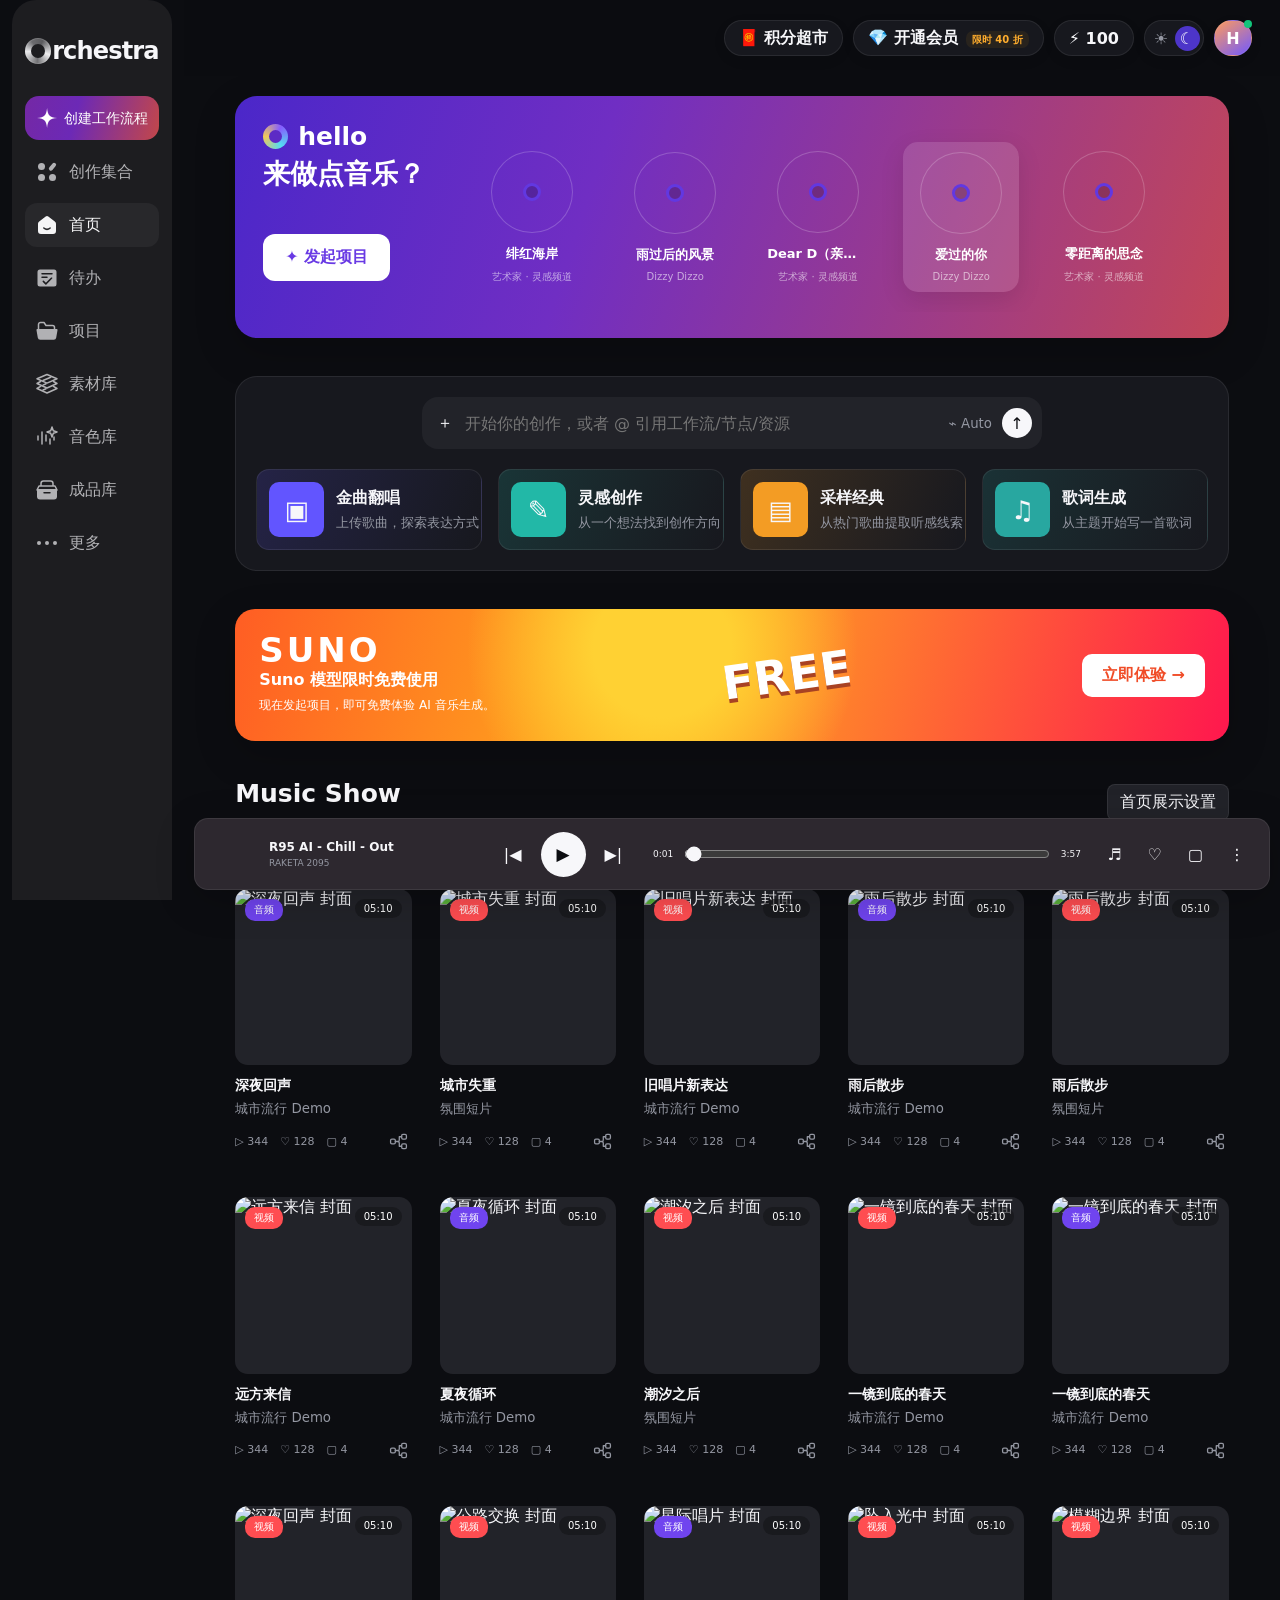
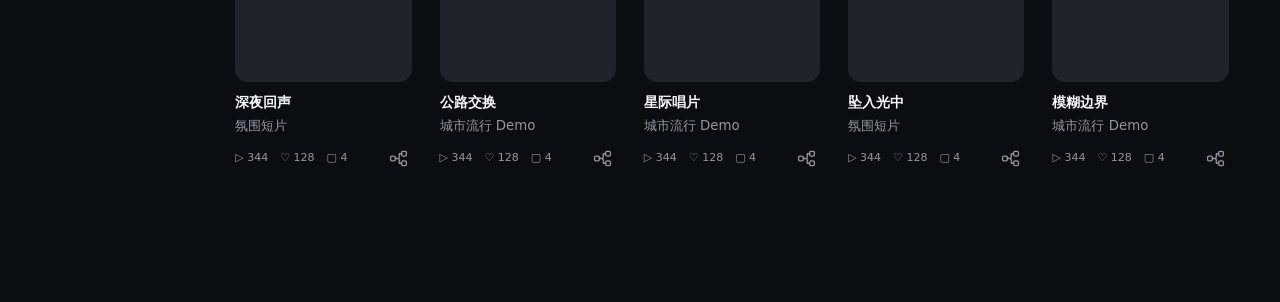
==== index.html @ d258584e "1.4 成品音色库菜单修改" ====
<!doctype html>
<html lang="zh-CN" data-theme="dark">
<head>
  <meta charset="UTF-8" />
  <meta name="viewport" content="width=device-width, initial-scale=1" />
  <meta name="theme-color" content="#0c0d11" />
  <title>Orchestra — 音乐灵感社区</title>
  <link rel="icon" type="image/png" sizes="64x64" href="./assets/orchestra-logo.png?v=1" />
  <link rel="preconnect" href="https://images.unsplash.com" />
  <link rel="stylesheet" href="./styles.css?v=5" />
  <link rel="stylesheet" href="./sidebar-states.css?v=20261102-width-160" />
  <link rel="stylesheet" href="./projects.css?v=20261021-full-width" />
  <link rel="stylesheet" href="./business.css?v=13" />
  <link rel="stylesheet" href="./project-create.css?v=17" />
  <link rel="stylesheet" href="./project-detail.css?v=20261021-full-width" />
  <link rel="stylesheet" href="./task-center.css?v=20261106-return-source" />
  <link rel="stylesheet" href="./workflows.css?v=20261102-finished-cleanup" />
  <link rel="stylesheet" href="./playlist-import.css?v=1" />
  <link rel="stylesheet" href="./profile-center.css?v=20261026-account-security" />
  <link rel="stylesheet" href="./node-editor.css?v=20261106-timbre-picker" />
  <link rel="stylesheet" href="./production-model.css?v=20261021-full-width" />
  <link rel="stylesheet" href="./team-navigation.css?v=8" />
  <link rel="stylesheet" href="./team-invites.css?v=20261028-auth-design">
  <link rel="stylesheet" href="./account-dialogs.css?v=20261029-window-85">
  <link rel="stylesheet" href="./run-pagination.css?v=20261013">
  <link rel="stylesheet" href="./assignee-search.css?v=20261013">
  <link rel="stylesheet" href="./no-organization.css?v=20261027-compact-menu">
  <script>try{const teams=JSON.parse(localStorage.getItem('orchestra-login-organizations')||'null');if(Array.isArray(teams)&&teams.length===0){window.noOrganizationMode=true;document.documentElement.classList.add('no-organization')}}catch{}</script>
  <link rel="stylesheet" href="./task-participation.css?v=20261028-progress-style">
  <link rel="stylesheet" href="./reference-song-task.css?v=20261109-timbre-library-entry">
  <link rel="stylesheet" href="./task-audio-picker.css?v=20261022-personal-team">
  <link rel="stylesheet" href="./material-library.css?v=20261110-timbre-primary-nav">
  <link rel="stylesheet" href="./timbre-creation.css?v=20261110-timbre-tab-song-retry">
  <link rel="stylesheet" href="./finished-library.css?v=20261105-empty-folder-sort-toggle">
  <link rel="stylesheet" href="./task-material-reference.css?v=20261022-result-help">
  <link rel="stylesheet" href="./work-output-task.css?v=20261106-assembly-confirm-width">
  <link rel="stylesheet" href="./task-list.css?v=20261105-empty-folder-sort-toggle">
  <link rel="stylesheet" href="./task-scroll.css?v=20261102-assembly-layout">
  <link rel="stylesheet" href="./reference-lyrics-task.css?v=20261103-ai-lyrics-return">
  <link rel="stylesheet" href="./music-show.css?v=20261030-workflow-icon">
  <link rel="stylesheet" href="./canvas-preview.css?v=20261102-canvas-ui">
  <link rel="stylesheet" href="./task-output-run.css?v=20261103-output-run-dock">
<link rel="stylesheet" href="./library-forms.css?v=finished-folder-style">
</head>
<body>
  <aside class="sidebar" id="sidebar">
    <button class="brand" id="sidebarToggle" aria-label="收起菜单" aria-expanded="true" aria-controls="primaryNav"><span class="brand-mark" aria-hidden="true"></span><b>rchestra</b></button>
    <button class="sidebar-create" id="sidebarCreate" type="button" aria-label="创建工作流程" title="创建工作流程"><svg viewBox="0 0 32 32" aria-hidden="true" focusable="false"><path d="M16 1.5C15 12.3 12.3 15 1.5 16c10.8 1 13.5 3.7 14.5 14.5C17 19.7 19.7 17 30.5 16 19.7 15 17 12.3 16 1.5Z" fill="currentColor"/></svg><span class="sidebar-create-label-full">创建工作流程</span><span class="sidebar-create-label-short">创建</span></button>
    <nav id="primaryNav" aria-label="主导航"></nav>
  </aside>

  <header class="topbar">
    <button class="mobile-menu" id="mobileMenu" aria-label="打开导航">☰</button>
    <div class="top-actions">
      <button class="pill" data-toast="积分超市即将开放">🧧 <span>积分超市</span></button>
      <button class="pill premium" data-toast="已为你保留早鸟优惠">💎 <span>开通会员</span><em>限时 40 折</em></button>
      <button class="pill">⚡ <span>100</span></button>
      <button class="theme-toggle" id="themeToggle" aria-label="切换主题"><span class="sun">☀</span><span class="moon">☾</span></button>
      <div class="avatar-menu-wrap">
        <button class="avatar" id="avatarButton" type="button" aria-label="打开个人中心菜单" aria-haspopup="dialog" aria-expanded="false" aria-controls="avatarMenu">H<i></i></button>
        <div class="account-switcher" id="accountSwitcher" role="dialog" aria-labelledby="accountSwitcherTitle" hidden>
          <header class="account-switcher-heading"><b id="accountSwitcherTitle">切换团队</b><button id="closeAccountSwitcher" type="button" aria-label="关闭团队切换">×</button></header>
          <section class="workspace-group" aria-labelledby="teamWorkspaceLabel">
            <div class="workspace-group-title"><span id="teamWorkspaceLabel">所属 / 管理的团队</span><small>3 个团队</small></div>
            <button class="workspace-option active" type="button" aria-pressed="true" data-workspace-id="orchestra-studio" data-workspace-context="Orchestra Studio · 团队最高管理员" data-workspace-plan="创作者团队版" data-workspace-status="团队最高管理员" data-workspace-credits="2,480 创作积分" data-workspace-songs="186 次" data-team-intro="AI 音乐产品与创作实验团队" data-team-members="8" data-team-projects="6">
              <i class="workspace-avatar violet" aria-hidden="true">O</i><span><b>Orchestra Studio</b><small><mark>团队最高管理员</mark> AI 音乐创作团队</small></span><em class="workspace-check" aria-hidden="true">✓</em>
            </button>
            <button class="workspace-option" type="button" aria-pressed="false" data-workspace-id="sound-lab" data-workspace-context="Sound Lab · 团队管理员" data-workspace-plan="创作者团队版" data-workspace-status="团队管理员" data-workspace-credits="860 创作积分" data-workspace-songs="120 次" data-team-intro="声音采样、生成式音乐与跨媒体协作" data-team-members="12" data-team-projects="4">
              <i class="workspace-avatar cyan" aria-hidden="true">S</i><span><b>Sound Lab</b><small><mark>团队管理员</mark> 声音实验与协作</small></span><em class="workspace-check" aria-hidden="true">✓</em>
            </button>
            <button class="workspace-option" type="button" aria-pressed="false" data-workspace-id="indie-makers" data-workspace-context="Indie Makers · 生产者" data-workspace-plan="团队协作版" data-workspace-status="生产者" data-workspace-credits="300 创作积分" data-workspace-songs="34 次" data-team-intro="独立音乐项目制作与交付协作团队" data-team-members="16" data-team-projects="3">
              <i class="workspace-avatar orange" aria-hidden="true">I</i><span><b>Indie Makers</b><small><mark>生产者</mark> 独立音乐协作团队</small></span><em class="workspace-check" aria-hidden="true">✓</em>
            </button>
          </section>
          <button class="create-team-switcher" id="createTeamFromSwitcher" type="button">＋ <span>新建团队</span></button>
        </div>
        <div class="avatar-menu" id="avatarMenu" role="dialog" aria-label="个人中心快捷菜单" hidden>
          <div class="avatar-account-card">
            <span class="avatar-account-photo">H<i></i></span>
            <div><b>Huimin Zhang</b><small id="avatarAccountContext">Orchestra Studio · 团队最高管理员</small><em>ID 20260902</em></div>
            <button class="current-account" id="accountSwitchButton" type="button" aria-haspopup="dialog" aria-expanded="false" aria-controls="accountSwitcher"><span aria-hidden="true">⇄</span> 切换</button>
          </div>
          <div class="avatar-plan-row"><span id="avatarPlanName">创作者团队版</span><b id="avatarWorkspaceStatus">团队最高管理员</b></div>
          <div class="avatar-quota-card"><div><small>当前可用额度</small><b id="avatarWorkspaceCredits">2,480 创作积分</b></div><div><small>歌曲生成</small><b id="avatarWorkspaceSongs">186 次</b></div></div>
          <div class="avatar-menu-list">
            <button class="avatar-menu-item active" id="profileDetailsTab" type="button" aria-controls="profileDetailsPanel" data-profile-tab="details"><svg viewBox="0 0 24 24" width="18" height="18" fill="none" stroke="currentColor" stroke-width="1.7" stroke-linecap="round" stroke-linejoin="round" aria-hidden="true"><circle cx="12" cy="8" r="3.5"/><path d="M4 21v-2a8 8 0 0 1 16 0v2"/></svg><span><b>个人资料</b><small>头像与公开信息</small></span></button>
            <button class="avatar-menu-item" id="profileSecurityTab" type="button" aria-controls="profileSecurityPanel" data-profile-tab="security"><svg viewBox="0 0 24 24" width="18" height="18" fill="none" stroke="currentColor" stroke-width="1.7" stroke-linecap="round" stroke-linejoin="round" aria-hidden="true"><path d="M12 3 4 6v6c0 5 8 9 8 9s8-4 8-9V6z"/><path d="m9 12 2 2 4-4"/></svg><span><b>账号安全</b><small>登录与安全验证</small></span></button>
            <button class="avatar-menu-item" id="profileTeamsTab" type="button" aria-controls="profileTeamsPanel" data-profile-tab="teams"><svg viewBox="0 0 24 24" width="18" height="18" fill="none" stroke="currentColor" stroke-width="1.7" stroke-linecap="round" stroke-linejoin="round" aria-hidden="true"><circle cx="9" cy="8" r="3"/><path d="M3 21v-3a6 6 0 0 1 12 0v3M16 5a3 3 0 0 1 0 6M18 14a5 5 0 0 1 3 4.6V21"/></svg><span><b>团队设置</b><small>成员、积分与权限</small></span></button>
            <button class="avatar-menu-item" id="profileQuotaTab" type="button" aria-controls="profileQuotaPanel" data-profile-tab="quota"><svg viewBox="0 0 24 24" width="18" height="18" fill="none" stroke="currentColor" stroke-width="1.7" stroke-linecap="round" stroke-linejoin="round" aria-hidden="true"><rect x="3" y="5" width="18" height="15" rx="2"/><path d="M3 10h18M15 15h3"/></svg><span><b>资源与额度</b><small>资源使用与配额</small></span></button>
            <button class="avatar-menu-item avatar-logout" id="logoutButton" type="button"><svg viewBox="0 0 24 24" width="18" height="18" fill="none" stroke="currentColor" stroke-width="1.7" stroke-linecap="round" stroke-linejoin="round" aria-hidden="true"><path d="M10 4H5v16h5M14 8l4 4-4 4M9 12h9"/></svg><span>退出登录</span></button>
          </div>
        </div>
      </div>
    </div>
  </header>

  <main>
    <div class="page-view home-page active" id="homePage">
    <section class="hero">
      <div class="hero-intro"><div class="hello"><span class="brand-mark"></span>hello</div><h1>来做点音乐？</h1><button class="start-btn" id="startProject">✦ 发起项目</button></div>
      <div class="records" id="records" role="region" aria-roledescription="carousel" aria-label="灵感唱片轮播" tabindex="0"></div>
    </section>

    <section class="create-panel">
      <div class="prompt"><span>＋</span><input aria-label="创作提示" placeholder="开始你的创作，或者 @ 引用工作流/节点/资源" /><small>⌁ Auto</small><button data-toast="灵感已发送">↑</button></div>
      <div class="create-tools" id="createTools"></div>
    </section>

    <section class="banner"><div><div class="suno">SUNO</div><b>Suno 模型限时免费使用</b><p>现在发起项目，即可免费体验 AI 音乐生成。</p></div><div class="free">FREE</div><button data-toast="正在为你开启体验">立即体验 →</button></section>

    <section class="showcase">
      <div class="home-template-heading"><h2>Music Show</h2><button class="library-tool" id="homeTemplateSettings">首页展示设置</button></div>
      <div class="filters" id="filters"></div>
      <div class="music-grid" id="musicGrid"></div>
    </section>
    </div>

    <section class="page-view task-page" id="taskPage" aria-label="待办任务">
      <div class="task-workspace">
        <section class="task-list-shell" aria-labelledby="taskListTitle">
          <nav class="task-tabs" aria-label="任务状态筛选">
            <div role="tablist">
              <button class="active" type="button" role="tab" aria-selected="true" aria-controls="taskListScroll" tabindex="0" data-task-status="active">进行中 <span id="taskActiveTabCount">0</span></button>
              <button type="button" role="tab" aria-selected="false" aria-controls="taskListScroll" tabindex="-1" data-task-status="finished">已完成 <span id="taskFinishedTabCount">0</span></button>
              <button type="button" role="tab" aria-selected="false" aria-controls="taskListScroll" tabindex="-1" data-task-status="all">全部 <span id="taskAllTabCount">0</span></button>
            </div>
          </nav>
          <div class="task-list-toolbar">
            <div class="task-list-summary"><b id="taskListTitle">进行中任务</b><span id="taskResultCount" role="status">0 条</span></div>
            <div class="task-list-filters">
              <label class="task-search"><svg viewBox="0 0 24 24" fill="none" stroke="currentColor" stroke-width="1.7" stroke-linecap="round" aria-hidden="true"><circle cx="10.5" cy="10.5" r="7.5"/><path d="m16 16 5 5"/></svg><input id="taskSearch" type="search" placeholder="搜索作品、项目或节点" aria-label="搜索任务" aria-controls="taskList" /></label>
              <div class="task-sort-control"><select id="taskSort" aria-label="排序时间字段" aria-controls="taskList"><option value="created">创建时间</option></select><button id="taskSortDirection" class="task-sort-direction" type="button" data-direction="Asc" aria-label="当前正序（早到晚），点击切换为倒序" aria-controls="taskList">正序</button></div>
            </div>
          </div>
          <div class="task-list-scroll" id="taskListScroll" role="region" aria-label="任务列表">
            <div class="task-list" id="taskList" aria-label="生产任务列表"></div>
            <div class="task-empty" id="taskEmpty" hidden><span aria-hidden="true">✓</span><h3>当前没有匹配任务</h3><p>可修改搜索关键词或切换任务状态查看。</p></div>
          </div>
        </section>

        <aside class="task-detail-shell" id="taskDetailPanel" aria-live="polite">
          <div class="task-detail-empty"><span aria-hidden="true">▤</span><h2>选择一条任务</h2><p>右侧将根据工作流节点类型展示对应的任务处理页面。</p></div>
        </aside>
      </div>
    </section>

    <section class="page-view projects-page" id="projectsPage" aria-labelledby="projectsTitle">
      <header class="projects-heading">
        <div class="project-heading-title">
          <span class="eyebrow">TEAM WORKSPACE</span>
          <h1 id="projectsTitle"><span id="projectTeamName">Orchestra Studio</span></h1>
          <p>团队项目管理</p>
        </div>
        <div class="project-heading-aside">
          <div class="project-team-brief">
            <span>团队简介</span>
            <p id="projectTeamIntro">AI 音乐产品与创作实验团队</p>
            <small id="projectTeamMeta">8 位成员 · 6 个项目</small>
          </div>
          <button class="project-customer-button" id="projectCustomerManagement" type="button"><span aria-hidden="true">♙</span> 客户管理</button>
          <button class="new-project" id="newProject">＋ 新建项目</button>
        </div>
      </header>

      <nav class="project-tabs-shell" aria-label="项目范围筛选">
        <div class="project-tabs" role="tablist">
          <button class="project-tab active" type="button" role="tab" aria-selected="true" data-project-filter="all">全部项目</button>
          <button class="project-tab" type="button" role="tab" aria-selected="false" data-project-filter="owned">我负责的</button>
          <button class="project-tab" type="button" role="tab" aria-selected="false" data-project-filter="joined">我参与的</button>
        </div>
      </nav>

      <div class="project-browser">
        <div class="project-toolbar">
          <div class="project-list-heading"><b id="projectFilterTitle">全部项目</b><span id="projectResultCount">6 个项目</span></div>
          <div class="project-actions">
            <label class="project-search"><span>⌕</span><input id="projectSearch" placeholder="搜索项目" aria-label="搜索项目" /></label>
            <select id="projectSort" aria-label="项目排序"><option value="recent">最近更新</option><option value="name">项目名称</option><option value="progress">完成进度</option></select>
          </div>
        </div>
        <div class="project-grid" id="projectGrid"></div>
        <div class="project-empty" id="projectEmpty"><span>⌕</span><h3>没有找到匹配项目</h3><p>换一个关键词试试吧</p></div>
      </div>
    </section>

    <section class="page-view project-detail-page" id="projectDetailPage" aria-labelledby="projectDetailTitle">
      <header class="project-detail-header">
        <div class="project-detail-heading">
          <button class="project-detail-back" id="backProjectDetails" type="button" aria-label="返回项目列表">‹</button>
          <div class="project-detail-title"><span class="eyebrow">PROJECT DETAIL</span><h1 id="projectDetailTitle">项目详情</h1><p id="projectDetailDescription">查看项目生产计划、作品和成员产能。</p></div>
        </div>
        <div class="project-detail-context" aria-label="项目参考资料与备注"><div><strong>参考资料</strong><ul id="projectDetailReferences" class="project-detail-references"></ul></div><div><strong>项目备注</strong><div id="projectDetailNotes" class="project-detail-notes"></div></div></div>
      </header>

      <nav class="project-detail-tabs" aria-label="项目详情栏目">
        <div role="tablist">
          <button class="active" id="projectPlanTab" type="button" role="tab" aria-selected="true" aria-controls="projectPlanPanel" data-project-detail-tab="plan">生产计划</button>
          <button id="projectWorksTab" type="button" role="tab" aria-selected="false" aria-controls="projectWorksPanel" data-project-detail-tab="runs">生产运行</button>
          <button type="button" role="tab" data-project-detail-tab="consumption" aria-selected="false">运行统计</button>
          <button type="button" role="tab" data-project-detail-tab="efficiency" aria-selected="false">人效统计</button>
        </div>
      </nav>

      <div class="project-detail-panels">
        <section class="project-detail-panel active" id="projectPlanPanel" role="tabpanel" aria-labelledby="projectPlanTab" data-project-detail-panel="plan">
          <div class="project-panel-actions"><button class="detail-primary-button" id="addProjectBatch" type="button">＋ 新增生产计划</button></div>
          <div class="project-plan-table-wrap" id="projectPlanTableWrap"><div class="project-plan-table" id="projectPlanList" role="table" aria-label="生产计划列表"></div></div>
          <div class="project-detail-empty" id="projectPlanEmpty" hidden><span>▤</span><h3>暂无生产计划</h3><p>点击“新增生产计划”建立第一条生产计划。</p></div>
        </section>

        <section class="project-detail-panel" id="projectWorksPanel" role="tabpanel" aria-labelledby="projectWorksTab" data-project-detail-panel="runs" hidden>
          <div class="project-works-toolbar">
            <label class="project-works-filter"><span>生产计划快捷筛选</span><select id="projectWorksPlanFilter" aria-label="生产计划快捷筛选"><option value="all">全部生产计划</option></select></label>
            <div class="project-works-toolbar-meta">
              <label class="project-works-mobile-select"><input id="projectWorksSelectAllMobile" type="checkbox" /><span>全选当前作品</span></label>
              <span class="project-works-count" id="projectWorksResultCount">0 个作品</span>
            </div>
          </div>
          <div class="project-works-bulkbar" id="projectWorksBulkbar" role="status" aria-live="polite" hidden>
            <div><strong id="projectWorksSelectedCount">已选择 0 个作品</strong><small>可按工作流节点统一分配负责人</small></div>
            <div><button class="project-works-clear" id="clearProjectWorksSelection" type="button">取消选择</button><button class="project-works-assign" id="assignProjectWorks" type="button">按节点分配人员</button></div>
          </div>
          <div class="project-works-table-wrap" id="projectWorksTableWrap"><div class="project-works-table" id="projectWorksGrid" role="table" aria-label="作品列表"></div></div>
          <div class="project-detail-empty" id="projectWorksEmpty" hidden><span>♫</span><h3 id="projectWorksEmptyTitle">暂无作品</h3><p id="projectWorksEmptyDescription">生产开始后，作品会在这里持续沉淀。</p></div>
        </section>

        <section class="project-detail-panel" id="consumptionPanel" data-project-detail-panel="consumption" hidden></section>
        <section class="project-detail-panel" id="projectEfficiencyPanel" aria-label="人效管理" data-project-detail-panel="efficiency" hidden>
          <div class="project-efficiency-list" id="projectEfficiencyList"></div>
        </section>
      </div>
    </section>

    <section class="page-view business-page" id="businessPage" aria-label="客户管理">
      <button class="business-back-button" id="businessBackButton" type="button" aria-label="返回项目页面" title="返回"><svg width="20" height="20" viewBox="0 0 24 24" fill="none" aria-hidden="true"><path d="m14 6-6 6 6 6" stroke="currentColor" stroke-width="2" stroke-linecap="round" stroke-linejoin="round"/></svg></button>
      <section class="business-shell" aria-label="客户信息记录">
        <div class="business-toolbar">
          <div class="business-list-title"><b id="businessListTitle">客户信息</b><span id="businessResultCount">5 条记录</span></div>
          <div class="business-tools">
            <label class="business-search"><span>⌕</span><input id="businessSearch" type="search" maxlength="50" placeholder="搜索客户名称" aria-label="按客户名称搜索" /></label>
            <select id="businessStatus" aria-label="业务状态筛选"><option value="all">全部推进状态</option><option>商务推进</option><option>合同签署</option><option>确定意向</option><option>持续合作</option><option>初步接触</option><option>制作进行</option><option>内部决策</option><option>前置合作待后置推进</option><option>长期合作中</option></select>
            <select id="businessAvailability" aria-label="客户状态筛选"><option value="all">全部</option><option value="enabled">启用</option><option value="disabled">禁用</option></select>
            <button class="business-add-button" id="businessAddButton" type="button">＋ 新增客户</button>
          </div>
        </div>
        <div class="business-table-wrap"><div class="business-table" id="businessTable" role="table"></div></div>
        <div class="business-pagination" id="businessPagination" aria-label="客户列表分页"><span id="businessPageSummary"></span><label>每页 <select id="businessPageSize" aria-label="每页数量"><option value="30">30 条</option><option value="50">50 条</option><option value="100">100 条</option></select></label><div><button id="businessPrevPage" type="button" aria-label="上一页">‹</button><span class="business-page-indicator" id="businessPageIndicator">1 / 1</span><button id="businessNextPage" type="button" aria-label="下一页">›</button></div></div>
        <div class="business-empty" id="businessEmpty" hidden><span>⌕</span><h3>没有找到匹配记录</h3><p>请调整搜索关键词或状态条件</p></div>
      </section>
    </section>

    <section class="page-view project-create-page" id="projectCreatePage" aria-labelledby="projectCreateTitle">
      <header class="project-create-header">
        <div class="project-create-heading">
          <button class="project-create-back" id="backProjectList" type="button" aria-label="返回项目管理">‹</button>
          <div><span class="eyebrow">PROJECT SETUP</span><h1 id="projectCreateTitle">新增项目</h1><p>填写项目与生产计划信息、选择已发布工作流并补充协作备注。</p></div>
        </div>
        <span class="project-create-status"><i></i> 新项目</span>
      </header>

      <form class="project-create-form" id="projectCreateForm" novalidate>
        <section class="project-form-card project-info-card" aria-labelledby="projectInfoTitle">
          <header class="project-form-card-heading"><div><small>01</small><div><h2 id="projectInfoTitle">项目信息</h2><p>填写客户、项目与业务协作信息。</p></div></div><span><i></i> 必填信息</span></header>
          <div class="project-form-grid">
            <label class="project-field project-field-wide"><span>客户名称 <em>*</em></span><div class="order-select-row"><select id="projectCustomer" name="customer" required><option value="">请选择客户</option><option value="aurora-media">极光传媒</option><option value="north-island-studio">北岛工作室</option><option value="city-culture">城市文化中心</option></select><button class="add-order-button" id="addProjectCustomerButton" type="button">＋ 新增客户</button></div></label>
            <label class="project-field"><span>项目名称 <em>*</em></span><input id="projectName" name="projectName" type="text" maxlength="50" autocomplete="off" placeholder="请输入项目名称" required /></label>
            <label class="project-field"><span>负责人 <em>*</em></span><select id="projectOwner" name="owner" required><option value="">请选择负责人</option><option value="zhang-san">张三</option><option value="lin-chen">Lin Chen</option><option value="ming-xu">Ming Xu</option></select></label>
            <div class="project-field project-field-wide"><span>参考资料</span><label class="project-order-upload" id="projectOrderReferenceDrop" for="projectOrderReference" tabindex="0"><input id="projectOrderReference" type="file" multiple accept=".pdf,.doc,.docx,.txt,.md,.mp3,.wav,audio/mpeg,audio/wav" hidden /><i aria-hidden="true">↥</i><b>选择文件</b><small>最多上传 6 个，最大 60M；支持文档、音频等资料，音频可为 mp3、wav</small><span class="order-file-list" id="projectOrderFileList" aria-live="polite"></span></label></div>
            <div class="project-rich-field project-rich-wide"><label for="projectOrderNotes">项目备注</label><div class="rich-editor"><div class="rich-toolbar" aria-label="项目备注格式"><button type="button" data-rich-command="bold" aria-label="加粗"><b>B</b></button><button type="button" data-rich-command="italic" aria-label="斜体"><i>I</i></button><button type="button" data-rich-command="insertUnorderedList" aria-label="无序列表">☷</button><button type="button" data-rich-command="clear" aria-label="清空格式">Tx</button></div><div class="rich-input compact" id="projectOrderNotes" role="textbox" aria-label="项目备注" aria-multiline="true" contenteditable="true" data-placeholder="填写项目背景、协作说明或其他备注…"></div></div></div>
          </div>
        </section>

        <section class="project-form-card" id="projectInitialPlanFields" aria-labelledby="projectBasicTitle">
          <header class="project-form-card-heading"><div><small>02</small><div><h2 id="projectBasicTitle">生产计划信息</h2><p>可添加最多 5 组生产计划，分别配置计划运行次数、工作流和交付日期。</p></div></div><span id="projectPlanGroupCount" aria-live="polite">1 / 5 组</span></header>
          <div id="projectPlanGroups">
          <div class="project-form-grid project-plan-group" data-project-plan-group role="group" aria-label="生产计划 1">
            <div class="project-plan-group-heading"><h3 data-plan-group-title>生产计划 1</h3><button type="button" data-remove-plan-group disabled>删除本组</button></div>
            <label class="project-field"><span>生产计划名称 <em>*</em><small id="batchNameCount" data-plan-name-count>0 / 50</small></span><input id="projectBatchName" name="productionName" type="text" maxlength="50" autocomplete="off" placeholder="输入生产计划名称" required /></label>
            <label class="project-field"><span>计划运行次数 <em>*</em></span><input id="projectQuantity" name="quantity" type="number" min="1" step="1" value="50" inputmode="numeric" required /></label>
            <label class="project-field"><span>工作流 <em>*</em><small>仅显示已发布</small></span><select id="projectWorkflow" name="workflow" required><option value="">请选择已发布工作流</option></select></label>
            <label class="project-field"><span>交付日期</span><input id="projectDeliveryDate" name="deliveryDate" type="date" /></label>
            <div class="project-rich-field project-rich-wide"><label for="projectProductionPlanNotes">生产计划备注</label><div class="rich-editor"><div class="rich-toolbar" aria-label="生产计划备注格式"><button type="button" data-rich-command="bold" aria-label="加粗"><b>B</b></button><button type="button" data-rich-command="italic" aria-label="斜体"><i>I</i></button><button type="button" data-rich-command="insertUnorderedList" aria-label="无序列表">☷</button><button type="button" data-rich-command="clear" aria-label="清空格式">Tx</button></div><div class="rich-input compact" id="projectProductionPlanNotes" role="textbox" aria-label="生产计划备注" aria-multiline="true" contenteditable="true" data-placeholder="填写生产目标、交付要求或协作说明…"></div></div></div>
          </div>
          </div>
          <button class="project-add-plan-button" id="addProjectPlanGroup" type="button">＋ 添加一组生产计划（最多 5 组）</button>
        </section>

        <footer class="project-create-actions"><button class="project-cancel-button" id="cancelProjectCreate" type="button">取消</button><button class="project-submit-button" type="submit">创建项目</button></footer>
      </form>
    </section>

    <section class="page-view assets-page library-page" id="assetsPage" aria-label="素材库">
      <div id="assetMaterialsPanel" class="asset-panel material-library-panel" role="region" aria-label="素材库内容">
        <div class="material-library-tabs" role="tablist" aria-label="素材库分类">
          <button id="personalMaterialTab" type="button" role="tab" data-material-library="personal" aria-selected="true" aria-controls="materialLibraryContent" tabindex="0">个人素材库</button>
          <button id="teamMaterialTab" type="button" role="tab" data-material-library="team" aria-selected="false" aria-controls="materialLibraryContent" tabindex="-1">团队素材库</button>
        </div>
        <div id="materialLibraryContent" role="tabpanel" aria-labelledby="personalMaterialTab">
          <div class="material-library-toolbar">
            <nav id="materialBreadcrumb" class="material-breadcrumb" aria-label="素材文件夹路径"></nav>
            <div class="material-library-actions">
              <div class="material-search" role="search" aria-label="素材名称搜索">
                <svg viewBox="0 0 24 24" fill="none" stroke="currentColor" stroke-width="1.7" aria-hidden="true"><circle cx="10.5" cy="10.5" r="6.5"/><path d="m16 16 4.5 4.5" stroke-linecap="round"/></svg>
                <input id="materialSearch" class="material-search-input" type="search" placeholder="搜索名称" aria-label="搜索素材名称" aria-controls="materialItems" autocomplete="off">
                <button id="clearMaterialSearch" class="material-search-clear" type="button" aria-label="清空素材搜索" title="清空搜索" hidden>×</button>
              </div>
              <span id="materialCount" class="material-count" aria-live="polite">共 0 个文件夹，0 个文件</span>
            </div>
          </div>
          <div id="materialItems" class="material-content-grid" role="list" aria-label="文件夹和素材"></div>
        </div>
      </div>
      <div id="assetReferencesPanel" class="asset-panel" aria-label="对标曲库" hidden></div>
    </section>
    <section class="page-view library-page" id="timbrePage" aria-label="音色库">
      <header class="library-page-heading"><h1>音色库</h1></header>
      <section id="timbreLibraryContent" class="timbre-library-content" aria-label="音色库内容">
        <nav id="timbreBreadcrumb" class="material-breadcrumb timbre-breadcrumb" aria-label="音色文件夹路径"></nav>
        <div class="timbre-filter-toolbar">
          <button type="button" class="timbre-library-create" data-create-library-timbre aria-haspopup="dialog" hidden>＋ 创建音色</button>
          <button type="button" id="timbreStatusFilter" class="timbre-status-trigger" popovertarget="timbreStatusOptions" aria-expanded="false" aria-controls="timbreStatusOptions timbreLibraryGrid"><span>状态</span><strong data-timbre-status-summary>全部状态</strong><span aria-hidden="true">▾</span></button>
          <div class="material-search" role="search" aria-label="音色名称搜索"><input id="timbreNameSearch" class="material-search-input" type="search" placeholder="搜索音色名称" aria-label="搜索音色名称，含子文件夹" aria-controls="timbreLibraryGrid" autocomplete="off"><button id="clearTimbreSearch" class="material-search-clear" type="button" aria-label="清空音色名称搜索" hidden>×</button></div>
          <span id="timbreLibraryCount" class="material-count" aria-live="polite"></span>
        </div>
        <div id="timbreStatusOptions" class="timbre-status-popover" popover role="group" aria-label="筛选状态，可多选">
          <div class="timbre-status-popover-heading"><strong>筛选状态</strong><button type="button" data-clear-timbre-status disabled>清空</button></div>
          <div data-timbre-status-options></div>
        </div>
        <div id="timbreLibraryGrid" class="timbre-library-grid" role="list" aria-label="音色列表"></div>
      </section>
    </section>
    <section class="page-view finished-page library-page" id="finishedPage" aria-label="成品库">
      <div id="finishedLibraryPanel" class="finished-library-panel" role="region" aria-label="成品列表">
        <div class="finished-library-toolbar">
          <div><button id="finishedFolderUp" class="library-tool" hidden>← 上一级</button> <span id="finishedFolderPath"></span></div><span id="finishedWorkCount" class="finished-library-count" aria-live="polite">0 个成品</span>
          <div class="finished-search" role="search" aria-label="成品名称搜索">
            <svg viewBox="0 0 24 24" fill="none" stroke="currentColor" stroke-width="1.7" aria-hidden="true"><circle cx="10.5" cy="10.5" r="6.5"/><path d="m16 16 4.5 4.5" stroke-linecap="round"/></svg>
            <input id="finishedWorkSearch" type="search" placeholder="搜索名称" aria-label="搜索成品名称" aria-controls="finishedWorkGrid" autocomplete="off">
            <button id="clearFinishedWorkSearch" type="button" aria-label="清空成品搜索" title="清空搜索" hidden>×</button>
          </div>
        </div>
        <div id="finishedFolderGrid" class="material-content-grid" role="list" aria-label="成品文件夹"></div>
        <div id="finishedWorkGrid" class="finished-work-grid" role="list" aria-label="成品卡片"></div>
        <p id="finishedListEnd" class="finished-list-end" hidden>已显示全部成品</p>
      </div>
      <div id="finishedEditorPanel" aria-label="成品详情" hidden></div>
    </section>
    <section class="page-view workflows-page" id="workflowsPage" aria-labelledby="workflowsTitle">
      <h1 class="workflow-sr-only" id="workflowsTitle">创作合集</h1>
      <div class="workflow-toolbar">
        <label class="workflow-search"><svg class="" viewBox="0 0 24 24" fill="none" stroke="currentColor" stroke-width="1.5" stroke-linecap="round" stroke-linejoin="round" aria-hidden="true" focusable="false"><circle cx="10.8" cy="10.8" r="7.8"/><path d="m16.5 16.5 4.5 4.5"/></svg><input id="workflowSearch" type="search" placeholder="搜索工作流名称" aria-label="搜索工作流名称" aria-controls="workflowList" autocomplete="off" /></label>
        <div class="workflow-toolbar-actions">
          <button class="new-workflow" id="newWorkflow" type="button"><svg class="" viewBox="0 0 24 24" fill="none" stroke="currentColor" stroke-width="1.5" stroke-linecap="round" stroke-linejoin="round" aria-hidden="true" focusable="false"><path d="M12 2c-.8 7.4-2.6 9.2-10 10 7.4.8 9.2 2.6 10 10 .8-7.4 2.6-9.2 10-10-7.4-.8-9.2-2.6-10-10Z" fill="currentColor" stroke="none"/></svg><span>新建工作流</span></button>
          <div class="workflow-view-switch" role="group" aria-label="工作流展示方式">
            <button type="button" data-workflow-view="list" aria-label="列表视图" title="列表视图" aria-pressed="true" aria-controls="workflowTable"><svg class="" viewBox="0 0 24 24" fill="none" stroke="currentColor" stroke-width="1.5" stroke-linecap="round" stroke-linejoin="round" aria-hidden="true" focusable="false"><path d="M8 5h13M8 12h13M8 19h13M3 5h.01M3 12h.01M3 19h.01"/></svg></button>
            <button type="button" data-workflow-view="grid" aria-label="卡片视图" title="卡片视图" aria-pressed="false" aria-controls="workflowTable"><svg class="" viewBox="0 0 24 24" fill="none" stroke="currentColor" stroke-width="1.5" stroke-linecap="round" stroke-linejoin="round" aria-hidden="true" focusable="false"><rect x="3" y="3" width="7" height="7" rx="1.5"/><rect x="14" y="3" width="7" height="7" rx="1.5"/><rect x="3" y="14" width="7" height="7" rx="1.5"/><rect x="14" y="14" width="7" height="7" rx="1.5"/></svg></button>
          </div>
        </div>
      </div>
      <p class="workflow-sr-only" id="workflowCount" role="status" aria-live="polite"></p>
      <section class="workflow-list-shell" aria-label="工作流列表">
        <div class="workflow-table" id="workflowTable" role="table" aria-label="工作流">
          <div class="workflow-table-head" role="row">
            <span role="columnheader">工作流名称</span><span role="columnheader">创建人</span><span role="columnheader">创建时间</span><span role="columnheader">最近更新</span><span role="columnheader">操作</span>
          </div>
          <div class="workflow-list" id="workflowList" role="rowgroup"></div>
        </div>
        <div class="workflow-empty" id="workflowEmpty"><svg class="" viewBox="0 0 24 24" fill="none" stroke="currentColor" stroke-width="1.5" stroke-linecap="round" stroke-linejoin="round" aria-hidden="true" focusable="false"><circle cx="10.8" cy="10.8" r="7.8"/><path d="m16.5 16.5 4.5 4.5"/></svg><h3>没有找到匹配的工作流</h3><p>换一个工作流名称试试</p></div>
      </section>
    </section>

    <section class="page-view profile-page" id="profilePage" role="dialog" aria-modal="true" aria-labelledby="profileTitle">
      <button class="profile-close" id="closeProfile" type="button" aria-label="关闭个人中心">×</button>
      <header class="profile-heading">
        <div>
          <span class="eyebrow" id="profileEyebrow">ACCOUNT CENTER</span>
          <h1 id="profileTitle">个人中心</h1>
          <p id="profileSubtitle">管理个人信息、账号安全、团队身份与创作额度。</p>
        </div>
      </header>

      <div class="profile-shell">
        <div class="profile-content">
          <section class="profile-panel active" id="profileDetailsPanel" data-profile-panel="details" role="region" aria-label="个人资料">
            <div class="identity-card">
              <span class="profile-avatar-xl">H<i></i></span>
              <div><b>个人头像</b><p>支持 JPG、PNG，建议尺寸不小于 400 × 400。</p></div>
              <button class="secondary-button" data-toast="头像上传功能已准备">更换头像</button>
            </div>
            <form class="profile-form" id="profileForm">
              <label><span>用户名</span><input name="username" value="Huimin Zhang" placeholder="请输入用户名" /></label>
              <label><span>昵称</span><input name="nickname" placeholder="请输入昵称" /></label>
              <div class="form-actions form-wide"><button type="reset" class="ghost-button">取消修改</button><button type="submit" class="primary-button">保存资料</button></div>
            </form>
          </section>

          <section class="profile-panel" id="profileSecurityPanel" data-profile-panel="security" role="region" aria-label="账号安全" hidden>
            <header class="panel-heading system-panel-heading"><div class="system-heading-main"><span class="system-heading-icon security" aria-hidden="true">✓</span><div><small>个人中心</small><h2>账号安全</h2><p>维护登录凭据与多重身份验证方式。</p></div></div><span class="panel-state success">安全等级 良好</span></header>
            <div class="security-list">
              <article><span class="setting-icon purple">⌁</span><div><b>登录密码</b><p id="securityPasswordHint">密码长度为 6～18 位。</p></div><span class="setting-status success">已设置</span><button type="button" class="secondary-button" id="changeAccountPassword">修改密码</button></article>
              <article><span class="setting-icon blue">@</span><div><b>绑定邮箱</b><p>hui***@example.com</p></div><span class="setting-status success">已验证</span><button class="secondary-button" data-toast="邮箱管理功能已打开">管理</button></article>
              <article><span class="setting-icon orange">◫</span><div><b>绑定手机</b><p id="securityPhoneNumber">用于登录验证与账号找回</p></div><span class="setting-status warning" id="securityPhoneStatus">未绑定</span><button type="button" class="secondary-button" data-change-phone>更换手机号</button></article>
              <article><span class="setting-icon green">✓</span><div><b>双重验证</b><p>登录新设备时需要额外验证码</p></div><span class="setting-status">推荐开启</span><label class="security-switch"><input id="twoFactorToggle" type="checkbox" /><i></i></label></article>
            </div>
            <div class="login-history"><div class="subsection-heading"><div><h3>最近登录设备</h3><p>发现异常设备时请及时修改密码。</p></div><button class="ghost-button" data-toast="已退出其他设备">退出其他设备</button></div><div class="device-row"><span>⌘</span><div><b>Mac · Chrome</b><small>上海 · 当前设备</small></div><em>刚刚活跃</em></div><div class="device-row"><span>▯</span><div><b>iPhone · Safari</b><small>上海 · 已验证设备</small></div><em>2 天前</em></div></div>
          </section>

          <section class="profile-panel" id="profileTeamsPanel" data-profile-panel="teams" role="region" aria-label="团队设置" hidden>
            <div class="team-overview" id="teamOverview">
              <header class="panel-heading system-panel-heading"><div class="system-heading-main"><span class="system-heading-icon teams" aria-hidden="true">♟</span><div><small>个人中心</small><h2>团队设置</h2><p>管理团队成员、积分资源与访问权限。</p></div></div><button class="primary-button" data-toast="创建团队功能已准备">＋ 创建团队</button></header>
              <div class="team-summary"><article><small>已加入团队</small><strong>3</strong><span>角色按团队分别生效</span></article><article><small>我的最高角色</small><strong>团队最高管理员</strong><span>拥有 1 个团队最高权限</span></article><article><small>我参与的项目</small><strong>8</strong><span>4 个正在进行</span></article></div>
              <div class="subsection-heading"><div><h3>已加入团队</h3><p>查看当前团队中的角色、项目与个人资源使用。</p></div></div>
              <div class="joined-team-list">
                <article class="joined-team-card"><span class="team-logo violet">O</span><div class="team-main"><div><h3>Orchestra Studio</h3><span class="role-badge owner">团队最高管理员</span></div><p>AI 音乐产品与创作实验团队</p><footer><span>8 位成员</span><span>4 个团队项目</span><span>更新于今天</span></footer></div><div class="team-card-actions"><button class="team-view-button" data-team-name="Orchestra Studio" data-team-role="团队最高管理员" data-team-members="8">查看团队</button><button class="team-manage-button" data-team-name="Orchestra Studio" data-team-role="团队最高管理员">进入团队设置 <span>→</span></button></div></article>
                <article class="joined-team-card"><span class="team-logo cyan">S</span><div class="team-main"><div><h3>Sound Lab</h3><span class="role-badge admin">团队管理员</span></div><p>声音采样、生成式音乐与跨媒体协作</p><footer><span>12 位成员</span><span>2 个团队项目</span><span>更新于昨天</span></footer></div><div class="team-card-actions"><button class="team-view-button" data-team-name="Sound Lab" data-team-role="团队管理员" data-team-members="12">查看团队</button><button class="team-manage-button" data-team-name="Sound Lab" data-team-role="团队管理员">进入团队设置 <span>→</span></button></div></article>
                <article class="joined-team-card"><span class="team-logo orange">I</span><div class="team-main"><div><h3>Indie Makers</h3><span class="role-badge producer">生产者</span></div><p>独立音乐项目制作与交付协作团队</p><footer><span>16 位成员</span><span>2 个参与项目</span><span>更新于 2 天前</span></footer></div><div class="team-card-actions"><button class="team-view-button" data-team-name="Indie Makers" data-team-role="生产者" data-team-members="16">查看团队</button></div></article>
              </div>
            </div>

            <div class="team-member-view" id="teamMemberView" hidden>
              <div class="team-detail-backbar">
                <button class="team-detail-back" id="backMemberTeamList" type="button" aria-label="返回上一级"><span aria-hidden="true">‹</span> 返回上一级</button>
                <small>个人中心 / 团队设置 / 团队详情</small>
              </div>

              <header class="team-manager-heading team-detail-heading"><div><small>团队设置</small><h2 id="viewedTeamName">Orchestra Studio</h2></div><span class="role-badge owner" id="viewedTeamRole">团队最高管理员</span></header>

              <nav class="team-member-tabs" role="tablist" aria-label="团队详情">
                <button class="active" id="teamViewBasicTab" type="button" role="tab" aria-selected="true" aria-controls="teamViewBasicPanel" data-team-view-tab="basic"><i aria-hidden="true">◈</i><span><b>团队基本信息</b><small>资料、成员与团队状态</small></span></button>
                <button id="teamViewRoleTab" type="button" role="tab" aria-selected="false" aria-controls="teamViewRolePanel" data-team-view-tab="role"><i aria-hidden="true">♟</i><span><b>我的角色与权限</b><small>当前身份与权限范围</small></span></button>
                <button id="teamViewProjectsTab" type="button" role="tab" aria-selected="false" aria-controls="teamViewProjectsPanel" data-team-view-tab="projects"><i aria-hidden="true">▰</i><span><b>我参与的项目</b><small>有权访问的项目内容</small></span></button>
                <button id="teamViewResourcesTab" type="button" role="tab" aria-selected="false" aria-controls="teamViewResourcesPanel" data-team-view-tab="resources"><i aria-hidden="true">⚡</i><span><b>我的资源使用</b><small>个人消耗与可用额度</small></span></button>
              </nav>

              <div class="team-member-tab-content">
                <section class="team-member-tab-panel active" id="teamViewBasicPanel" role="tabpanel" aria-labelledby="teamViewBasicTab" data-team-view-panel="basic">
                  <div class="team-detail-panel-heading"><div><small>团队概览</small><h3>团队基本信息</h3><p>普通成员可查看团队身份和状态，资料修改权限由角色决定。</p></div><strong id="viewedTeamMembers">8 位成员 · 正常协作</strong></div>
                  <div class="team-basic-card">
                    <div class="team-basic-identity"><span class="team-logo violet" id="viewedTeamLogo">O</span><div><small>团队名称</small><h3 id="viewedTeamBasicName">Orchestra Studio</h3><p id="viewedTeamDescription">AI 音乐产品与创作实验团队</p></div><em>只读</em></div>
                    <dl class="team-basic-details"><div><dt>团队最高管理员</dt><dd id="viewedTeamOwner">Huimin Zhang</dd></div><div><dt>创建时间</dt><dd id="viewedTeamCreated">2026年6月12日</dd></div><div><dt>团队状态</dt><dd><i></i>正常协作</dd></div></dl>
                  </div>
                </section>

                <section class="team-member-tab-panel" id="teamViewRolePanel" role="tabpanel" aria-labelledby="teamViewRoleTab" data-team-view-panel="role" hidden>
                  <div class="team-detail-panel-heading"><div><small>当前身份</small><h3 id="viewedRoleName">团队最高管理员</h3><p id="viewedRoleScope">拥有团队最高控制权</p></div><button class="primary-button member-view-manage" id="memberViewManage" data-team-name="Orchestra Studio" data-team-role="团队最高管理员">进入团队设置</button></div>
                  <div class="role-permission-card"><div class="subsection-heading"><div><h3>我的权限清单</h3><p>权限由团队角色和单独授权共同决定。</p></div></div><div class="permission-tag-list" id="teamRolePermissions"></div></div>
                </section>

                <section class="team-member-tab-panel" id="teamViewProjectsPanel" role="tabpanel" aria-labelledby="teamViewProjectsTab" data-team-view-panel="projects" hidden>
                  <div class="team-detail-panel-heading"><div><small>项目范围</small><h3>我参与的项目</h3><p>仅展示当前团队中我有权访问的项目。</p></div><strong id="viewedProjectCount">4 个项目</strong></div>
                  <div class="team-detail-list-card"><div class="compact-project-list" id="teamScopedProjects"></div></div>
                </section>

                <section class="team-member-tab-panel" id="teamViewResourcesPanel" role="tabpanel" aria-labelledby="teamViewResourcesTab" data-team-view-panel="resources" hidden>
                  <div class="team-detail-panel-heading"><div><small>额度范围</small><h3>我的资源使用</h3><p>仅统计本人消耗，以及参与项目中可使用的额度与资源。</p></div><strong id="viewedResourceUsage">本月 328 积分</strong></div>
                  <div class="team-detail-list-card"><div class="personal-resource-list" id="teamScopedResources"></div></div>
                </section>
              </div>
            </div>

            <div class="team-manager" id="teamManager" hidden>
              <header class="team-management-header">
                <div class="team-management-identity">
                  <span class="team-logo violet" id="managedTeamLogo" data-managed-team-logo>O</span>
                  <div class="team-management-meta">
                    <div class="team-title-row"><h2 id="managedTeamName">Orchestra Studio</h2><button class="team-title-edit" type="button" aria-label="编辑团队名称" data-toast="已打开团队名称编辑">✎</button><span class="team-plan-badge" id="managedTeamPlanBadge">创作者团队版</span><span class="role-badge owner" id="managedTeamRole">团队最高管理员</span></div>
                    <div class="team-id-row">团队 ID：<span id="managedTeamId">ORCH-20260902</span><button type="button" aria-label="复制团队 ID" data-toast="团队 ID 已复制">⧉</button></div>
                  </div>
                </div>
                <div class="team-header-actions"><button class="team-dissolve-action" type="button" data-highest-only data-toast="解散团队需要再次确认">解散团队</button></div>
              </header>

              <section class="team-overview-metrics" aria-label="团队账户概览">
                <article class="team-metric-card plan-card"><header><small>当前套餐</small></header><strong id="managedPlanName">创作者团队版</strong><button type="button" data-toast="团队套餐管理已打开">管理套餐</button></article>
                <article class="team-metric-card"><header><small>剩余积分</small><button type="button" data-highest-only data-toast="团队积分充值页已打开">充值</button></header><strong id="managedCredits">2,480</strong><footer><span>创作积分：<b id="managedCreditBalance">2,480</b></span><span>歌曲生成：<b id="managedSongBalance">186 次</b></span></footer></article>
                <article class="team-metric-card"><header><small>席位数量</small></header><strong id="managedSeats">8</strong><footer class="metric-usage"><span>已使用</span><b id="managedSeatUsage">8 / 20</b></footer><div class="metric-progress"><i id="managedSeatProgress" style="--used:40%"></i></div></article>
                <article class="team-metric-card"><header><small>存储空间</small><button type="button" data-toast="团队资产管理已打开">管理资产</button></header><strong id="managedStorage">68 GB</strong><footer class="metric-usage"><span>已使用</span><b id="managedStorageUsage">68 / 100 GB</b></footer><div class="metric-progress"><i id="managedStorageProgress" style="--used:68%"></i></div></article>
              </section>
              <p class="team-renewal-note">下次额度发放时间：2026-10-01 <span>·</span> 本周期剩余邀请成员次数：3 次</p>
              <div class="team-admin-layout">
                <nav class="team-admin-nav" aria-label="团队设置菜单">
                  <button class="active" id="teamMembersTab" type="button" aria-current="page" aria-controls="teamMembersPanel" data-team-section="members"><i aria-hidden="true">♙</i><span><b>成员管理</b></span></button>
                  <button id="teamResourcesTab" type="button" aria-current="false" aria-controls="teamResourcesPanel" data-team-section="resources"><i aria-hidden="true">ϟ</i><span><b>积分管理</b></span></button>
                  <button id="teamPermissionsTab" type="button" aria-current="false" aria-controls="teamInfoPanel" data-team-section="permissions"><i aria-hidden="true">♙</i><span><b>角色设置</b></span></button>
                </nav>

                <div class="team-admin-content">
                  <section class="team-admin-panel" id="teamInfoPanel" role="tabpanel" aria-labelledby="teamPermissionsTab" data-team-admin-panel="permissions" hidden></section>

                  <section class="team-admin-panel active" id="teamMembersPanel" role="tabpanel" aria-labelledby="teamMembersTab" data-team-admin-panel="members">
                    <div class="member-section-bar"><div class="member-section-actions"><button class="ghost-button" type="button" data-toast="成员积分配置已打开">成员积分配置</button><button class="primary-button" type="button" id="inviteMembersButton">邀请成员</button></div></div>
                    
                    <div class="permission-summary"><span><b>团队最高管理员</b><small>团队最高控制权</small></span><span><b>团队管理员</b><small>授权范围内管理</small></span><span><b>生产者</b><small>项目生产与交付</small></span></div>
                    <div class="member-table"><div class="member-table-head"><span>成员</span><span>团队角色</span><span>加入时间</span><span>操作</span></div><div class="member-table-row" data-member-row data-member-id="huimin-zhang" data-member-name="Huimin Zhang" data-default-role="团队最高管理员"><span class="member-person"><i>H</i><b>Huimin Zhang<small>hui***@example.com</small></b></span><span><em class="role-badge owner">团队最高管理员</em></span><span>2026-06-12</span><button type="button" class="role-edit-button" disabled aria-label="最高管理员角色固定">角色固定</button></div><div class="member-table-row" data-member-row data-member-id="lin-chen" data-member-name="Lin Chen" data-default-role="团队管理员"><span class="member-person"><i class="pink">L</i><b>Lin Chen<small>lin***@example.com</small></b></span><span><em class="role-badge admin">团队管理员</em></span><span>2026-07-04</span><button type="button" class="role-edit-button" data-edit-member-role="lin-chen">编辑角色</button></div><div class="member-table-row" data-member-row data-member-id="ming-xu" data-member-name="Ming Xu" data-default-role="生产者"><span class="member-person"><i class="green">M</i><b>Ming Xu<small>ming***@example.com</small></b></span><span><em class="role-badge producer">生产者</em></span><span>2026-08-19</span><button type="button" class="role-edit-button" data-edit-member-role="ming-xu">编辑角色</button></div></div>
                  </section>

                  <section class="team-admin-panel" id="teamResourcesPanel" role="tabpanel" aria-labelledby="teamResourcesTab" data-team-admin-panel="resources" hidden>
                    <div class="member-toolbar"><div><h3>资源与额度</h3><p>查看、分配团队积分、接口额度与授权资源。</p></div><div class="resource-actions"><button class="ghost-button" data-toast="团队资源库已打开">团队资源库</button><button class="primary-button" data-highest-only data-toast="团队额度充值页已打开">充值额度</button></div></div>
                    <div class="team-admin-stats"><article style="--admin-accent:#7a55e7"><small>团队创作积分</small><strong>2,480</strong><p>本月已使用 52%</p><div><i style="--used:52%"></i></div></article><article style="--admin-accent:#3c96d1"><small>歌曲生成额度</small><strong>186 次</strong><p>剩余 186 / 300</p><div><i style="--used:38%"></i></div></article><article style="--admin-accent:#35a486"><small>共享存储空间</small><strong>68 GB</strong><p>已使用 68 / 100 GB</p><div><i style="--used:68%"></i></div></article></div>
                    <div class="resource-allocation"><div class="subsection-heading"><div><h3>成员额度分配</h3><p>设置成员每月可使用额度。</p></div><button class="ghost-button" data-toast="额度分配设置已打开">批量设置</button></div><div class="allocation-row"><span>Huimin Zhang</span><div><i style="--used:72%"></i></div><b>720 / 1000</b></div><div class="allocation-row"><span>Lin Chen</span><div><i style="--used:46%"></i></div><b>230 / 500</b></div><div class="allocation-row"><span>Ming Xu</span><div><i style="--used:31%"></i></div><b>155 / 500</b></div></div>
                  </section>

                  <section class="team-admin-panel" id="teamDashboardPanel" role="tabpanel" aria-labelledby="teamDashboardTab" data-team-admin-panel="dashboard" hidden>
                    <div class="member-toolbar"><div><h3>数据与日志</h3><p>查看权限范围内的团队数据与操作记录。</p></div><select class="admin-period" aria-label="数据周期"><option>最近 7 天</option><option selected>最近 30 天</option><option>本年度</option></select></div>
                    <div class="dashboard-metrics"><article><small>活跃成员</small><strong>8</strong><em>100% 活跃</em></article><article><small>生成任务</small><strong>326</strong><em>较上月 +18%</em></article><article><small>完成项目</small><strong>24</strong><em>平均周期 6.2 天</em></article><article><small>资源使用率</small><strong>61%</strong><em>处于健康范围</em></article></div>
                    <div class="dashboard-grid"><article class="chart-card"><header><b>生成任务趋势</b><small>近 7 日</small></header><div class="bar-chart"><i style="--bar:38%"><span>一</span></i><i style="--bar:62%"><span>二</span></i><i style="--bar:47%"><span>三</span></i><i style="--bar:78%"><span>四</span></i><i style="--bar:56%"><span>五</span></i><i style="--bar:91%"><span>六</span></i><i style="--bar:70%"><span>日</span></i></div></article><article class="chart-card contribution"><header><b>成员贡献</b><small>任务完成量</small></header><div><span><i class="violet">H</i><b>Huimin Zhang</b><em>38%</em></span><span><i class="pink">L</i><b>Lin Chen</b><em>27%</em></span><span><i class="green">M</i><b>Ming Xu</b><em>21%</em></span><span><i>N</i><b>其他成员</b><em>14%</em></span></div></article></div>
                    <div class="member-toolbar log-heading"><div><h3>操作日志</h3><p>追踪团队设置、成员和资源变更记录。</p></div><div class="log-actions"><select aria-label="日志类型"><option>全部类型</option><option>成员管理</option><option>权限变更</option><option>资源管理</option></select><button class="ghost-button" data-toast="操作日志已导出">导出</button></div></div>
                    <div class="log-list"><article><span class="log-dot purple"></span><div><b>Huimin Zhang 调整了 Lin Chen 的角色</b><p>成员 → 管理员</p></div><time>今天 10:32</time></article><article><span class="log-dot blue"></span><div><b>Lin Chen 创建了团队项目</b><p>「秋日品牌声音计划」</p></div><time>今天 09:16</time></article><article><span class="log-dot green"></span><div><b>系统刷新了团队月度额度</b><p>歌曲生成额度 300 次</p></div><time>09月01日 00:00</time></article><article><span class="log-dot orange"></span><div><b>Huimin Zhang 邀请了新成员</b><p>ming***@example.com</p></div><time>08月19日 16:48</time></article></div>
                  </section>
                </div>
              </div>
            </div>
          </section>

          <section class="profile-panel" id="profileQuotaPanel" data-profile-panel="quota" role="region" aria-label="资源与额度" hidden>
            <header class="panel-heading system-panel-heading"><div class="system-heading-main"><span class="system-heading-icon quota" aria-hidden="true">⚡</span><div><small>个人中心</small><h2>资源与额度</h2><p>查看积分、生成额度、存储空间与本月用量。</p></div></div><button class="primary-button" data-toast="额度升级方案已打开">升级额度</button></header>
            <div class="quota-grid"><article style="--quota:#7a55e7"><span>⚡</span><small>创作积分</small><strong>100</strong><p>本月已使用 260 / 360</p><div><i style="--used:72%"></i></div></article><article style="--quota:#3a9dd6"><span>♫</span><small>AI 音乐生成</small><strong>40 次</strong><p>本月剩余 40 / 80</p><div><i style="--used:50%"></i></div></article><article style="--quota:#35a486"><span>▤</span><small>个人存储空间</small><strong>6.8 GB</strong><p>已使用 6.8 / 10 GB</p><div><i style="--used:68%"></i></div></article></div>
            <div class="quota-details"><div class="subsection-heading"><div><h3>资源明细</h3><p>额度每月 1 日自动刷新。</p></div><button class="ghost-button" data-toast="用量记录已导出">导出记录</button></div><div class="quota-row"><span class="setting-icon purple">AI</span><div><b>歌词生成</b><p>单次消耗 2 积分</p></div><strong>剩余 120 次</strong><em>本月使用 36 次</em></div><div class="quota-row"><span class="setting-icon blue">♫</span><div><b>歌曲生成</b><p>单轮生成消耗 1 次额度</p></div><strong>剩余 40 次</strong><em>本月使用 40 次</em></div><div class="quota-row"><span class="setting-icon green">▤</span><div><b>云端资源</b><p>项目文件、音频与历史版本</p></div><strong>剩余 3.2 GB</strong><em>68% 已使用</em></div></div>
          </section>
        </div>
      </div>
    </section>

    <section class="page-view node-editor-page" id="canvasPage" aria-labelledby="canvasTitle">
      <header class="canvas-header">
        <div class="canvas-brand-menu"><button type="button" id="canvasMenuToggle" aria-label="画布菜单" aria-expanded="false" aria-controls="canvasMenu"><span class="brand-mark"></span><svg viewBox="0 0 24 24" fill="none" stroke="currentColor" stroke-width="1.6" stroke-linecap="round" stroke-linejoin="round" aria-hidden="true"><path d="m6 9 6 6 6-6"/></svg></button>
          <div id="canvasMenu" class="canvas-popover" hidden><button type="button" id="backProjects">返回上一页</button><button type="button" data-canvas-page="workflows">创作合集</button><button type="button" data-canvas-page="home">首页</button></div>
        </div>
        <label class="canvas-title-group"><svg viewBox="0 0 24 24" fill="none" stroke="currentColor" stroke-width="1.6" stroke-linecap="round" stroke-linejoin="round" aria-hidden="true"><path d="m15 4 5 5M5 19l4-1L21 6l-4-4L5 14v5ZM12 3H5a3 3 0 0 0-3 3v13a3 3 0 0 0 3 3h13a3 3 0 0 0 3-3v-7"/></svg><span id="canvasBreadcrumb" class="canvas-sr-only">工作流画布</span><input id="canvasTitle" class="canvas-name" value="未命名音乐工作流" aria-label="工作流名称" maxlength="100" /></label>
        <div class="draft-state"><svg viewBox="0 0 24 24" fill="none" stroke="currentColor" stroke-width="1.6" stroke-linecap="round" stroke-linejoin="round" aria-hidden="true"><circle cx="12" cy="12" r="9"/><path d="m8 12 3 3 5-6"/></svg><span id="draftStatus">已保存</span></div>
        <span class="canvas-published-state" id="canvasPublishedState"><span id="canvasPublishedTime">未发布</span><b id="versionBadge" class="canvas-sr-only">V1.0</b><svg viewBox="0 0 24 24" fill="none" stroke="currentColor" stroke-width="1.6" stroke-linecap="round" stroke-linejoin="round" aria-hidden="true"><path d="m21 3-6 18-4-8-8-4L21 3ZM11 13 21 3"/></svg></span>
        <span class="canvas-readonly-notice" id="canvasReadonlyNotice" hidden>仅查看 · 复制后可编辑</span>
        <button type="button" class="publish-canvas" id="copyShowcaseWorkflow" hidden><svg viewBox="0 0 24 24" fill="none" stroke="currentColor" stroke-width="1.6" stroke-linecap="round" stroke-linejoin="round" aria-hidden="true"><path d="m12 3 10 5-10 5L2 8l10-5ZM4 12l-2 1 10 5 10-5-2-1M4 17l-2 1 10 5 10-5-2-1"/></svg>复制工作流</button>
      </header>

      <div class="editor-layout">
        <aside class="node-palette" id="nodePalette" aria-hidden="true">
          <div class="palette-heading"><b>添加节点</b><div class="palette-meta"><small id="paletteNodeCount">16 个节点</small><button id="paletteCollapse" aria-label="关闭节点库">×</button></div></div>
          <label class="node-search"><span>⌕</span><input id="workflowNodeSearch" type="search" aria-label="搜索节点" placeholder="搜索节点…" /></label>
          <div class="workflow-library" id="workflowNodeLibrary"></div>
          <p class="palette-search-empty" id="paletteSearchEmpty" hidden>没有找到匹配的节点</p>
        </aside>

        <div class="canvas-workspace">
          <div class="canvas-stage" id="canvasStage" tabindex="0">
            <div class="canvas-viewport" id="canvasViewport">
              <div class="canvas-zoom-layer" id="canvasZoomLayer">
                <svg class="edge-layer" id="edgeLayer" width="2600" height="1800" viewBox="0 0 2600 1800" aria-hidden="true"></svg>
                <div class="node-layer" id="nodeLayer"></div>
              </div>
            </div>
            <div class="canvas-empty-hint" id="canvasEmptyHint"><span>＋</span><b>从底部添加节点</b><small>打开节点库开始编排工作流</small></div>
            <div class="canvas-action-dock" aria-label="画布工具">
              <div class="canvas-dock-main">
                <button type="button" id="openNodeLibrary" aria-label="添加节点" title="添加节点" aria-expanded="false" aria-controls="nodePalette"><svg viewBox="0 0 24 24" fill="none" stroke="currentColor" stroke-width="1.6" stroke-linecap="round" stroke-linejoin="round" aria-hidden="true"><path d="M12 4v16M4 12h16"/></svg></button>
                <button type="button" id="publishCanvas" aria-label="发布画布" title="发布画布" ><svg viewBox="0 0 24 24" fill="none" stroke="currentColor" stroke-width="1.6" stroke-linecap="round" stroke-linejoin="round" aria-hidden="true"><path d="m21 3-6 18-4-8-8-4L21 3ZM11 13 21 3"/></svg></button>
                <button type="button" id="canvasSelectTool" aria-label="选择节点" title="选择节点" aria-pressed="true" class="active"><svg viewBox="0 0 24 24" fill="none" stroke="currentColor" stroke-width="1.6" stroke-linecap="round" stroke-linejoin="round" aria-hidden="true"><path d="m5 3 15 8-7 2-3 7-5-17Z"/></svg></button>
                <button type="button" id="canvasPanTool" aria-label="移动画布" title="移动画布" aria-pressed="false"><svg viewBox="0 0 24 24" fill="none" stroke="currentColor" stroke-width="1.6" stroke-linecap="round" stroke-linejoin="round" aria-hidden="true"><path d="M8 12V6a2 2 0 0 1 4 0v5-7a2 2 0 0 1 4 0v7-5a2 2 0 0 1 4 0v8c0 5-2 8-6 8h-1c-3 0-5-2-7-4l-4-5a2 2 0 0 1 3-3l3 3Z"/></svg></button>
                <i class="dock-divider"></i>
                <button type="button" id="historyToggle" aria-label="版本历史" title="版本历史" ><svg viewBox="0 0 24 24" fill="none" stroke="currentColor" stroke-width="1.6" stroke-linecap="round" stroke-linejoin="round" aria-hidden="true"><circle cx="12" cy="12" r="9"/><path d="M12 6v6l4 3"/></svg></button>
                <button type="button" id="canvasMaterials" aria-label="素材库" title="素材库" ><svg viewBox="0 0 24 24" fill="none" stroke="currentColor" stroke-width="1.6" stroke-linecap="round" stroke-linejoin="round" aria-hidden="true"><path d="m12 3 10 5-10 5L2 8l10-5ZM4 12l-2 1 10 5 10-5-2-1M4 17l-2 1 10 5 10-5-2-1"/></svg></button>
                <button type="button" id="canvasFinished" aria-label="成品库" title="成品库" ><svg viewBox="0 0 24 24" fill="none" stroke="currentColor" stroke-width="1.6" stroke-linecap="round" stroke-linejoin="round" aria-hidden="true"><path d="M6 8V5h12v3M3 8h18l2 5H1l2-5ZM3 13v7h18v-7M9 16h6"/></svg></button>
                <i class="dock-divider"></i>
                <button type="button" id="fitCanvas" aria-label="适应画布" title="适应画布" ><svg viewBox="0 0 24 24" fill="none" stroke="currentColor" stroke-width="1.6" stroke-linecap="round" stroke-linejoin="round" aria-hidden="true"><rect x="3" y="3" width="18" height="18" rx="4"/><path d="m8 8 8 8M8 12V8h4M16 12v4h-4"/></svg></button>
                <button type="button" id="runAll" aria-label="运行画布" title="运行画布" ><svg viewBox="0 0 24 24" fill="none" stroke="currentColor" stroke-width="1.6" stroke-linecap="round" stroke-linejoin="round" aria-hidden="true"><path d="m8 4 12 8-12 8V4Z"/></svg></button>
                <button type="button" id="canvasShortcuts" aria-label="快捷键" title="快捷键" ><svg viewBox="0 0 24 24" fill="none" stroke="currentColor" stroke-width="1.6" stroke-linecap="round" stroke-linejoin="round" aria-hidden="true"><rect x="2" y="5" width="20" height="14" rx="2"/><path d="M5 9h1m3 0h1m3 0h1m3 0h1M5 12h1m3 0h1m3 0h1m3 0h1M7 16h10"/></svg></button>
                <button type="button" id="canvasCenterView" aria-label="居中查看" title="居中查看" ><svg viewBox="0 0 24 24" fill="none" stroke="currentColor" stroke-width="1.6" stroke-linecap="round" stroke-linejoin="round" aria-hidden="true"><path d="M3 8V5a2 2 0 0 1 2-2h3M16 3h3a2 2 0 0 1 2 2v3M21 16v3a2 2 0 0 1-2 2h-3M8 21H5a2 2 0 0 1-2-2v-3"/><circle cx="12" cy="12" r="5"/></svg></button>
                <div class="canvas-zoom-control"><button type="button" id="zoomOut" aria-label="缩小" title="缩小">−</button><input id="canvasZoomRange" type="range" min="25" max="150" step="5" value="85" aria-label="画布缩放"><button type="button" id="zoomIn" aria-label="放大" title="放大">＋</button><button type="button" id="zoomReset" title="重置缩放"><span id="zoomValue">85%</span></button></div>
              </div>
              <div class="canvas-dock-history"><button type="button" id="undoCanvas" aria-label="撤销" title="撤销" ><svg viewBox="0 0 24 24" fill="none" stroke="currentColor" stroke-width="1.6" stroke-linecap="round" stroke-linejoin="round" aria-hidden="true"><path d="m8 6-5 5 5 5M3 11h12a5 5 0 0 1 0 10"/></svg></button><button type="button" id="redoCanvas" aria-label="重做" title="重做" ><svg viewBox="0 0 24 24" fill="none" stroke="currentColor" stroke-width="1.6" stroke-linecap="round" stroke-linejoin="round" aria-hidden="true"><path d="m16 6 5 5-5 5M21 11H9a5 5 0 0 0 0 10"/></svg></button></div>
            </div>
          </div>
        </div>

        <aside class="version-panel" id="versionPanel">
          <header><div><small>画布发布记录</small><b>版本历史</b></div><button id="closeHistory">×</button></header>
          <div class="version-relation"><span>草稿</span><i>→ 发布 →</i><b>不可变版本</b><p>草稿持续自动保存；每次发布才生成一个新版本。</p></div>
          <div id="versionList" class="version-list"></div>
        </aside>
      </div>
    </section>
  </main>

  <dialog class="canvas-publish-dialog canvas-shortcuts-dialog" id="canvasShortcutsDialog" aria-labelledby="canvasShortcutsTitle"><h2 id="canvasShortcutsTitle">画布快捷键</h2><dl><div><dt>移动画布</dt><dd>拖动空白区域 / 空格＋拖动</dd></div><div><dt>缩放画布</dt><dd>鼠标滚轮 / 底部缩放滑块</dd></div><div><dt>撤销 / 重做</dt><dd>⌘ / Ctrl ＋ Z / Shift ＋ Z</dd></div><div><dt>删除选中节点</dt><dd>Delete / Backspace</dd></div><div><dt>关闭浮层</dt><dd>Esc</dd></div></dl><footer><button type="button" class="secondary-button" id="closeCanvasShortcuts">知道了</button></footer></dialog>
  <dialog class="canvas-publish-dialog" id="canvasPublishDialog" aria-labelledby="canvasPublishTitle" aria-describedby="canvasPublishDescription">
    <form id="canvasPublishForm">
      <h2 id="canvasPublishTitle">添加成品组装节点</h2>
      <p id="canvasPublishDescription">发布前需在工作流末尾添加「成品组装」节点，用于在运行时，将设为输出或选中的资源按配置组装为成品。是否添加并发布？</p>
      <p class="canvas-publish-error" id="canvasPublishError" role="alert" hidden></p>
      <footer>
        <button class="secondary-button" id="cancelCanvasPublish" type="button" autofocus>取消</button>
        <button class="primary-button" id="confirmCanvasPublish" type="submit">添加并发布</button>
      </footer>
    </form>
  </dialog>

  <div class="order-dialog-backdrop" id="newOrderDialog" role="dialog" aria-modal="true" aria-labelledby="newOrderTitle" hidden>
    <form class="order-dialog order-dialog--order" id="newOrderForm" novalidate>
      <header><div><small>ORDER</small><h2 id="newOrderTitle">新增订单</h2><p id="newOrderDescription">创建后将自动选中该订单。</p></div><button id="closeNewOrder" type="button" aria-label="关闭新增订单">×</button></header>
      <div class="order-dialog-body">
        <label><span>客户名称 <em>*</em></span><div class="order-customer-row"><select id="newOrderCustomer" required><option value="">请选择客户</option><option value="aurora-media">极光传媒</option><option value="north-island-studio">北岛工作室</option><option value="city-culture">城市文化中心</option></select><button class="add-customer-button" id="addCustomerButton" type="button">＋ 新增客户</button></div></label>
        <label><span>订单名称 <em>*</em></span><input id="newOrderName" type="text" maxlength="50" autocomplete="off" placeholder="请输入订单内容" /></label>
        <label><span>负责人 <em>*</em></span><select id="newOrderOwner" required><option value="">请选择负责人</option><option value="zhang-san">张三</option><option value="lin-chen">Lin Chen</option><option value="ming-xu">Ming Xu</option></select></label>
        <label><span>生产类型 <em>*</em></span><select id="newOrderProductionType" required><option value="">请选择生产类型</option><option>全案</option><option>DJ</option><option>Beat</option><option>Hit</option><option>Test</option><option>Demo</option></select></label>
        <label><span>订单性质 <em>*</em></span><select id="newOrderNature" required><option value="">请选择</option><option>买断</option><option>分成</option><option>独家</option><option>分成-独家</option><option>非独家</option><option>共同开发</option><option>仅需要配合/接收</option><option>申请提取</option></select></label>
        <label><span>生产周期 <em>*</em></span><select id="newOrderCycle" required><option value="">请选择</option><option>3 个工作日</option><option>5 个工作日</option><option>7 个工作日</option><option>10 个工作日</option><option>15 个工作日</option><option>30 天</option><option>按项目约定</option></select></label>
        <div class="order-dialog-field"><span>参考资料</span><label class="order-upload" id="orderReferenceDrop" for="newOrderReference" tabindex="0"><input id="newOrderReference" type="file" multiple accept=".pdf,.doc,.docx,.txt,.md,.mp3,.wav,audio/mpeg,audio/wav" hidden /><i aria-hidden="true">↥</i><b>选择文件</b><small>最多上传 6 个，最大 60M；支持文档、音频等资料，音频可为 mp3、wav</small><span class="order-file-list" id="orderFileList" aria-live="polite"></span></label></div>
        <label><span>备注</span><textarea id="newOrderNotes" rows="4" maxlength="1000" placeholder="填写订单相关备注">-</textarea></label>
      </div>
      <footer><button class="project-cancel-button" id="cancelNewOrder" type="button">取消</button><button class="project-submit-button" type="submit">确认新增</button></footer>
    </form>
  </div>

  <div class="order-dialog-backdrop customer-dialog-backdrop" id="newCustomerDialog" role="dialog" aria-modal="true" aria-labelledby="newCustomerTitle" hidden>
    <form class="order-dialog customer-dialog" id="newCustomerForm" novalidate>
      <header><div class="customer-dialog-heading"><button id="backNewCustomer" class="customer-dialog-back" type="button" aria-label="返回上一级" title="返回"><svg width="18" height="18" viewBox="0 0 24 24" fill="none" aria-hidden="true"><path d="m14 6-6 6 6 6" stroke="currentColor" stroke-width="2" stroke-linecap="round" stroke-linejoin="round"/></svg></button><div><small>CUSTOMER</small><h2 id="newCustomerTitle">新增客户</h2><p id="newCustomerDescription">新增后将自动回填到当前订单。</p></div></div><button id="closeNewCustomer" type="button" aria-label="关闭新增客户">×</button></header>
      <div class="customer-dialog-body">
        <section class="customer-form-section" aria-labelledby="customerBasicTitle">
          <h3 id="customerBasicTitle">客户基础信息</h3>
          <div class="customer-form-grid">
            <label><span>客户名称 <em>*</em></span><input id="newCustomerName" type="text" maxlength="50" autocomplete="off" placeholder="请输入客户名称" /></label>
            <label><span>公司名称 <em>*</em></span><input id="newCustomerCompany" type="text" maxlength="50" autocomplete="organization" placeholder="请输入公司名称" /></label>
            <label><span>客户类型 <em>*</em></span><select id="newCustomerType" required><option value="">请选择客户类型</option><option>平台方</option><option>渠道方</option><option>版权方</option><option>制作方</option><option>艺人</option></select></label>
          </div>
        </section>

        <section class="customer-form-section" aria-labelledby="customerBusinessTitle">
          <h3 id="customerBusinessTitle">客户业务属性</h3>
          <div class="customer-business-grid">
            <label><span>客户业务线 <em>*</em></span><input id="newCustomerBusinessLine" type="text" maxlength="200" autocomplete="off" placeholder="例如：短视频音乐授权、直播背景音乐" /></label>
            <div class="customer-demand-field" id="customerDemandField" role="group" aria-labelledby="customerDemandLabel">
              <span class="customer-demand-label" id="customerDemandLabel">制作需求 <em>*</em></span>
              <div class="customer-demand-multiselect" id="customerDemandSelect">
                <button class="customer-demand-trigger" id="customerDemandTrigger" type="button" aria-haspopup="listbox" aria-expanded="false" aria-controls="customerDemandMenu"><span id="customerDemandSummary">请选择制作需求</span><i aria-hidden="true">⌄</i></button>
                <div class="customer-demand-menu" id="customerDemandMenu" role="listbox" aria-label="制作需求" aria-multiselectable="true" hidden>
                  <label class="customer-demand-option" role="option" aria-selected="false"><input type="checkbox" name="customerDemand" value="DJ" /><span>DJ</span></label>
                  <label class="customer-demand-option" role="option" aria-selected="false"><input type="checkbox" name="customerDemand" value="伴奏" /><span>伴奏</span></label>
                  <label class="customer-demand-option" role="option" aria-selected="false"><input type="checkbox" name="customerDemand" value="抢热度" /><span>抢热度</span></label>
                  <label class="customer-demand-option" role="option" aria-selected="false"><input type="checkbox" name="customerDemand" value="翻译" /><span>翻译</span></label>
                  <label class="customer-demand-option" role="option" aria-selected="false"><input type="checkbox" name="customerDemand" value="人声" /><span>人声</span></label>
                  <label class="customer-demand-option" role="option" aria-selected="false"><input type="checkbox" name="customerDemand" value="分发端口" /><span>分发端口</span></label>
                  <label class="customer-demand-option" role="option" aria-selected="false"><input type="checkbox" name="customerDemand" value="销售渠道" /><span>销售渠道</span></label>
                  <label class="customer-demand-option" role="option" aria-selected="false"><input type="checkbox" name="customerDemand" value="混音" /><span>混音</span></label>
                  <label class="customer-demand-option" role="option" aria-selected="false"><input type="checkbox" name="customerDemand" value="全案" /><span>全案</span></label>
                  <label class="customer-demand-option" role="option" aria-selected="false"><input type="checkbox" name="customerDemand" value="其他" /><span>其他</span></label>
                </div>
              </div>
              <label class="customer-demand-note" id="customerDemandNoteField" hidden><span>制作需求备注</span><input id="newCustomerDemandNote" type="text" maxlength="200" autocomplete="off" placeholder="请补充其他制作需求" /></label>
            </div>
          </div>
        </section>

        <section class="customer-form-section" aria-labelledby="customerProgressTitle">
          <h3 id="customerProgressTitle">客户推进管理</h3>
          <div class="customer-form-grid">
            <label><span>对接人 <em>*</em></span><select id="newCustomerContact" required><option value="">请选择对接人</option><option>张三</option><option>Lin Chen</option><option>Ming Xu</option></select></label>
            <label><span>推进状态 <em>*</em></span><select id="newCustomerProgressStatus" required><option value="">请选择推进状态</option><option>商务推进</option><option>合同签署</option><option>确定意向</option><option>持续合作</option><option>初步接触</option><option>制作进行</option><option>内部决策</option><option>前置合作待后置推进</option><option>长期合作中</option></select></label>
            <label><span>推进优先级 <em>*</em></span><select id="newCustomerPriority" required><option value="">请选择推进优先级</option><option>P1</option><option>P2</option><option>P3</option></select></label>
          </div>
          <div class="project-rich-field customer-full-field customer-notes-field">
            <div class="customer-rich-heading"><span>备注</span><small id="newCustomerNotesCount" aria-live="polite">0 / 200</small></div>
            <div class="rich-editor">
              <div class="rich-toolbar" aria-label="客户备注格式"><button type="button" data-rich-command="bold" aria-label="加粗"><b>B</b></button><button type="button" data-rich-command="italic" aria-label="斜体"><i>I</i></button><button type="button" data-rich-command="insertUnorderedList" aria-label="无序列表">☷</button><button type="button" data-rich-command="clear" aria-label="清空格式">Tx</button></div>
              <div class="rich-input compact" id="newCustomerNotes" role="textbox" aria-label="备注" aria-describedby="newCustomerNotesCount" aria-multiline="true" contenteditable="true" data-placeholder="填写客户推进、沟通情况或相关链接…"></div>
            </div>
          </div>
        </section>
      </div>
      <footer><button class="project-cancel-button" id="cancelNewCustomer" type="button">取消</button><button class="project-submit-button" id="saveCustomerButton" type="submit">确认新增</button></footer>
    </form>
  </div>

  <div class="order-dialog-backdrop project-batch-backdrop" id="projectBatchDialog" hidden>
    <form class="order-dialog project-batch-dialog" id="projectBatchForm" role="dialog" aria-modal="true" aria-labelledby="projectBatchTitle" novalidate>
      <header><div><small>PRODUCTION PLAN</small><h2 id="projectBatchTitle">新增生产计划</h2><p>为当前项目配置生产计划与交付安排。</p></div><button id="closeProjectBatch" type="button" aria-label="关闭新增生产计划">×</button></header>
      <div class="order-dialog-body project-batch-body">
        <div class="batch-form-grid">
          <label><span>计划名称 <em>*</em><small id="newBatchNameCount">0 / 50</small></span><input id="newBatchName" type="text" maxlength="50" autocomplete="off" placeholder="请输入计划名称" required /></label>
          <label><span>计划运行次数 <em>*</em></span><input id="projectBatchQuantity" type="number" min="1" step="1" value="50" required /></label>
          <label><span>工作流 <em>*</em></span><select id="projectBatchWorkflow" required><option value="">请选择已发布工作流</option></select></label>
          <label><span>交付日期</span><input id="projectBatchDelivery" type="date" /></label>
          <div class="project-rich-field batch-field-wide"><label for="projectBatchNotes">备注</label><div class="rich-editor"><div class="rich-toolbar" aria-label="生产计划备注格式"><button type="button" data-rich-command="bold" aria-label="加粗"><b>B</b></button><button type="button" data-rich-command="italic" aria-label="斜体"><i>I</i></button><button type="button" data-rich-command="insertUnorderedList" aria-label="无序列表">☷</button><button type="button" data-rich-command="clear" aria-label="清空格式">Tx</button></div><div class="rich-input compact" id="projectBatchNotes" role="textbox" aria-label="备注" aria-multiline="true" contenteditable="true" data-placeholder="补充生产要求、验收标准或协作说明…"></div></div></div>
        </div>
      </div>
      <footer><button class="project-cancel-button" id="cancelProjectBatch" type="button">取消</button><button class="project-submit-button" type="submit">确认新增生产计划</button></footer>
    </form>
  </div>

  <div class="order-dialog-backdrop project-work-assignment-backdrop" id="projectWorkAssignmentDialog" hidden>
    <form class="order-dialog project-work-assignment-dialog" id="projectWorkAssignmentForm" role="dialog" aria-modal="true" aria-labelledby="projectWorkAssignmentTitle" aria-describedby="projectWorkAssignmentDescription" novalidate>
      <header><div><small>WORK ASSIGNMENT</small><h2 id="projectWorkAssignmentTitle">按节点分配人员</h2><p id="projectWorkAssignmentDescription">为选中的作品配置工作流节点负责人。</p></div><button id="closeProjectWorkAssignment" type="button" aria-label="关闭人员分配">×</button></header>
      <div class="order-dialog-body project-work-assignment-body">
        <section class="project-work-assignment-summary" aria-label="已选作品">
          <span aria-hidden="true">✓</span>
          <div><b id="projectWorkAssignmentCount">已选择 0 个作品</b><small id="projectWorkAssignmentWorkflow">请选择需要分配的作品</small><div id="projectWorkAssignmentNames"></div></div>
        </section>
        <section class="project-work-node-assignment" aria-labelledby="projectWorkNodeAssignmentHeading">
          <div class="project-work-node-assignment-heading">
            <div><h3 id="projectWorkNodeAssignmentHeading">工作流节点分配</h3><p id="projectWorkAssignmentNodeHint">节点来源于生产计划绑定的已发布工作流版本。</p></div>
            <span id="projectWorkAssignmentProgress" aria-live="polite">0 / 0 已分配</span>
          </div>
          <label class="project-work-assign-all"><span>全部节点统一分配</span><select id="projectWorkAssignmentAllMember"><option value="">分别设置负责人</option></select></label>
          <div class="project-work-node-list" id="projectWorkAssignmentNodeList" role="list" aria-label="当前工作流的节点与负责人"></div>
        </section>
      </div>
      <footer><button class="project-cancel-button" id="cancelProjectWorkAssignment" type="button">取消</button><button class="project-submit-button" type="submit">确认分配</button></footer>
    </form>
  </div>

  <footer class="player">
    <div class="now"><div class="cover" id="miniCover"></div><div><b id="nowTitle">R95 AI - Chill - Out</b><small>RAKETA 2095</small></div></div>
    <div class="controls"><button id="prevTrack" aria-label="上一首">|◀</button><button class="play" id="mainPlay" aria-label="播放">▶</button><button id="nextTrack" aria-label="下一首">▶|</button></div>
    <div class="timeline"><span id="currentTime">0:01</span><input id="seek" type="range" min="0" max="237" value="1" aria-label="播放进度" /><span>3:57</span></div>
    <div class="player-actions"><button aria-label="音量">♬</button><button aria-label="收藏">♡</button><button aria-label="评论">▢</button><button aria-label="更多">⋮</button></div>
  </footer>
  <div class="toast" id="toast" role="status"></div>
  <script src="./account-phone.js?v=20261026-account-security"></script>
  <script src="./script.js?v=20261110-timbre-primary-nav"></script>
  <script src="./profile-phone.js?v=20261026-account-security"></script>
  <script src="./account-ui.js?v=20261028-auth-design"></script>
  <script src="./profile-password.js?v=20261028-auth-design"></script>
  <script src="./production-model.js?v=20261105-target-returns"></script>
  <script src="./composition-flow.js?v=20261028-name-limit-50"></script>
  <script src="./finished-library-demo.js?v=20261027-team-examples"></script>
  <script src="./reference-library.js?v=2"></script>
  <script src="./playlist-import.js?v=1"></script>
  <script src="./finished-library.js?v=20261105-empty-folder-sort-toggle"></script>
  <script src="./workflow-editor.js?v=20261106-timbre-picker"></script>
  <script src="./team-navigation.js?v=20261021-library-menu"></script>
  <script src="./logout.js?v=20261028-auth-design"></script>
  <script src="./team-invites.js?v=20261028-auth-design"></script>
  <script src="./run-pagination.js?v=20261013"></script>
  <script src="./assignee-search.js?v=20261013"></script>
  <script src="./avatar-team-entry.js?v=20261028-auth-design"></script>
  <script src="./material-library.js?v=20261110-timbre-primary-nav"></script>
  <script src="./task-workflow-resources.js?v=20261022-result-resources"></script>
  <script src="./task-audio-picker.js?v=20261109-timbre-creation"></script>
  <script src="./reference-song-task.js?v=20261109-timbre-library-entry"></script>
  <script src="./timbre-creation.js?v=20261110-timbre-no-instrumental"></script>
  <script src="./task-participation-demo.js?v=20261104-task-marks"></script>
  <script src="./task-material-reference.js?v=20261029-library-labels"></script>
  <script src="./work-output-task.js?v=20261106-assembly-confirm-width"></script>
  <script src="./task-output-run.js?v=20261103-output-run-dock"></script>
<script src="./home-templates.js"></script>
</body>
</html>
---- styles.css ----
:root{--bg:#f4f5f8;--surface:#fff;--surface-2:#eceef3;--text:#17181d;--muted:#757a86;--line:rgba(20,22,30,.09);--sidebar:104px;--shadow:0 14px 40px rgba(27,28,38,.1);color-scheme:light}html[data-theme="dark"]{--bg:#0c0d11;--surface:#17181e;--surface-2:#222329;--text:#f7f7fa;--muted:#9497a2;--line:rgba(255,255,255,.08);--shadow:0 14px 42px rgba(0,0,0,.2);color-scheme:dark}*{box-sizing:border-box}html{scroll-behavior:smooth}body{margin:0;background:var(--bg);color:var(--text);font-family:Inter,"SF Pro Display","PingFang SC",system-ui,sans-serif;transition:background .25s,color .25s}button,input{font:inherit}button{color:inherit}.sidebar{position:fixed;inset:0 auto 0 0;width:var(--sidebar);padding:18px 12px 114px;background:var(--surface);border-right:1px solid var(--line);z-index:20;transition:width .25s,transform .25s}.brand{border:0;background:none;height:54px;width:100%;display:flex;align-items:center;gap:8px;padding:0 10px;cursor:pointer;overflow:hidden}.brand b{font-size:18px;letter-spacing:-.8px}.brand-mark{display:inline-block;width:25px;height:25px;border-radius:50%;flex:none;background:conic-gradient(from 30deg,#865dff,#54dcf2,#f0c95a,#865dff);position:relative}.brand-mark:after{content:"";position:absolute;inset:6px;border-radius:50%;background:var(--surface)}nav{display:grid;gap:5px;margin-top:10px}.nav-item,.side-bottom button{height:44px;width:100%;display:flex;align-items:center;gap:12px;padding:0 13px;border:0;border-radius:11px;background:none;color:var(--muted);cursor:pointer;white-space:nowrap;overflow:hidden}.nav-item .icon{font-size:18px;width:20px}.nav-item:hover,.nav-item.active{background:var(--surface-2);color:var(--text)}.nav-item.create{background:linear-gradient(115deg,#7039e8,#ef6575);color:#fff}.side-bottom{position:absolute;bottom:90px;left:12px;right:12px}.topbar{position:fixed;left:var(--sidebar);right:0;top:0;height:76px;z-index:15;background:color-mix(in srgb,var(--bg) 85%,transparent);backdrop-filter:blur(14px);display:flex;justify-content:flex-end;align-items:center;padding:0 28px;transition:left .25s}.top-actions{display:flex;gap:10px;align-items:center}.pill,.theme-toggle,.avatar{border:1px solid var(--line);background:var(--surface);height:36px;border-radius:20px;padding:0 14px;font-weight:650;cursor:pointer;box-shadow:0 4px 14px rgba(0,0,0,.06)}.pill em{font-size:10px;color:#ffad2d;background:#6d501c33;margin-left:8px;padding:3px 6px;border-radius:7px;font-style:normal}.theme-toggle{width:60px;padding:3px;display:flex;align-items:center;justify-content:space-around}.theme-toggle .moon,.theme-toggle .sun{width:25px;height:25px;border-radius:50%;display:grid;place-items:center}.theme-toggle .moon{background:#4d35c9;color:white}html[data-theme="light"] .theme-toggle .sun{background:#ffd85f;color:#5f4700}html[data-theme="light"] .theme-toggle .moon,html[data-theme="dark"] .theme-toggle .sun{background:none;color:var(--muted)}.avatar{width:38px;padding:0;background:linear-gradient(145deg,#ff9b5c,#7159ff);color:#fff;position:relative}.avatar i{position:absolute;width:8px;height:8px;border-radius:50%;background:#12c57b;right:-1px;top:-1px}.mobile-menu{display:none;border:0;background:none;font-size:22px}main{margin-left:var(--sidebar);padding:96px clamp(24px,4vw,72px) 130px;transition:margin .25s;max-width:1900px}.hero{min-height:242px;border-radius:22px;padding:26px 28px;display:flex;gap:34px;color:#fff;overflow:hidden;background:linear-gradient(108deg,#4b27c9 0%,#702ec3 36%,#c34657 100%);box-shadow:var(--shadow)}.hero-intro{min-width:185px}.hello{display:flex;align-items:center;gap:10px;font-size:25px;font-weight:720}.hero .brand-mark:after{background:#5d2bc5}.hero h1{font-size:27px;margin:5px 0 42px}.start-btn{border:0;border-radius:12px;background:#fff;color:#693ae4;font-weight:750;padding:13px 22px;font-size:16px;cursor:pointer}.records{display:flex;gap:27px;min-width:0;overflow:hidden;align-items:center}.record{width:116px;flex:0 0 116px;text-align:center;padding:10px 7px;border-radius:15px}.record.active{background:rgba(255,255,255,.12);box-shadow:0 8px 25px rgba(0,0,0,.1)}.record-art{width:82px;height:82px;border-radius:50%;margin:auto;background-position:center;background-size:cover;border:1px solid rgba(255,255,255,.2);position:relative}.record-art:after{content:"";position:absolute;inset:31px;border-radius:50%;border:3px solid #6238e1;background:rgba(0,0,0,.2)}.record b,.record small{display:block;overflow:hidden;text-overflow:ellipsis;white-space:nowrap}.record b{font-size:13px;margin-top:12px}.record small{font-size:10px;margin-top:7px;color:rgba(255,255,255,.58)}.create-panel{margin-top:38px;padding:20px;border-radius:22px;background:var(--surface);border:1px solid var(--line)}.prompt{max-width:620px;margin:0 auto 20px;height:52px;padding:0 10px 0 15px;border-radius:16px;background:var(--surface-2);display:flex;align-items:center;gap:10px}.prompt input{border:0;outline:0;background:none;flex:1;color:var(--text);min-width:0}.prompt small{color:var(--muted)}.prompt button{border:0;border-radius:50%;width:30px;height:30px;background:var(--text);color:var(--bg);cursor:pointer}.create-tools{display:grid;grid-template-columns:repeat(4,1fr);gap:16px}.tool{min-width:0;border:1px solid var(--line);background:linear-gradient(110deg,color-mix(in srgb,var(--accent) 18%,var(--surface)),var(--surface));border-radius:13px;padding:12px;display:flex;align-items:center;gap:12px;cursor:pointer;text-align:left}.tool-icon{width:55px;height:55px;border-radius:10px;display:grid;place-items:center;font-size:26px;background:var(--accent);flex:none}.tool b,.tool small{display:block}.tool small{color:var(--muted);margin-top:5px;white-space:nowrap;overflow:hidden;text-overflow:ellipsis}.banner{height:132px;margin-top:38px;border-radius:20px;padding:18px 24px;color:#fff;display:flex;align-items:center;position:relative;overflow:hidden;background:radial-gradient(circle at 43% 30%,#ffd133 0 12%,transparent 34%),linear-gradient(105deg,#ff5d24,#ffb11c 43%,#ff174e);box-shadow:var(--shadow)}.banner>div:first-child{z-index:1}.suno{font-size:34px;letter-spacing:3px;font-weight:800}.banner b{display:block}.banner p{font-size:12px;margin:6px 0}.banner .free{position:absolute;left:49%;font-size:46px;font-weight:900;transform:rotate(-8deg);text-shadow:0 4px 0 #a84223}.banner button{margin-left:auto;border:0;background:#fff;color:#f04c27;font-weight:700;border-radius:10px;padding:11px 20px;z-index:2;cursor:pointer}.showcase{margin-top:38px}.showcase h2{font-size:25px;margin:0 0 17px}.filters{display:flex;gap:8px;overflow:auto;margin-bottom:27px;scrollbar-width:none}.filter{white-space:nowrap;border:0;background:transparent;color:var(--muted);padding:8px 15px;border-radius:18px;cursor:pointer}.filter.active{background:var(--surface-2);color:var(--text)}.music-grid{display:grid;grid-template-columns:repeat(5,minmax(0,1fr));gap:42px 28px}.card{min-width:0;cursor:pointer}.art-wrap{aspect-ratio:1;border-radius:13px;overflow:hidden;position:relative;background:var(--surface-2)}.art-wrap img{width:100%;height:100%;object-fit:cover;display:block;transition:transform .45s}.card:hover img{transform:scale(1.05)}.badge,.duration{position:absolute;top:10px;padding:4px 9px;border-radius:10px;color:#fff;font-size:10px}.badge{left:10px;background:#7044ef}.badge.video{background:#ff4d51}.duration{right:10px;background:rgba(20,20,23,.58)}.hover-play{position:absolute;inset:0;margin:auto;width:55px;height:55px;border:0;border-radius:50%;background:rgba(12,12,14,.54);color:#fff;font-size:19px;opacity:0;transform:scale(.8);transition:.2s;cursor:pointer}.card:hover .hover-play{opacity:1;transform:scale(1)}.card h3{font-size:14px;margin:12px 0 3px;overflow:hidden;text-overflow:ellipsis;white-space:nowrap}.card>small{color:var(--muted)}.stats{display:flex;gap:13px;margin-top:9px;color:var(--muted);font-size:11px}.player{position:fixed;z-index:30;bottom:10px;left:calc(var(--sidebar) + 10px);right:10px;height:72px;border-radius:14px;background:color-mix(in srgb,var(--surface-2) 91%,#a05868);border:1px solid var(--line);display:grid;grid-template-columns:260px 180px 1fr 170px;align-items:center;padding:0 18px;box-shadow:0 10px 40px rgba(0,0,0,.2);transition:left .25s}.now{display:flex;align-items:center;gap:12px;min-width:0}.cover{width:44px;height:44px;border-radius:8px;background-size:cover;background-position:center}.now div:last-child{min-width:0}.now b,.now small{display:block;white-space:nowrap;overflow:hidden;text-overflow:ellipsis}.now b{font-size:12px}.now small{font-size:9px;color:var(--muted);margin-top:4px}.controls{display:flex;justify-content:center;align-items:center;gap:13px}.controls button,.player-actions button{border:0;background:none;cursor:pointer}.controls .play{width:45px;height:45px;border-radius:50%;background:var(--text);color:var(--bg);font-size:17px}.timeline{display:flex;align-items:center;gap:9px;font-size:9px}.timeline input{width:100%;accent-color:var(--text)}.player-actions{display:flex;justify-content:flex-end;gap:14px}.toast{position:fixed;z-index:50;left:50%;bottom:98px;transform:translate(-50%,15px);padding:10px 16px;border-radius:11px;background:var(--text);color:var(--bg);opacity:0;pointer-events:none;transition:.25s}.toast.show{opacity:1;transform:translate(-50%,0)}body.collapsed{--sidebar:68px}body.collapsed .sidebar{padding-left:8px;padding-right:8px}body.collapsed .brand b,body.collapsed .nav-item span:not(.icon),body.collapsed .side-bottom span{display:none}body.collapsed .nav-item{justify-content:center;padding:0}.sidebar.open{transform:translateX(0)}
@media(max-width:1200px){.music-grid{grid-template-columns:repeat(4,minmax(0,1fr))}.create-tools{grid-template-columns:repeat(2,1fr)}.records{gap:15px}.player{grid-template-columns:220px 150px 1fr 110px}}
@media(max-width:880px){:root{--sidebar:0px}.sidebar{width:240px;transform:translateX(-100%);box-shadow:20px 0 60px rgba(0,0,0,.25)}.sidebar .brand b,.sidebar .nav-item span,.sidebar .side-bottom span{display:block!important}.sidebar .nav-item{justify-content:flex-start!important}.topbar{left:0;justify-content:space-between}.mobile-menu{display:block}.pill span,.pill em{display:none}main{margin-left:0;padding-left:20px;padding-right:20px}.hero{display:block}.hero-intro{display:flex;align-items:center;gap:15px;margin-bottom:20px}.hero h1{margin:0}.start-btn{margin-left:auto}.records{overflow-x:auto}.music-grid{grid-template-columns:repeat(3,minmax(0,1fr));gap:30px 18px}.player{left:10px;grid-template-columns:1fr 150px 1fr}.timeline{display:none}.player-actions{display:none}}
@media(max-width:600px){.topbar{height:66px;padding:0 14px}.pill{display:none}main{padding:82px 14px 116px}.hero{padding:20px 16px;min-height:0;border-radius:18px}.hero-intro{flex-wrap:wrap}.hello{font-size:20px}.hero h1{font-size:20px}.start-btn{font-size:13px;padding:10px 13px}.record{flex-basis:100px;width:100px}.record-art{width:70px;height:70px}.create-panel{margin-top:22px;padding:14px}.create-tools{display:flex;overflow-x:auto;gap:10px}.tool{min-width:220px}.banner{height:150px;margin-top:22px;padding:18px}.banner .free{font-size:33px;left:auto;right:20px;top:18px}.banner button{align-self:flex-end;padding:9px 12px}.showcase{margin-top:28px}.music-grid{grid-template-columns:repeat(2,minmax(0,1fr));gap:28px 12px}.card h3{font-size:13px}.stats{gap:8px}.player{height:66px;padding:0 10px;grid-template-columns:1fr 120px}.controls{gap:7px}.controls .play{width:40px;height:40px}.now .cover{width:40px;height:40px}}
@media(min-width:881px){:root{--sidebar:168px}body.collapsed{--sidebar:68px}}
@media(max-width:380px){.music-grid{grid-template-columns:1fr 1fr}.hello{width:100%}.hero h1{font-size:18px}.record{flex-basis:88px}.record-art{width:62px;height:62px}}
.toast.error{background:#d94f5f;color:#fff;box-shadow:0 9px 26px rgba(217,79,95,.24)}
#toast.toast{z-index:2147483647!important}
.records{scroll-behavior:smooth;scroll-snap-type:x proximity;scrollbar-width:none;overscroll-behavior-inline:contain}.records::-webkit-scrollbar{display:none}.record{scroll-snap-align:start;transition:background .22s,box-shadow .22s,transform .22s}.records:focus-visible{outline:2px solid rgba(255,255,255,.72);outline-offset:5px;border-radius:14px}.records:focus-visible .record.active{transform:translateY(-2px)}
@media(prefers-reduced-motion:reduce){.records{scroll-behavior:auto}.record{transition:none}}
---- sidebar-states.css ----
/* 展开横排图标与名称；收起为图标与短名称上下排列。 */
:root { --sidebar-expanded-width: 160px; }
.sidebar { container-type: inline-size; --nav-muted: var(--muted); --nav-active: var(--text); --nav-highlight: var(--surface-2); }
html[data-theme="dark"] .sidebar { --nav-muted: #b1b1b4; --nav-active: #f5f5f6; --nav-highlight: #28282b; background: #1d1d20; }
html[data-theme="dark"] .sidebar .brand-mark::after { background: #1d1d20; }
.sidebar #primaryNav { margin-top: 10px; gap: 9px; }
.sidebar .nav-item { height: 44px; padding: 0 10px; gap: 10px; border-radius: 12px; color: var(--nav-muted); font-size: 16px; font-weight: 400; line-height: 22px; transition: color .16s, background-color .16s; }
.sidebar .nav-item:hover,.sidebar .nav-item.active { background: var(--nav-highlight); color: var(--nav-active); }
.sidebar .nav-item:focus-visible { outline: 2px solid #a88be6; outline-offset: 2px; }
.sidebar .nav-item .icon { display: grid; place-items: center; flex: 0 0 24px; width: 24px; height: 24px; line-height: 1; }
.sidebar .nav-item .icon svg { display: block; width: 24px; height: 24px; flex: none; }
body:not(.collapsed) .sidebar { padding-inline: 13px; }
.sidebar .brand { height: 42px; padding: 0; gap: 1px; }
.sidebar .brand b { font-size: clamp(22px, 18cqi, 34px); font-weight: 650; line-height: 38px; letter-spacing: -.9px; }
.sidebar .brand-mark {
  width: clamp(24px, 19.5cqi, 30px);
  height: clamp(24px, 19.5cqi, 30px);
  background: conic-gradient(from 25deg,#5b5b5e,#eeeeef 23%,#717174 44%,#e9e9eb 67%,#6b6b6e 84%,#5b5b5e);
  box-shadow: inset 0 0 0 1px #ffffff24;
}
.sidebar .brand-mark::after { inset: 6px; }

/* One creation action, with horizontal and compact presentations. */
.sidebar-create {
  display: flex;
  align-items: center;
  justify-content: center;
  gap: clamp(6px, 4.5cqi, 10px);
  width: 100%;
  min-width: 0;
  max-width: 100%;
  flex-wrap: nowrap;
  white-space: nowrap;
  height: 44px;
  margin: 24px 0 0;
  padding: 0 clamp(8px, 6cqi, 12px);
  border: 0;
  border-radius: 14px;
  background: linear-gradient(105deg,#7428a5,#6c29b6 38%,#c34749);
  color: #fff;
  font-size: clamp(12px, 10.5cqi, 16px);
  font-weight: 400;
  line-height: 22px;
  cursor: pointer;
}
.sidebar-create svg { display: block; flex: none; width: clamp(20px, 16.5cqi, 28px); height: clamp(20px, 16.5cqi, 28px); }
.sidebar-create-label-full { min-width: 0; overflow: hidden; text-overflow: ellipsis; white-space: nowrap; }
.sidebar-create:hover { filter: brightness(1.12); }
.sidebar-create-label-short { display: none; }
.sidebar-create:focus-visible,.sidebar .brand:focus-visible { outline: 2px solid #b79af0; outline-offset: 2px; }

@media (min-width: 881px) {
  :root { --sidebar: calc(var(--sidebar-expanded-width) + 24px); }
  body:not(.collapsed) .sidebar {
    top: 0;
    bottom: 0;
    left: 12px;
    width: var(--sidebar-expanded-width);
    padding-top: 30px;
    padding-bottom: 20px;
    border: 0;
    border-radius: 24px 24px 0 0;
    overflow-y: auto;
    scrollbar-width: none;
  }
  body:not(.collapsed) .sidebar::-webkit-scrollbar { display: none; }

  body.collapsed { --sidebar: 104px; }
  body.collapsed .sidebar {
    top: 0;
    bottom: 0;
    left: 12px;
    width: 80px;
    padding: 30px 7px 20px;
    border: 0;
    border-radius: 28px 28px 0 0;
    overflow-y: auto;
    scrollbar-width: none;
  }
  body.collapsed .sidebar::-webkit-scrollbar { display: none; }
  body.collapsed .sidebar .brand { height: 42px; justify-content: center; padding: 0; }
  body.collapsed .sidebar .brand-mark { width: 30px; height: 30px; }
  body.collapsed .sidebar .brand b,
  body.collapsed .sidebar .side-bottom .user-meta { display: none; }
  body.collapsed .sidebar-create {
    display: flex;
    flex-direction: column;
    align-items: center;
    justify-content: center;
    gap: 5px;
    width: 66px;
    height: 66px;
    margin: 25px 0 0;
    padding: 6px;
    border: 0;
    border-radius: 15px;
    background: linear-gradient(135deg,#7428a5,#6726b9 44%,#a13e76);
    color: #fff;
    font-size: 16px;
    line-height: 22px;
    cursor: pointer;
  }
  body.collapsed .sidebar-create-label-full { display: none; }
  body.collapsed .sidebar-create-label-short { display: block; }
  body.collapsed .sidebar-create svg { display: block; flex: none; width: 30px; height: 30px; }
  body.collapsed .sidebar #primaryNav { margin-top: 10px; gap: 7px; }
  body.collapsed .sidebar #primaryNav .nav-item {
    height: 64px;
    flex-direction: column;
    justify-content: center;
    padding: 6px 0;
    gap: 6px;
    border-radius: 12px;
    background: transparent;
    box-shadow: none;
    color: var(--nav-muted);
    font-size: 16px;
    line-height: 22px;
  }
  body.collapsed .sidebar #primaryNav .nav-label-full { display: none; }
  body.collapsed .sidebar #primaryNav .nav-label-short { display: block; }
  body.collapsed .sidebar #primaryNav .icon { width: 24px; height: 24px; flex: 0 0 24px; }
  body.collapsed .sidebar #primaryNav .icon svg { width: 24px; height: 24px; }
  body.collapsed .sidebar #primaryNav .nav-item.active { color: var(--nav-active); }
  body.collapsed .sidebar #primaryNav .nav-item:hover { color: var(--nav-active); background: var(--nav-highlight); }
}

.nav-label-short { display: none; }

.side-bottom { bottom: 18px; }
.side-bottom .side-user {
  height: 54px;
  padding: 6px;
  gap: 9px;
  color: var(--text);
}
.user-avatar {
  position: relative;
  width: 36px;
  height: 36px;
  flex: 0 0 36px;
  display: grid;
  place-items: center;
  border-radius: 50%;
  color: #fff;
  font-weight: 750;
  background: linear-gradient(145deg, #ff9b5c, #7159ff);
  box-shadow: 0 5px 14px rgba(84, 54, 191, .24);
}
.user-avatar i {
  position: absolute;
  width: 8px;
  height: 8px;
  top: 0;
  right: 0;
  border: 2px solid var(--surface);
  border-radius: 50%;
  background: #12c57b;
}
.user-meta {
  min-width: 0;
  text-align: left;
}
.user-meta b,
.user-meta small { display: block; overflow: hidden; text-overflow: ellipsis; }
.user-meta b { font-size: 12px; }
.user-meta small { margin-top: 3px; color: var(--muted); font-size: 9px; }

@media (max-width: 880px) {
  .sidebar { width: var(--sidebar-expanded-width); }
  .sidebar #primaryNav .nav-item { height: 44px; padding: 0 10px; gap: 10px; }
  .sidebar #primaryNav .nav-item .icon { display: grid!important; }
  .sidebar #primaryNav .nav-label-full { display: block!important; }
  .sidebar #primaryNav .nav-label-short { display: none!important; }
}
---- projects.css ----
.page-view{display:none}.page-view.active{display:block}.projects-page{animation:pageIn .32s ease both}@keyframes pageIn{from{opacity:0;transform:translateY(8px)}to{opacity:1;transform:none}}
.projects-heading{min-height:152px;border-radius:22px;padding:30px 34px;display:flex;align-items:center;justify-content:space-between;gap:24px;overflow:hidden;position:relative;color:#fff;background:radial-gradient(circle at 72% 28%,rgba(255,255,255,.14),transparent 24%),linear-gradient(115deg,#4722c7,#7933be 52%,#bf455f);box-shadow:var(--shadow)}.projects-heading:after{content:"";position:absolute;width:240px;height:240px;border:42px solid rgba(255,255,255,.06);border-radius:50%;right:9%;top:-92px;pointer-events:none}.projects-heading>div,.new-project{position:relative;z-index:1}.projects-heading .eyebrow{font-size:10px;letter-spacing:2.6px;color:rgba(255,255,255,.65)}.projects-heading h1{margin:8px 0 4px;font-size:30px;letter-spacing:-.45px}.projects-heading p{margin:0;color:rgba(255,255,255,.7);font-size:13px}.new-project{min-height:42px;border:0;border-radius:12px;background:#fff;color:#6331d2;font-weight:750;padding:0 20px;cursor:pointer;box-shadow:0 8px 22px rgba(44,16,102,.18)}
.project-heading-title{min-width:0;max-width:430px}.project-heading-aside{max-width:58%;display:flex;align-items:center;gap:14px}.project-team-brief{min-width:245px;max-width:380px;padding:12px 14px;border:1px solid rgba(255,255,255,.18);border-radius:13px;background:rgba(18,10,39,.16);backdrop-filter:blur(8px)}.project-team-brief>span{display:block;color:rgba(255,255,255,.6);font-size:9px}.projects-heading .project-team-brief p{margin:5px 0 7px;color:#fff;font-size:11px;line-height:1.45}.project-team-brief small{display:block;color:rgba(255,255,255,.66);font-size:9px}.project-heading-aside .new-project{flex:none}
.project-customer-button{min-height:42px;padding:0 16px;flex:none;border:1px solid rgba(255,255,255,.28);border-radius:12px;color:#fff;background:rgba(18,10,39,.2);box-shadow:0 8px 22px rgba(44,16,102,.12);display:inline-flex;align-items:center;justify-content:center;gap:7px;font-size:12px;font-weight:700;white-space:nowrap;cursor:pointer;backdrop-filter:blur(8px);transition:border-color .18s,background .18s,transform .18s}.project-customer-button>span{font-size:15px}.project-customer-button:hover{border-color:rgba(255,255,255,.55);background:rgba(18,10,39,.3);transform:translateY(-1px)}.project-customer-button:focus-visible{outline:2px solid #fff;outline-offset:2px}
.project-summary{--summary-icon-size:clamp(38px,3.25vw,46px);display:grid;grid-template-columns:repeat(5,minmax(0,1fr));gap:clamp(9px,1vw,13px);margin-top:18px}.project-summary article{min-width:0;min-height:104px;position:relative;overflow:hidden;border:1px solid var(--line);border-radius:16px;background:linear-gradient(135deg,color-mix(in srgb,#7350de 3%,var(--surface)),var(--surface));padding:clamp(13px,1.25vw,18px) clamp(12px,1.05vw,15px);display:flex;align-items:center;gap:clamp(9px,1vw,13px);box-shadow:0 8px 26px rgba(0,0,0,.035)}.project-summary article:after{content:"";position:absolute;width:76px;height:76px;right:-34px;bottom:-42px;border-radius:50%;background:color-mix(in srgb,#8058e8 5%,transparent);pointer-events:none}.summary-icon{width:var(--summary-icon-size);height:var(--summary-icon-size);flex:0 0 var(--summary-icon-size);border-radius:50%;display:grid;place-items:center;font-size:clamp(17px,1.5vw,20px);font-weight:720;border:1px solid color-mix(in srgb,currentColor 76%,transparent);box-shadow:inset 0 0 0 clamp(5px,.55vw,7px) color-mix(in srgb,currentColor 5%,transparent)}.summary-icon.purple{color:#8a59f1;background:#8057ed12}.summary-icon.blue{color:#3d9eed;background:#3d9eed12}.summary-icon.red{color:#e25571;background:#e2557112}.summary-icon.orange{color:#f18b38;background:#f18b3812}.summary-icon.green{color:#32b884;background:#32b88412}.project-summary small,.project-summary strong{display:block}.project-summary small{color:var(--muted);font-size:11px;font-weight:620;white-space:nowrap;overflow:hidden;text-overflow:ellipsis}.project-summary strong{margin-top:7px;font-size:26px;line-height:1}.project-summary em{position:absolute;right:12px;top:11px;color:var(--muted);font-size:8px;font-style:normal;background:var(--surface-2);padding:4px 6px;border-radius:7px;white-space:nowrap}
.project-tabs-shell{margin-top:18px;border-bottom:1px solid var(--line);overflow-x:auto;scrollbar-width:none}.project-tabs-shell::-webkit-scrollbar{display:none}.project-tabs{width:max-content;display:flex;align-items:center;gap:34px}.project-tab{height:52px;padding:0 3px;position:relative;border:0;background:transparent;color:var(--muted);font-size:13px;font-weight:650;white-space:nowrap;cursor:pointer}.project-tab:after{content:"";position:absolute;left:0;right:0;bottom:-1px;height:3px;border-radius:3px 3px 0 0;background:transparent;transform:scaleX(.55);transition:background .18s,transform .18s}.project-tab:hover{color:var(--text)}.project-tab.active{color:#8658ed}.project-tab.active:after{background:linear-gradient(90deg,#7548e7,#b947a0);transform:scaleX(1)}.project-tab:focus-visible{outline:2px solid #8a65ed;outline-offset:-5px;border-radius:7px}
.project-browser{margin-top:15px;border:1px solid var(--line);border-radius:18px;background:var(--surface);padding:20px;min-height:450px}.project-toolbar{display:flex;align-items:center;justify-content:space-between;gap:20px;margin-bottom:20px}.project-list-heading{min-width:0;display:flex;align-items:center;gap:9px}.project-list-heading b{font-size:14px}.project-list-heading span{padding:4px 7px;border-radius:8px;color:#7c55e4;background:#8058e711;font-size:8px;white-space:nowrap}.project-actions{display:flex;align-items:center;gap:9px}.project-search{height:40px;width:205px;border:1px solid var(--line);border-radius:11px;display:flex;align-items:center;gap:8px;padding:0 11px;background:var(--bg);color:var(--muted)}.project-search:focus-within{border-color:#8058e8;box-shadow:0 0 0 3px #8058e812}.project-search input{width:100%;border:0;outline:0;background:none;color:var(--text)}.project-actions select{height:40px;border:1px solid var(--line);border-radius:11px;background:var(--bg);color:var(--text);padding:0 28px 0 11px;outline:0}
.project-grid{display:grid;grid-template-columns:repeat(3,minmax(0,1fr));gap:16px}.project-card{border:1px solid var(--line);border-radius:16px;background:var(--bg);overflow:hidden;cursor:pointer;transition:transform .22s,border-color .22s,box-shadow .22s}.project-card:hover{transform:translateY(-3px);border-color:#815ae766;box-shadow:0 12px 28px rgba(40,31,70,.11)}.project-cover{height:112px;padding:14px;position:relative;display:flex;align-items:flex-end;color:#fff;overflow:hidden}.project-cover:before,.project-cover:after{content:"";position:absolute;border-radius:50%;border:1px solid rgba(255,255,255,.2)}.project-cover:before{width:100px;height:100px;right:-22px;top:-28px}.project-cover:after{width:52px;height:52px;right:10px;top:-4px}.project-type{position:absolute;top:12px;left:12px;border-radius:8px;background:rgba(12,11,20,.3);backdrop-filter:blur(7px);padding:4px 7px;font-size:9px}.wave{display:flex;align-items:center;gap:4px;height:34px}.wave i{display:block;width:4px;border-radius:4px;background:rgba(255,255,255,.82);height:var(--h)}.project-card-body{padding:15px}.project-card-title{display:flex;justify-content:space-between;gap:8px}.project-card h3{margin:0;font-size:14px}.project-more{border:0;background:none;color:var(--muted);cursor:pointer}.project-card p{height:34px;margin:7px 0 12px;color:var(--muted);font-size:11px;line-height:1.55}.project-progress-row{display:flex;justify-content:space-between;color:var(--muted);font-size:9px;margin-bottom:6px}.progress-track{height:4px;border-radius:4px;background:var(--surface-2);overflow:hidden}.progress-track i{display:block;height:100%;width:var(--progress);border-radius:inherit;background:linear-gradient(90deg,#7142e9,#cd4d89)}.project-card-footer{display:flex;align-items:center;justify-content:space-between;margin-top:14px;color:var(--muted);font-size:9px}.member-stack{display:flex}.member-stack i{width:22px;height:22px;margin-right:-6px;border:2px solid var(--bg);border-radius:50%;display:grid;place-items:center;color:#fff;font-size:8px;font-style:normal;background:var(--member)}.project-empty{display:none;text-align:center;padding:80px 20px;color:var(--muted)}.project-empty span{font-size:30px}.project-empty h3{margin:12px 0 5px;color:var(--text)}.project-empty p{margin:0;font-size:12px}
.project-card:focus-visible{outline:2px solid #8964ed;outline-offset:3px;border-color:#8964ed}
/* Project views fill the space beside the sidebar and below the top bar. */
body.project-mode main,body.project-detail-mode main{
  display:flex;
  flex-direction:column;
  min-width:0;
  max-width:none;
  min-height:100vh;
  min-height:100dvh;
  padding:96px clamp(18px,1.5vw,28px) 24px;
}
.projects-page.active,.project-detail-page.active{
  display:flex;
  flex-direction:column;
  flex:1;
  width:100%;
  min-width:0;
}
.projects-heading,.project-detail-header,.project-tabs-shell,.project-detail-tabs{flex-shrink:0}
.project-browser,.project-detail-panels{flex:1;min-width:0}
.project-detail-panels{display:flex;flex-direction:column}
.project-detail-panel:not([hidden]){flex:1;min-width:0}
@media(max-width:600px){
  body.project-mode main,body.project-detail-mode main{padding:82px 14px 16px}
}
body.project-mode .player{transform:translateY(110%);opacity:0;pointer-events:none}.player{transition:left .25s,transform .3s,opacity .3s}.nav-item.create:not(.active){background:transparent;color:var(--muted)}
@media(min-width:881px){body.collapsed .nav-item.active{height:46px;color:#fff;background:linear-gradient(145deg,#6331d2 0%,#8a36b6 52%,#c34f86 100%);box-shadow:0 8px 20px rgba(111,49,204,.24)}body.collapsed .nav-item.active:hover{color:#fff;background:linear-gradient(145deg,#6331d2 0%,#8a36b6 52%,#c34f86 100%)}}
@media(max-width:1050px){.projects-heading{align-items:flex-start;flex-direction:column}.project-heading-aside{width:100%;max-width:none}.project-team-brief{max-width:none;flex:1}.project-summary{grid-template-columns:repeat(3,1fr)}.project-grid{grid-template-columns:repeat(2,minmax(0,1fr))}}
@media(max-width:700px){.projects-heading{padding:24px 20px;min-height:0;align-items:stretch;flex-direction:column}.projects-heading h1{font-size:25px}.projects-heading p{max-width:360px}.project-heading-aside{width:100%;max-width:none;align-items:flex-end;flex-wrap:wrap}.project-team-brief{min-width:0;max-width:none;flex:1 0 100%}.project-customer-button{flex:1}.new-project{align-self:auto;padding:0 13px}.project-summary{grid-template-columns:1fr 1fr}.project-summary article{min-height:92px}.project-summary strong{font-size:22px}.project-tabs{gap:25px}.project-tab{height:48px;font-size:12px}.project-browser{padding:14px}.project-toolbar{align-items:stretch;flex-direction:column}.project-actions{width:100%}.project-search{flex:1;width:auto}.project-actions select{max-width:118px}.project-grid{grid-template-columns:1fr}.project-cover{height:125px}}
@media(max-width:420px){.projects-heading{align-items:stretch}.projects-heading p{max-width:none}.project-heading-aside{align-items:stretch;flex-direction:column}.project-customer-button,.new-project{width:100%}.new-project{min-height:38px}.project-summary{grid-template-columns:1fr}.project-summary article{min-height:82px;padding-inline:13px}.project-tabs{gap:21px}.project-actions select{display:none}}

/* Compact cards and their anchored action menus. */
.project-card{position:relative;overflow:visible;min-width:0}
.project-card .project-cover{height:80px;padding:12px 14px;border-radius:15px 15px 0 0}
.project-card .wave{height:26px}
.project-card-body{padding:10px 14px 13px}
.project-card-title{align-items:center}
.project-card h3{min-width:0;flex:1}
.project-title-open{display:block;width:100%;padding:0;border:0;background:none;font:inherit;text-align:left;overflow:hidden;text-overflow:ellipsis;white-space:nowrap;cursor:pointer}
.project-card p{height:auto;margin:4px 0 0;overflow:hidden;text-overflow:ellipsis;white-space:nowrap}
.project-card .project-more{display:grid;place-items:center;width:28px;height:28px;flex:none;padding:0;border:0;border-radius:7px;font-size:13px;letter-spacing:1px;cursor:pointer}
.project-card .project-more:hover,.project-card .project-more[aria-expanded="true"]{background:var(--surface-2);color:var(--text)}
.project-title-open:focus-visible,.project-more:focus-visible,.project-card-menu button:focus-visible,.project-pagination button:focus-visible{outline:2px solid #8964ed;outline-offset:2px}
.project-card.menu-open{z-index:5;transform:none}
.project-card-menu{position:absolute;top:calc(100% - 28px);right:14px;z-index:6;min-width:158px;padding:6px;border:1px solid var(--line);border-radius:10px;background:var(--surface);box-shadow:0 12px 32px rgba(0,0,0,.24)}
.project-card-menu[hidden]{display:none}
.project-card-menu button{display:block;width:100%;padding:10px 12px;border:0;border-radius:6px;background:none;text-align:left;font-size:12px;cursor:pointer;white-space:nowrap}
.project-card-menu button:hover,.project-card-menu button:focus{background:var(--surface-2)}
#projectsPage .project-pagination{display:none}
.project-load-status{margin-top:20px;padding:16px 12px;text-align:center;color:var(--muted);font-size:12px;line-height:1.5}
.project-load-status[hidden]{display:none}
.project-pagination{margin:24px 0 0;padding-top:18px;border-top:1px solid var(--line);display:flex;align-items:center;justify-content:space-between;gap:12px;color:var(--muted);font-size:12px}
.project-pagination-controls,.project-page-buttons{display:flex;align-items:center;gap:6px}
.project-pagination-controls{gap:16px;flex-wrap:wrap}
.project-pagination label{display:flex;align-items:center;gap:6px;white-space:nowrap}
.project-pagination select,.project-pagination button{min-height:32px;border:1px solid var(--line);border-radius:7px;background:var(--bg);color:var(--text);padding:0 10px;font-size:12px;cursor:pointer}
.project-pagination button[aria-current="page"]{background:#7543dc;border-color:#7543dc;color:#fff}
.project-pagination button:disabled{opacity:.4;cursor:default}
.project-pagination button:hover:not(:disabled):not([aria-current="page"]){border-color:#8964ed}
#projectInitialPlanFields[hidden]{display:none}
@media(max-width:700px){.project-pagination{align-items:flex-start;flex-direction:column}.project-pagination-controls{gap:10px;width:100%;justify-content:space-between}.project-page-buttons{flex-wrap:wrap}}
---- business.css ----
.business-page { animation: businessPageIn .3s ease both; }
.business-back-button { display: inline-flex; align-items: center; justify-content: center; width: 44px; height: 44px; margin: 0 0 16px; padding: 0; border: 1px solid #8460da; border-radius: 12px; background: #381b92; color: #fff; cursor: pointer; transition: background .15s ease; }
.business-back-button:hover { background: #4824ae; }
.business-back-button:focus-visible { outline: 2px solid #906aed; outline-offset: 3px; }
@keyframes businessPageIn { from { opacity: 0; transform: translateY(7px); } to { opacity: 1; transform: none; } }

.business-heading { min-height: 126px; padding: 25px 29px; position: relative; overflow: hidden; border: 1px solid var(--line); border-radius: 21px; color: var(--text); background: linear-gradient(120deg,color-mix(in srgb,#7148df 9%,var(--surface)),color-mix(in srgb,#c84f86 5%,var(--surface)) 60%,var(--surface)); box-shadow: var(--shadow); display: flex; align-items: center; justify-content: space-between; gap: 20px; }
.business-heading:after { content: ""; width: 230px; height: 230px; position: absolute; right: 8%; top: -156px; border: 38px solid color-mix(in srgb,#8058e8 7%,transparent); border-radius: 50%; pointer-events: none; }
.business-heading > * { position: relative; z-index: 1; }
.business-heading .eyebrow { color: #835aec; font-size: 9px; font-weight: 760; letter-spacing: 2px; }
.business-heading h1 { margin: 6px 0 4px; font-size: 27px; letter-spacing: -.45px; }
.business-heading p { margin: 0; color: var(--muted); font-size: 11px; }
.business-scope { flex: none; padding: 8px 11px; border: 1px solid var(--line); border-radius: 99px; color: var(--muted); background: color-mix(in srgb,var(--surface) 78%,transparent); font-size: 9px; }
.business-scope i { width: 6px; height: 6px; margin-right: 5px; border-radius: 50%; background: #36b487; display: inline-block; vertical-align: 1px; }

.business-shell { min-height: 470px; margin-top: 0; padding: 0 20px 20px; border: 1px solid var(--line); border-radius: 19px; background: var(--surface); }
.business-toolbar { min-height: 82px; display: flex; align-items: center; justify-content: space-between; gap: 18px; }
.business-list-title { display: flex; align-items: center; gap: 8px; }
.business-list-title b { font-size: 16px; }
.business-list-title span { padding: 5px 8px; border-radius: 8px; color: #7952df; background: #8058e711; font-size: 10px; }
.business-tools { display: flex; align-items: center; gap: 9px; flex-wrap: wrap; }
.business-search { width: 250px; height: 42px; padding: 0 12px; border: 1px solid var(--line); border-radius: 10px; color: var(--muted); background: var(--bg); display: flex; align-items: center; gap: 8px; font-size: 13px; }
.business-search:focus-within { border-color: #8058e8; box-shadow: 0 0 0 3px #8058e812; }
.business-search input { min-width: 0; width: 100%; border: 0; outline: 0; color: var(--text); background: transparent; font-size: 12px; }
.business-tools select { height: 42px; padding: 0 30px 0 12px; border: 1px solid var(--line); border-radius: 10px; outline: 0; color: var(--text); background: var(--bg); font-size: 12px; }
.business-add-button { min-width: 102px; height: 42px; padding: 0 15px; border: 0; border-radius: 10px; color: #fff; background: linear-gradient(115deg,#7041e6,#bd478e); box-shadow: 0 7px 18px rgba(105,55,201,.2); font-size: 12px; font-weight: 720; white-space: nowrap; cursor: pointer; }
.business-add-button:hover { filter: brightness(1.07); }
.business-add-button:focus-visible { outline: 2px solid #9b76f5; outline-offset: 2px; }
.business-pagination { min-height: 58px; display: flex; align-items: center; justify-content: flex-end; gap: 14px; color: var(--muted); font-size: 11px; }
.business-pagination[hidden] { display: none; }
.business-pagination label { display: inline-flex; align-items: center; gap: 7px; }
.business-pagination select { height: 30px; padding: 0 25px 0 9px; border: 1px solid var(--line); border-radius: 7px; outline: 0; color: var(--text); background: var(--bg); font: inherit; }
.business-pagination > div { display: inline-flex; align-items: center; gap: 7px; }
.business-pagination button { width: 30px; height: 30px; border: 1px solid var(--line); border-radius: 7px; color: var(--text); background: var(--surface-2); font-size: 17px; line-height: 1; cursor: pointer; }
.business-pagination button:disabled { opacity: .45; cursor: default; }
.business-pagination .business-page-indicator { min-width: 36px; color: var(--text); text-align: center; }
.business-table-wrap { max-width: 100%; overflow-x: auto; border: 1px solid var(--line); border-radius: 13px; scrollbar-width: thin; }
.business-table { min-width: 2050px; }
.business-row { min-height: 68px; padding: 0 15px; border-top: 1px solid var(--line); display: grid; grid-template-columns: 1.12fr 1.35fr 1fr .8fr .65fr .8fr .9fr 68px; align-items: center; gap: 13px; font-size: 12px; }
.business-row.business-head { min-height: 45px; border-top: 0; color: var(--muted); background: var(--surface-2); font-size: 11px; font-weight: 600; }
.business-row.customer-row { grid-template-columns: .72fr 1fr 1.2fr .65fr 1.25fr 1.15fr 1fr .72fr .92fr .5fr 1.7fr .62fr 132px; }
.business-row.customer-row.is-disabled { color: color-mix(in srgb,var(--muted) 84%,var(--text)); background: color-mix(in srgb,var(--surface-2) 55%,transparent); }
.business-row.customer-row.is-disabled .business-cell:not(.customer-actions) { opacity: .72; }
.business-cell { min-width: 0; overflow: hidden; text-overflow: ellipsis; white-space: nowrap; }
.business-cell.business-wrap { display: -webkit-box; overflow: hidden; line-height: 1.45; white-space: normal; -webkit-box-orient: vertical; -webkit-line-clamp: 2; }
.business-cell.primary b,.business-cell.primary small { display: block; overflow: hidden; text-overflow: ellipsis; }
.business-cell.primary b { font-size: 12px; }
.business-cell.primary small { margin-top: 5px; color: var(--muted); font-size: 10px; }
.business-status { width: max-content; max-width: 100%; padding: 5px 8px; border-radius: 99px; overflow: hidden; font-size: 10px; text-overflow: ellipsis; white-space: nowrap; }
.business-status.running { color: #378dd0; background: #378dd014; }
.business-status.pending { color: #d98a35; background: #d98a3514; }
.business-status.done,.business-status.active { color: #319b74; background: #319b7414; }
.business-status.paused { color: var(--muted); background: var(--surface-2); }
.business-tags { display: flex; flex-wrap: wrap; gap: 4px; white-space: normal; }
.business-tags span { padding: 3px 6px; border-radius: 6px; color: #7550dc; background: #8058e710; font-size: 9px; line-height: 1.2; }
html[data-theme="dark"] .business-tags span { color: #aa8cfa; }
.customer-priority,.customer-availability { width: max-content; padding: 5px 8px; border-radius: 99px; display: inline-flex; align-items: center; font-size: 10px; font-weight: 680; }
.customer-priority.p1 { color: #d44e64; background: #d44e6414; }
.customer-priority.p2 { color: #d98a35; background: #d98a3514; }
.customer-priority.p3 { color: #3f8ed0; background: #3f8ed014; }
.customer-availability.enabled { color: #319b74; background: #319b7414; }
.customer-availability.disabled { color: #d05b68; background: #d05b6814; }
.customer-actions { overflow: visible; display: flex; align-items: center; gap: 6px; }
.customer-code { color: #825de4; font-weight: 720; letter-spacing: .2px; }
.business-action { width: 64px; height: 34px; border: 1px solid var(--line); border-radius: 8px; color: #7952df; background: var(--surface-2); font-size: 11px; cursor: pointer; }
.business-action:hover { border-color: #8058e866; }
.business-action.disable { color: #c45261; }
.business-action.enable { color: #2b966e; }
.business-empty { padding: 70px 20px; color: var(--muted); text-align: center; }
.business-empty[hidden] { display: none; }
.business-empty > span { font-size: 26px; }
.business-empty h3 { margin: 10px 0 5px; color: var(--text); font-size: 16px; }
.business-empty p { margin: 0; font-size: 12px; }
body.business-mode .player { transform: translateY(110%); opacity: 0; pointer-events: none; }

@media (max-width: 850px) {
  .business-toolbar { padding: 14px 0; align-items: stretch; flex-direction: column; }
  .business-tools { width: 100%; }
  .business-search { flex: 1; width: auto; }
}
@media (max-width: 560px) {
  .business-heading { min-height: 144px; padding: 20px; align-items: flex-start; flex-direction: column; }
  .business-heading h1 { font-size: 23px; }
  .business-scope { align-self: flex-start; }
  .business-shell { padding: 0 13px 14px; }
  .business-tools select { max-width: 112px; }
  .business-add-button { min-width: 86px; padding-inline: 10px; }
}
@media (prefers-reduced-motion: reduce) { .business-page { animation: none; } }
---- project-create.css ----
.project-create-page { width: 100%; max-width: 1320px; margin: 0 auto; animation: projectCreateIn .28s ease both; }
@keyframes projectCreateIn { from { opacity: 0; transform: translateY(7px); } to { opacity: 1; transform: none; } }

.project-create-header { min-height: 104px; padding: 20px 24px; border: 1px solid var(--line); border-radius: 19px; background: var(--surface); display: flex; align-items: center; justify-content: space-between; gap: 24px; box-shadow: 0 10px 32px rgba(0,0,0,.05); }
.project-create-heading { min-width: 0; display: flex; align-items: center; gap: 14px; }
.project-create-heading > div { min-width: 0; }
.project-create-heading .eyebrow { color: #8159e7; font-size: 9px; font-weight: 760; letter-spacing: 1.8px; }
.project-create-heading h1 { margin: 5px 0 3px; font-size: 25px; letter-spacing: -.5px; }
.project-create-heading p { margin: 0; color: var(--muted); font-size: 11px; }
.project-create-back { width: 42px; height: 42px; flex: 0 0 42px; border: 1px solid var(--line); border-radius: 11px; background: var(--surface-2); color: var(--text); font-size: 26px; line-height: 1; cursor: pointer; transition: border-color .18s,background .18s,transform .18s; }
.project-create-back:hover { border-color: #8058e75c; background: #8058e710; transform: translateX(-1px); }
.project-create-back:focus-visible { outline: 2px solid #8a65ed; outline-offset: 2px; }
.project-create-status { flex: none; padding: 7px 10px; border-radius: 99px; color: #368f70; background: #368f7014; font-size: 9px; }
.project-create-status i { display: inline-block; width: 6px; height: 6px; margin-right: 5px; border-radius: 50%; background: #37a47b; vertical-align: 1px; }

.project-create-form { margin-top: 16px; display: grid; gap: 16px; }
.project-form-card { padding: clamp(19px,2.4vw,28px); border: 1px solid var(--line); border-radius: 19px; background: var(--surface); box-shadow: 0 10px 32px rgba(0,0,0,.04); }
.project-form-card-heading { min-height: 56px; padding-bottom: 17px; border-bottom: 1px solid var(--line); display: flex; align-items: center; justify-content: space-between; gap: 18px; }
.project-form-card-heading > div { min-width: 0; display: flex; align-items: center; gap: 11px; }
.project-form-card-heading > div > small { width: 34px; height: 34px; flex: 0 0 34px; border-radius: 10px; color: #8159e7; background: #8058e713; display: grid; place-items: center; font-size: 9px; font-weight: 760; }
.project-form-card-heading h2 { margin: 0; font-size: 17px; }
.project-form-card-heading p { margin: 5px 0 0; color: var(--muted); font-size: 10px; }
.project-form-card-heading > span { flex: none; color: var(--muted); font-size: 9px; }
.project-form-card-heading > span i { display: inline-block; width: 6px; height: 6px; margin-right: 5px; border-radius: 50%; background: #8159e7; vertical-align: 1px; }

.project-form-grid { margin-top: 20px; display: grid; grid-template-columns: repeat(2,minmax(0,1fr)); gap: 17px 20px; }
.project-plan-group { padding: 18px; border: 1px solid var(--line); border-radius: 12px; background: color-mix(in srgb,var(--surface-2) 35%,var(--surface)); }
.project-plan-group-heading { grid-column: 1 / -1; display: flex; align-items: center; justify-content: space-between; gap: 12px; }
.project-plan-group-heading h3 { margin: 0; color: var(--text); font-size: 14px; font-weight: 650; }
.project-plan-group-heading button { padding: 6px 10px; border: 1px solid var(--line); border-radius: 7px; background: transparent; color: var(--muted); font: inherit; font-size: 12px; cursor: pointer; }
.project-plan-group-heading button:hover { color: #e66c83; border-color: #e66c8366; }
.project-plan-group-heading button:disabled { visibility: hidden; }
.project-add-plan-button { width: 100%; min-height: 44px; margin-top: 16px; padding: 10px 16px; border: 1px dashed #8058e77d; border-radius: 10px; background: #8058e710; color: #8058e7; font: inherit; font-size: 14px; font-weight: 650; cursor: pointer; }
html[data-theme="dark"] .project-add-plan-button:not(:disabled) { color: #b89aff; }
.project-add-plan-button:not(:disabled):hover { border-color: #8058e7; background: #8058e720; }
.project-add-plan-button:disabled { border-color: var(--line); background: var(--surface-2); color: var(--muted); cursor: not-allowed; opacity: .6; }
.project-add-plan-button:focus-visible,.project-plan-group-heading button:focus-visible { outline: 2px solid #8a65ed; outline-offset: 3px; }
.project-field { min-width: 0; display: block; }
.project-field-wide { grid-column: 1 / -1; }
.project-field > span em { color: #d45065; font-style: normal; }
.project-field > span small { margin-left: auto; color: var(--muted); font-size: 8px; font-weight: 450; }
.project-field input,.project-field select,.project-field textarea { width: 100%; border: 1px solid var(--line); border-radius: 10px; outline: 0; background: var(--bg); color: var(--text); font: inherit; font-size: 11px; transition: border-color .18s,box-shadow .18s,background .18s; }
.project-field input,.project-field select { height: 42px; padding: 0 12px; }
.project-field textarea { min-height: 86px; padding: 11px 12px; line-height: 1.55; resize: vertical; }
.project-field input::placeholder,.project-field textarea::placeholder { color: color-mix(in srgb,var(--muted) 76%,transparent); }
.project-field input:focus,.project-field select:focus,.project-field textarea:focus { border-color: #8159e7; box-shadow: 0 0 0 3px #8159e714; background: var(--surface); }
.project-field.is-invalid input,.project-field.is-invalid select,.project-field.is-invalid textarea { border-color: #d94f5f; box-shadow: 0 0 0 3px #d94f5f12; }
.order-select-row { display: grid; grid-template-columns: minmax(0,1fr) auto; gap: 9px; }
.add-order-button { height: 42px; padding: 0 14px; border: 1px solid #8058e74d; border-radius: 10px; background: #8058e710; color: #7550dc; font-size: 10px; font-weight: 720; white-space: nowrap; cursor: pointer; }
html[data-theme="dark"] .add-order-button { color: #aa8cfa; }
.add-order-button:hover,.add-order-button:focus-visible { border-color: #8058e78a; background: #8058e719; outline: 0; }
.project-order-upload { min-height: 96px; padding: 13px; border: 1px dashed #6b8fff99; border-radius: 11px; background: color-mix(in srgb,#4d7ee8 5%,var(--bg)); cursor: pointer; display: grid; grid-template-columns: 28px minmax(0,1fr); align-items: center; column-gap: 9px; }
.project-order-upload:hover,.project-order-upload:focus-visible { border-color: #8060e8; background: color-mix(in srgb,#8060e8 7%,var(--bg)); outline: 0; }
.project-order-upload > i { grid-row: 1 / 3; width: 28px; height: 28px; border-radius: 9px; color: #fff; background: linear-gradient(135deg,#657bea,#8c55dd); display: grid; place-items: center; font-size: 15px; font-style: normal; }
.project-order-upload > b { align-self: end; font-size: 11px; }
.project-order-upload > small { align-self: start; color: var(--muted); font-size: 9px; line-height: 1.5; }
.project-order-upload .order-file-list { grid-column: 1 / -1; margin-top: 8px; color: #7652dd; font-size: 9px; font-weight: 550; line-height: 1.5; overflow-wrap: anywhere; }

.project-rich-grid { margin-top: 20px; display: grid; grid-template-columns: repeat(2,minmax(0,1fr)); gap: 17px 20px; }
.project-rich-field { min-width: 0; }
.project-rich-wide { grid-column: 1 / -1; }
.project-rich-field > label { display: block; margin-bottom: 7px; font-size: 11px; font-weight: 650; }
.rich-editor { overflow: hidden; border: 1px solid var(--line); border-radius: 11px; background: var(--bg); transition: border-color .18s,box-shadow .18s; }
.rich-editor:focus-within { border-color: #8159e7; box-shadow: 0 0 0 3px #8159e714; }
.rich-toolbar { min-height: 36px; padding: 5px 7px; border-bottom: 1px solid var(--line); background: color-mix(in srgb,var(--surface-2) 72%,transparent); display: flex; align-items: center; gap: 3px; }
.rich-toolbar button { width: 27px; height: 26px; border: 0; border-radius: 6px; background: transparent; color: var(--muted); display: grid; place-items: center; font-size: 10px; cursor: pointer; }
.rich-toolbar button:hover,.rich-toolbar button:focus-visible { color: var(--text); background: var(--surface); outline: 0; }
.rich-input { min-height: 128px; padding: 12px; outline: 0; color: var(--text); font-size: 11px; line-height: 1.65; overflow-wrap: anywhere; }
.rich-input.compact { min-height: 88px; }
.rich-input:empty::before { content: attr(data-placeholder); color: color-mix(in srgb,var(--muted) 76%,transparent); pointer-events: none; }
.rich-input ul,.rich-input ol { margin: 5px 0; padding-left: 21px; }
.rich-input p { margin: 0 0 7px; }

.project-create-actions { min-height: 66px; padding: 12px 15px; border: 1px solid var(--line); border-radius: 15px; background: var(--surface); box-shadow: 0 10px 32px rgba(0,0,0,.05); display: flex; align-items: center; justify-content: flex-end; gap: 9px; }
.project-cancel-button,.project-submit-button { min-height: 40px; padding: 0 18px; border-radius: 10px; font-size: 11px; font-weight: 720; cursor: pointer; }
.project-cancel-button { border: 1px solid var(--line); background: var(--surface-2); color: var(--muted); }
.project-submit-button { border: 0; background: linear-gradient(115deg,#7045dc,#c24c8a); color: #fff; box-shadow: 0 7px 18px #7748dc28; }
.project-cancel-button:hover { color: var(--text); }
.project-submit-button:hover { filter: brightness(1.06); }
.project-cancel-button:focus-visible,.project-submit-button:focus-visible { outline: 2px solid #8a65ed; outline-offset: 2px; }

.order-dialog-backdrop { position: fixed; inset: 0; z-index: 90; padding: 20px; background: rgba(5,6,10,.56); display: grid; place-items: center; backdrop-filter: blur(9px); }
.order-dialog-backdrop[hidden] { display: none; }
.customer-dialog-backdrop { z-index: 100; background: rgba(5,6,10,.68); }
body.order-dialog-open { overflow: hidden; }
.order-dialog { width: min(440px,100%); max-height: calc(100vh - 40px); padding: 20px; border: 1px solid var(--line); border-radius: 18px; background: var(--surface); box-shadow: 0 28px 80px rgba(0,0,0,.32); animation: orderDialogIn .2s ease both; display: flex; flex-direction: column; }
.order-dialog--order { width: min(640px,100%); }
.customer-dialog { width: min(760px,100%); }
.order-dialog.customer-dialog h2 { font-size: 21px; }
.order-dialog.customer-dialog header p { font-size: 12px; }
@keyframes orderDialogIn { from { opacity: 0; transform: translateY(7px) scale(.985); } to { opacity: 1; transform: none; } }
.order-dialog header { flex: none; padding-bottom: 15px; border-bottom: 1px solid var(--line); display: flex; align-items: flex-start; justify-content: space-between; gap: 16px; }
.order-dialog header small { color: #8159e7; font-size: 8px; font-weight: 760; letter-spacing: 1.4px; }
.order-dialog h2 { margin: 4px 0 0; font-size: 19px; }
.order-dialog header p { margin: 5px 0 0; color: var(--muted); font-size: 10px; }
.order-dialog header button { width: 34px; height: 34px; flex: none; border: 1px solid var(--line); border-radius: 9px; background: var(--surface-2); color: var(--muted); font-size: 20px; cursor: pointer; }
.order-dialog header button:hover,.order-dialog header button:focus-visible { color: var(--text); border-color: #8058e75c; outline: 0; }
.customer-dialog-heading { display: flex; align-items: center; gap: 12px; min-width: 0; }
.order-dialog header .customer-dialog-back { display: inline-flex; align-items: center; justify-content: center; background: #381b92; border-color: #8460da; color: #fff; }
.order-dialog header .customer-dialog-back:hover { background: #4824ae; color: #fff; }
.order-dialog header .customer-dialog-back:focus-visible { outline: 2px solid #906aed; outline-offset: 3px; }
.order-dialog-body { min-height: 0; margin: 0 -5px; padding: 0 5px 3px; overflow-y: auto; scrollbar-width: thin; scrollbar-color: color-mix(in srgb,var(--muted) 38%,transparent) transparent; }
.customer-dialog-body { min-height: 0; margin: 0 -6px; padding: 14px 6px 3px; overflow-y: auto; scrollbar-width: thin; scrollbar-color: color-mix(in srgb,var(--muted) 38%,transparent) transparent; }
.customer-form-section { padding: 17px; border: 1px solid var(--line); border-radius: 14px; background: color-mix(in srgb,var(--surface-2) 36%,var(--surface)); }
.customer-form-section + .customer-form-section { margin-top: 13px; }
.customer-form-section h3 { margin: 0 0 14px; padding-left: 10px; position: relative; color: var(--text); font-size: 15px; }
.customer-form-section h3:before { content: ""; width: 3px; position: absolute; left: 0; top: 1px; bottom: 1px; border-radius: 3px; background: linear-gradient(#7046e9,#4d91ef); }
.customer-form-grid { display: grid; grid-template-columns: repeat(2,minmax(0,1fr)); gap: 14px; }
.customer-form-grid > label,.customer-form-section > .customer-full-field { margin-top: 0; }
.customer-form-grid > label:nth-child(3):last-child { grid-column: 1 / 2; }
.customer-form-grid + .customer-full-field { margin-top: 14px; }
.customer-full-field + .customer-full-field { margin-top: 14px; }
.customer-rich-heading { margin-bottom: 7px; display: flex; align-items: center; justify-content: space-between; gap: 12px; }
.customer-rich-heading span { color: var(--text); font-size: 12px; font-weight: 650; }
.customer-rich-heading small { color: var(--muted); font-size: 10px; font-weight: 500; }
.customer-notes-field .rich-input { min-height: 112px; font-size: 12px; }
.customer-business-grid { display: grid; grid-template-columns: repeat(2,minmax(0,1fr)); align-items: start; gap: 14px; }
.order-dialog .customer-business-grid > label,.order-dialog .customer-demand-field { margin-top: 0; align-self: start; }
.customer-demand-field { min-width: 0; margin: 0; padding: 0; border: 0; }
.customer-demand-label { margin-bottom: 7px; display: block; color: var(--text); font-size: 12px; font-weight: 650; line-height: 1.45; }
.customer-demand-label em { color: #d45065; font-style: normal; }
.customer-demand-multiselect { position: relative; }
.customer-demand-trigger { width: 100%; height: 42px; padding: 0 12px; border: 1px solid var(--line); border-radius: 10px; color: var(--muted); background: var(--bg); display: flex; align-items: center; justify-content: space-between; gap: 10px; font: inherit; font-size: 12px; text-align: left; cursor: pointer; transition: border-color .18s,box-shadow .18s,background .18s; }
.customer-demand-trigger span { min-width: 0; overflow: hidden; text-overflow: ellipsis; white-space: nowrap; }
.customer-demand-trigger i { flex: none; font-size: 13px; font-style: normal; transition: transform .18s; }
.customer-demand-trigger.has-value { color: var(--text); }
.customer-demand-field.is-open .customer-demand-trigger { border-color: #8159e7; box-shadow: 0 0 0 3px #8159e714; background: var(--surface); }
.customer-demand-field.is-open .customer-demand-trigger i { transform: rotate(180deg); }
.customer-demand-field.is-invalid .customer-demand-trigger { border-color: #d94e65; box-shadow: 0 0 0 3px #d94e6513; }
.customer-demand-menu { max-height: 220px; padding: 8px; position: absolute; z-index: 12; top: calc(100% + 6px); right: 0; left: 0; overflow-y: auto; border: 1px solid var(--line); border-radius: 11px; background: var(--surface); box-shadow: 0 16px 38px rgba(0,0,0,.22); display: grid; grid-template-columns: repeat(2,minmax(0,1fr)); gap: 3px; }
.customer-demand-menu[hidden] { display: none; }
.customer-demand-note { margin-top: 12px; }
.customer-demand-note[hidden] { display: none; }
.order-dialog .customer-demand-option { min-width: 0; margin: 0; padding: 8px; border-radius: 7px; display: flex; align-items: center; gap: 8px; cursor: pointer; }
.order-dialog .customer-demand-option:hover,.order-dialog .customer-demand-option:focus-within { background: var(--surface-2); }
.order-dialog .customer-demand-option input { width: 14px; height: 14px; flex: 0 0 14px; margin: 0; accent-color: #7a50e7; }
.order-dialog .customer-demand-option span { min-width: 0; margin: 0; overflow: hidden; color: var(--text); font-size: 12px; font-weight: 520; text-overflow: ellipsis; white-space: nowrap; }
.order-dialog.customer-dialog label span { font-size: 12px; }
.order-dialog.customer-dialog input,.order-dialog.customer-dialog select,.order-dialog.customer-dialog textarea { font-size: 12px; }
.order-dialog label { display: block; margin-top: 18px; }
.order-dialog label span { display: block; margin-bottom: 7px; font-size: 11px; font-weight: 650; }
.order-dialog label em { color: #d45065; font-style: normal; }
.order-dialog input,.order-dialog select,.order-dialog textarea { width: 100%; border: 1px solid var(--line); border-radius: 10px; outline: 0; background: var(--bg); color: var(--text); font: inherit; font-size: 11px; transition: border-color .18s,box-shadow .18s,background .18s; }
.order-dialog input,.order-dialog select { height: 42px; padding: 0 12px; }
.order-dialog textarea { min-height: 86px; padding: 11px 12px; line-height: 1.55; resize: vertical; }
.order-dialog input::placeholder,.order-dialog textarea::placeholder { color: color-mix(in srgb,var(--muted) 76%,transparent); }
.order-dialog input:focus,.order-dialog select:focus,.order-dialog textarea:focus { border-color: #8159e7; box-shadow: 0 0 0 3px #8159e714; background: var(--surface); }
.order-customer-row { display: grid; grid-template-columns: minmax(0,1fr) auto; gap: 9px; }
.add-customer-button { min-width: 92px; height: 42px; padding: 0 13px; border: 1px solid #8058e75c; border-radius: 10px; color: #7952df; background: #8058e710; font-size: 10px; font-weight: 720; cursor: pointer; white-space: nowrap; }
html[data-theme="dark"] .add-customer-button { color: #ad91fa; }
.add-customer-button:hover,.add-customer-button:focus-visible { border-color: #8058e79c; background: #8058e71c; outline: 0; }
.order-dialog-field { margin-top: 18px; }
.order-dialog-field > span { display: block; margin-bottom: 7px; font-size: 11px; font-weight: 650; }
.order-dialog .order-upload { min-height: 96px; margin-top: 0; padding: 13px; border: 1px dashed #6b8fff99; border-radius: 11px; background: color-mix(in srgb,#4d7ee8 5%,var(--bg)); cursor: pointer; display: grid; grid-template-columns: 28px minmax(0,1fr); align-items: center; column-gap: 9px; }
.order-dialog .order-upload:hover,.order-dialog .order-upload:focus-visible { border-color: #8060e8; background: color-mix(in srgb,#8060e8 7%,var(--bg)); outline: 0; }
.order-upload > i { grid-row: 1 / 3; width: 28px; height: 28px; border-radius: 9px; color: #fff; background: linear-gradient(135deg,#657bea,#8c55dd); display: grid; place-items: center; font-size: 15px; font-style: normal; }
.order-upload > b { align-self: end; font-size: 11px; }
.order-dialog .order-upload > small { align-self: start; color: var(--muted); font-size: 9px; line-height: 1.5; }
.order-dialog .order-upload .order-file-list { grid-column: 1 / -1; margin: 8px 0 0; color: #7652dd; font-size: 9px; font-weight: 550; line-height: 1.5; overflow-wrap: anywhere; }
.order-dialog footer { flex: none; margin-top: 17px; padding-top: 14px; border-top: 1px solid var(--line); display: flex; justify-content: flex-end; gap: 9px; }

body.project-create-mode .player { transform: translateY(110%); opacity: 0; pointer-events: none; }

@media (max-width: 760px) {
  .project-create-header { min-height: 94px; padding: 17px; }
  .project-create-heading h1 { font-size: 22px; }
  .project-create-heading p { max-width: 440px; }
  .project-form-grid,.project-rich-grid { grid-template-columns: 1fr; }
  .project-field-wide,.project-rich-wide { grid-column: auto; }
}
@media (max-width: 520px) {
  .project-create-header { align-items: flex-start; }
  .project-create-status { display: none; }
  .project-create-heading { align-items: flex-start; }
  .project-create-back { width: 38px; height: 38px; flex-basis: 38px; }
  .project-create-heading p { font-size: 10px; line-height: 1.5; }
  .project-form-card { padding: 15px; border-radius: 15px; }
  .project-form-card-heading { align-items: flex-start; }
  .project-form-card-heading > span { display: none; }
  .order-select-row { grid-template-columns: 1fr; }
  .add-order-button { width: 100%; }
  .project-create-actions { padding: 10px; }
  .project-create-actions > button { flex: 1; }
  .order-dialog-backdrop { padding: 12px; }
  .order-dialog { max-height: calc(100vh - 24px); padding: 16px; border-radius: 15px; }
  .customer-form-section { padding: 14px; }
  .customer-form-grid { grid-template-columns: 1fr; gap: 12px; }
  .customer-form-grid > label:nth-child(3):last-child { grid-column: auto; }
  .customer-business-grid { grid-template-columns: 1fr; gap: 12px; }
  .order-customer-row { grid-template-columns: 1fr; }
  .add-customer-button { width: 100%; }
}
@media (prefers-reduced-motion: reduce) {
  .project-create-page,.order-dialog { animation: none; }
}
---- project-detail.css ----
.project-detail-page { width: 100%; min-width: 0; max-width: none; margin: 0; animation: projectDetailIn .3s ease both; }
@keyframes projectDetailIn { from { opacity: 0; transform: translateY(7px); } to { opacity: 1; transform: none; } }

.project-detail-header { min-height: 138px; max-width: 100%; padding: 27px 31px; border-radius: 21px; position: relative; overflow-x: auto; overflow-y: hidden; scrollbar-width: thin; color: #fff; background: radial-gradient(circle at 82% 12%,rgba(255,255,255,.14),transparent 28%),linear-gradient(115deg,#4522c4,#7933bd 54%,#bc4867); box-shadow: var(--shadow); display: flex; align-items: center; justify-content: space-between; gap: 25px; }
.project-detail-header::after { content: ""; width: 210px; height: 210px; position: absolute; right: 8%; top: -116px; border: 36px solid rgba(255,255,255,.055); border-radius: 50%; pointer-events: none; }
.project-detail-header > * { position: relative; z-index: 1; }
.project-detail-heading { min-width: 0; flex: 0 0 250px; display: flex; align-items: center; gap: 15px; }
.project-detail-title { min-width: 0; flex: 1; }
.project-detail-context { display: flex; flex: 1 0 360px; flex-wrap: nowrap; align-items: center; gap: 20px; min-width: 360px; font-size: 12px; line-height: 1.6; white-space: nowrap; }
.project-detail-context > div { display: flex; align-items: center; gap: 8px; min-width: 0; flex: 1 1 0; }
.project-detail-context > div > strong { flex-shrink: 0; font-size: 11px; color: rgba(255,255,255,.8); }
.project-detail-references { list-style: none; padding: 0; margin: 0; display: flex; flex: 1; flex-wrap: nowrap; gap: 8px; min-width: 0; overflow: hidden; }
.project-detail-references li { display: flex; flex: 0 0 auto; align-items: baseline; gap: 10px; min-width: 0; max-width: 100%; padding: 6px 10px; border-radius: 8px; background: rgba(0,0,0,.14); }
.project-detail-references span { min-width: 0; overflow: hidden; text-overflow: ellipsis; white-space: nowrap; }
.project-detail-references small { flex-shrink: 0; color: rgba(255,255,255,.65); }
.project-detail-notes { min-width: 0; flex: 1; overflow: hidden; text-overflow: ellipsis; white-space: nowrap; color: rgba(255,255,255,.9); }
.project-detail-empty { color: rgba(255,255,255,.6); }
.project-detail-heading .eyebrow { color: rgba(255,255,255,.65); font-size: 9px; font-weight: 760; letter-spacing: 2.1px; }
.project-detail-heading h1 { margin: 7px 0 5px; overflow: hidden; font-size: 28px; letter-spacing: -.45px; text-overflow: ellipsis; white-space: nowrap; }
.project-detail-heading p { max-width: 590px; margin: 0; overflow: hidden; color: rgba(255,255,255,.72); font-size: 12px; text-overflow: ellipsis; white-space: nowrap; }
.project-detail-back { width: 43px; height: 43px; flex: 0 0 43px; border: 1px solid rgba(255,255,255,.25); border-radius: 12px; color: #fff; background: rgba(14,8,34,.2); font-size: 27px; line-height: 1; cursor: pointer; backdrop-filter: blur(8px); transition: background .18s,transform .18s; }
.project-detail-back:hover { background: rgba(14,8,34,.32); transform: translateX(-1px); }
.project-detail-back:focus-visible { outline: 2px solid #fff; outline-offset: 2px; }
.project-detail-state { flex: none; display: flex; align-items: center; gap: 19px; }
.project-detail-state > span { padding: 7px 10px; border: 1px solid rgba(255,255,255,.16); border-radius: 99px; background: rgba(16,11,35,.18); font-size: 10px; }
.project-detail-state > span i { width: 6px; height: 6px; margin-right: 5px; border-radius: 50%; background: #48d39c; display: inline-block; vertical-align: 1px; }
.project-detail-state > span.risk i { background: #ffb54f; }
.project-detail-state > div { min-width: 64px; padding-left: 18px; border-left: 1px solid rgba(255,255,255,.18); text-align: right; }
.project-detail-state b,.project-detail-state small { display: block; }
.project-detail-state b { font-size: 23px; }
.project-detail-state small { margin-top: 4px; color: rgba(255,255,255,.64); font-size: 9px; }

.project-detail-summary { margin-top: 16px; display: grid; grid-template-columns: repeat(4,minmax(0,1fr)); gap: 12px; }
.project-detail-summary article { min-width: 0; min-height: 88px; padding: 14px 16px; border: 1px solid var(--line); border-radius: 15px; background: var(--surface); box-shadow: 0 8px 25px rgba(0,0,0,.035); display: flex; align-items: center; gap: 12px; }
.detail-summary-icon { width: 42px; height: 42px; flex: 0 0 42px; border-radius: 12px; display: grid; place-items: center; font-size: 18px; }
.detail-summary-icon.violet { color: #865be9; background: #8058e714; }
.detail-summary-icon.blue { color: #3d95dc; background: #3d95dc14; }
.detail-summary-icon.green { color: #31a97c; background: #31a97c14; }
.detail-summary-icon.orange { color: #dc8b38; background: #dc8b3814; }
.project-detail-summary small,.project-detail-summary strong { min-width: 0; display: block; }
.project-detail-summary small { color: var(--muted); font-size: 10px; }
.project-detail-summary strong { margin-top: 6px; overflow: hidden; font-size: 20px; line-height: 1; text-overflow: ellipsis; white-space: nowrap; }
#projectDetailUpdated { font-size: 14px; }

.project-detail-tabs { margin-top: 17px; border-bottom: 1px solid var(--line); overflow-x: auto; scrollbar-width: none; }
.project-detail-tabs::-webkit-scrollbar { display: none; }
.project-detail-tabs > div { width: max-content; display: flex; align-items: center; gap: 34px; }
.project-detail-tabs button { height: 51px; padding: 0 3px; position: relative; border: 0; color: var(--muted); background: transparent; font-size: 13px; font-weight: 680; white-space: nowrap; cursor: pointer; }
.project-detail-tabs button::after { content: ""; height: 3px; position: absolute; right: 0; bottom: -1px; left: 0; border-radius: 3px 3px 0 0; background: transparent; transform: scaleX(.55); transition: background .18s,transform .18s; }
.project-detail-tabs button:hover { color: var(--text); }
.project-detail-tabs button.active { color: #8559e8; }
.project-detail-tabs button.active::after { background: linear-gradient(90deg,#7548e7,#bd4b94); transform: scaleX(1); }
.project-detail-tabs button:focus-visible { outline: 2px solid #8a65ed; outline-offset: -5px; border-radius: 7px; }

.project-detail-panels { margin-top: 15px; }
.project-detail-panel { min-height: 430px; padding: clamp(18px,2vw,24px); border: 1px solid var(--line); border-radius: 18px; background: var(--surface); box-shadow: 0 10px 30px rgba(0,0,0,.035); }
.project-detail-panel[hidden] { display: none; }
.project-panel-actions { display: flex; align-items: center; justify-content: flex-end; }
.detail-primary-button { min-height: 40px; padding: 0 15px; flex: none; border: 0; border-radius: 10px; color: #fff; background: linear-gradient(115deg,#7043e2,#bd498e); box-shadow: 0 7px 18px #7544d929; font-size: 11px; font-weight: 720; cursor: pointer; }
.detail-primary-button:hover { filter: brightness(1.07); }
.detail-primary-button:focus-visible { outline: 2px solid #9675ef; outline-offset: 2px; }

.project-plan-table-wrap { margin-top: 17px; max-width: 100%; overflow-x: auto; border: 1px solid var(--line); border-radius: 12px; scrollbar-width: thin; }
.project-plan-table { min-width: 1140px; }
.project-plan-row { min-height: 70px; padding: 0 14px; border-top: 1px solid var(--line); display: grid; grid-template-columns: 1.05fr .48fr .68fr .7fr .92fr .62fr 1.08fr .7fr; align-items: center; gap: 14px; font-size: 11px; }
.project-plan-row.head { min-height: 43px; border-top: 0; color: var(--muted); background: var(--surface-2); font-size: 10px; font-weight: 620; }
.project-plan-cell { min-width: 0; overflow: hidden; text-overflow: ellipsis; white-space: nowrap; }
.project-plan-cell.primary b { display: block; overflow: hidden; text-overflow: ellipsis; white-space: nowrap; }
.project-plan-cell.primary b { font-size: 11px; }
.project-plan-completed { color: #5fbb92; font-weight: 680; }
.project-plan-status { width: max-content; padding: 4px 8px; border-radius: 99px; display: inline-flex; align-items: center; font-size: 9px; font-weight: 680; white-space: nowrap; }
.project-plan-status::before { content: ""; width: 5px; height: 5px; margin-right: 5px; border-radius: 50%; background: currentColor; }
.project-plan-status.pending { color: #8f94a5; background: color-mix(in srgb,#8f94a5 13%,transparent); }
.project-plan-status.active { color: #568de7; background: color-mix(in srgb,#568de7 13%,transparent); }
.project-plan-status.awaiting { color: #d79b43; background: color-mix(in srgb,#d79b43 14%,transparent); }
.project-plan-status.partial { color: #9a6ee8; background: color-mix(in srgb,#8a61df 14%,transparent); }
.project-plan-status.stopped { color: #d96972; background: color-mix(in srgb,#d96972 13%,transparent); }
.project-plan-status.delivered { color: #43aa80; background: color-mix(in srgb,#36a77a 14%,transparent); }
.project-plan-notes { color: var(--muted); }
.project-plan-row > :last-child { position: sticky; right: 0; z-index: 1; min-width: 90px; background: var(--surface); box-shadow: -12px 0 14px -14px rgba(0,0,0,.72); }
.project-plan-row.head > :last-child { align-self: stretch; display: flex; align-items: center; background: var(--surface-2); }
.project-plan-actions { align-self: stretch; display: flex; align-items: center; }
.project-plan-actions button { min-height: 30px; padding: 0 10px; border: 1px solid color-mix(in srgb,#835bdd 30%,var(--line)); border-radius: 8px; color: #8d68e7; background: color-mix(in srgb,#7b55d7 8%,var(--surface)); font-size: 10px; font-weight: 680; white-space: nowrap; cursor: pointer; }
.project-plan-actions button:hover { border-color: #8d68e7; background: color-mix(in srgb,#7b55d7 14%,var(--surface)); }
.project-plan-actions button:focus-visible { outline: 2px solid #8d68e7; outline-offset: 2px; }

.project-detail-empty { padding: 75px 20px; color: var(--muted); text-align: center; }
.project-detail-empty[hidden] { display: none; }
.project-detail-empty > span { width: 45px; height: 45px; margin: 0 auto; border-radius: 13px; color: #8158e7; background: #8058e713; display: grid; place-items: center; font-size: 20px; }
.project-detail-empty h3 { margin: 12px 0 5px; color: var(--text); font-size: 15px; }
.project-detail-empty p { margin: 0; font-size: 11px; }

.project-works-toolbar { min-height: 42px; margin-bottom: 14px; display: flex; align-items: flex-end; justify-content: space-between; gap: 14px; }
.project-works-filter { min-width: 210px; display: grid; gap: 6px; }
.project-works-filter > span { color: var(--muted); font-size: 10px; font-weight: 620; }
.project-works-filter select { height: 36px; min-width: 210px; padding: 0 32px 0 11px; border: 1px solid var(--line); border-radius: 9px; color: var(--text); background: var(--bg); font: inherit; font-size: 11px; outline: 0; }
.project-works-filter select:focus { border-color: #835bdd; box-shadow: 0 0 0 3px #835bdd16; }
.project-run-statistics-filter { display: flex; align-items: center; margin: 0 0 12px; }
.project-run-statistics-filter .project-works-filter { min-width: 0; display: flex; align-items: center; gap: 12px; }
.project-run-statistics-filter .project-works-filter > span { white-space: nowrap; font-size: 11px; }
.project-run-statistics-filter .project-works-filter select { width: 300px; }
.project-works-toolbar-meta { display: flex; align-items: center; gap: 12px; }
.project-works-mobile-select { display: none; }
.project-works-count { padding-bottom: 9px; color: var(--muted); font-size: 10px; }
.project-works-bulkbar { min-height: 54px; margin-bottom: 12px; padding: 9px 11px 9px 15px; border: 1px solid color-mix(in srgb,#8058e7 34%,var(--line)); border-radius: 11px; background: linear-gradient(105deg,color-mix(in srgb,#8058e7 10%,var(--surface)),color-mix(in srgb,#c04d8d 5%,var(--surface))); display: flex; align-items: center; justify-content: space-between; gap: 14px; }
.project-works-bulkbar[hidden] { display: none; }
.project-works-bulkbar > div:first-child { min-width: 0; display: grid; gap: 3px; }
.project-works-bulkbar strong { font-size: 11px; }
.project-works-bulkbar small { color: var(--muted); font-size: 9px; }
.project-works-bulkbar > div:last-child { display: flex; align-items: center; gap: 8px; }
.project-works-clear,.project-works-assign { min-height: 34px; padding: 0 12px; border-radius: 9px; font-size: 10px; font-weight: 680; cursor: pointer; }
.project-works-clear { border: 1px solid var(--line); color: var(--muted); background: var(--surface); }
.project-works-assign { border: 0; color: #fff; background: linear-gradient(115deg,#7043e2,#bd498e); box-shadow: 0 7px 18px #7544d929; }
.project-works-clear:hover { color: var(--text); border-color: #8058e757; }
.project-works-assign:hover { filter: brightness(1.07); }
.project-works-clear:focus-visible,.project-works-assign:focus-visible { outline: 2px solid #906aed; outline-offset: 2px; }
.project-works-table-wrap { max-width: 100%; overflow-x: auto; border: 1px solid var(--line); border-radius: 12px; scrollbar-width: thin; }
.project-works-table-wrap[hidden] { display: none; }
.project-works-table { min-width: 1180px; }
.project-work-row { min-height: 64px; padding: 0 14px; border-top: 1px solid var(--line); display: grid; grid-template-columns: 32px 1.02fr 1.08fr minmax(145px,1.2fr) .72fr .72fr .72fr .46fr .46fr; align-items: center; gap: 12px; font-size: 11px; transition: background .16s,box-shadow .16s; }
.project-work-row.is-selected { background: color-mix(in srgb,#8058e7 8%,var(--surface)); box-shadow: inset 3px 0 #8058e7; }
.project-work-row.head { min-height: 43px; border-top: 0; color: var(--muted); background: var(--surface-2); font-size: 10px; font-weight: 620; }
.project-work-cell { min-width: 0; overflow: hidden; text-overflow: ellipsis; white-space: nowrap; }
.project-work-select-cell { overflow: visible; display: grid; place-items: center; }
.project-work-select { width: 32px; height: 36px; display: grid; place-items: center; cursor: pointer; }
.project-work-select input,.project-works-mobile-select input { width: 16px; height: 16px; margin: 0; accent-color: #8058e7; cursor: pointer; }
.project-work-select input:focus-visible,.project-works-mobile-select input:focus-visible { outline: 2px solid #916bee; outline-offset: 2px; }
.project-work-cell.primary b { display: block; overflow: hidden; text-overflow: ellipsis; white-space: nowrap; font-size: 11px; }
.project-work-name-button { display: flex; align-items: center; gap: 6px; width: 100%; min-height: 32px; padding: 0; border: 0; background: transparent; color: var(--text); font: inherit; text-align: left; cursor: pointer; }
.project-work-name-button b { min-width: 0; }
.project-work-name-button svg { flex-shrink: 0; color: var(--muted); }
.project-work-name-button:hover,.project-work-name-button:hover svg { color: #906aed; }
.project-work-name-button:focus-visible,.project-work-name-editor button:focus-visible { outline: 2px solid #906aed; outline-offset: -2px; border-radius: 5px; }
.project-work-name-editor { display: grid; gap: 5px; padding: 8px 0; }
.project-work-name-editor input { width: 100%; min-width: 0; box-sizing: border-box; padding: 7px 8px; border: 1px solid var(--line); border-radius: 6px; background: var(--bg); color: var(--text); font: inherit; }
.project-work-name-editor input:focus { outline: 1px solid #906aed; border-color: #906aed; }
.project-work-name-editor input[aria-invalid="true"] { border-color: #e45970; }
.project-work-name-editor > div { display: flex; gap: 8px; }
.project-work-name-editor button { min-height: 28px; padding: 2px 6px; border: 0; border-radius: 4px; background: var(--surface-2); color: var(--muted); font: inherit; cursor: pointer; }
.project-work-name-editor button[data-save-work-name] { color: #906aed; }
.project-work-cell.serial { color: var(--muted); font-variant-numeric: tabular-nums; }
.project-work-status { width: max-content; padding: 4px 7px; border-radius: 99px; display: inline-flex; align-items: center; font-size: 9px; font-weight: 680; }
.project-work-status.making { color: #628fe7; background: color-mix(in srgb,#4c86df 12%,transparent); }
.project-work-status.review { color: #d5963f; background: color-mix(in srgb,#d5963f 13%,transparent); }
.project-work-status.completed { color: #43aa80; background: color-mix(in srgb,#36a77a 13%,transparent); }
.project-work-status.terminated { color: #d16a72; background: color-mix(in srgb,#d16a72 12%,transparent); }
.project-work-action { min-height: 28px; padding: 0; border: 0; color: #8a66e8; background: transparent; font-size: 10px; font-weight: 680; cursor: pointer; }
.project-work-action:hover { color: #aa82ff; }
.project-work-action:focus-visible { outline: 2px solid #8c65ea; outline-offset: 2px; border-radius: 4px; }
.project-work-missing { color: var(--muted); font-size: 10px; }
.project-work-owner { display: grid; gap: 3px; }
.project-work-owner b { overflow: hidden; color: var(--text); font-size: 10px; text-overflow: ellipsis; white-space: nowrap; }
.project-work-owner small { overflow: hidden; color: #8662e2; font-size: 8px; text-overflow: ellipsis; white-space: nowrap; }

.project-efficiency-list { margin-top: 0; overflow: hidden; border: 1px solid var(--line); border-radius: 12px; }
.project-efficiency-row { min-height: 66px; padding: 0 15px; border-top: 1px solid var(--line); display: grid; grid-template-columns: 1.15fr .7fr .75fr 1fr; align-items: center; gap: 15px; font-size: 11px; }
.project-efficiency-row:first-child { border-top: 0; }
.project-efficiency-row.head { min-height: 42px; color: var(--muted); background: var(--surface-2); font-size: 10px; font-weight: 620; }
.efficiency-member { min-width: 0; display: flex; align-items: center; gap: 9px; }
.efficiency-member i { width: 30px; height: 30px; flex: 0 0 30px; border-radius: 50%; color: #fff; background: linear-gradient(135deg,#7250e5,#cc5384); display: grid; place-items: center; font-size: 9px; font-style: normal; }
.efficiency-member b { overflow: hidden; font-size: 11px; text-overflow: ellipsis; white-space: nowrap; }
.efficiency-rate { display: flex; align-items: center; gap: 8px; }
.efficiency-rate span { height: 5px; flex: 1; overflow: hidden; border-radius: 5px; background: var(--surface-2); }
.efficiency-rate i { width: var(--efficiency); height: 100%; border-radius: inherit; background: #3baa82; display: block; }
.efficiency-rate b { color: var(--muted); font-size: 9px; }

.project-batch-backdrop { z-index: 105; }
.project-batch-dialog { width: min(720px,100%); }
.project-batch-body { padding-top: 16px; }
.batch-form-grid { display: grid; grid-template-columns: repeat(2,minmax(0,1fr)); gap: 15px 17px; }
.order-dialog .batch-form-grid > label { min-width: 0; margin-top: 0; }
.batch-form-grid label > span { display: flex; align-items: center; gap: 4px; }
.batch-form-grid label > span > small { margin-left: auto; color: var(--muted); font-size: 8px; font-weight: 450; }
.batch-field-wide { grid-column: 1 / -1; }
.project-batch-dialog .rich-input { min-height: 78px; }

.project-work-assignment-backdrop { z-index: 110; }
.project-work-assignment-dialog { width: min(720px,100%); }
.project-work-assignment-body { padding-top: 16px; }
.project-work-assignment-summary { padding: 14px; border: 1px solid color-mix(in srgb,#8058e7 27%,var(--line)); border-radius: 12px; background: color-mix(in srgb,#8058e7 7%,var(--bg)); display: grid; grid-template-columns: 36px minmax(0,1fr); gap: 11px; align-items: start; }
.project-work-assignment-summary > span { width: 36px; height: 36px; border-radius: 10px; color: #fff; background: linear-gradient(135deg,#7043e2,#bb4e91); display: grid; place-items: center; font-size: 14px; font-weight: 760; }
.project-work-assignment-summary b,.project-work-assignment-summary small { display: block; }
.project-work-assignment-summary b { font-size: 12px; }
.project-work-assignment-summary small { margin-top: 4px; color: var(--muted); font-size: 9px; }
#projectWorkAssignmentNames { margin-top: 10px; display: flex; flex-wrap: wrap; gap: 6px; }
#projectWorkAssignmentNames span { max-width: 170px; padding: 5px 8px; overflow: hidden; border: 1px solid var(--line); border-radius: 99px; color: var(--text); background: var(--surface); font-size: 9px; text-overflow: ellipsis; white-space: nowrap; }
.project-work-node-assignment { margin-top: 14px; padding: 14px; border: 1px solid var(--line); border-radius: 13px; background: color-mix(in srgb,var(--surface-2) 44%,var(--surface)); }
.project-work-node-assignment-heading { display: flex; align-items: flex-start; justify-content: space-between; gap: 16px; }
.project-work-node-assignment-heading h3 { margin: 0; font-size: 13px; }
.project-work-node-assignment-heading p { margin: 5px 0 0; color: var(--muted); font-size: 9px; line-height: 1.5; }
.project-work-node-assignment-heading > span { flex: none; padding: 5px 8px; border-radius: 99px; color: #7c55e0; background: color-mix(in srgb,#8058e7 11%,transparent); font-size: 9px; font-weight: 720; }
html[data-theme="dark"] .project-work-node-assignment-heading > span { color: #aa8df5; }
.order-dialog .project-work-assign-all { min-height: 48px; margin-top: 12px; padding: 7px 8px 7px 12px; border: 1px solid color-mix(in srgb,#8058e7 20%,var(--line)); border-radius: 10px; background: color-mix(in srgb,#8058e7 5%,var(--bg)); display: grid; grid-template-columns: minmax(0,1fr) minmax(220px,270px); align-items: center; gap: 12px; }
.order-dialog .project-work-assign-all > span { margin: 0; font-size: 10px; }
.order-dialog .project-work-assign-all select { height: 34px; padding: 0 10px; font-size: 10px; }
.project-work-node-list { margin-top: 10px; display: grid; gap: 8px; }
.project-work-node-row { min-height: 66px; padding: 9px 10px; border: 1px solid var(--line); border-radius: 11px; background: var(--surface); display: grid; grid-template-columns: 30px minmax(0,1fr) minmax(200px,230px); align-items: center; gap: 10px; transition: border-color .18s,background .18s,box-shadow .18s; }
.project-work-node-row.is-assigned { border-color: color-mix(in srgb,#3baa82 33%,var(--line)); background: color-mix(in srgb,#3baa82 3%,var(--surface)); }
.project-work-node-row.is-mixed { border-color: color-mix(in srgb,#d28b42 38%,var(--line)); background: color-mix(in srgb,#d28b42 4%,var(--surface)); }
.project-work-node-index { color: var(--muted); font-size: 9px; font-variant-numeric: tabular-nums; font-weight: 720; text-align: center; }
.project-work-node-copy { min-width: 0; }
.project-work-node-copy > div { min-width: 0; display: flex; align-items: center; gap: 7px; }
.project-work-node-copy i { width: 26px; height: 26px; flex: 0 0 26px; border-radius: 8px; color: #fff; display: grid; place-items: center; font-size: 9px; font-style: normal; font-weight: 760; }
.project-work-node-copy i.input { background: linear-gradient(135deg,#6371c8,#7658d5); }
.project-work-node-copy i.lyrics { background: linear-gradient(135deg,#df853e,#a95ed4); }
.project-work-node-copy i.song { background: linear-gradient(135deg,#3f91cc,#ca4e99); }
.project-work-node-copy b { min-width: 0; overflow: hidden; font-size: 11px; text-overflow: ellipsis; white-space: nowrap; }
.project-work-node-copy > div > span { flex: none; padding: 3px 6px; border-radius: 99px; color: var(--muted); background: var(--surface-2); font-size: 8px; }
.project-work-node-copy > small { margin: 4px 0 0 33px; color: var(--muted); display: block; font-size: 8px; }
.order-dialog .project-work-node-member { min-width: 0; margin: 0; }
.order-dialog .project-work-node-member > span { margin-bottom: 5px; color: var(--muted); font-size: 9px; }
.order-dialog .project-work-node-member select { height: 36px; padding: 0 10px; font-size: 10px; }
.order-dialog .project-work-node-member select[aria-invalid="true"] { border-color: #d94e65; box-shadow: 0 0 0 3px #d94e6513; }

body.project-detail-mode .player { transform: translateY(110%); opacity: 0; pointer-events: none; }

@media (max-width: 950px) {
  .project-detail-summary { grid-template-columns: repeat(2,minmax(0,1fr)); }
}
@media (max-width: 680px) {
  .project-detail-header { min-height: 138px; padding: 22px; gap: 20px; }
  .project-detail-heading { flex-basis: 220px; }
  .project-detail-heading h1 { font-size: 23px; }
  .project-works-table-wrap { overflow: visible; border: 0; border-radius: 0; }
  .project-works-table { min-width: 0; display: grid; gap: 12px; }
  .project-work-row.head { display: none; }
  .project-work-row:not(.head) { position: relative; min-height: 0; padding: 15px 48px 15px 15px; border: 1px solid var(--line); border-radius: 12px; background: var(--bg); grid-template-columns: repeat(2,minmax(0,1fr)); align-items: start; gap: 13px 18px; }
  .project-work-row:not(.head).is-selected { background: color-mix(in srgb,#8058e7 8%,var(--bg)); border-color: color-mix(in srgb,#8058e7 42%,var(--line)); box-shadow: inset 3px 0 #8058e7; }
  .project-work-row:not(.head) .project-work-cell { display: grid; gap: 5px; overflow: visible; white-space: normal; }
  .project-work-row:not(.head) .project-work-cell::before { content: attr(data-label); color: var(--muted); font-size: 9px; font-weight: 620; }
  .project-work-row:not(.head) .project-work-cell.primary,.project-work-row:not(.head) .project-work-plan,.project-work-row:not(.head) .project-work-cell.serial { grid-column: 1 / -1; }
  .project-work-row:not(.head) .project-work-select-cell { position: absolute; top: 8px; right: 8px; display: grid; }
  .project-work-row:not(.head) .project-work-select-cell::before { content: none; }
  .project-works-toolbar { align-items: stretch; flex-direction: column; gap: 8px; }
  .project-works-filter,.project-works-filter select { width: 100%; min-width: 0; }
  .project-run-statistics-filter .project-works-filter { width: 100%; align-items: stretch; flex-direction: column; gap: 6px; }
  .project-run-statistics-filter .project-works-filter select { width: 100%; }
  .project-works-toolbar-meta { justify-content: space-between; }
  .project-works-mobile-select { min-height: 36px; color: var(--muted); display: flex; align-items: center; gap: 7px; font-size: 10px; cursor: pointer; }
  .project-works-count { padding-bottom: 0; }
  .project-works-bulkbar { align-items: stretch; flex-direction: column; }
  .project-works-bulkbar > div:last-child { width: 100%; }
  .project-works-clear,.project-works-assign { min-height: 42px; flex: 1; }
  .order-dialog .project-work-assign-all { grid-template-columns: 1fr; }
  .project-work-node-row { grid-template-columns: 28px minmax(0,1fr); align-items: start; }
  .project-work-node-index { padding-top: 9px; }
  .project-work-node-member { grid-column: 2; }
  .project-efficiency-row { grid-template-columns: 1.15fr .7fr .8fr; }
  .project-efficiency-row > :nth-child(3) { display: none; }
  .project-plan-table-wrap { overflow: visible; border: 0; border-radius: 0; }
  .project-plan-table { min-width: 0; display: grid; gap: 12px; }
  .project-plan-row.head { display: none; }
  .project-plan-row:not(.head) { min-height: 0; padding: 15px; border: 1px solid var(--line); border-radius: 12px; background: var(--bg); grid-template-columns: repeat(2,minmax(0,1fr)); align-items: start; gap: 13px 18px; }
  .project-plan-row:not(.head) .project-plan-cell { display: grid; gap: 5px; overflow: visible; white-space: normal; }
  .project-plan-row:not(.head) .project-plan-cell::before { content: attr(data-label); color: var(--muted); font-size: 9px; font-weight: 620; }
  .project-plan-row:not(.head) .project-plan-cell.primary,.project-plan-row:not(.head) .project-plan-notes { grid-column: 1 / -1; }
  .project-plan-row:not(.head) .project-plan-notes { max-height: 62px; overflow: hidden; }
  .project-plan-row > :last-child { position: static; min-width: 0; background: transparent; box-shadow: none; }
  .project-plan-actions { align-self: auto; display: grid; }
  .batch-form-grid { grid-template-columns: 1fr; }
  .batch-field-wide { grid-column: auto; }
}
@media (max-width: 460px) {
  .project-detail-summary { grid-template-columns: 1fr; }
  .project-detail-summary article { min-height: 76px; }
  .project-detail-tabs > div { gap: 25px; }
  .project-detail-panel { padding: 15px; border-radius: 15px; }
  .project-panel-actions { align-items: stretch; }
  .detail-primary-button { width: 100%; }
  .project-works-bulkbar > div:last-child { flex-direction: column-reverse; }
  .project-works-clear,.project-works-assign { width: 100%; }
}
@media (prefers-reduced-motion: reduce) { .project-detail-page { animation: none; } }
---- task-center.css ----
body.task-mode main, body:has(.library-page.active) main {
  max-width: none;
  padding-top: 80px;
  padding-left: clamp(18px, 1.5vw, 28px);
  padding-right: clamp(18px, 1.5vw, 28px);
}

.task-page { animation: taskPageIn .28s ease both; }
@keyframes taskPageIn { from { opacity: 0; transform: translateY(7px); } to { opacity: 1; transform: none; } }
.task-tabs { margin-top: 0; border-bottom: 1px solid var(--line); overflow-x: auto; scrollbar-width: none; }
.task-tabs::-webkit-scrollbar { display: none; }
.task-tabs > div { width: max-content; display: flex; gap: 29px; }
.task-tabs button { height: 48px; padding: 0 3px; position: relative; border: 0; background: transparent; color: var(--muted); font-size: 12px; font-weight: 660; cursor: pointer; }
.task-tabs button:after { content: ""; height: 3px; position: absolute; right: 0; bottom: -1px; left: 0; border-radius: 3px 3px 0 0; background: transparent; transform: scaleX(.55); transition: background .18s,transform .18s; }
.task-tabs button.active { color: #8558e9; }
.task-tabs button.active:after { background: linear-gradient(90deg,#7749e8,#bc4897); transform: scaleX(1); }
.task-tabs button span { margin-left: 5px; padding: 3px 6px; border-radius: 99px; color: inherit; background: color-mix(in srgb,currentColor 9%,transparent); font-size: 8px; }
.task-tabs button:focus-visible { border-radius: 7px; outline: 2px solid #8058e7; outline-offset: -4px; }

.task-workspace { min-height: 580px; margin-top: 15px; display: grid; grid-template-columns: minmax(280px,340px) minmax(0,1fr); gap: 14px; align-items: stretch; }
.task-list-shell,.task-detail-shell { min-width: 0; border: 1px solid var(--line); border-radius: 17px; background: var(--surface); }
.task-list-shell { padding: 16px; }
.task-list-toolbar { padding-bottom: 13px; border-bottom: 1px solid var(--line); display: grid; gap: 12px; }
.task-list-toolbar > div:first-child { display: flex; align-items: center; gap: 8px; }
.task-list-toolbar > div:first-child b { font-size: 13px; }
.task-list-toolbar > div:first-child span { padding: 4px 7px; border-radius: 8px; color: #7b53df; background: #8058e710; font-size: 8px; }
.task-list-filters { display: block; }
.task-search { height: 36px; padding: 0 10px; border: 1px solid var(--line); border-radius: 10px; background: var(--bg); color: var(--muted); display: flex; align-items: center; gap: 7px; }
.task-search:focus-within { border-color: #8058e7; box-shadow: 0 0 0 3px #8058e711; }
.task-search input { min-width: 0; width: 100%; border: 0; outline: 0; color: var(--text); background: transparent; font: inherit; font-size: 9px; }
.task-list { margin-top: 10px; display: grid; gap: 8px; }
.task-item .task-item-title > b { display: flex; align-items: baseline; gap: 4px; }
.task-inline-name { min-width: 0; display: inline-block; overflow: hidden; text-overflow: ellipsis; white-space: nowrap; }
.task-inline-name[contenteditable] { cursor: text; outline: none; }
.task-inline-name[contenteditable]:hover { color: #906aed; }
.task-inline-name[contenteditable]:focus { color: var(--text); text-overflow: clip; box-shadow: inset 0 -1px #906aed; }
.task-inline-name[aria-invalid="true"] { box-shadow: inset 0 -1px #e45970; }
.task-inline-name[contenteditable]:empty::before { content: '输入名称'; color: var(--muted); }
.task-item-title > b > em { flex-shrink: 0; }
.task-item { width: 100%; min-height: 118px; padding: 12px; border: 1px solid var(--line); border-radius: 12px; color: var(--text); background: var(--bg); font: inherit; text-align: left; cursor: pointer; transition: border-color .18s,background .18s,transform .18s,box-shadow .18s; }
.task-item:hover { border-color: color-mix(in srgb,#8058e7 44%,var(--line)); transform: translateY(-1px); }
.task-item.active { border-color: color-mix(in srgb,#8058e7 65%,var(--line)); background: color-mix(in srgb,#8058e7 6%,var(--bg)); box-shadow: inset 3px 0 #8058e7; }
.task-item.featured { border-color: color-mix(in srgb,#8058e7 34%,var(--line)); }
.task-item:focus-visible { outline: 2px solid #8058e7; outline-offset: 2px; }
.task-item-head { display: grid; grid-template-columns: 34px minmax(0,1fr) auto; align-items: center; gap: 9px; }
.task-node-icon { width: 34px; height: 34px; border-radius: 10px; color: #fff; display: grid; place-items: center; font-size: 10px; font-style: normal; font-weight: 760; }
.task-node-icon.input { background: linear-gradient(135deg,#596fc7,#8057dc); }
.task-node-icon.lyrics { background: linear-gradient(135deg,#df873f,#a85ad1); }
.task-node-icon.song { background: linear-gradient(135deg,#3d91cb,#c94e98); }
.task-node-icon.review { background: linear-gradient(135deg,#2ca17a,#6d65d8); }
.task-item-title { min-width: 0; }
.task-item-title b,.task-item-title small { display: block; overflow: hidden; text-overflow: ellipsis; white-space: nowrap; }
.task-item-title b { font-size: 11px; }
.task-item-title b em { margin-left: 6px; padding: 3px 6px; border-radius: 6px; color: #9567ee; background: color-mix(in srgb,#8058e7 11%,transparent); font-size: 7px; font-style: normal; vertical-align: 1px; }
.task-item-title small { margin-top: 4px; color: var(--muted); font-size: 8px; }
.task-status { padding: 4px 7px; border-radius: 99px; font-size: 8px; font-weight: 720; white-space: nowrap; }
.task-status.active { color: #478fe0; background: #478fe014; }
.task-status.completed { color: #35a77c; background: #35a77c14; }
.task-status.terminated { color: #d16a72; background: #d16a7214; }
.task-item-body { margin-top: 10px; padding-top: 9px; border-top: 1px solid var(--line); display: block; }
.task-item-body b,.task-item-body small { display: block; }
.task-item-body b { overflow: hidden; font-size: 10px; text-overflow: ellipsis; white-space: nowrap; }
.task-item-body small { margin-top: 4px; color: var(--muted); font-size: 8px; }
.task-empty { padding: 70px 20px; color: var(--muted); text-align: center; }
.task-empty > span { width: 42px; height: 42px; margin: 0 auto; border-radius: 13px; color: #45a881; background: #45a88112; display: grid; place-items: center; font-size: 18px; }
.task-empty h3 { margin: 12px 0 5px; color: var(--text); font-size: 13px; }
.task-empty p { margin: 0; font-size: 9px; }

.task-detail-shell { min-height: 580px; overflow: hidden; display: flex; flex-direction: column; }
.task-detail-empty { min-height: 580px; padding: 40px; color: var(--muted); display: grid; place-content: center; text-align: center; }
.task-detail-empty > span { width: 48px; height: 48px; margin: 0 auto; border-radius: 14px; color: #8058e7; background: #8058e712; display: grid; place-items: center; font-size: 20px; }
.task-detail-empty h2 { margin: 14px 0 5px; color: var(--text); font-size: 16px; }
.task-detail-empty p { max-width: 320px; margin: 0; font-size: 10px; line-height: 1.55; }
.task-detail-header { padding: 18px 19px 15px; border-bottom: 1px solid var(--line); }
.task-detail-kicker { color: #8058e7; font-size: 8px; font-weight: 760; letter-spacing: 1.4px; }
.task-detail-title { margin-top: 8px; display: grid; grid-template-columns: 42px minmax(0,1fr) auto; align-items: center; gap: 11px; }
.task-detail-title .task-node-icon { width: 42px; height: 42px; border-radius: 12px; font-size: 12px; }
.task-detail-title h2 { margin: 0; font-size: 18px; }
.task-detail-title p { margin: 4px 0 0; color: var(--muted); font-size: 9px; }
.task-detail-context { margin-top: 13px; display: flex; flex-wrap: wrap; gap: 6px; }
.task-detail-context span { padding: 5px 7px; border: 1px solid var(--line); border-radius: 8px; color: var(--muted); background: var(--bg); font-size: 8px; }
.task-detail-context .task-featured-context { border-color: color-mix(in srgb,#8058e7 34%,var(--line)); color: #8c5ee8; background: color-mix(in srgb,#8058e7 8%,var(--bg)); }
.task-detail-body { min-height: 0; padding: 16px 19px 18px; overflow-y: auto; }
.task-flow-caption { display: flex; align-items: center; justify-content: space-between; gap: 12px; }
.task-flow-caption b { font-size: 11px; }
.task-flow-caption small { color: var(--muted); font-size: 8px; }
.task-flow-path { margin-top: 10px; display: grid; grid-template-columns: repeat(var(--task-node-count),minmax(70px,1fr)); gap: 7px; }
.task-flow-step { min-width: 0; padding: 8px; border: 1px solid var(--line); border-radius: 9px; background: var(--bg); display: grid; grid-template-columns: 20px minmax(0,1fr); align-items: center; gap: 6px; }
.task-flow-step i { width: 20px; height: 20px; border-radius: 7px; color: var(--muted); background: var(--surface-2); display: grid; place-items: center; font-size: 8px; font-style: normal; }
.task-flow-step span { min-width: 0; overflow: hidden; color: var(--muted); font-size: 8px; text-overflow: ellipsis; white-space: nowrap; }
.task-flow-step.done { border-color: color-mix(in srgb,#35a77c 28%,var(--line)); }
.task-flow-step.done i { color: #fff; background: #35a77c; }
.task-flow-step.current { border-color: color-mix(in srgb,#8058e7 52%,var(--line)); background: color-mix(in srgb,#8058e7 6%,var(--bg)); }
.task-flow-step.current i { color: #fff; background: #8058e7; }
.task-flow-step.current span { color: var(--text); font-weight: 650; }
.task-flow-step.locked { opacity: .55; }
.task-node-rule { margin-top: 13px; padding: 10px 12px; border: 1px solid color-mix(in srgb,#8058e7 22%,var(--line)); border-radius: 10px; background: color-mix(in srgb,#8058e7 5%,var(--bg)); display: flex; gap: 9px; color: var(--muted); font-size: 9px; line-height: 1.5; }
.task-node-rule > i { color: #8058e7; font-style: normal; font-weight: 800; }
.task-node-form { margin-top: 14px; padding: 14px; border: 1px solid var(--line); border-radius: 12px; background: color-mix(in srgb,var(--surface-2) 45%,var(--surface)); }
.task-node-form > header { display: flex; align-items: flex-start; justify-content: space-between; gap: 12px; }
.task-node-form > header h3 { margin: 0; font-size: 12px; }
.task-node-form > header p { margin: 4px 0 0; color: var(--muted); font-size: 8px; }
.task-node-form > header span { padding: 4px 7px; border-radius: 7px; color: var(--muted); background: var(--surface-2); font-size: 8px; white-space: nowrap; }
.task-node-spec { margin-top: 12px; display: grid; grid-template-columns: repeat(4,minmax(0,1fr)); gap: 7px; }
.task-node-spec.task-node-spec-three { grid-template-columns: repeat(3,minmax(0,1fr)); }
.task-node-spec > div { min-width: 0; min-height: 64px; padding: 9px 10px; border: 1px solid var(--line); border-radius: 9px; background: var(--bg); }
.task-node-spec small,.task-node-spec b { display: block; }
.task-node-spec small { color: var(--muted); font-size: 8px; }
.task-node-spec b { margin-top: 6px; color: var(--text); font-size: 9px; line-height: 1.45; }
.task-form-grid { margin-top: 12px; display: grid; grid-template-columns: repeat(2,minmax(0,1fr)); gap: 11px; }
.task-form-field { min-width: 0; display: block; }
.task-form-field.wide { grid-column: 1 / -1; }
.task-form-field > span { margin-bottom: 6px; color: var(--text); display: block; font-size: 9px; font-weight: 650; }
.task-form-field > span em,.task-output-card b em { color: #dc6673; font-style: normal; }
.task-form-field input,.task-form-field textarea,.task-form-field select { width: 100%; border: 1px solid var(--line); border-radius: 9px; outline: 0; color: var(--text); background: var(--bg); font: inherit; font-size: 9px; }
.task-form-field input,.task-form-field select { height: 38px; padding: 0 10px; }
.task-form-field input,.task-form-field select { overflow: hidden; text-overflow: ellipsis; white-space: nowrap; }
.task-form-field textarea { min-height: 86px; padding: 10px; line-height: 1.55; resize: vertical; }
.task-form-field input:focus,.task-form-field textarea:focus,.task-form-field select:focus { border-color: #8058e7; box-shadow: 0 0 0 3px #8058e711; }
.task-form-field input[aria-invalid="true"],.task-form-field textarea[aria-invalid="true"],.task-form-field select[aria-invalid="true"] { border-color: #d85d6b; box-shadow: 0 0 0 3px #d85d6b15; }
.task-form-field input:disabled,.task-form-field textarea:disabled,.task-form-field select:disabled { color: var(--muted); opacity: .78; cursor: not-allowed; }
.task-form-field > small { margin-top: 6px; color: var(--muted); display: block; font-size: 8px; line-height: 1.45; }
.task-output-card,.task-audio-preview,.task-upload-card { min-height: 74px; padding: 11px; border: 1px solid var(--line); border-radius: 10px; background: var(--bg); }
.task-output-card b,.task-output-card small,.task-audio-preview b,.task-audio-preview small { display: block; }
.task-output-card b,.task-audio-preview b { font-size: 10px; }
.task-output-card small,.task-audio-preview small { margin-top: 5px; color: var(--muted); font-size: 8px; line-height: 1.5; }
.task-upload-card { border-style: dashed; color: var(--muted); display: grid; place-content: center; text-align: center; font-size: 9px; cursor: pointer; }
.task-upload-card i { margin-bottom: 6px; color: #8058e7; font-size: 19px; font-style: normal; }
.task-audio-preview { display: grid; grid-template-columns: 35px minmax(0,1fr); align-items: center; gap: 9px; }
.task-audio-preview > i { width: 35px; height: 35px; border-radius: 50%; color: #fff; background: linear-gradient(135deg,#3e8dcc,#c94f99); display: grid; place-items: center; font-style: normal; }
.task-reference-grid { display: grid; grid-template-columns: repeat(2,minmax(0,1fr)); gap: 8px; }
.task-inline-actions { min-height: 50px; padding: 9px 10px; border: 1px dashed color-mix(in srgb,#8058e7 30%,var(--line)); border-radius: 10px; background: color-mix(in srgb,#8058e7 4%,var(--bg)); display: flex; align-items: center; justify-content: space-between; gap: 12px; }
.task-inline-actions > span { color: var(--muted); font-size: 8px; line-height: 1.45; }
.task-inline-actions button { min-height: 34px; padding: 0 12px; border: 0; border-radius: 9px; color: #fff; background: linear-gradient(135deg,#7148e7,#b94e9b); font: inherit; font-size: 9px; font-weight: 720; white-space: nowrap; cursor: pointer; }
.task-generation-results { padding-top: 2px; }
.task-generation-results > header { margin-bottom: 8px; display: flex; align-items: flex-end; justify-content: space-between; gap: 12px; }
.task-generation-results > header b,.task-generation-results > header small { display: block; }
.task-generation-results > header b { font-size: 10px; }
.task-generation-results > header small { margin-top: 4px; color: var(--muted); font-size: 8px; }
.task-generation-results > header > span { padding: 4px 7px; border-radius: 7px; color: #8058e7; background: color-mix(in srgb,#8058e7 9%,transparent); font-size: 8px; }
.task-candidate-grid { display: grid; grid-template-columns: repeat(3,minmax(0,1fr)); gap: 8px; }
.task-candidate-card { min-width: 0; min-height: 84px; padding: 10px; border: 1px solid var(--line); border-radius: 10px; color: var(--text); background: var(--bg); font: inherit; display: grid; grid-template-columns: 26px minmax(0,1fr); align-items: center; gap: 8px; text-align: left; cursor: pointer; transition: border-color .18s,background .18s,transform .18s; }
.task-candidate-card:hover { border-color: color-mix(in srgb,#8058e7 45%,var(--line)); transform: translateY(-1px); }
.task-candidate-card.selected { border-color: #8058e7; background: color-mix(in srgb,#8058e7 7%,var(--bg)); box-shadow: inset 0 0 0 1px color-mix(in srgb,#8058e7 22%,transparent); }
.task-candidate-card > i { width: 26px; height: 26px; border-radius: 8px; color: var(--muted); background: var(--surface-2); display: grid; place-items: center; font-size: 8px; font-style: normal; }
.task-candidate-card.selected > i { color: #fff; background: #8058e7; }
.task-candidate-card > span { min-width: 0; }
.task-candidate-card b,.task-candidate-card small { display: block; }
.task-candidate-card b { overflow: hidden; font-size: 9px; text-overflow: ellipsis; white-space: nowrap; }
.task-candidate-card small { margin-top: 5px; color: var(--muted); font-size: 8px; line-height: 1.4; }
.task-candidate-grid.song .task-candidate-card { grid-template-columns: 26px minmax(0,1fr) 20px; }
.task-candidate-card > em { width: 20px; height: 20px; border-radius: 50%; color: #fff; background: linear-gradient(135deg,#3e8dcc,#c94f99); display: grid; place-items: center; font-size: 7px; font-style: normal; }
.task-selected-output textarea { min-height: 150px; }
.task-selected-song { min-height: 60px; padding: 10px 12px; border: 1px solid color-mix(in srgb,#35a77c 32%,var(--line)); border-radius: 10px; background: color-mix(in srgb,#35a77c 6%,var(--bg)); display: flex; align-items: center; gap: 10px; }
.task-selected-song > i { width: 28px; height: 28px; border-radius: 9px; color: #fff; background: #35a77c; display: grid; place-items: center; font-size: 9px; font-style: normal; }
.task-selected-song b,.task-selected-song small { display: block; }
.task-selected-song b { font-size: 9px; }
.task-selected-song small { margin-top: 4px; color: var(--muted); font-size: 8px; }
.ref-lyrics-task-form { padding: 17px; }
.ref-lyrics-task-form > header h3 { font-size: 15px; }
.ref-lyrics-task-form > header p { margin-top: 6px; font-size: 10px; line-height: 1.5; }
.ref-lyrics-task-form > header > span { padding: 5px 8px; font-size: 9px; }
.ref-lyrics-task-form .task-node-spec { margin-top: 15px; gap: 9px; }
.ref-lyrics-task-form .task-node-spec > div { min-height: 72px; padding: 11px 12px; }
.ref-lyrics-task-form .task-node-spec small { font-size: 9px; }
.ref-lyrics-task-form .task-node-spec b { margin-top: 7px; font-size: 11px; }
.ref-lyrics-task-form .task-form-grid { margin-top: 15px; gap: 14px; }
.ref-lyrics-task-form .task-form-field > span { margin-bottom: 8px; font-size: 11px; }
.ref-lyrics-task-form .task-form-field input,.ref-lyrics-task-form .task-form-field textarea,.ref-lyrics-task-form .task-form-field select { font-size: 11px; }
.ref-lyrics-task-form .task-form-field input,.ref-lyrics-task-form .task-form-field select { height: 43px; padding: 0 12px; }
.ref-lyrics-task-form .task-form-field textarea { min-height: 104px; padding: 12px; line-height: 1.65; }
.ref-lyrics-task-form .task-form-field > small { font-size: 9.5px; }
.ref-lyrics-task-form .task-output-card { min-height: 82px; padding: 13px; }
.ref-lyrics-task-form .task-output-card b { font-size: 11px; }
.ref-lyrics-task-form .task-output-card small { margin-top: 7px; font-size: 10px; }
.ref-lyrics-task-form .task-inline-actions { min-height: 56px; padding: 10px 12px; }
.ref-lyrics-task-form .task-inline-actions > span { font-size: 9.5px; }
.ref-lyrics-task-form .task-inline-actions button { min-height: 38px; padding: 0 15px; font-size: 10px; }
.ref-lyrics-task-form .task-generation-results > header b { font-size: 12px; }
.ref-lyrics-task-form .task-generation-results > header small { font-size: 9.5px; }
.ref-lyrics-task-form .task-generation-results > header > span { font-size: 9px; }
.ref-lyrics-task-form .task-candidate-card { min-height: 96px; padding: 12px; }
.ref-lyrics-task-form .task-candidate-card b { font-size: 11px; }
.ref-lyrics-task-form .task-candidate-card small { margin-top: 6px; font-size: 9.5px; }
.ref-lyrics-task-form .task-candidate-card > i { font-size: 9px; }
.ref-lyrics-task-form .task-selected-output textarea { min-height: 170px; }

/* Reference-lyrics task mirrors the node card: compact input column + output column. */
@media (min-width: 901px) {
  #taskDetailPanel.is-reference-lyrics .ref-lyrics-task-form { position: relative; max-width: 650px; margin-left: auto; margin-right: auto; }
  #taskDetailPanel.is-reference-lyrics .ref-lyrics-task-form::before,
  #taskDetailPanel.is-reference-lyrics .ref-lyrics-task-form::after { position: absolute; top: 70px; z-index: 1; color: var(--muted); font-size: 10px; font-weight: 700; letter-spacing: .08em; pointer-events: none; }
  #taskDetailPanel.is-reference-lyrics .ref-lyrics-task-form::before { content: '输入'; left: 17px; }
  #taskDetailPanel.is-reference-lyrics .ref-lyrics-task-form::after { content: '输出'; right: 17px; }
  #taskDetailPanel.is-reference-lyrics .ref-lyrics-task-form .task-form-grid { grid-template-columns: minmax(0,1.18fr) minmax(170px,.82fr); column-gap: 14px; align-items: start; }
  #taskDetailPanel.is-reference-lyrics .ref-lyrics-task-form .task-form-grid > .task-form-field { grid-column: 1; }
  #taskDetailPanel.is-reference-lyrics .ref-lyrics-task-form .task-form-grid > .task-inline-actions,
  #taskDetailPanel.is-reference-lyrics .ref-lyrics-task-form .task-form-grid > .task-generation-results,
  #taskDetailPanel.is-reference-lyrics .ref-lyrics-task-form .task-form-grid > .task-selected-output { grid-column: 2; }
  #taskDetailPanel.is-reference-lyrics .ref-lyrics-task-form .task-form-grid > .task-inline-actions { grid-row: 1; }
  #taskDetailPanel.is-reference-lyrics .ref-lyrics-task-form .task-form-grid > .task-generation-results { grid-row: 2; }
  #taskDetailPanel.is-reference-lyrics .ref-lyrics-task-form .task-form-grid > .task-selected-output { grid-row: 3; }
  #taskDetailPanel.is-reference-lyrics .ref-lyrics-task-form .task-inline-actions { min-height: 164px; padding: 34px 10px 10px; align-items: stretch; flex-direction: column; justify-content: flex-end; }
  #taskDetailPanel.is-reference-lyrics .ref-lyrics-task-form .task-inline-actions::before { content: '歌词输出'; margin-bottom: auto; color: var(--text); font-size: 12px; font-weight: 700; }
  #taskDetailPanel.is-reference-lyrics .ref-lyrics-task-form .task-inline-actions > span { margin-top: 8px; }
  #taskDetailPanel.is-reference-lyrics .ref-lyrics-task-form .task-inline-actions button { width: 100%; }
  #taskDetailPanel.is-reference-lyrics .ref-lyrics-task-form .task-generation-results { margin-top: 0; }
  #taskDetailPanel.is-reference-lyrics .ref-lyrics-task-form .task-candidate-grid { grid-template-columns: 1fr; }
}
@media (max-width: 900px) {
  #taskDetailPanel.is-reference-lyrics .ref-lyrics-task-form::before,
  #taskDetailPanel.is-reference-lyrics .ref-lyrics-task-form::after { display: none; }
}

/* Task pages use real font sizing so text remains crisp at every viewport. */
body.task-mode .task-tabs button { font-size: 14px; }
body.task-mode .task-tabs button span { font-size: 10px; }
body.task-mode .task-list-toolbar > div:first-child b { font-size: 15px; }
body.task-mode .task-list-toolbar > div:first-child span { font-size: 10px; }
body.task-mode .task-search { height: 40px; }
body.task-mode .task-search input { font-size: 12px; }
body.task-mode .task-node-icon { font-size: 12px; }
body.task-mode .task-item-title b { font-size: 13px; }
body.task-mode .task-item-title b em { font-size: 9px; }
body.task-mode .task-item-title small { font-size: 10px; }
body.task-mode .task-status { font-size: 10px; }
body.task-mode .task-item-body b { font-size: 12px; }
body.task-mode .task-item-body small { font-size: 10px; }
body.task-mode .task-empty h3 { font-size: 15px; }
body.task-mode .task-empty p { font-size: 11px; }
body.task-mode .task-detail-empty h2 { font-size: 19px; }
body.task-mode .task-detail-empty p { font-size: 12px; }
body.task-mode .task-detail-kicker { font-size: 10px; }
body.task-mode .task-detail-title .task-node-icon { font-size: 14px; }
body.task-mode .task-detail-title h2 { font-size: 21px; }
body.task-mode .task-detail-title p { font-size: 12px; }
body.task-mode .task-detail-context span { font-size: 10px; }
body.task-mode .task-flow-caption b { font-size: 13px; }
body.task-mode .task-flow-caption small { font-size: 10px; }
body.task-mode .task-flow-step i,
body.task-mode .task-flow-step span { font-size: 10px; }
body.task-mode .task-node-rule { font-size: 11px; }
body.task-mode .task-node-form > header h3 { font-size: 16px; }
body.task-mode .task-node-form > header p { font-size: 11px; line-height: 1.5; }
body.task-mode .task-node-form > header span { font-size: 10px; }
body.task-mode .task-node-spec small { font-size: 10px; }
body.task-mode .task-node-spec b { font-size: 12px; }
body.task-mode .task-form-field > span { font-size: 12px; }
body.task-mode .task-form-field input,
body.task-mode .task-form-field textarea,
body.task-mode .task-form-field select { font-size: 12px; }
body.task-mode .task-form-field input,
body.task-mode .task-form-field select { height: 44px; }
body.task-mode .task-form-field > small { font-size: 10px; }
body.task-mode .task-output-card b,
body.task-mode .task-audio-preview b { font-size: 12px; }
body.task-mode .task-output-card small,
body.task-mode .task-audio-preview small { font-size: 10px; }
body.task-mode .task-upload-card { font-size: 11px; }
body.task-mode .task-inline-actions > span { font-size: 11px; }
body.task-mode .task-inline-actions button { min-height: 40px; font-size: 12px; }
body.task-mode .task-generation-results > header b { font-size: 13px; }
body.task-mode .task-generation-results > header small,
body.task-mode .task-generation-results > header > span { font-size: 10px; }
body.task-mode .task-candidate-card b { font-size: 12px; }
body.task-mode .task-candidate-card small { font-size: 10px; }
body.task-mode .task-candidate-card > i { font-size: 10px; }
body.task-mode .task-selected-song b { font-size: 12px; }
body.task-mode .task-selected-song small { font-size: 10px; }
body.task-mode .ref-lyrics-task-form > header h3 { font-size: 18px; }
body.task-mode .ref-lyrics-task-form > header p { font-size: 12px; }
body.task-mode .ref-lyrics-task-form > header > span { font-size: 11px; }
body.task-mode .ref-lyrics-task-form .task-node-spec small { font-size: 11px; }
body.task-mode .ref-lyrics-task-form .task-node-spec b { font-size: 13px; }
body.task-mode .ref-lyrics-task-form .task-form-field > span { font-size: 13px; }
body.task-mode .ref-lyrics-task-form .task-form-field input,
body.task-mode .ref-lyrics-task-form .task-form-field textarea,
body.task-mode .ref-lyrics-task-form .task-form-field select { font-size: 13px; }
body.task-mode .ref-lyrics-task-form .task-form-field input,
body.task-mode .ref-lyrics-task-form .task-form-field select { height: 46px; }
body.task-mode .ref-lyrics-task-form .task-form-field > small { font-size: 11px; }
body.task-mode .ref-lyrics-task-form .task-output-card b { font-size: 13px; }
body.task-mode .ref-lyrics-task-form .task-output-card small { font-size: 11px; }
body.task-mode .ref-lyrics-task-form .task-inline-actions > span { font-size: 11px; }
body.task-mode .ref-lyrics-task-form .task-inline-actions button { font-size: 12px; }
body.task-mode .ref-lyrics-task-form .task-generation-results > header b { font-size: 13px; }
body.task-mode .ref-lyrics-task-form .task-generation-results > header small { font-size: 11px; }
body.task-mode .ref-lyrics-task-form .task-candidate-card b { font-size: 12px; }
body.task-mode .ref-lyrics-task-form .task-candidate-card small { font-size: 11px; }
body.task-mode .task-termination-note { font-size: 11px; }
body.task-mode .task-detail-actions button { min-height: 42px; font-size: 12px; }

.task-review-form { border-color: color-mix(in srgb,#35a77c 22%,var(--line)); }
.task-review-preview { min-height: 92px; }
.task-review-preview small { max-height: 46px; overflow: hidden; }
.task-termination-note { margin-top: 13px; padding: 11px 12px; border: 1px solid color-mix(in srgb,#d35d69 28%,var(--line)); border-radius: 10px; color: #c85f69; background: color-mix(in srgb,#d35d69 7%,var(--bg)); font-size: 9px; }
.task-detail-actions { margin-top: 16px; padding-top: 14px; border-top: 1px solid var(--line); display: flex; justify-content: flex-end; gap: 8px; }
.task-detail-actions button { min-height: 38px; padding: 0 15px; border-radius: 10px; font-size: 10px; font-weight: 720; cursor: pointer; }
.task-complete-button { border: 0; color: #fff; background: linear-gradient(135deg,#7045e7,#bd4c95); box-shadow: 0 8px 20px rgba(111,67,216,.2); }
.task-complete-button:disabled { opacity: .42; box-shadow: none; cursor: not-allowed; }
.task-return-button { border: 1px solid #d94f5f; color: #fff; background: #d94f5f; }
.task-return-button:hover { border-color: #c43f50; background: #c43f50; }
.task-return-dialog { width: min(480px,calc(100vw - 32px)); max-height: calc(100dvh - 40px); padding: 0; border: 1px solid var(--line); border-radius: 18px; color: var(--text); background: var(--surface); box-shadow: 0 24px 80px #0006; }
.task-return-dialog::backdrop { background: #0009; backdrop-filter: blur(4px); }
.task-return-form { padding: 24px; }
.task-return-form header { display: flex; align-items: center; justify-content: space-between; gap: 16px; }
.task-return-form h2 { margin: 0; font-size: 20px; }
.task-return-close { width: 32px; height: 32px; padding: 0; border: 1px solid var(--line); border-radius: 8px; color: var(--muted); background: var(--surface-2); font-size: 23px; cursor: pointer; }
.task-return-form > p { margin: 12px 0 24px; color: var(--muted); font-size: 13px; line-height: 1.6; }
.task-return-form label { display: block; font-size: 13px; font-weight: 650; }
.task-return-form label em { color: #e97681; font-style: normal; }
.task-return-form select { display: block; width: 100%; min-height: 44px; margin-top: 10px; padding: 0 12px; border: 1px solid var(--line); border-radius: 10px; background: var(--bg); color: var(--text); font: inherit; }
.task-return-form select[aria-invalid="true"], .task-return-form textarea[aria-invalid="true"] { border-color: #e97681; }
.task-return-remark-field { margin-top: 20px; }
.task-return-form textarea { display: block; box-sizing: border-box; width: 100%; min-height: 108px; margin-top: 10px; padding: 12px; border: 1px solid var(--line); border-radius: 10px; background: var(--bg); color: var(--text); font: inherit; line-height: 1.6; resize: vertical; }
.task-return-form textarea::placeholder { color: var(--muted); font-weight: 400; }
.task-return-remark-count { display: block; margin-top: 6px; color: var(--muted); font-size: 12px; text-align: right; }
.task-return-feedback { margin: 14px 20px 0; padding: 12px 14px; border: 1px solid color-mix(in srgb,#d94f5f 30%,var(--line)); border-radius: 10px; background: color-mix(in srgb,#d94f5f 6%,var(--surface)); }
.task-return-feedback strong { color: #e97681; font-size: 12px; }
.task-return-feedback p { margin: 6px 0 0; color: #e97681; font-size: 13px; line-height: 1.7; white-space: pre-wrap; overflow-wrap: anywhere; }
.task-return-history-heading { display: flex; align-items: center; justify-content: space-between; flex-wrap: wrap; gap: 8px; margin-bottom: 10px; }
.task-return-history-heading small { color: var(--muted); font-size: 11px; }
.task-return-history-list { margin: 0; padding: 0; list-style: none; max-height: 280px; overflow-y: auto; scrollbar-width: thin; }
.task-return-history-list li { padding: 12px 0; border-top: 1px solid color-mix(in srgb,#d94f5f 20%,var(--line)); }
.task-return-history-list li:last-child { padding-bottom: 0; }
.task-return-history-meta { display: flex; align-items: center; justify-content: space-between; flex-wrap: wrap; gap: 6px 16px; }
.task-return-history-meta span { color: var(--muted); font-size: 12px; line-height: 1.5; }
.task-return-history-meta time { font-variant-numeric: tabular-nums; white-space: nowrap; }
.task-return-history-disclosure { margin-top: 12px; }
.task-return-history-disclosure > summary { width: fit-content; padding: 4px 0; color: var(--muted); font-size: 12px; cursor: pointer; }
.task-return-history-disclosure > summary:hover { color: var(--text); }
.task-return-history-disclosure > summary:focus-visible { outline: 2px solid var(--muted); outline-offset: 4px; border-radius: 3px; }
.task-return-history-disclosure > .task-return-history-list { margin-top: 8px; }
.task-return-history-collapse,.task-return-history-disclosure[open] .task-return-history-expand { display: none; }
.task-return-history-disclosure[open] .task-return-history-collapse { display: inline; }
.task-execution-count { display: inline-flex; align-items: center; padding: 3px 8px; border-radius: 8px; color: var(--muted); background: var(--surface-2); font-size: 11px; line-height: 1.5; white-space: nowrap; }
.task-execution-count.is-retry { color: #e97681; background: #d94f5f1a; }
.task-detail-header > .task-execution-count { margin-left: 8px; }
.ref-workbench-meta { flex-wrap: wrap; }
.task-return-form > .task-return-error { margin: 8px 0 0; color: #e97681; }
.task-return-note { margin-top: 16px; padding: 12px; border-radius: 10px; color: var(--muted); background: var(--bg); font-size: 12px; line-height: 1.7; }
.task-return-form footer { margin-top: 24px; display: flex; justify-content: flex-end; gap: 10px; }
.task-return-form footer button { min-height: 40px; padding: 0 18px; border-radius: 9px; font-size: 13px; font-weight: 650; cursor: pointer; }
.task-return-cancel { border: 1px solid var(--line); color: var(--text); background: var(--surface-2); }
.task-return-confirm { border: 0; color: #fff; background: #d94f5f; }
.task-return-confirm:hover { background: #c43f50; }
.task-return-dialog :is(button,select,textarea):focus-visible { outline: 2px solid #9b72ed; outline-offset: 2px; }
.task-detail-actions button:focus-visible { outline: 2px solid #8058e7; outline-offset: 2px; }

.task-detail-shell.task-reference-workspace { min-height: 620px; }
.ref-task-workbench { min-height: 100%; display: flex; flex-direction: column; }
.ref-workbench-header { padding: 18px 20px 16px; border-bottom: 1px solid var(--line); }
.ref-workbench-meta { display: flex; align-items: center; gap: 8px; color: var(--muted); font-size: 10px; }
.ref-workbench-meta em { padding: 3px 7px; border-radius: 99px; color: #b488ff; background: color-mix(in srgb,#8058e7 13%,transparent); font-size: 9px; font-style: normal; }
.ref-workbench-title { margin-top: 12px; display: flex; align-items: flex-start; justify-content: space-between; gap: 16px; }
.ref-workbench-title h2 { margin: 0; font-size: 20px; line-height: 1.25; }
.ref-workbench-title p { margin: 6px 0 0; color: var(--muted); font-size: 11px; line-height: 1.5; }
.ref-workbench-columns { min-height: 0; padding: 12px; display: grid; grid-template-columns: minmax(0,1.55fr) minmax(220px,1fr); gap: 12px; flex: 1; }
.ref-workbench-panel { min-width: 0; border: 1px solid var(--line); border-radius: 12px; background: color-mix(in srgb,var(--surface-2) 55%,var(--surface)); overflow: hidden; }
.ref-workbench-panel > header { min-height: 40px; padding: 0 12px; border-bottom: 1px solid var(--line); background: color-mix(in srgb,var(--surface-2) 80%,var(--surface)); display: flex; align-items: center; }
.ref-workbench-panel > header b { font-size: 12px; }
.ref-workbench-content { padding: 12px; }
.ref-workbench-input .ref-workbench-content { display: grid; grid-template-columns: minmax(0,.94fr) minmax(0,1.06fr); align-items: start; gap: 12px; }
.ref-preset-field { grid-column: 1 / -1; }
.ref-preset-field > span { margin-bottom: 8px; color: var(--text); display: block; font-size: 12px; font-weight: 650; line-height: 1.35; }
.ref-preset-field > div { display: flex; flex-wrap: wrap; gap: 6px; }
.ref-preset { min-height: 30px; padding: 0 10px; border: 1px solid var(--line); border-radius: 8px; color: var(--muted); background: var(--bg); font: inherit; font-size: 10px; cursor: pointer; }
.ref-preset.active { border-color: color-mix(in srgb,#8058e7 60%,var(--line)); color: #9b71ef; background: color-mix(in srgb,#8058e7 9%,var(--bg)); }
.ref-reference-lyrics textarea { min-height: 430px; resize: none; }
.task-form-field > .reference-field-heading { display: flex; align-items: center; gap: 4px; flex-wrap: wrap; }
.reference-change-button { margin-left: auto; padding: 4px 8px; border: 1px solid var(--line); border-radius: 6px; background: var(--bg); color: #a47bff; font: inherit; cursor: pointer; }
.reference-change-button:disabled { opacity: .5; cursor: default; }
.reference-picker { width: min(520px,calc(100vw - 32px)); padding: 24px; border: 1px solid var(--line); border-radius: 18px; background: var(--bg); color: var(--text); max-height: 85vh; overflow: auto; }
.reference-picker::backdrop { background: #0009; }
.reference-picker header,.reference-picker footer { display: flex; align-items: center; justify-content: space-between; gap: 12px; }
.reference-picker h2 { font-size: 20px; margin: 0; }
.reference-picker label { display: block; margin-top: 20px; font-size: 14px; }
.reference-picker select,.reference-picker textarea { display: block; width: 100%; margin-top: 8px; padding: 12px; border: 1px solid var(--line); border-radius: 8px; background: var(--bg); color: var(--text); font: inherit; }
.reference-picker textarea { min-height: 200px; line-height: 1.8; resize: vertical; }
.reference-picker footer { margin-top: 20px; justify-content: flex-end; }
.reference-picker button { padding: 8px 16px; border: 1px solid var(--line); border-radius: 8px; color: var(--text); background: var(--bg); font: inherit; cursor: pointer; }
.reference-picker .reference-confirm { background: #8050d7; color: white; }
.ref-config-grid { min-width: 0; display: grid; gap: 10px; }
.ref-config-grid .task-form-field textarea { min-height: 78px; }
.ref-output-empty { min-height: 190px; padding: 20px; border: 1px dashed color-mix(in srgb,#8058e7 32%,var(--line)); border-radius: 10px; color: var(--muted); background: var(--bg); display: grid; place-content: center; justify-items: center; text-align: center; }
.ref-output-empty i { width: 34px; height: 34px; margin-bottom: 9px; border-radius: 10px; color: #9a6eea; background: color-mix(in srgb,#8058e7 12%,transparent); display: grid; place-items: center; font-style: normal; }
.ref-output-empty b { color: var(--text); font-size: 12px; }
.ref-output-empty small { max-width: 210px; margin-top: 6px; font-size: 10px; line-height: 1.5; }
.ref-run-row { margin-top: 10px; display: grid; grid-template-columns: minmax(0,1fr) auto; gap: 8px; }
.ref-run-row select { min-width: 0; height: 38px; padding: 0 10px; border: 1px solid var(--line); border-radius: 9px; outline: 0; color: var(--text); background: var(--bg); font: inherit; font-size: 11px; }
.ref-run-row button { min-height: 38px; padding: 0 13px; border: 0; border-radius: 9px; color: #fff; background: linear-gradient(135deg,#7148e7,#b94e9b); font: inherit; font-size: 11px; font-weight: 720; white-space: nowrap; cursor: pointer; }
.ref-workbench-output .task-generation-results { margin-top: 14px; }
.ref-workbench-output .task-candidate-grid { grid-template-columns: 1fr; }
.task-candidate-grid.song .task-candidate-card.song-result { min-height: 0; padding: 0; display: block; overflow: hidden; }
.task-candidate-grid.song .task-candidate-card.song-result:hover { transform: none; }
.task-candidate-card.song-result.playing { border-color: color-mix(in srgb,#8058e7 68%,var(--line)); box-shadow: 0 0 0 2px color-mix(in srgb,#8058e7 12%,transparent); }
.task-song-select { width: 100%; min-height: 66px; padding: 10px; border: 0; color: var(--text); background: transparent; font: inherit; display: grid; grid-template-columns: 26px minmax(0,1fr); align-items: center; gap: 8px; text-align: left; cursor: pointer; }
.task-song-select:disabled { cursor: default; }
.task-song-select > i { width: 26px; height: 26px; border-radius: 8px; color: var(--muted); background: var(--surface-2); display: grid; place-items: center; font-size: 9px; font-style: normal; }
.task-candidate-card.song-result.selected .task-song-select > i { color: #fff; background: #8058e7; }
.task-song-select > span { min-width: 0; }
.task-song-select b,.task-song-select small { display: block; }
.task-song-select b { overflow: hidden; font-size: 11px; text-overflow: ellipsis; white-space: nowrap; }
.task-song-select small { margin-top: 5px; color: var(--muted); font-size: 9px; }
.task-song-play { width: 100%; min-height: 34px; padding: 0 10px; border: 0; border-top: 1px solid var(--line); color: var(--muted); background: color-mix(in srgb,var(--surface-2) 58%,transparent); font: inherit; display: grid; grid-template-columns: 20px auto 1fr; align-items: center; gap: 6px; text-align: left; cursor: pointer; }
.task-song-play:hover,.task-song-play.playing { color: #a77bec; background: color-mix(in srgb,#8058e7 9%,var(--surface-2)); }
.task-song-play > i { width: 20px; height: 20px; border-radius: 50%; color: #fff; background: linear-gradient(135deg,#438cc9,#c44b9f); display: grid; place-items: center; font-size: 7px; font-style: normal; }
.task-song-play > span { font-size: 9px; font-weight: 700; }
.task-song-play > time { justify-self: end; font-size: 8px; font-variant-numeric: tabular-nums; }
.ref-workbench-output .task-selected-output { margin-top: 14px; }
.ref-workbench-output .task-selected-output textarea { min-height: 190px; }
.ref-song-workbench .ref-workbench-input .ref-workbench-content { grid-template-columns: minmax(0,.92fr) minmax(0,1.08fr); }
.ref-song-materials { min-width: 0; display: grid; gap: 10px; }
.ref-song-materials > span { color: var(--muted); font-size: 10px; font-weight: 650; }
.ref-source-audio { width: 100%; min-height: 72px; padding: 11px; border: 1px solid color-mix(in srgb,#8058e7 28%,var(--line)); border-radius: 10px; color: var(--text); background: color-mix(in srgb,#8058e7 6%,var(--bg)); font: inherit; display: grid; grid-template-columns: 34px minmax(0,1fr) auto; align-items: center; gap: 10px; text-align: left; cursor: pointer; }
.ref-source-audio > i { width: 34px; height: 34px; border-radius: 50%; color: #fff; background: linear-gradient(135deg,#438cc9,#c44b9f); display: grid; place-items: center; font-size: 10px; font-style: normal; }
.ref-source-audio span { min-width: 0; }
.ref-source-audio b,.ref-source-audio small { display: block; }
.ref-source-audio b { overflow: hidden; font-size: 11px; text-overflow: ellipsis; white-space: nowrap; }
.ref-source-audio small { margin-top: 4px; color: var(--muted); font-size: 9px; }
.ref-source-audio > em { padding: 3px 6px; border-radius: 99px; color: #ae87f4; background: color-mix(in srgb,#8058e7 12%,transparent); font-size: 8px; font-style: normal; }
.ref-approved-lyrics textarea { min-height: 322px; resize: none; }
.ref-selected-song { margin-top: 14px; padding: 11px; border: 1px solid color-mix(in srgb,#39a97e 34%,var(--line)); border-radius: 10px; background: color-mix(in srgb,#39a97e 7%,var(--bg)); display: grid; grid-template-columns: 30px minmax(0,1fr); align-items: center; gap: 9px; }
.ref-selected-song > i { width: 30px; height: 30px; border-radius: 9px; color: #fff; background: #35a77c; display: grid; place-items: center; font-size: 10px; font-style: normal; }
.ref-selected-song b,.ref-selected-song small { display: block; }
.ref-selected-song b { font-size: 11px; }
.ref-selected-song small { margin-top: 4px; color: var(--muted); font-size: 9px; }
.ref-song-output-empty i { font-size: 16px; }
.ref-workbench-actions { margin-top: 16px; padding-top: 14px; border-top: 1px solid var(--line); display: flex; justify-content: flex-end; gap: 8px; }
.ref-workbench-actions button { min-height: 38px; padding: 0 12px; border-radius: 9px; font-size: 10px; font-weight: 720; cursor: pointer; }

@media (max-width: 1080px) {
  .ref-workbench-columns { grid-template-columns: minmax(0,1.35fr) minmax(210px,.9fr); }
  .ref-workbench-input .ref-workbench-content { grid-template-columns: 1fr; }
  .ref-song-workbench .ref-workbench-input .ref-workbench-content { grid-template-columns: 1fr; }
  .ref-preset-field { grid-column: auto; }
  .ref-reference-lyrics textarea { min-height: 230px; }
  .ref-approved-lyrics textarea { min-height: 190px; }
}
@media (max-width: 720px) {
  .ref-workbench-columns { grid-template-columns: 1fr; }
  .ref-workbench-title { align-items: flex-start; flex-direction: column; }
  .ref-reference-lyrics textarea { min-height: 210px; }
  .ref-workbench-actions { flex-direction: column-reverse; }
  .ref-workbench-actions button { width: 100%; }
}

body.task-mode .player { transform: translateY(110%); opacity: 0; pointer-events: none; }

@media (max-width: 1160px) {
  .task-workspace { grid-template-columns: minmax(270px,310px) minmax(0,1fr); }
  .task-flow-path { overflow-x: auto; grid-template-columns: repeat(var(--task-node-count),110px); padding-bottom: 3px; }
  .task-node-spec { grid-template-columns: repeat(2,minmax(0,1fr)); }
  .task-candidate-grid { grid-template-columns: 1fr; }
}
@media (max-width: 900px) {
  body.task-mode main, body:has(.library-page.active) main { padding-top: 80px; padding-left: 20px; padding-right: 20px; }
  .task-workspace { grid-template-columns: 1fr; }
  .task-detail-shell { min-height: 0; }
  .task-detail-empty { min-height: 260px; }
}
@media (max-width: 560px) {
  body.task-mode main, body:has(.library-page.active) main { padding: 70px 14px 116px; }
  .task-tabs > div { gap: 20px; }
  .task-list-shell { padding: 12px; }
  .task-item-head { grid-template-columns: 32px minmax(0,1fr); }
  .task-item-head .task-status { grid-column: 2; width: max-content; }
  .task-detail-header,.task-detail-body { padding-right: 14px; padding-left: 14px; }
  .task-detail-title { grid-template-columns: 38px minmax(0,1fr); }
  .task-detail-title .task-status { grid-column: 2; width: max-content; }
  .task-form-grid { grid-template-columns: 1fr; }
  .task-form-field.wide { grid-column: auto; }
  .task-node-spec,.task-node-spec.task-node-spec-three,.task-reference-grid { grid-template-columns: 1fr; }
  .task-inline-actions { align-items: stretch; flex-direction: column; }
  .task-inline-actions button { width: 100%; }
  .task-detail-actions { flex-direction: column-reverse; }
  .task-detail-actions button { width: 100%; min-height: 43px; }
}

.task-return-history-context{display:flex;align-items:center;justify-content:flex-end;flex-wrap:wrap;gap:6px 16px;min-width:0;max-width:100%}
.task-return-history-context .task-return-history-source{min-width:0;overflow-wrap:anywhere}
---- workflows.css ----
.workflows-page { animation: pageIn .32s ease both; }
body:has(.library-page.active) .player { display: none; }
.library-page-heading { display: flex; align-items: center; min-height: 48px; border-bottom: 1px solid var(--line); }
.library-page-heading h1 { margin: 0; font-size: 18px; line-height: 1.4; font-weight: 660; color: var(--text); }
.asset-tabs { display: flex; gap: 29px; margin-top: 0; border-bottom: 1px solid var(--line); overflow-x: auto; scrollbar-width: none; }
.asset-tabs::-webkit-scrollbar { display: none; }
.asset-tabs button { height: 48px; position: relative; flex-shrink: 0; padding: 0 3px; border: 0; background: transparent; color: var(--muted); font-size: 14px; font-weight: 660; cursor: pointer; }
.asset-tabs button::after { content: ''; position: absolute; bottom: -1px; left: 0; right: 0; height: 3px; border-radius: 3px 3px 0 0; background: transparent; transform: scaleX(.55); transition: background .18s,transform .18s; }
.asset-tabs button[aria-selected="true"] { color: #8558e9; }
.asset-tabs button[aria-selected="true"]::after { background: linear-gradient(90deg,#7749e8,#bc4897); transform: scaleX(1); }
.asset-tabs button:focus-visible { border-radius: 7px; outline: 2px solid #8058e7; outline-offset: -4px; }
@media (max-width: 560px) { .asset-tabs { gap: 20px; } }
.asset-panel { margin-top: 15px; min-height: 340px; padding: 100px 24px; border: 1px solid var(--line); border-radius: 18px; background: var(--surface); text-align: center; }
.asset-panel[hidden] { display: none; }
.asset-panel.reference-library-panel { padding: 20px; text-align: left; }
.reference-library-toolbar { display:flex; align-items:center; justify-content:space-between; gap:16px; margin-bottom:20px; font-size:14px; color:var(--muted); }
.reference-library-toolbar button { border:0; border-radius:9px; padding:11px 16px; color:white; background:linear-gradient(110deg,#7749e8,#bc4897); font:inherit; cursor:pointer; }
.reference-library-table { overflow-x:auto; }
.reference-library-table table { width:100%; border-collapse:collapse; font-size:14px; }
.reference-library-table th { color:var(--muted); background:var(--surface-2); font-weight:600; }
.reference-library-table th,.reference-library-table td { padding:16px; border-bottom:1px solid var(--line); text-align:left; white-space:nowrap; }
.reference-library-table td button { border:0; padding:0; background:none; color:#9565ed; font:inherit; cursor:pointer; }
.reference-library-table .reference-lyrics-preview { display:block; max-width:280px; overflow:hidden; text-overflow:ellipsis; white-space:nowrap; color:var(--text); }
.reference-status { padding:4px 9px; border-radius:20px; font-size:13px; background:var(--surface-2); color:var(--muted); }
.reference-status.ready { color:#28a77a; background:#28a77a16; }
.reference-status.used { color:#9565ed; background:#9565ed18; }
.reference-library-table .reference-library-empty { text-align:center; padding:80px 16px; color:var(--muted); }
.reference-picker input { width:100%; border:1px solid var(--line); border-radius:8px; padding:12px; background:var(--bg); color:var(--text); font:inherit; }
.asset-panel h2 { margin: 0 0 12px; color: var(--text); font-size: 18px; }
.asset-panel p { margin: 0; color: var(--muted); font-size: 14px; line-height: 1.7; }
/* Creation collection: compact toolbar and spacious workflow rows. */
body.workflow-mode main { max-width: none; padding: 100px clamp(24px,2.8vw,42px) 40px; }
.workflows-page { --collection-panel: var(--surface); --collection-row: var(--surface-2); --collection-text: var(--text); --collection-muted: var(--muted); }
html[data-theme="dark"] .workflows-page { --collection-panel: #1d1d20; --collection-row: #27272a; --collection-text: #bdbdc1; --collection-muted: #919195; }
.workflow-sr-only { position: absolute; width: 1px; height: 1px; padding: 0; margin: -1px; overflow: hidden; clip-path: inset(50%); white-space: nowrap; border: 0; }
.workflow-toolbar { display: flex; align-items: center; justify-content: space-between; gap: 28px; margin-bottom: 34px; min-height: 46px; }
.workflow-search { display: flex; align-items: center; gap: 12px; width: min(720px,100%); flex: 0 1 720px; min-width: 180px; height: 46px; padding: 0 15px; border: 1px solid color-mix(in srgb,var(--collection-muted) 32%,transparent); border-radius: 999px; background: var(--collection-row); color: var(--collection-text); }
.workflow-search svg { width: 22px; height: 22px; flex: none; }
.workflow-search input { flex: 1; min-width: 0; width: 100%; padding: 0; border: 0; outline: 0; background: transparent; color: var(--collection-text); font-size: 14px; }
.workflow-search input::placeholder { color: var(--collection-muted); }
.workflow-search:focus-within { border-color: #9872df; outline: 2px solid #9872df22; }
.workflow-toolbar-actions { display: flex; flex: none; align-items: center; gap: 12px; }
.new-workflow { display: inline-flex; justify-content: center; align-items: center; gap: 9px; height: 44px; padding: 0 18px; border: 0; border-radius: 999px; background: var(--collection-row); color: var(--collection-text); font-size: 14px; font-weight: 650; white-space: nowrap; cursor: pointer; }
.new-workflow svg { width: 22px; height: 22px; }
.new-workflow:hover { background: color-mix(in srgb,var(--collection-row) 85%,var(--collection-muted)); }
.workflow-view-switch { display: flex; align-items: center; height: 44px; padding: 4px; gap: 2px; border-radius: 999px; background: var(--collection-row); }
.workflow-view-switch button { display: grid; place-items: center; width: 36px; height: 36px; padding: 7px; border: 0; border-radius: 50%; background: transparent; color: var(--collection-text); cursor: pointer; }
.workflow-view-switch svg { width: 22px; height: 22px; }
.workflow-view-switch button[aria-pressed="true"] { background: var(--collection-panel); color: var(--text); }
.workflow-list-shell { min-height: 360px; padding: 24px; border-radius: 24px; background: var(--collection-panel); }
.workflow-table { --workflow-columns: minmax(280px,1.8fr) minmax(110px,.9fr) minmax(170px,1fr) minmax(170px,1fr) minmax(220px,1.4fr); overflow-x: auto; scrollbar-width: thin; }
.workflow-table-head,.workflow-row { display: grid; grid-template-columns: var(--workflow-columns); align-items: center; gap: 12px; min-width: 1030px; }
.workflow-table-head { min-height: 45px; padding: 0 16px 18px; color: var(--collection-text); font-size: 14px; font-weight: 500; }
.workflow-list { display: grid; gap: 16px; }
.workflow-row { min-height: 92px; padding: 16px; border-radius: 16px; background: var(--collection-row); color: var(--collection-text); transition: background .16s; }
.workflow-row:hover { background: color-mix(in srgb,var(--collection-row) 94%,var(--collection-muted)); }
.workflow-name { display: flex; align-items: center; gap: 12px; min-width: 0; }
.workflow-thumbnail { display: block; width: 80px; height: 60px; flex: 0 0 80px; border-radius: 9px; overflow: hidden; background: #0e0e12; }
.workflow-thumbnail svg { display: block; width: 100%; height: 100%; }
.workflow-name-copy { min-width: 0; }
.workflow-name b,.workflow-name small { display: block; overflow: hidden; text-overflow: ellipsis; white-space: nowrap; }
.workflow-name b { font-size: 16px; font-weight: 650; line-height: 1.5; }
.workflow-name small { margin-top: 4px; font-size: 14px; line-height: 1.45; color: var(--collection-muted); }
.workflow-creator { overflow: hidden; text-overflow: ellipsis; white-space: nowrap; font-size: 14px; font-weight: 600; }
.workflow-date { display: flex; align-items: center; gap: 8px; min-width: 0; font-size: 14px; white-space: nowrap; }
.workflow-date svg { width: 17px; height: 17px; flex: none; }
.workflow-cell-label { display: none; }
.workflow-actions { display: flex; align-items: center; gap: 12px; }
.workflow-actions button { display: inline-flex; align-items: center; justify-content: center; gap: 4px; min-height: 32px; padding: 0 8px; border: 1px solid color-mix(in srgb,var(--collection-muted) 26%,transparent); border-radius: 6px; background: transparent; color: var(--collection-text); font-size: 14px; font-weight: 400; white-space: nowrap; cursor: pointer; }
.workflow-actions svg { width: 16px; height: 16px; flex: none; }
.workflow-actions button:hover:not(:disabled) { border-color: #9b7acc; color: var(--text); background: #9872df10; }
.workflow-actions button:disabled { opacity: .35; cursor: not-allowed; }
.new-workflow:focus-visible,.workflow-actions button:focus-visible,.workflow-view-switch button:focus-visible { outline: 2px solid #a784ed; outline-offset: 3px; }
.workflow-empty { display: none; padding: 76px 20px; text-align: center; color: var(--collection-muted); }
.workflow-empty>svg { width: 32px; height: 32px; }
.workflow-empty h3 { margin: 16px 0 8px; font-size: 16px; color: var(--collection-text); }
.workflow-empty p { margin: 0; font-size: 14px; }
.workflow-table.is-grid { overflow: visible; }
.workflow-table.is-grid .workflow-table-head { display: none; }
.workflow-table.is-grid .workflow-list { grid-template-columns: repeat(auto-fill,minmax(min(280px,100%),1fr)); gap: 20px; }
.workflow-table.is-grid .workflow-row { display: flex; flex-direction: column; align-items: stretch; gap: 14px; min-width: 0; padding: 16px; }
.workflow-table.is-grid .workflow-name { display: block; }
.workflow-table.is-grid .workflow-thumbnail { width: 100%; height: 160px; margin-bottom: 14px; }
.workflow-table.is-grid .workflow-name small { white-space: normal; min-height: 40px; }
.workflow-table.is-grid .workflow-cell-label { display: inline; margin-right: auto; color: var(--collection-muted); font-size: 12px; font-weight: 400; }
.workflow-table.is-grid .workflow-creator { display: flex; gap: 8px; }
.workflow-table.is-grid .workflow-date { font-size: 13px; }
.workflow-table.is-grid .workflow-date svg { display: none; }
.workflow-table.is-grid .workflow-actions { justify-content: flex-end; margin-top: auto; padding-top: 12px; border-top: 1px solid var(--line); }
body.workflow-mode .player { display: none; }
@media(max-width:880px) { body.workflow-mode main { padding: 96px 20px 30px; } .workflow-list-shell { padding: 18px; border-radius: 20px; } .workflow-toolbar { gap: 16px; } }
@media(max-width:600px) { body.workflow-mode main { padding: 88px 14px 24px; } .workflow-toolbar { flex-wrap: wrap; margin-bottom: 24px; } .workflow-search { width: 100%; flex-basis: 100%; } .workflow-toolbar-actions { justify-content: space-between; width: 100%; } .workflow-list-shell { padding: 14px; } }
---- playlist-import.css ----
.playlist-import-dialog { width:min(1180px,calc(100vw - 40px)); max-height:calc(100dvh - 48px); padding:24px; border:1px solid var(--line); border-radius:20px; background:var(--surface); color:var(--text); font:inherit; overflow:auto; }
.playlist-import-dialog::backdrop { background:#0009; backdrop-filter:blur(5px); }
.playlist-import-dialog > header { display:flex; justify-content:space-between; gap:20px; padding-bottom:20px; border-bottom:1px solid var(--line); }
.playlist-kicker { color:#9565ed; font-size:11px; letter-spacing:2px; }
.playlist-import-dialog h2 { margin:8px 0; font-size:24px; }
.playlist-import-dialog header p,.playlist-import-dialog small,.playlist-import-dialog footer { color:var(--muted); font-size:13px; line-height:1.6; }
.playlist-import-dialog header p { margin:0; }
.playlist-import-dialog button { font:inherit; font-size:14px; border:1px solid var(--line); border-radius:9px; padding:10px 14px; color:var(--text); background:var(--surface-2); cursor:pointer; }
.playlist-import-dialog button:disabled { opacity:.45; cursor:not-allowed; }
.playlist-import-dialog .playlist-close { width:38px; height:38px; padding:0; font-size:25px; flex:none; color:var(--muted); }
.playlist-import-dialog .playlist-primary { background:linear-gradient(110deg,#7749e8,#bc4897); color:#fff; border:0; }
.playlist-query { padding:20px 0; }
.playlist-query label { display:block; font-size:14px; font-weight:650; margin-bottom:10px; }
.playlist-query em { color:#ee5875; font-style:normal; }
.playlist-query textarea { display:block; width:100%; height:86px; resize:vertical; padding:12px; border:1px solid var(--line); border-radius:10px; color:var(--text); background:var(--bg); font:inherit; font-size:14px; }
.playlist-query > div { display:flex; justify-content:space-between; gap:16px; align-items:center; margin-top:12px; }
.playlist-workspace { display:grid; grid-template-columns:270px minmax(0,1fr); gap:16px; min-height:300px; }
.playlist-workspace > aside,.playlist-song-pane { border:1px solid var(--line); border-radius:12px; padding:16px; min-width:0; background:var(--bg); }
.playlist-section-heading { display:flex; gap:12px; align-items:center; justify-content:space-between; margin-bottom:16px; font-size:14px; }
.playlist-section-heading small { display:block; margin-top:6px; }
.playlist-section-heading [data-retry] { padding:5px; font-size:12px; color:#9565ed; background:none; }
.playlist-import-dialog .playlist-card { display:flex; flex-direction:column; align-items:flex-start; gap:9px; width:100%; text-align:left; margin-bottom:10px; background:var(--surface); }
.playlist-import-dialog .playlist-card.selected { border-color:#9565ed; background:color-mix(in srgb,#9565ed 9%,var(--surface)); }
.playlist-card span { font-size:13px; color:#2aaa87; }
.playlist-card .failure { color:#e96878; }
.playlist-empty { padding:65px 12px; color:var(--muted); text-align:center; font-size:14px; line-height:1.8; overflow-wrap:anywhere; }
.playlist-empty h3 { color:var(--text); font-size:17px; }
.playlist-song-table { overflow:auto; max-height:350px; }
.playlist-song-table table { width:100%; border-collapse:collapse; font-size:14px; }
.playlist-song-table td,.playlist-song-table th { padding:12px; text-align:left; border-bottom:1px solid var(--line); vertical-align:top; min-width:90px; }
.playlist-song-table th { color:var(--muted); background:var(--surface); }
.playlist-song-table details { width:230px; }
.playlist-song-table summary { cursor:pointer; overflow-wrap:anywhere; }
.playlist-song-table p { white-space:pre-wrap; overflow-wrap:anywhere; }
.playlist-message,.playlist-confirm { padding:12px 16px; margin-top:16px; border:1px solid #d55a6a55; background:#d55a6a13; color:#e96878; border-radius:10px; font-size:14px; }
.playlist-message.success { color:#2aaa87; border-color:#2aaa8755; background:#2aaa8713; }
.playlist-confirm { color:var(--text); border-color:#9565ed66; background:#9565ed12; margin-bottom:16px; }
.playlist-validation { color:var(--muted); font-size:13px; margin-bottom:16px; }
.playlist-import-dialog footer { padding-top:16px; }
.reference-library-toolbar select { background:var(--bg); color:var(--text); padding:9px 14px; border:1px solid var(--line); border-radius:9px; font:inherit; }
@media(max-width:720px) { .playlist-import-dialog { padding:16px; width:calc(100vw - 24px); } .playlist-workspace { grid-template-columns:1fr; } .playlist-query > div,.reference-library-toolbar { flex-wrap:wrap; } }
---- profile-center.css ----
.profile-page { position: fixed; inset: 0; isolation: isolate; z-index: 80; width: 100%; max-width: none; height: 100vh; height: 100dvh; margin: 0; padding: max(clamp(24px,3vw,48px),env(safe-area-inset-top)) max(clamp(16px,4vw,64px),env(safe-area-inset-right)) max(48px,env(safe-area-inset-bottom)) max(clamp(16px,4vw,64px),env(safe-area-inset-left)); overflow-y: auto; overscroll-behavior: contain; background: var(--bg); }
@keyframes profilePageIn { from { opacity: 0; transform: translateY(8px); } to { opacity: 1; transform: none; } }
.profile-page.active .profile-heading,.profile-page.active .profile-shell { animation: profilePageIn .3s ease both; }
body.profile-mode { overflow: hidden; }
body.profile-mode main { margin: 0; padding: 0; max-width: none; }
body.profile-mode .player { transform: translateY(110%); opacity: 0; pointer-events: none; }
body.profile-mode .sidebar,body.profile-mode .topbar,body.profile-mode .player { visibility: hidden; pointer-events: none; }
body.profile-mode .toast { z-index: 120; }
.avatar-menu-open .topbar { z-index: 45; }
.avatar.active,.avatar-menu-open .avatar { border-color: #8060e8; box-shadow: 0 0 0 3px #8060e822, 0 6px 18px rgba(0,0,0,.1); }

.avatar-menu-wrap { position: relative; display: flex; align-items: center; }
.account-switcher { position: absolute; top: 48px; right: 408px; z-index: 71; width: 330px; max-height: calc(100dvh - 68px - env(safe-area-inset-bottom)); padding: 12px; border: 1px solid var(--line); border-radius: 18px; overflow-y: auto; overscroll-behavior: contain; background: color-mix(in srgb,var(--surface) 96%,var(--bg)); box-shadow: 0 22px 65px rgba(0,0,0,.28); transform-origin: top right; scrollbar-width: thin; }
.account-switcher[hidden] { display: none; }
.account-switcher:not([hidden]) { animation: accountSwitcherIn .18s ease both; }
@keyframes accountSwitcherIn { from { opacity: 0; transform: translateX(8px) scale(.985); } to { opacity: 1; transform: none; } }
.account-switcher-heading { min-height: 38px; padding: 2px 4px 10px; border-bottom: 1px solid var(--line); display: flex; align-items: center; justify-content: space-between; gap: 12px; }
.account-switcher-heading b { font-size: 13px; }
.account-switcher-heading button { width: 30px; height: 30px; border: 0; border-radius: 8px; background: transparent; color: var(--muted); font-size: 20px; cursor: pointer; }
.account-switcher-heading button:hover,.account-switcher-heading button:focus-visible { color: var(--text); background: var(--surface-2); outline: 0; }
.workspace-group { padding: 11px 0 2px; }
.workspace-group-title { min-height: 22px; padding: 0 5px 6px; color: var(--muted); display: flex; align-items: center; justify-content: space-between; gap: 10px; font-size: 10px; }
.workspace-group-title small { font-size: 9px; }
.workspace-option { position: relative; width: 100%; min-height: 64px; padding: 8px 34px 8px 8px; border: 1px solid transparent; border-radius: 11px; background: transparent; color: var(--text); display: grid; grid-template-columns: 38px minmax(0,1fr) auto; align-items: center; gap: 10px; text-align: left; cursor: pointer; transition: color .18s,border-color .18s,background .18s; }
.workspace-option:hover,.workspace-option:focus-visible { border-color: #8058e73b; background: var(--surface-2); outline: 0; }
.workspace-option.active { border-color: #8058e752; background: linear-gradient(115deg,#7450e71b,#cf4f8110); }
.workspace-avatar { width: 38px; height: 38px; display: grid; place-items: center; border-radius: 50%; color: #fff; background: #6f7280; font-size: 12px; font-style: normal; font-weight: 760; }
.workspace-avatar.violet { background: linear-gradient(135deg,#6743d9,#b64b99); }
.workspace-avatar.cyan { background: linear-gradient(135deg,#267d9d,#42b795); }
.workspace-avatar.orange { background: linear-gradient(135deg,#dc713e,#e4a243); }
.workspace-option > span,.workspace-option > span b,.workspace-option > span small { min-width: 0; display: block; }
.workspace-option > span b { overflow: hidden; text-overflow: ellipsis; white-space: nowrap; font-size: 12px; }
.workspace-option > span small { margin-top: 5px; overflow: hidden; text-overflow: ellipsis; white-space: nowrap; color: var(--muted); font-size: 9px; }
.workspace-option mark { margin-right: 5px; padding: 2px 5px; border-radius: 5px; color: #3690ae; background: #3690ae1b; font-size: 8px; }
.workspace-check { position: absolute; right: 11px; top: 50%; color: #8058e8; font-size: 15px; font-style: normal; opacity: 0; transform: translateY(-50%) scale(.7); transition: opacity .18s,transform .18s; }
.workspace-option.active .workspace-check { opacity: 1; transform: translateY(-50%) scale(1); }
.create-team-switcher { width: 100%; min-height: 46px; margin-top: 10px; padding: 8px 10px; border: 0; border-top: 1px solid var(--line); background: transparent; color: var(--text); display: flex; align-items: center; gap: 10px; text-align: left; font-size: 12px; cursor: pointer; }
.create-team-switcher:hover,.create-team-switcher:focus-visible { color: #8058e8; outline: 0; }
.avatar-menu { position: absolute; top: 48px; right: -2px; z-index: 70; width: min(400px,calc(100vw - 24px)); max-height: calc(100dvh - 68px - env(safe-area-inset-bottom)); padding: 12px; border: 1px solid var(--line); border-radius: 18px; overflow-y: auto; overscroll-behavior: contain; background: color-mix(in srgb,var(--surface) 96%,var(--bg)); box-shadow: 0 22px 65px rgba(0,0,0,.28); backdrop-filter: blur(22px); transform-origin: top right; scrollbar-width: thin; }
.avatar-menu[hidden] { display: none; }
.avatar-menu:not([hidden]) { animation: avatarMenuIn .18s ease both; }
@keyframes avatarMenuIn { from { opacity: 0; transform: translateY(-6px) scale(.98); } to { opacity: 1; transform: none; } }
.avatar-account-card { min-height: 76px; padding: 12px; border-radius: 13px; background: var(--surface-2); display: grid; grid-template-columns: 44px minmax(0,1fr) auto; align-items: center; gap: 11px; }
.avatar-account-photo { position: relative; width: 44px; height: 44px; display: grid; place-items: center; border-radius: 50%; color: #fff; background: linear-gradient(145deg,#ee8c62,#7558e8); font-size: 15px; font-weight: 760; }
.avatar-account-photo i { position: absolute; right: 0; top: 0; width: 9px; height: 9px; border: 2px solid var(--surface-2); border-radius: 50%; background: #19bc7b; }
.avatar-account-card > div { min-width: 0; }
.avatar-account-card b,.avatar-account-card small,.avatar-account-card em { display: block; overflow: hidden; text-overflow: ellipsis; white-space: nowrap; }
.avatar-account-card b { font-size: 14px; }
.avatar-account-card small { margin-top: 4px; color: var(--muted); font-size: 10px; }
.avatar-account-card em { margin-top: 3px; color: var(--muted); font-size: 9px; font-style: normal; }
.current-account { min-height: 30px; padding: 0 7px; border: 0; border-radius: 8px; background: transparent; color: var(--muted); display: inline-flex; align-items: center; gap: 4px; font-size: 10px; white-space: nowrap; cursor: pointer; }
.current-account:hover,.current-account:focus-visible,.current-account[aria-expanded="true"] { color: var(--text); background: color-mix(in srgb,#8058e8 10%,var(--surface)); outline: 0; }
.avatar-plan-row { min-height: 44px; margin-top: 9px; padding: 0 12px; border-radius: 11px; background: color-mix(in srgb,#8f681e 12%,var(--surface)); display: flex; align-items: center; justify-content: space-between; gap: 12px; font-size: 12px; }
.avatar-plan-row b { padding: 5px 8px; border-radius: 99px; color: #a66a00; background: color-mix(in srgb,#8f681e 22%,var(--bg)); font-size: 10px; }
html[data-theme="dark"] .avatar-plan-row b { color: #dcb04d; }
.avatar-quota-card { margin-top: 9px; padding: 11px 12px; border: 1px solid var(--line); border-radius: 11px; display: grid; grid-template-columns: repeat(2,minmax(0,1fr)); gap: 12px; }
.avatar-quota-card > div + div { padding-left: 12px; border-left: 1px solid var(--line); }
.avatar-quota-card small,.avatar-quota-card b { display: block; }
.avatar-quota-card small { color: var(--muted); font-size: 9px; }
.avatar-quota-card b { margin-top: 5px; color: var(--text); font-size: 11px; }
.avatar-menu-list { margin-top: 10px; display: grid; gap: 4px; }
.avatar-menu-item { position: relative; width: 100%; min-height: 40px; padding: 10px 12px; border: 0; border-radius: 8px; background: transparent; color: var(--text); display: flex; align-items: center; gap: 12px; text-align: left; cursor: pointer; font: inherit; font-size: 13px; font-weight: 500; line-height: 20px; }
.avatar-menu-item::after { content: none; }
.avatar-menu-item.active { background: transparent; box-shadow: none; }
.avatar-menu-item:hover,.avatar-menu-item:focus-visible { background: var(--surface-2); }
.avatar-menu-item:focus-visible { outline: 2px solid #8559e8; outline-offset: -2px; }
.avatar-menu-item > svg { width: 18px; height: 18px; flex: 0 0 18px; }
.avatar-menu-item span,.avatar-menu-item b { min-width: 0; display: block; }
.avatar-menu-item b { font-size: inherit; font-weight: inherit; }
.avatar-menu-item small { display: none; }

.profile-close { position: fixed; top: max(clamp(16px,2vw,28px),env(safe-area-inset-top)); right: max(clamp(16px,2vw,28px),env(safe-area-inset-right)); z-index: 3; width: 44px; height: 44px; border: 1px solid var(--line); border-radius: 12px; background: var(--surface); color: var(--muted); box-shadow: 0 8px 24px rgba(0,0,0,.1); font-size: 26px; line-height: 1; cursor: pointer; transition: color .18s,border-color .18s,background .18s,transform .18s; }
.profile-close:hover { color: var(--text); border-color: #8058e75c; background: var(--surface-2); transform: rotate(2deg); }
.profile-close:focus-visible { outline: 2px solid #8a65ed; outline-offset: 2px; }

.profile-heading { width: 100%; max-width: 1260px; margin: 0 auto 26px; padding-right: 58px; display: flex; align-items: flex-end; justify-content: space-between; gap: 24px; }
.profile-heading .eyebrow { color: #8659e9; font-size: 10px; font-weight: 750; letter-spacing: 1.8px; }
.profile-heading h1 { margin: 7px 0 5px; font-size: 30px; letter-spacing: -.8px; }
.profile-heading p { margin: 0; color: var(--muted); font-size: 13px; }
.profile-heading-user { min-width: 290px; padding: 13px 16px; border: 1px solid var(--line); border-radius: 16px; background: var(--surface); display: flex; align-items: center; gap: 12px; box-shadow: 0 8px 25px rgba(0,0,0,.05); }
.profile-heading-user b,.profile-heading-user small { display: block; }
.profile-heading-user b { font-size: 13px; }
.profile-heading-user small { margin-top: 4px; color: var(--muted); font-size: 10px; }
.profile-avatar-large,.profile-avatar-xl { position: relative; flex: none; display: grid; place-items: center; border-radius: 50%; color: #fff; font-weight: 760; background: linear-gradient(145deg,#ee8c62,#7558e8); box-shadow: inset 0 0 0 2px rgba(255,255,255,.18); }
.profile-avatar-large { width: 44px; height: 44px; }
.profile-avatar-xl { width: 72px; height: 72px; font-size: 21px; }
.profile-avatar-large i,.profile-avatar-xl i { position: absolute; right: 1px; top: 1px; width: 10px; height: 10px; border: 2px solid var(--surface); border-radius: 50%; background: #19bc7b; }

.profile-shell { width: 100%; max-width: 1260px; margin: 0 auto; display: block; }

.profile-content { min-width: 0; width: 100%; }
.profile-panel { display: none; min-height: calc(100dvh - 190px); padding: clamp(20px,2.5vw,32px); border: 1px solid var(--line); border-radius: 20px; background: var(--surface); box-shadow: 0 14px 42px rgba(0,0,0,.06); }
.profile-panel.active { display: block; animation: profilePanelIn .23s ease both; }
@keyframes profilePanelIn { from { opacity: 0; transform: translateX(6px); } to { opacity: 1; transform: none; } }
.panel-heading,.subsection-heading { display: flex; align-items: center; justify-content: space-between; gap: 16px; }
.panel-heading { padding-bottom: 20px; border-bottom: 1px solid var(--line); }
.panel-heading h2,.subsection-heading h3,.member-toolbar h3 { margin: 0; }
.panel-heading h2 { font-size: 20px; }
.panel-heading p,.subsection-heading p,.member-toolbar p { margin: 6px 0 0; color: var(--muted); font-size: 10px; }
.system-panel-heading { min-height: 72px; }
.system-heading-main { min-width: 0; display: flex; align-items: center; gap: 13px; }
.system-heading-main > div { min-width: 0; }
.system-heading-main small { display: block; margin-bottom: 5px; color: #8058e8; font-size: 8px; font-weight: 750; letter-spacing: .9px; }
.system-heading-icon { width: 44px; height: 44px; flex: 0 0 44px; border-radius: 50%; color: #fff; display: grid; place-items: center; font-size: 14px; font-style: normal; font-weight: 760; box-shadow: inset 0 0 0 1px rgba(255,255,255,.14); }
.system-heading-icon.personal { background: linear-gradient(145deg,#ee8c62,#7558e8); }
.system-heading-icon.security { background: linear-gradient(145deg,#378ec8,#6656df); }
.system-heading-icon.teams { background: linear-gradient(145deg,#6548d9,#b84b91); }
.system-heading-icon.quota { background: linear-gradient(145deg,#2d9b84,#398fc8); }
.panel-state { flex: none; padding: 7px 10px; border-radius: 99px; background: var(--surface-2); color: var(--muted); font-size: 9px; }
.panel-state.success { color: #29946f; background: #29946f13; }

.primary-button,.secondary-button,.ghost-button { min-height: 34px; padding: 0 13px; border-radius: 9px; font-size: 10px; font-weight: 700; cursor: pointer; }
.primary-button { border: 0; color: #fff; background: linear-gradient(115deg,#7045dc,#c24c8a); box-shadow: 0 7px 18px #7748dc24; }
.secondary-button { border: 1px solid var(--line); color: var(--text); background: var(--surface-2); }
.ghost-button { border: 1px solid var(--line); color: var(--muted); background: transparent; }
.primary-button:hover,.secondary-button:hover,.ghost-button:hover { filter: brightness(1.04); color: var(--text); }
.primary-button:hover { color: #fff; }

.identity-card { margin-top: 20px; padding: 18px; border: 1px solid var(--line); border-radius: 15px; background: color-mix(in srgb,var(--bg) 56%,var(--surface)); display: flex; align-items: center; gap: 15px; }
.identity-card > div { min-width: 0; flex: 1; }
.identity-card b { font-size: 12px; }
.identity-card p { margin: 6px 0 0; color: var(--muted); font-size: 9px; }
.profile-form { margin-top: 20px; display: grid; grid-template-columns: 1fr 1fr; gap: 17px; }
.profile-form label { display: block; min-width: 0; color: var(--muted); font-size: 10px; }
.profile-form label > span { display: block; margin-bottom: 7px; color: var(--text); font-weight: 650; }
.profile-form input,.profile-form textarea,.profile-form select { width: 100%; border: 1px solid var(--line); border-radius: 10px; outline: 0; background: var(--bg); color: var(--text); padding: 10px 11px; font-size: 11px; }
.profile-form input { height: 40px; }
.profile-form input:disabled { color: var(--muted); cursor: not-allowed; }
.profile-form textarea { resize: vertical; line-height: 1.55; }
.profile-form input:focus,.profile-form textarea:focus,.profile-form select:focus { border-color: #8159e7; box-shadow: 0 0 0 3px #8159e714; }
.profile-form label > small { display: block; margin-top: 5px; text-align: right; font-size: 8px; }
.form-wide { grid-column: 1 / -1; }
.profile-phone-dialog { box-sizing:border-box; width:min(460px,calc(100vw - 32px)); max-height:calc(100dvh - 32px); padding:26px; border:1px solid var(--line); border-radius:18px; color:var(--text); background:var(--surface); box-shadow:0 22px 80px #0006; }
.profile-phone-dialog::backdrop { background:#090810b3; backdrop-filter:blur(4px); }
.profile-phone-dialog header { display:flex; align-items:center; justify-content:space-between; gap:12px; }
.profile-phone-dialog h2 { margin:0; font-size:21px; }
.profile-phone-dialog header button { width:32px; height:32px; padding:0; border:1px solid var(--line); border-radius:8px; color:var(--muted); background:var(--surface-2); font-size:24px; cursor:pointer; }
.profile-phone-dialog .phone-intro { margin:14px 0; color:var(--muted); font-size:12px; line-height:1.7; }
.profile-phone-dialog .phone-current { margin:0 0 20px; padding:12px; border-radius:8px; background:var(--bg); font-size:12px; color:var(--muted); }
.profile-phone-dialog .phone-current b { color:var(--text); font-weight:500; }
.profile-phone-dialog label { display:block; margin:16px 0 8px; font-size:12px; font-weight:600; }
.profile-phone-dialog em { color:#ef6575; font-style:normal; }
.profile-phone-dialog input { box-sizing:border-box; min-width:0; width:100%; height:42px; padding:0 12px; border:1px solid var(--line); border-radius:9px; background:var(--bg); color:var(--text); font:inherit; font-size:13px; }
.profile-phone-dialog input:focus { outline:2px solid #875ce7; outline-offset:1px; }
.profile-phone-dialog input[aria-invalid="true"] { border-color:#ef6575; }
.profile-phone-dialog .phone-code-row { display:flex; gap:9px; }
.profile-phone-dialog .phone-code-row button { flex:0 0 118px; font-size:12px; }
.profile-phone-dialog button:disabled { opacity:.5; cursor:not-allowed; }
.profile-phone-dialog button:focus-visible { outline:2px solid #a77bee; outline-offset:2px; }
.profile-phone-dialog .phone-code-hint { min-height:18px; margin:9px 0 0; color:var(--muted); font-size:11px; line-height:1.6; }
.profile-phone-dialog .phone-message { min-height:18px; margin:10px 0; color:#ee6779; font-size:12px; line-height:1.6; }
.profile-phone-dialog footer { display:flex; justify-content:flex-end; gap:10px; padding-top:8px; }
.profile-phone-dialog footer button { min-height:38px; font-size:12px; }
.profile-phone-dialog .phone-demo-note { margin:20px 0 0; padding-top:14px; border-top:1px solid var(--line); color:var(--muted); font-size:11px; line-height:1.6; }
.profile-phone-dialog [hidden] { display:none!important; }
.profile-phone-dialog [data-phone-login],.profile-password-dialog [data-password-login] { display:inline-block; margin:6px 0; color:#b795f2; font-size:12px; }
@media(max-width:420px) { .profile-phone-dialog { padding:20px; } .profile-phone-dialog .phone-code-row button { flex-basis:108px; } }
.form-actions { display: flex; justify-content: flex-end; gap: 9px; padding-top: 3px; }

.security-list { margin-top: 6px; }
.security-list article { min-height: 82px; padding: 16px 4px; border-bottom: 1px solid var(--line); display: grid; grid-template-columns: 40px minmax(0,1fr) auto auto; align-items: center; gap: 12px; }
.security-list article > div b,.security-list article > div p { display: block; }
.security-list article > div b { font-size: 12px; }
.security-list article > div p { margin: 5px 0 0; color: var(--muted); font-size: 9px; }
.setting-icon { width: 36px; height: 36px; display: grid; place-items: center; border-radius: 10px; font-style: normal; font-weight: 750; font-size: 11px; }
.setting-icon.purple { color: #8058e8; background: #8058e814; }.setting-icon.blue { color: #398fd0; background: #398fd014; }.setting-icon.orange { color: #d28134; background: #d2813414; }.setting-icon.green { color: #2f9d76; background: #2f9d7614; }
.setting-status { padding: 5px 8px; border-radius: 99px; color: var(--muted); background: var(--surface-2); font-size: 8px; }
.setting-status.success { color: #29946f; background: #29946f13; }.setting-status.warning { color: #d38332; background: #d3833213; }
.security-switch { width: 38px; height: 22px; position: relative; }
.security-switch input { position: absolute; opacity: 0; }
.security-switch i { position: absolute; inset: 0; border-radius: 99px; background: var(--surface-2); cursor: pointer; transition: .2s; }
.security-switch i:after { content: ""; position: absolute; left: 3px; top: 3px; width: 16px; height: 16px; border-radius: 50%; background: var(--muted); transition: .2s; }
.security-switch input:checked + i { background: #7951e6; }.security-switch input:checked + i:after { left: 19px; background: #fff; }
.login-history { margin-top: 26px; }
.device-row { min-height: 62px; margin-top: 9px; padding: 10px 13px; border: 1px solid var(--line); border-radius: 11px; display: flex; align-items: center; gap: 11px; }
.device-row > span { width: 32px; height: 32px; display: grid; place-items: center; border-radius: 9px; background: var(--surface-2); }
.device-row > div { min-width: 0; flex: 1; }.device-row b,.device-row small { display: block; }.device-row b { font-size: 10px; }.device-row small { margin-top: 4px; color: var(--muted); font-size: 8px; }.device-row em { color: var(--muted); font-size: 8px; font-style: normal; }

.team-summary { margin: 20px 0 25px; display: grid; grid-template-columns: repeat(3,minmax(0,1fr)); gap: 12px; }
#profileTeamsPanel .panel-heading p,#profileTeamsPanel .subsection-heading p { font-size: 11px; }
#profileTeamsPanel .subsection-heading h3 { font-size: 14px; }
#profileTeamsPanel .primary-button { font-size: 11px; }
.team-summary article { min-width: 0; padding: 16px; border: 1px solid var(--line); border-radius: 13px; background: var(--bg); }
.team-summary small,.team-summary strong,.team-summary span { display: block; }.team-summary small { color: var(--muted); font-size: 10px; }.team-summary strong { margin-top: 9px; font-size: 20px; }.team-summary span { margin-top: 7px; color: var(--muted); font-size: 9px; }
.joined-team-list { margin-top: 12px; display: grid; gap: 11px; }
.joined-team-card { min-height: 108px; padding: 16px; border: 1px solid var(--line); border-radius: 14px; display: grid; grid-template-columns: 48px minmax(0,1fr) auto; align-items: center; gap: 14px; transition: border-color .18s,transform .18s; }
.joined-team-card:hover { transform: translateY(-1px); border-color: #8058e755; }
.team-logo { width: 48px; height: 48px; display: grid; place-items: center; border-radius: 14px; color: #fff; font-size: 17px; font-weight: 780; }.team-logo.violet { background: linear-gradient(135deg,#6743d9,#b64b99); }.team-logo.cyan { background: linear-gradient(135deg,#267d9d,#42b795); }.team-logo.orange { background: linear-gradient(135deg,#dc713e,#e4a243); }
.team-main { min-width: 0; }.team-main > div { display: flex; align-items: center; gap: 8px; }.team-main h3 { margin: 0; font-size: 14px; }.team-main p { margin: 6px 0 10px; color: var(--muted); font-size: 11px; }.team-main footer { display: flex; gap: 12px; color: var(--muted); font-size: 9px; }
.role-badge { display: inline-flex; align-items: center; width: max-content; padding: 5px 8px; border-radius: 99px; font-size: 9px; font-style: normal; }.role-badge.owner { color: #8354e3; background: #8354e316; }.role-badge.admin { color: #318fb7; background: #318fb716; }.role-badge.member,.role-badge.producer { color: #388f70; background: #388f7016; }
.team-card-actions { min-width: 126px; display: flex; flex-direction: column; gap: 7px; }
.team-view-button,.team-manage-button { height: 36px; padding: 0 12px; border: 1px solid var(--line); border-radius: 9px; font-size: 10px; font-weight: 650; cursor: pointer; }
.team-view-button { background: transparent; color: var(--muted); }
.team-view-button:hover { color: var(--text); background: var(--surface-2); }
.team-manage-button { background: var(--surface-2); color: var(--text); }.team-manage-button span { margin-left: 5px; color: #8159e7; }
.team-manager-heading { display: flex; align-items: center; gap: 12px; padding-bottom: 18px; border-bottom: 1px solid var(--line); }.team-manager-heading > div { min-width: 0; flex: 1; }.team-manager-heading small { color: var(--muted); font-size: 8px; }.team-manager-heading h2 { margin: 4px 0 0; font-size: 19px; }.back-team-list { width: 34px; height: 34px; border: 1px solid var(--line); border-radius: 10px; background: var(--surface-2); font-size: 22px; cursor: pointer; }
.team-manager-tabs { margin: 18px 0; padding-bottom: 10px; border-bottom: 1px solid var(--line); display: flex; gap: 6px; }.team-manager-tabs button { height: 32px; padding: 0 11px; border: 0; border-radius: 8px; background: transparent; color: var(--muted); font-size: 9px; cursor: pointer; }.team-manager-tabs button.active { color: var(--text); background: var(--surface-2); }
.member-toolbar { display: flex; align-items: center; justify-content: space-between; gap: 12px; }
.member-table { margin-top: 15px; border: 1px solid var(--line); border-radius: 13px; overflow: hidden; }.member-table-head,.member-table-row { display: grid; grid-template-columns: minmax(190px,1.5fr) minmax(90px,.7fr) minmax(90px,.65fr) 42px; align-items: center; gap: 12px; padding: 12px 14px; }.member-table-head { color: var(--muted); background: var(--surface-2); font-size: 9px; }.member-table-row { min-height: 68px; border-top: 1px solid var(--line); font-size: 10px; }.member-person { display: flex; align-items: center; gap: 10px; }.member-person > i { width: 34px; height: 34px; flex: none; display: grid; place-items: center; border-radius: 50%; color: #fff; background: #7953e6; font-size: 10px; font-style: normal; }.member-person > i.pink { background: #d15a83; }.member-person > i.green { background: #349a76; }.member-person b,.member-person small { display: block; }.member-person b { font-size: 11px; }.member-person small { margin-top: 4px; color: var(--muted); font-size: 9px; font-weight: 400; }.member-table-row > button { border: 0; background: transparent; color: var(--muted); font-size: 12px; cursor: pointer; }

.team-member-view,.team-manager { animation: profilePanelIn .23s ease both; }
.team-member-view { scroll-margin-top: 90px; }
.team-detail-backbar { min-height: 38px; margin-bottom: 13px; display: flex; align-items: center; gap: 12px; }
.team-detail-backbar > small { color: var(--muted); font-size: 9px; }
.team-detail-back { min-height: 36px; padding: 0 12px; border: 1px solid var(--line); border-radius: 10px; background: var(--surface-2); color: var(--text); display: inline-flex; align-items: center; gap: 7px; font-size: 11px; font-weight: 650; cursor: pointer; transition: border-color .18s,background .18s,transform .18s; }
.team-detail-back > span { font-size: 19px; line-height: 1; transform: translateY(-1px); }
.team-detail-back:hover { border-color: #8058e75c; background: #8058e710; transform: translateX(-1px); }
.team-detail-back:focus-visible,.team-member-tabs button:focus-visible { outline: 2px solid #8a65ed; outline-offset: 2px; }
.team-detail-heading { padding: 3px 0 18px; }
.team-detail-heading small { font-size: 10px; }
.team-detail-heading h2 { margin-top: 5px; font-size: 22px; letter-spacing: -.3px; }
.team-member-tabs { margin: 16px 0 18px; display: grid; grid-template-columns: repeat(4,minmax(0,1fr)); gap: 9px; }
.team-member-tabs button { position: relative; min-width: 0; min-height: 66px; padding: 10px 12px; border: 1px solid var(--line); border-radius: 12px; background: var(--bg); color: var(--muted); display: flex; align-items: center; gap: 10px; text-align: left; cursor: pointer; overflow: hidden; transition: border-color .18s,background .18s,color .18s,transform .18s; }
.team-member-tabs button::after { content: ""; position: absolute; left: 12px; right: 12px; bottom: 0; height: 2px; border-radius: 99px; background: linear-gradient(90deg,#7045dc,#c24c8a); opacity: 0; transform: scaleX(.3); transition: .18s; }
.team-member-tabs button:hover { color: var(--text); border-color: #8058e745; transform: translateY(-1px); }
.team-member-tabs button.active { color: var(--text); border-color: #8058e75e; background: linear-gradient(115deg,#7450e716,#cf4f810e); }
.team-member-tabs button.active::after { opacity: 1; transform: scaleX(1); }
.team-member-tabs i { width: 34px; height: 34px; flex: 0 0 34px; border-radius: 10px; background: #8058e713; color: #8058e8; display: grid; place-items: center; font-size: 14px; font-style: normal; }
.team-member-tabs span,.team-member-tabs b,.team-member-tabs small { min-width: 0; display: block; }
.team-member-tabs b { overflow: hidden; text-overflow: ellipsis; white-space: nowrap; font-size: 12px; }
.team-member-tabs small { margin-top: 4px; overflow: hidden; text-overflow: ellipsis; white-space: nowrap; color: var(--muted); font-size: 9px; }
.team-member-tab-content { min-width: 0; }
.team-member-tab-panel { min-height: 370px; padding: clamp(17px,2vw,24px); border: 1px solid var(--line); border-radius: 15px; background: color-mix(in srgb,var(--bg) 54%,var(--surface)); }
.team-member-tab-panel[hidden] { display: none; }
.team-member-tab-panel:not([hidden]) { animation: profilePanelIn .2s ease both; }
.team-detail-panel-heading { display: flex; align-items: center; justify-content: space-between; gap: 18px; }
.team-detail-panel-heading > div { min-width: 0; }
.team-detail-panel-heading small { color: #8159e7; font-size: 9px; font-weight: 700; letter-spacing: .7px; }
.team-detail-panel-heading h3 { margin: 5px 0 0; font-size: 17px; }
.team-detail-panel-heading p { margin: 6px 0 0; color: var(--muted); font-size: 11px; line-height: 1.55; }
.team-detail-panel-heading > strong { flex: none; padding: 8px 11px; border-radius: 9px; background: var(--surface); font-size: 12px; }
.team-basic-card { margin-top: 18px; padding: 18px; border: 1px solid var(--line); border-radius: 14px; background: var(--surface); }
.team-basic-identity { display: flex; align-items: center; gap: 12px; }
.team-basic-identity > div { min-width: 0; flex: 1; }.team-basic-identity small,.team-basic-identity h3,.team-basic-identity p { display: block; }.team-basic-identity small { color: var(--muted); font-size: 9px; }.team-basic-identity h3 { margin: 5px 0 0; font-size: 14px; }.team-basic-identity p { margin: 6px 0 0; color: var(--muted); font-size: 11px; }
.team-basic-identity > em { padding: 5px 8px; border-radius: 99px; color: #388f70; background: #388f7014; font-size: 9px; font-style: normal; }
.team-basic-details { margin: 16px 0 0; padding-top: 16px; border-top: 1px solid var(--line); display: grid; grid-template-columns: repeat(3,minmax(0,1fr)); gap: 12px; }
.team-basic-details > div { min-width: 0; }.team-basic-details dt { color: var(--muted); font-size: 9px; }.team-basic-details dd { margin: 6px 0 0; overflow: hidden; text-overflow: ellipsis; white-space: nowrap; font-size: 11px; }.team-basic-details dd i { display: inline-block; width: 6px; height: 6px; margin-right: 5px; border-radius: 50%; background: #2fa778; box-shadow: 0 0 0 3px #2fa77812; vertical-align: 1px; }
.role-permission-card { margin-top: 18px; padding: 18px; border: 1px solid var(--line); border-radius: 14px; background: var(--surface); }
.role-permission-card .subsection-heading h3 { font-size: 14px; }
.role-permission-card .subsection-heading p { font-size: 10px; }
.permission-tag-list { margin-top: 15px; display: flex; flex-wrap: wrap; gap: 7px; }
.permission-tag-list span { padding: 8px 10px; border: 1px solid #8058e72b; border-radius: 8px; color: color-mix(in srgb,var(--text) 82%,#8058e8); background: #8058e70d; font-size: 10px; line-height: 1.45; }
.team-detail-list-card { margin-top: 18px; padding: 10px; border: 1px solid var(--line); border-radius: 14px; background: var(--surface); }
.compact-project-list,.personal-resource-list { display: grid; gap: 8px; }
.compact-project-list article { min-width: 0; min-height: 64px; padding: 12px; border-radius: 10px; background: var(--bg); display: grid; grid-template-columns: 8px minmax(0,1fr) auto; align-items: center; gap: 11px; }
.project-status-dot { width: 7px; height: 7px; border-radius: 50%; background: #8058e8; box-shadow: 0 0 0 4px #8058e812; }
.project-status-dot.green { background: #35a486; box-shadow: 0 0 0 4px #35a48612; }.project-status-dot.orange { background: #d9913c; box-shadow: 0 0 0 4px #d9913c12; }
.compact-project-list b,.compact-project-list small { display: block; }
.compact-project-list b { overflow: hidden; text-overflow: ellipsis; white-space: nowrap; font-size: 11px; }
.compact-project-list small { margin-top: 5px; color: var(--muted); font-size: 9px; }
.compact-project-list em { padding: 5px 7px; border-radius: 6px; color: var(--muted); background: var(--surface-2); font-size: 9px; font-style: normal; }
.personal-resource-list article { padding: 13px; border-radius: 10px; background: var(--bg); }
.personal-resource-list article > div { display: flex; align-items: center; justify-content: space-between; gap: 10px; }
.personal-resource-list b { font-size: 11px; }.personal-resource-list strong { font-size: 11px; }.personal-resource-list p { margin: 6px 0 10px; color: var(--muted); font-size: 9px; }
.personal-resource-list article > span { display: block; height: 4px; overflow: hidden; border-radius: 99px; background: var(--surface-2); }
.personal-resource-list article > span i { display: block; width: var(--used); height: 100%; border-radius: inherit; background: linear-gradient(90deg,#7045dc,#c24c8a); }

.team-manager { scroll-margin-top: 24px; }
.profile-page.team-management-active .profile-heading { display: none; }
.profile-page.team-management-active .profile-shell { max-width: none; }
.profile-page.team-management-active #profileTeamsPanel { min-height: calc(100dvh - 96px); padding: 0; border: 0; border-radius: 0; background: transparent; box-shadow: none; }
.team-management-header { min-height: 62px; padding: 0 62px 17px 0; border-bottom: 1px solid var(--line); display: flex; align-items: center; justify-content: space-between; gap: 20px; }
.team-management-identity { min-width: 0; display: flex; align-items: center; gap: 12px; }
.team-management-header .team-logo { width: 44px; height: 44px; flex: 0 0 44px; border-radius: 50%; font-size: 15px; }
.team-management-meta { min-width: 0; }
.team-title-row { min-width: 0; display: flex; align-items: center; flex-wrap: wrap; gap: 7px; }
.team-title-row h2 { margin: 0; overflow: hidden; text-overflow: ellipsis; white-space: nowrap; font-size: 19px; letter-spacing: -.3px; }
.team-title-edit,.team-id-row button { width: 25px; height: 25px; border: 0; border-radius: 7px; background: transparent; color: var(--muted); display: grid; place-items: center; cursor: pointer; }
.team-title-edit:hover,.team-id-row button:hover,.team-title-edit:focus-visible,.team-id-row button:focus-visible { color: var(--text); background: var(--surface-2); outline: 0; }
.team-plan-badge { padding: 4px 7px; border: 1px solid var(--line); border-radius: 99px; color: var(--muted); background: var(--surface); font-size: 8px; }
.team-id-row { margin-top: 5px; color: var(--muted); display: flex; align-items: center; gap: 5px; font-size: 9px; }
.team-id-row span { overflow-wrap: anywhere; }
.team-id-row button { width: 22px; height: 22px; font-size: 11px; }
.team-header-actions { flex: none; display: flex; align-items: center; gap: 8px; }
.team-dissolve-action { min-height: 34px; padding: 0 11px; border: 1px solid transparent; border-radius: 9px; background: transparent; color: var(--text); font-size: 10px; cursor: pointer; }
.team-dissolve-action:hover,.team-dissolve-action:focus-visible { border-color: #d94f5f44; color: #d94f5f; background: #d94f5f0b; outline: 0; }
.team-overview-metrics { margin-top: 20px; display: grid; grid-template-columns: repeat(4,minmax(0,1fr)); gap: 10px; }
.team-metric-card { min-width: 0; min-height: 130px; padding: 15px; border: 1px solid var(--line); border-radius: 13px; background: var(--surface); display: flex; flex-direction: column; }
.team-metric-card header { min-height: 22px; display: flex; align-items: center; justify-content: space-between; gap: 10px; }
.team-metric-card header small { color: var(--muted); font-size: 9px; }
.team-metric-card header button,.team-metric-card > button { padding: 0; border: 0; background: transparent; color: #087da5; font-size: 9px; font-weight: 700; cursor: pointer; }
html[data-theme="dark"] .team-metric-card header button,html[data-theme="dark"] .team-metric-card > button { color: #43c9ed; }
.team-metric-card strong { margin-top: 7px; font-size: 19px; }
.team-metric-card footer { min-height: 30px; margin-top: auto; color: var(--muted); display: flex; align-items: flex-end; justify-content: space-between; gap: 8px; font-size: 8px; }
.team-metric-card footer span,.team-metric-card footer b { min-width: 0; }
.team-metric-card footer b { color: var(--text); font-weight: 550; }
.team-metric-card.plan-card > button { width: max-content; min-height: 30px; margin-top: auto; padding: 0 10px; border-radius: 99px; color: #09202a; background: #42d5f6; }
.metric-usage { align-items: center !important; }
.metric-progress { height: 3px; margin-top: 8px; overflow: hidden; border-radius: 99px; background: var(--surface-2); }
.metric-progress i { display: block; width: var(--used); height: 100%; border-radius: inherit; background: linear-gradient(90deg,#7045dc,#42bde5); }
.team-renewal-note { margin: 9px 7px 0; color: var(--muted); font-size: 8px; }
.team-renewal-note span { margin: 0 8px; color: var(--line); }
.team-admin-layout { margin-top: 24px; display: block; }
.team-admin-nav { position: static; margin: 0; padding: 0; border: 0; border-bottom: 1px solid var(--line); background: transparent; display: flex; align-items: flex-end; gap: 24px; overflow-x: auto; scrollbar-width: none; }
.team-admin-nav::-webkit-scrollbar { display: none; }
.team-admin-nav button { position: relative; flex: none; min-width: 0; min-height: 40px; padding: 0 2px 11px; border: 0; border-radius: 0; background: transparent; color: var(--muted); display: flex; align-items: center; gap: 7px; text-align: left; cursor: pointer; white-space: nowrap; transition: color .18s; }
.team-admin-nav button::after { content: ""; position: absolute; left: 0; right: 0; bottom: -1px; height: 2px; border-radius: 99px; background: linear-gradient(90deg,#7045dc,#c24c8a); opacity: 0; transform: scaleX(.35); transition: .18s; }
.team-admin-nav button:hover { color: var(--text); }
.team-admin-nav button.active { color: var(--text); }
.team-admin-nav button.active::after { opacity: 1; transform: scaleX(1); }
.team-admin-nav button:focus-visible { outline: 2px solid #8a65ed; outline-offset: -2px; }
.team-admin-nav i { width: 25px; height: 25px; flex: 0 0 25px; display: grid; place-items: center; border-radius: 7px; color: #8058e8; background: #8058e713; font-size: 10px; font-style: normal; }
.team-admin-nav span,.team-admin-nav b,.team-admin-nav small { min-width: 0; display: block; }
.team-admin-nav b { font-size: 10px; }
.team-admin-nav small { display: none; }
.team-admin-content { min-width: 0; padding: 18px 0 0; border: 0; border-radius: 0; background: transparent; }
.member-section-bar { min-height: 40px; display: flex; align-items: center; justify-content: space-between; gap: 16px; }
.member-subtabs,.member-section-actions { display: flex; align-items: center; gap: 7px; }
.member-subtabs button { position: relative; min-height: 34px; padding: 0 7px; border: 0; background: transparent; color: var(--muted); font-size: 10px; font-weight: 650; cursor: pointer; }
.member-subtabs button::after { content: ""; position: absolute; left: 7px; right: 7px; bottom: 0; height: 2px; border-radius: 99px; background: var(--text); opacity: 0; }
.member-subtabs button.active { color: var(--text); }
.member-subtabs button.active::after { opacity: 1; }
.member-subtabs button:hover,.member-subtabs button:focus-visible { color: var(--text); outline: 0; }
.member-section-actions .ghost-button,.member-section-actions .primary-button { min-height: 34px; }
.manager-scope-note { margin: 8px 0 0; color: var(--muted); font-size: 9px; }
.team-admin-panel[hidden] { display: none; }
.team-admin-panel:not([hidden]) { animation: profilePanelIn .2s ease both; }
.team-manager .member-toolbar h3 { font-size: 17px; }
.team-manager .member-toolbar p { font-size: 11px; line-height: 1.5; }
.team-manager .secondary-button,.team-manager .ghost-button { font-size: 10px; }
.team-identity { margin: 17px 0; padding: 13px; border: 1px solid var(--line); border-radius: 12px; background: var(--surface); display: flex; align-items: center; gap: 12px; }
.team-identity > div { min-width: 0; flex: 1; }.team-identity b,.team-identity p { display: block; }.team-identity b { font-size: 12px; }.team-identity p { margin: 5px 0 0; color: var(--muted); font-size: 10px; }
.team-info-form { display: grid; grid-template-columns: repeat(2,minmax(0,1fr)); gap: 14px; }
.team-info-form label { min-width: 0; color: var(--muted); font-size: 10px; }.team-info-form label > span { display: block; margin-bottom: 7px; color: var(--text); font-weight: 650; }
.team-info-form input,.team-info-form textarea,.team-info-form select { width: 100%; padding: 9px 10px; border: 1px solid var(--line); border-radius: 9px; outline: 0; background: var(--surface); color: var(--text); font-size: 11px; }
.team-info-form input { height: 37px; }.team-info-form textarea { resize: vertical; line-height: 1.5; }.team-info-form input:disabled { color: var(--muted); }
.team-info-form input:focus,.team-info-form textarea:focus,.team-info-form select:focus { border-color: #8058e8; box-shadow: 0 0 0 3px #8058e712; }
.danger-zone { margin-top: 18px; padding: 13px; border: 1px solid #da536133; border-radius: 12px; background: #da53610a; display: flex; align-items: center; gap: 9px; }
.danger-zone > div { min-width: 0; flex: 1; }.danger-zone b { font-size: 11px; }.danger-zone p { margin: 4px 0 0; color: var(--muted); font-size: 10px; }
.danger-button { min-height: 34px; padding: 0 12px; border: 1px solid #d94f5f55; border-radius: 9px; color: #d94f5f; background: #d94f5f0b; font-size: 10px; font-weight: 700; cursor: pointer; }
.permission-summary { margin-top: 14px; display: grid; grid-template-columns: repeat(3,minmax(0,1fr)); gap: 8px; }
.permission-summary > span { min-width: 0; padding: 12px; border: 1px solid var(--line); border-radius: 10px; background: var(--surface); }.permission-summary b,.permission-summary small { display: block; }.permission-summary b { font-size: 11px; }.permission-summary small { margin-top: 5px; color: var(--muted); font-size: 9px; }
.team-manager.manager-admin [data-highest-only] { display: none !important; }

.team-admin-stats { margin-top: 15px; display: grid; grid-template-columns: repeat(3,minmax(0,1fr)); gap: 9px; }
.team-admin-stats article { min-width: 0; padding: 13px; border: 1px solid var(--line); border-radius: 11px; background: var(--surface); }
.team-admin-stats small,.team-admin-stats strong,.team-admin-stats p { display: block; }.team-admin-stats small { color: var(--muted); font-size: 10px; }.team-admin-stats strong { margin-top: 8px; font-size: 18px; }.team-admin-stats p { margin: 6px 0 9px; color: var(--muted); font-size: 9px; }
.team-admin-stats article > div,.allocation-row > div { height: 4px; overflow: hidden; border-radius: 99px; background: var(--surface-2); }.team-admin-stats article > div i,.allocation-row > div i { display: block; width: var(--used); height: 100%; border-radius: inherit; background: var(--admin-accent,#8058e8); }
.resource-actions,.log-actions { display: flex; align-items: center; gap: 7px; }
.resource-allocation { margin-top: 14px; padding: 14px; border: 1px solid var(--line); border-radius: 12px; background: var(--surface); }
.allocation-row { min-height: 48px; display: grid; grid-template-columns: minmax(100px,.7fr) minmax(100px,1fr) auto; align-items: center; gap: 12px; border-bottom: 1px solid var(--line); font-size: 10px; }.allocation-row:last-child { border-bottom: 0; }.allocation-row > div i { background: linear-gradient(90deg,#7045dc,#c24c8a); }
.dashboard-metrics { margin-top: 15px; display: grid; grid-template-columns: repeat(4,minmax(0,1fr)); gap: 9px; }
.dashboard-metrics article { min-width: 0; padding: 13px; border: 1px solid var(--line); border-radius: 11px; background: var(--surface); }
.dashboard-metrics small,.dashboard-metrics strong,.dashboard-metrics em { display: block; }.dashboard-metrics small { color: var(--muted); font-size: 10px; }.dashboard-metrics strong { margin-top: 7px; font-size: 18px; }.dashboard-metrics em { margin-top: 6px; color: #399976; font-size: 9px; font-style: normal; }
.admin-period,.log-actions select { height: 34px; padding: 0 10px; border: 1px solid var(--line); border-radius: 8px; background: var(--surface); color: var(--text); font-size: 10px; }
.dashboard-grid { margin-top: 12px; display: grid; grid-template-columns: 1.15fr .85fr; gap: 10px; }
.chart-card { min-width: 0; min-height: 215px; padding: 14px; border: 1px solid var(--line); border-radius: 12px; background: var(--surface); }
.chart-card header { display: flex; justify-content: space-between; gap: 10px; }.chart-card header b { font-size: 11px; }.chart-card header small { color: var(--muted); font-size: 9px; }
.bar-chart { height: 158px; padding-top: 22px; display: flex; align-items: flex-end; justify-content: space-around; gap: 8px; }
.bar-chart > i { position: relative; width: 18px; height: var(--bar); border-radius: 5px 5px 2px 2px; background: linear-gradient(180deg,#a566dc,#654ad9); font-style: normal; }.bar-chart > i span { position: absolute; left: 50%; bottom: -20px; transform: translateX(-50%); color: var(--muted); font-size: 9px; }
.contribution > div { margin-top: 12px; display: grid; gap: 7px; }.contribution > div > span { min-height: 38px; display: grid; grid-template-columns: 28px minmax(0,1fr) auto; align-items: center; gap: 9px; }.contribution > div i { width: 28px; height: 28px; display: grid; place-items: center; border-radius: 50%; color: #fff; background: #596278; font-size: 8px; font-style: normal; }.contribution > div i.violet { background: #7953e6; }.contribution > div i.pink { background: #d15a83; }.contribution > div i.green { background: #349a76; }.contribution > div b { overflow: hidden; text-overflow: ellipsis; white-space: nowrap; font-size: 10px; }.contribution > div em { color: var(--muted); font-size: 9px; font-style: normal; }
.log-heading { margin-top: 18px; padding-top: 17px; border-top: 1px solid var(--line); }
.log-list { margin-top: 11px; border: 1px solid var(--line); border-radius: 11px; overflow: hidden; }.log-list article { min-height: 62px; padding: 11px 12px; border-top: 1px solid var(--line); display: grid; grid-template-columns: 8px minmax(0,1fr) auto; align-items: center; gap: 10px; }.log-list article:first-child { border-top: 0; }.log-dot { width: 7px; height: 7px; border-radius: 50%; background: #777; }.log-dot.purple { background: #8058e8; }.log-dot.blue { background: #398fd0; }.log-dot.green { background: #2f9d76; }.log-dot.orange { background: #d28134; }.log-list b,.log-list p { display: block; }.log-list b { font-size: 10px; }.log-list p { margin: 4px 0 0; color: var(--muted); font-size: 9px; }.log-list time { color: var(--muted); font-size: 9px; }

.quota-grid { margin: 20px 0 26px; display: grid; grid-template-columns: repeat(3,minmax(0,1fr)); gap: 12px; }
.quota-grid article { min-width: 0; padding: 17px; border: 1px solid var(--line); border-radius: 14px; background: var(--bg); }.quota-grid article > span { width: 34px; height: 34px; display: grid; place-items: center; border-radius: 10px; color: var(--quota); background: color-mix(in srgb,var(--quota) 12%,transparent); }.quota-grid small,.quota-grid strong,.quota-grid p { display: block; }.quota-grid small { margin-top: 15px; color: var(--muted); font-size: 9px; }.quota-grid strong { margin-top: 7px; font-size: 21px; }.quota-grid p { margin: 8px 0 10px; color: var(--muted); font-size: 8px; }.quota-grid article > div { height: 5px; overflow: hidden; border-radius: 99px; background: var(--surface-2); }.quota-grid article > div i { display: block; width: var(--used); height: 100%; border-radius: inherit; background: var(--quota); }
.quota-details { margin-top: 8px; }.quota-row { min-height: 72px; padding: 12px 3px; border-bottom: 1px solid var(--line); display: grid; grid-template-columns: 40px minmax(0,1fr) auto auto; align-items: center; gap: 12px; }.quota-row div b,.quota-row div p { display: block; }.quota-row div b { font-size: 11px; }.quota-row div p { margin: 5px 0 0; color: var(--muted); font-size: 8px; }.quota-row > strong { font-size: 10px; }.quota-row > em { color: var(--muted); font-size: 8px; font-style: normal; }

@media (max-width: 1100px) {
  .profile-heading-user { min-width: 250px; }
  .team-summary,.quota-grid { grid-template-columns: 1fr 1fr; }
  .team-overview-metrics { grid-template-columns: repeat(2,minmax(0,1fr)); }
  .team-summary article:last-child,.quota-grid article:last-child { grid-column: 1 / -1; }
  .joined-team-card { grid-template-columns: 45px minmax(0,1fr); }.team-card-actions { grid-column: 2; min-width: 0; flex-direction: row; }.team-view-button,.team-manage-button { width: max-content; }
  .team-member-tabs { display: flex; overflow-x: auto; scrollbar-width: none; scroll-snap-type: x proximity; }
  .team-member-tabs::-webkit-scrollbar { display: none; }
  .team-member-tabs button { min-width: 168px; scroll-snap-align: start; }
  .team-admin-nav { display: flex; overflow-x: auto; scrollbar-width: none; scroll-snap-type: x proximity; }
  .team-admin-nav::-webkit-scrollbar { display: none; }
  .team-admin-nav button { min-width: 132px; scroll-snap-align: start; }
  .dashboard-grid { grid-template-columns: 1fr; }
}
@media (max-width: 960px) {
  .account-switcher { position: fixed; top: 72px; right: 12px; width: min(400px,calc(100vw - 24px)); max-height: calc(100dvh - 84px - env(safe-area-inset-bottom)); }
  .avatar-menu.switcher-active { visibility: hidden; }
}
@media (max-width: 760px) {
  .avatar-menu { position: fixed; top: 72px; right: 12px; max-height: calc(100dvh - 84px - env(safe-area-inset-bottom)); }
  .profile-heading { align-items: flex-start; }.profile-heading-user { min-width: 0; padding: 9px 11px; }.profile-heading-user small { display: none; }
  .profile-shell { display: block; }
  .profile-panel { min-height: 0; padding: 18px 15px; border-radius: 16px; }
  .profile-page.team-management-active #profileTeamsPanel { min-height: calc(100dvh - 74px); padding: 0; }
  .team-management-header { align-items: flex-start; flex-direction: column; padding-right: 52px; }
  .team-header-actions { width: 100%; }
  .team-overview-metrics { grid-template-columns: repeat(2,minmax(0,1fr)); }
  .member-section-bar { align-items: flex-start; flex-direction: column; }
  .member-section-actions { width: 100%; flex-wrap: wrap; }
  .profile-form { grid-template-columns: 1fr; }.form-wide { grid-column: 1; }
  .security-list article { grid-template-columns: 36px minmax(0,1fr) auto; }.security-list article > .secondary-button,.security-list article > .security-switch { grid-column: 3; }.security-list article > .setting-status { display: none; }
  .team-summary,.quota-grid { grid-template-columns: 1fr; }.team-summary article:last-child,.quota-grid article:last-child { grid-column: auto; }
  .member-table { overflow-x: auto; }.member-table-head,.member-table-row { min-width: 650px; }
  .team-info-form { grid-template-columns: 1fr; }.team-info-form .form-wide { grid-column: 1; }
  .team-admin-content { padding: 14px 0 0; }
  .team-admin-stats { grid-template-columns: 1fr 1fr; }.team-admin-stats article:last-child { grid-column: 1 / -1; }
  .dashboard-metrics { grid-template-columns: repeat(2,minmax(0,1fr)); }
  .quota-row { grid-template-columns: 36px minmax(0,1fr) auto; }.quota-row > em { display: none; }
}
@media (max-width: 520px) {
  .profile-heading { display: block; padding-right: 48px; }.profile-heading h1 { font-size: 25px; }.profile-heading-user { margin-top: 15px; width: 100%; }
  .profile-close { top: max(14px,env(safe-area-inset-top)); right: max(14px,env(safe-area-inset-right)); width: 44px; height: 44px; border-radius: 11px; font-size: 24px; }
  .avatar-menu { top: 64px; right: 10px; left: 10px; width: auto; max-height: calc(100dvh - 74px - env(safe-area-inset-bottom)); padding: 10px; }
  .account-switcher { top: 64px; right: 10px; left: 10px; width: auto; max-height: calc(100dvh - 74px - env(safe-area-inset-bottom)); padding: 10px; }
  .avatar-account-card { grid-template-columns: 42px minmax(0,1fr) auto; }.avatar-account-photo { width: 42px; height: 42px; }
  .panel-heading { align-items: flex-start; }.panel-heading .panel-state { display: none; }
  .system-heading-main { align-items: flex-start; }.system-heading-icon { width: 40px; height: 40px; flex-basis: 40px; }
  .identity-card { align-items: flex-start; flex-wrap: wrap; }.identity-card > div { min-width: calc(100% - 90px); }.identity-card .secondary-button { margin-left: 87px; }
  .joined-team-card { grid-template-columns: 42px minmax(0,1fr); padding: 13px; }.team-logo { width: 42px; height: 42px; }.team-main > div { align-items: flex-start; flex-wrap: wrap; }.team-main footer { flex-wrap: wrap; gap: 5px 10px; }.team-card-actions { grid-column: 1 / -1; width: 100%; }.team-view-button,.team-manage-button { width: 100%; }
  .team-manager-heading { flex-wrap: wrap; }.team-admin-heading .role-badge,.team-detail-heading .role-badge { margin-left: 0; }
  .team-detail-backbar { align-items: flex-start; justify-content: space-between; }.team-detail-backbar > small { max-width: 48%; text-align: right; line-height: 1.45; }
  .team-member-tabs button { min-width: 168px; }
  .team-member-tab-panel { min-height: 330px; padding: 15px; }
  .team-detail-panel-heading { align-items: flex-start; flex-wrap: wrap; }.team-detail-panel-heading > strong,.team-detail-panel-heading > .member-view-manage { width: 100%; text-align: center; }
  .member-toolbar { align-items: flex-start; }.member-toolbar .primary-button { flex: none; }
  .permission-summary { grid-template-columns: 1fr; }
  .team-basic-identity { align-items: flex-start; }.team-basic-details { grid-template-columns: 1fr; gap: 9px; }
  .role-permission-card .subsection-heading { align-items: flex-start; flex-direction: column; }.member-view-manage { width: 100%; }
  .team-overview-metrics { grid-template-columns: 1fr; }
  .team-metric-card { min-height: 118px; }
  .team-title-row h2 { max-width: 100%; white-space: normal; }
  .team-admin-nav { gap: 18px; }
  .team-admin-nav button { min-width: 122px; }
  .team-admin-content { padding: 12px 0 0; }
  .member-section-actions > * { flex: 1 1 calc(50% - 7px); }
  .team-identity,.danger-zone { align-items: flex-start; flex-wrap: wrap; }.team-identity > div,.danger-zone > div { min-width: calc(100% - 58px); }.danger-zone > div { min-width: 100%; }
  .team-admin-stats { grid-template-columns: 1fr; }.team-admin-stats article:last-child { grid-column: auto; }
  .member-toolbar { flex-wrap: wrap; }.resource-actions,.log-actions { width: 100%; flex-wrap: wrap; }.resource-actions > * { flex: 1; }
  .allocation-row { grid-template-columns: 1fr auto; }.allocation-row > div { grid-row: 2; grid-column: 1 / -1; }
  .log-list article { grid-template-columns: 8px minmax(0,1fr); }.log-list time { grid-column: 2; }
  .device-row em { display: none; }
}
@media (prefers-reduced-motion: reduce) {
  .avatar-menu:not([hidden]),.account-switcher:not([hidden]),.profile-page.active .profile-heading,.profile-page.active .profile-shell,.profile-panel.active { animation: none; }
}
---- node-editor.css ----
/* Canvas chrome, node library and node cards share a single layout stylesheet. */
body.canvas-mode { overflow: hidden; }
body.canvas-mode main { margin: 0; padding: 0; max-width: none; height: 100dvh; }
body.canvas-mode > .sidebar, body.canvas-mode > .topbar, body.canvas-mode .player { display: none; }
.node-editor-page { position: fixed; inset: 0; margin: 0; z-index: 40; --canvas-bg: var(--bg); --canvas-panel: var(--surface); --canvas-field: var(--surface-2); --canvas-line: var(--line); --canvas-text: var(--text); }
html[data-theme="dark"] .node-editor-page { --canvas-bg: #0d0e12; --canvas-panel: #262629; --canvas-field: #303134; --canvas-line: #ffffff14; --canvas-text: #b9b9bd; }
.node-editor-page [hidden] { display: none !important; }
.canvas-sr-only { position: absolute; width: 1px; height: 1px; padding: 0; overflow: hidden; clip-path: inset(50%); white-space: nowrap; }
.canvas-header { position: absolute; z-index: 25; left: 10px; top: 10px; right: 16px; display: flex; align-items: center; gap: 8px; pointer-events: none; }
.canvas-header > * { pointer-events: auto; }
.canvas-brand-menu { position: relative; flex-shrink: 0; }
#canvasMenuToggle { display: flex; align-items: center; gap: 10px; padding: 5px 12px 5px 7px; height: 40px; border: 0; border-radius: 22px; background: var(--canvas-panel); color: var(--text); cursor: pointer; }
#canvasMenuToggle .brand-mark { width: 30px; height: 30px; }
#canvasMenuToggle > svg { width: 16px; height: 16px; }
.canvas-popover { position: absolute; top: 48px; left: 0; width: 180px; padding: 6px; border: 1px solid var(--canvas-line); border-radius: 12px; background: var(--canvas-panel); box-shadow: 0 16px 40px #0004; }
.canvas-popover button { width: 100%; padding: 10px; border: 0; border-radius: 8px; background: transparent; color: var(--text); text-align: left; font-size: 13px; cursor: pointer; }
.canvas-popover button:hover { background: var(--canvas-field); }
.canvas-title-group { display: flex; align-items: center; gap: 10px; height: 40px; padding: 0 14px; max-width: 320px; border-radius: 15px; background: var(--canvas-panel); min-width: 0; }
.canvas-title-group > svg { width: 18px; height: 18px; flex-shrink: 0; }
.canvas-name { field-sizing: content; width: 170px; min-width: 100px; max-width: 250px; border: 0; padding: 0; background: transparent; color: var(--text); font: inherit; font-size: 14px; outline: none; text-overflow: ellipsis; }
.draft-state, .canvas-published-state { display: flex; align-items: center; gap: 5px; border: 1px solid #5d9e9d55; border-radius: 18px; padding: 5px 8px; background: #4f989815; color: #76adb1; white-space: nowrap; font-size: 12px; }
.draft-state > svg, .canvas-published-state > svg { width: 15px; height: 15px; }
.draft-state.saving { color: #d5ae5a; border-color: #d5ae5a44; }
.canvas-published-state { color: #a58bd5; border-color: #8a62c766; background: #8054c314; }
.canvas-header .publish-canvas { display: flex; align-items: center; gap: 8px; margin-left: auto; padding: 10px 16px; border: 0; border-radius: 12px; background: #6936cb; color: white; cursor: pointer; font-size: 13px; }
.canvas-header .publish-canvas > svg { width: 18px; height: 18px; }
.editor-layout, .canvas-workspace { position: absolute; inset: 0; min-width: 0; overflow: hidden; }
.canvas-stage { position: absolute; inset: 0; overflow: hidden; outline: 0; background-color: var(--canvas-bg); background-image: radial-gradient(circle, #ffffff12 .75px, transparent 1px); background-size: 8px 8px; }
html[data-theme="light"] .canvas-stage { background-image: radial-gradient(circle, #20242b22 .75px, transparent 1px); }
.canvas-stage.pan-mode { cursor: grab; }
.canvas-stage.panning { cursor: grabbing; }
.canvas-viewport { position: absolute; top: 0; left: 0; width: 2600px; height: 1800px; transform-origin: 0 0; }
.canvas-zoom-layer { position: absolute; inset: 0; width: 2600px; height: 1800px; transform-origin: 0 0; text-rendering: optimizeLegibility; -webkit-font-smoothing: antialiased; }
.edge-layer, .node-layer { position: absolute; inset: 0; width: 2600px; height: 1800px; overflow: visible; }
.edge-layer { pointer-events: none; }
.edge { fill: none; stroke: #a7a7ae; stroke-width: 1; opacity: .8; vector-effect: non-scaling-stroke; }
.edge.data { stroke: #9286bd; }
.edge-bg { fill: none; stroke: transparent; stroke-width: 6; vector-effect: non-scaling-stroke; }
.edge.running { stroke-dasharray: 5 5; animation: edgeRun .7s linear infinite; }
@keyframes edgeRun { to { stroke-dashoffset: -10; } }
.canvas-empty-hint { display: none; position: absolute; top: 45%; left: 50%; transform: translate(-50%,-50%); color: var(--muted); text-align: center; pointer-events: none; }
.canvas-empty-hint.show { display: grid; justify-items: center; gap: 9px; }
.canvas-empty-hint > span { display: grid; place-items: center; width: 48px; height: 48px; border-radius: 16px; background: var(--canvas-panel); font-size: 28px; font-weight: 300; }
.canvas-empty-hint b { font-size: 14px; font-weight: 500; }.canvas-empty-hint small { font-size: 12px; }
/* Floating bottom tools and the library popover. */
.canvas-action-dock { position: absolute; z-index: 22; left: 50%; bottom: 14px; display: flex; align-items: center; gap: 12px; transform: translateX(-50%); max-width: calc(100% - 24px); }
.canvas-dock-main, .canvas-dock-history { display: flex; align-items: center; gap: 8px; height: 50px; padding: 6px 12px; border: 1px solid #ffffff05; border-radius: 28px; background: var(--canvas-panel); box-shadow: 0 10px 30px #0003; }
.canvas-action-dock button { display: grid; place-items: center; width: 32px; height: 32px; flex-shrink: 0; padding: 0; border: 0; border-radius: 9px; color: var(--canvas-text); background: transparent; font-size: 22px; cursor: pointer; }
.canvas-action-dock button > svg { width: 23px; height: 23px; }
.canvas-action-dock button:hover, .canvas-action-dock button.active { background: color-mix(in srgb, var(--canvas-text) 12%, transparent); color: var(--text); }
.canvas-action-dock #openNodeLibrary.active { background: var(--text); color: var(--canvas-bg); border-radius: 50%; }
.canvas-action-dock button:disabled { opacity: .4; cursor: default; }
.dock-divider { width: 1px; height: 24px; background: var(--canvas-line); margin: 0 2px; flex-shrink: 0; }
.canvas-zoom-control { display: flex; align-items: center; gap: 2px; }
.canvas-zoom-control input { width: 78px; height: 4px; accent-color: #dbdbde; cursor: pointer; }
.canvas-zoom-control #zoomIn, .canvas-zoom-control #zoomOut { width: 20px; font-size: 17px; }
.canvas-zoom-control #zoomReset { width: 42px; font-size: 11px; }
.node-palette { position: absolute; z-index: 24; bottom: 78px; left: max(12px, calc(50% - 395px)); width: 280px; max-height: calc(100dvh - 148px); display: none; flex-direction: column; padding: 14px 12px; border: 1px solid #ffffff18; border-radius: 20px; background: var(--canvas-panel); color: var(--canvas-text); box-shadow: 0 18px 50px #0005; }
.node-palette.open { display: flex; }
.palette-heading { display: flex; align-items: center; justify-content: space-between; margin: 0 4px 22px; }
.palette-heading > b { font-size: 14px; font-weight: 500; }.palette-meta { display: flex; align-items: center; gap: 7px; }.palette-meta small { color: var(--muted); font-size: 12px; }
.palette-meta button { border: 0; background: transparent; color: var(--muted); width: 20px; height: 20px; font-size: 19px; cursor: pointer; }
.node-search { display: flex; align-items: center; gap: 7px; border: 1px solid #ffffff20; border-radius: 22px; height: 40px; background: var(--canvas-field); padding: 0 12px; margin-bottom: 16px; flex-shrink: 0; }
.node-search > span { font-size: 22px; color: var(--muted); }
.node-search input { min-width: 0; width: 100%; border: 0; outline: none; background: transparent; color: var(--text); font: inherit; font-size: 14px; }
.workflow-library { min-height: 0; overflow: auto; scrollbar-width: thin; scrollbar-color: #74747b transparent; overscroll-behavior: contain; }
.workflow-category { margin: 0 0 18px; }.workflow-category:last-child { margin-bottom: 0; }.workflow-category > header { padding: 5px 8px 10px; color: var(--muted); font-size: 12px; }
.workflow-category-list { display: grid; gap: 2px; }
.palette-node { display: flex; align-items: center; gap: 12px; width: 100%; min-height: 54px; padding: 10px; border: 0; border-radius: 18px; background: transparent; color: var(--canvas-text); text-align: left; cursor: grab; }
.palette-node:hover, .palette-node:focus-visible { background: var(--canvas-field); color: var(--text); }
.palette-node i { width: 24px; height: 26px; flex-shrink: 0; display: grid; place-items: center; }.palette-node svg { width: 23px; height: 23px; }.palette-node span { flex: 1; font-size: 14px; }.palette-node em { font-size: 21px; font-style: normal; opacity: 0; }.palette-node:hover em, .palette-node:focus-visible em { opacity: 1; }
.palette-search-empty { color: var(--muted); padding: 20px 0; text-align: center; font-size: 12px; }
/* Cards keep the same logical width at every zoom, including touch layouts. */
.flow-node { position: absolute; width: 340px; border: 1px solid #ffffff26; border-radius: 22px; background: var(--canvas-panel); color: var(--canvas-text); box-shadow: 0 8px 24px #0002; user-select: none; }
.flow-node.selected { border-color: #c8c8cd; box-shadow: 0 0 0 1px #ffffff20, 0 8px 36px #ffffff08; }
.flow-node.running { border-color: #a88adc; }.flow-node.error { border-color: #cb7d66; }
.node-head { position: relative; min-height: 50px; padding: 12px 14px; display: flex; align-items: center; gap: 8px; border-bottom: 1px solid var(--canvas-line); cursor: move; }
.node-symbol { display: grid; place-items: center; width: 22px; height: 24px; flex-shrink: 0; color: var(--canvas-text); }.node-symbol svg { width: 21px; height: 21px; }
.node-title { flex: 1; min-width: 0; overflow: hidden; text-overflow: ellipsis; white-space: nowrap; color: var(--text); font-size: 13px; line-height: 20px; font-weight: 600; }
.node-status-badge { flex-shrink: 0; padding: 4px 6px; border: 1px solid #a97e2355; border-radius: 16px; background: #a97e2314; color: #c99b29; font-size: 10px; line-height: 14px; }
.node-status-badge.ready { color: #70a3da; border-color: #5091d25c; background: #5091d212; }.node-status-badge.success { color: #6cbd96; border-color: #6cbd9655; background: #6cbd9612; }.node-status-badge.running { color: #b697e2; border-color: #9874c9; }.node-status-badge.error { color: #d89575; }
.node-collapse { display: grid; place-items: center; width: 26px; height: 26px; flex-shrink: 0; padding: 0; border: 1px solid var(--canvas-line); border-radius: 7px; background: var(--canvas-field); color: var(--canvas-text); cursor: pointer; }.node-collapse svg { width: 18px; height: 18px; transform: rotate(180deg); }.is-collapsed .node-collapse svg { transform: none; }
.node-remove { position: absolute; top: -10px; right: -9px; width: 22px; height: 22px; border: 1px solid var(--canvas-line); border-radius: 50%; background: var(--canvas-panel); color: #df9a9a; font-size: 17px; opacity: 0; cursor: pointer; }.flow-node:hover .node-remove, .flow-node:focus-within .node-remove { opacity: 1; }
.node-execution-row { height: 44px; display: flex; align-items: center; justify-content: space-between; padding: 0 15px; border-bottom: 1px solid var(--canvas-line); font-size: 13px; }
.node-execution-row b { display: flex; align-items: center; gap: 9px; font-size: 12px; font-weight: 550; }.node-execution-row svg { width: 21px; height: 21px; }
.node-input-section { padding: 18px 16px 24px; }.node-input-section > h3, .node-output-section > h3 { margin: 0 0 24px; color: var(--text); font-size: 13px; line-height: 18px; font-weight: 550; }
.node-form { display: grid; gap: 26px; }.node-field { display: block; min-width: 0; font-size: 12px; color: var(--canvas-text); user-select: text; }
.node-field > span, .node-audio-field > span { display: flex; align-items: center; gap: 7px; margin-bottom: 10px; line-height: 18px; font-size: 12px; }
.node-field em, .node-audio-field em { padding: 0 4px; border: 1px solid #c17b3e55; border-radius: 3px; color: #ce8d50; font-size: 9px; line-height: 15px; font-style: normal; }
.node-field-info { color: var(--muted); font-size: 12px; font-style: normal; cursor: help; }
.node-form input:not([type="range"]):not([type="file"]), .node-form textarea, .node-form select { width: 100%; border: 1px solid transparent; border-radius: 6px; background: var(--canvas-field); color: var(--text); font: inherit; font-size: 12px; padding: 8px 10px; outline: 0; }
.node-form textarea { height: 56px; min-height: 48px; resize: vertical; line-height: 1.5; }.node-form input::placeholder, .node-form textarea::placeholder { color: color-mix(in srgb, var(--muted) 72%, transparent); }
.node-form input:focus, .node-form textarea:focus, .node-form select:focus { border-color: #aaaaaf; box-shadow: 0 0 0 2px #bcbcc127; }
.node-field.inline-field { display: flex; align-items: center; justify-content: space-between; gap: 12px; }.node-field.inline-field > span { margin: 0; }.node-field.inline-field > select { width: 126px; padding: 6px 9px; }
.node-choice-group { display: flex; gap: 8px; }.node-choice-group button { width: 29px; height: 29px; border: 0; border-radius: 7px; background: var(--canvas-field); color: var(--canvas-text); font-size: 14px; font-weight: 600; cursor: pointer; }.node-choice-group button.active { background: #eeeef0; color: #252528; }
.node-more-fields { display: flex; align-items: center; justify-content: center; gap: 4px; width: 100%; height: 25px; border: 1px solid var(--canvas-line); border-radius: 5px; background: transparent; color: var(--canvas-text); font-size: 11px; cursor: pointer; }.node-more-fields svg { width: 12px; height: 12px; transform: rotate(180deg); }.node-more-fields[aria-expanded="false"] svg { transform: none; }
.node-range { display: flex; align-items: center; width: 126px; padding: 5px 8px; border-radius: 6px; background: var(--canvas-field); }.node-range input { min-width: 0; width: 70px; height: 4px; margin-right: 8px; accent-color: #dedee1; }.node-range output { min-width: 29px; color: var(--text); font-size: 11px; text-align: right; }
.node-optional-title { font-size: 11px; color: var(--muted); }.node-optional-title summary { cursor: pointer; }.node-optional-title[open] .node-field { margin-top: 12px; }
.node-audio-field { min-width: 0; }.upload-drop { display: flex; align-items: center; gap: 9px; min-height: 65px; border: 1px solid transparent; border-radius: 6px; padding: 10px; background: var(--canvas-field); color: var(--canvas-text); cursor: pointer; }.upload-drop input { position: absolute; width: 1px; height: 1px; opacity: 0; }.upload-drop:focus-within { outline: 1px solid #bfbfc3; }.upload-drop > svg { width: 26px; height: 26px; flex-shrink: 0; }.upload-drop > span { min-width: 0; flex: 1; }.upload-drop b { display: block; overflow: hidden; text-overflow: ellipsis; white-space: nowrap; font-size: 11px; font-weight: 500; }.upload-drop small { display: block; color: var(--muted); margin-top: 5px; font-size: 9px; }.upload-drop strong { color: #a99ac7; font-size: 11px; }
.node-output-section { padding: 18px 16px 12px; border-top: 1px solid var(--canvas-line); }.node-output-section > h3 { margin-bottom: 20px; }.node-output-state { margin: 0 0 10px; color: var(--muted); font-size: 11px; }.node-output-anchor > label { display: block; margin: 8px 0; font-size: 11px; }
.generation-output { min-height: 64px; display: grid; align-content: center; border-radius: 6px; background: var(--canvas-field); color: var(--muted); overflow: hidden; }.generation-output pre { margin: 0; padding: 12px; max-height: 180px; overflow: auto; white-space: pre-wrap; overflow-wrap: anywhere; color: var(--text); font: inherit; font-size: 12px; line-height: 1.6; user-select: text; }.node-result-empty { display: flex; align-items: center; justify-content: center; gap: 6px; padding: 18px 10px; font-size: 11px; }.node-result-empty svg { width: 15px; height: 15px; }
.node-output-wave { display: flex; align-items: center; justify-content: space-between; height: 64px; gap: 5px; padding: 10px; opacity: .35; }.node-output-wave i { width: 2px; background: #aaaab1; }.node-result-caption { padding: 0 10px; font-size: 10px; line-height: 1.5; }.generation-output audio { width: 100%; height: 32px; margin-bottom: 8px; }
.node-cover-example { display: grid; align-content: center; gap: 15px; aspect-ratio: 1; text-align: center; padding: 22px; color: #f5e5c3; background: radial-gradient(circle at 75% 20%,#e5bd7899,transparent 35%),linear-gradient(160deg,#294450,#1b2433 65%,#756a4c); }.node-cover-example > span { font-size: 24px; overflow-wrap: anywhere; }.node-cover-example small { font-size: 10px; opacity: .5; }
.node-run-row { display: flex; align-items: center; gap: 14px; margin-top: 10px; }.node-run-history { flex: 1; width: 0; min-width: 0; border: 0; border-radius: 8px; background: var(--canvas-field); color: var(--canvas-text); padding: 8px; font-size: 12px; }.workflow-run { flex-shrink: 0; height: 34px; padding: 0 14px; border: 0; border-radius: 8px; background: #6034c2; color: #fff; font-size: 12px; cursor: pointer; }.workflow-run:disabled { opacity: .55; cursor: wait; }
.node-summary { display: none; min-height: var(--summary-height); padding: 14px; font-size: 11px; }.node-summary p { margin: 0 0 8px; }.node-summary small { display: block; margin: 5px 0; overflow: hidden; text-overflow: ellipsis; white-space: nowrap; color: var(--muted); }.is-collapsed .node-summary { display: block; }.is-collapsed .node-body { display: none; }
.node-port { position: absolute; z-index: 3; width: 11px; height: 11px; border: 2px solid var(--canvas-panel); padding: 0; background: #13bd82; border-radius: 50%; box-shadow: 0 0 0 2px #13bd82; transform: translateY(-50%); cursor: crosshair; }.node-port.input { left: -6px; }.node-port.output { right: -6px; }.node-port::after { content: ''; position: absolute; inset: -9px; }.node-port.control { width: 9px; height: 9px; background: var(--canvas-panel); box-shadow: 0 0 0 1px #b8b8bd; border: 2px solid #8d8d93; border-radius: 1px; transform: translateY(-50%) rotate(45deg); }.node-port[data-kind="song"],.node-port[data-kind="audio"] { background: #946fd9; box-shadow: 0 0 0 2px #946fd9; }.node-port[data-kind="image"] { background: #c0a25d; box-shadow: 0 0 0 2px #c0a25d; }.node-port:hover,.node-port.pending,.node-port.compatible-target { outline: 4px solid #aa92de33; }
.port-cluster-label { position: absolute; font-size: 10px; line-height: 12px; color: var(--canvas-text); pointer-events: none; white-space: nowrap; }.port-cluster-label.input-label { right: calc(100% + 13px); }.port-cluster-label.output-label { left: calc(100% + 13px); }.port-cluster-label.control { font-size: 9px; }
.feature-title { display: flex; justify-content: space-between; font-size: 12px; margin: 16px; }.feature-grid { display: grid; gap: 8px; padding: 0 16px 16px; }.feature-choice { display: flex; align-items: center; gap: 8px; padding: 10px; border: 1px solid var(--canvas-line); border-radius: 8px; background: var(--canvas-field); color: var(--text); text-align: left; cursor: pointer; }.feature-choice i { font-style: normal; }.feature-choice b,.feature-choice small { display: block; font-size: 12px; }.feature-choice small { margin-top: 4px; color: var(--muted); font-size: 10px; }
.assembly-node-description { padding: 18px; margin: 0; color: var(--canvas-text); font-size: 12px; line-height: 1.9; }
.version-panel { display: none; position: absolute; z-index: 26; right: 16px; top: 68px; bottom: 84px; width: 300px; padding: 18px; border: 1px solid var(--canvas-line); border-radius: 20px; background: var(--canvas-panel); box-shadow: 0 18px 40px #0004; overflow: auto; }.version-panel.open { display: block; }.version-panel header { display: flex; justify-content: space-between; align-items: center; border-bottom: 1px solid var(--canvas-line); padding-bottom: 16px; }.version-panel header small,.version-panel header b { display: block; }.version-panel header small { color: var(--muted); margin-bottom: 6px; font-size: 11px; }.version-panel header button { border: 0; background: transparent; color: var(--text); font-size: 22px; cursor: pointer; }.version-relation { font-size: 12px; line-height: 1.8; margin: 16px 0; }.version-relation p { color: var(--muted); }.version-relation i { margin: 0 6px; font-style: normal; }.version-item { border-left: 1px solid var(--canvas-line); padding: 0 0 20px 15px; margin-left: 4px; }.version-item b,.version-item span,.version-item small { display: block; margin-top: 6px; font-size: 12px; }.version-item span { color: var(--muted); font-size: 10px; }.version-item small { color: #6cbd96; font-size: 10px; }.version-empty { padding: 32px 0; text-align: center; color: var(--muted); font-size: 12px; line-height: 1.8; }
#canvasPage button:focus-visible { outline: 2px solid #b5a1d5; outline-offset: 3px; }
.canvas-publish-dialog { width: min(480px, calc(100vw - 32px)); max-height: calc(100dvh - 40px); padding: 28px; border: 1px solid var(--line); border-radius: 20px; background: var(--surface); color: var(--text); box-shadow: 0 24px 80px #0006; }
.canvas-publish-dialog::backdrop { background: #08090bb3; }.canvas-publish-dialog h2 { margin: 0 0 16px; font-size: 20px; line-height: 1.4; }.canvas-publish-dialog p { margin: 0; color: var(--muted); font-size: 14px; line-height: 1.9; }.canvas-publish-dialog footer { display: flex; justify-content: flex-end; gap: 12px; margin-top: 28px; }.canvas-publish-dialog button { padding: 10px 18px; border: 1px solid var(--line); border-radius: 9px; font: inherit; font-size: 14px; cursor: pointer; }.canvas-publish-dialog .secondary-button { background: var(--surface-2); color: var(--text); }.canvas-publish-dialog .primary-button { color: #fff; border-color: transparent; background: #703bd2; }.canvas-publish-dialog button:focus-visible { outline: 2px solid #ac8cf7; outline-offset: 3px; }.canvas-publish-dialog button:disabled { opacity: .5; cursor: wait; }.canvas-publish-dialog .canvas-publish-error { margin-top: 14px; color: #ed7484; }.canvas-publish-dialog [hidden] { display: none; }.canvas-shortcuts-dialog dl > div { display: flex; justify-content: space-between; gap: 15px; margin-top: 15px; font-size: 12px; }.canvas-shortcuts-dialog dd { margin: 0; color: var(--muted); text-align: right; }
@media(max-width:1000px) { .canvas-dock-main { gap: 4px; padding: 6px 8px; }.canvas-action-dock { gap: 6px; }.canvas-action-dock button { width: 30px; }.canvas-zoom-control input { width: 55px; }.canvas-action-dock #canvasCenterView { display: none; }.node-palette { left: max(12px, calc(50% - 340px)); } }
@media(max-width:700px) { .canvas-header { flex-wrap: wrap; right: 10px; }.canvas-title-group { max-width: calc(100vw - 110px); }.canvas-name { width: 160px; max-width: calc(100vw - 170px); }.draft-state { margin-left: 4px; }.canvas-published-state { font-size: 10px; }.canvas-dock-main { max-width: calc(100vw - 26px); overflow-x: auto; scrollbar-width: none; }.canvas-dock-history { position: absolute; bottom: 57px; right: 0; height: 40px; padding: 3px 8px; }.canvas-action-dock { max-width: calc(100% - 20px); }.node-palette { width: min(280px,calc(100vw - 24px)); left: 12px; bottom: 76px; max-height: calc(100dvh - 180px); }.version-panel { right: 12px; top: 110px; width: min(300px,calc(100vw - 24px)); }.canvas-header .publish-canvas { margin-left: 0; } }

.node-timbre-picker{display:flex;align-items:center;justify-content:space-between;gap:10px;width:100%;min-width:0;min-height:36px;padding:8px 10px;border:1px solid #9874d244;border-radius:6px;background:var(--canvas-field);color:var(--muted);font:inherit;font-size:12px;text-align:left;cursor:pointer}
.node-timbre-picker>span{min-width:0;overflow:hidden;white-space:nowrap;text-overflow:ellipsis}
.node-timbre-picker>i{display:grid;place-items:center;flex:none;width:18px;height:18px;color:#b59ad9}
.node-timbre-picker>i svg{display:block;width:18px;height:18px}
.node-timbre-picker.has-selection{color:var(--text)}
.node-timbre-picker:hover:not(:disabled){border-color:#b59ad9}
.node-timbre-picker:focus-visible{outline:2px solid #b59ad9;outline-offset:2px}
.node-timbre-picker:disabled{opacity:.6;cursor:default}
.node-summary .node-summary-timbre{color:#b59ad9}
---- production-model.css ----
/* Project production views share the original application's theme tokens. */
:root {
  --production-accent: #8559e8;
  --production-accent-soft: color-mix(in srgb, #8058e7 9%, var(--surface));
  --production-accent-line: color-mix(in srgb, #8058e7 28%, var(--line));
}
.model-table-scroll {
  overflow: auto;
  border: 1px solid var(--line);
  border-radius: 12px;
  background: var(--surface);
  scrollbar-width: thin;
  scrollbar-color: var(--surface-2) transparent;
}
.model-table {
  width: 100%;
  border-collapse: separate;
  border-spacing: 0;
  color: var(--text);
  font-size: 12px;
}
.model-table th, .model-table td {
  padding: 16px 14px;
  border: 0;
  border-bottom: 1px solid var(--line);
  text-align: left;
  line-height: 1.7;
}
.model-table th {
  background: var(--surface-2);
  color: var(--muted);
  font-size: 11px;
  font-weight: 620;
  white-space: nowrap;
}
.model-table td { min-width: 72px; max-width: 220px; }
.model-table td:first-child { min-width: 150px; }
.model-table td:last-child { min-width: 160px; white-space: nowrap; }
.model-table td:nth-last-child(2) { max-width: 200px; }
.model-table td .model-node-distribution { display: flex; flex-wrap: wrap; gap: 7px; min-width: 250px; max-width: 680px; white-space: normal; }
.model-node-distribution span { display: inline-flex; align-items: center; gap: 6px; padding: 5px 8px; border: 1px solid var(--line); border-radius: 8px; background: var(--bg); white-space: nowrap; }
.model-node-distribution b { color: var(--text); font-size: 10px; font-weight: 600; }
.model-node-distribution small { color: var(--muted); font-size: 9px; }
.model-table tbody tr:last-child td { border-bottom: 0; }
.model-table tbody tr:hover { background: color-mix(in srgb, var(--surface-2) 40%, var(--surface)); }
/* Avoid two stacked borders around the plan table. */
.project-plan-table-wrap { border: 0; }
.project-plan-table-wrap, .project-works-table-wrap { min-width: 0; max-width: 100%; overflow-x: auto; }
.project-plan-table { min-width: 1150px; }
.model-table button, .model-toolbar button, .model-dialog button,
.project-work-row button, #consumptionPanel > button {
  min-height: 32px;
  padding: 6px 11px;
  border: 1px solid var(--production-accent-line);
  border-radius: 8px;
  color: var(--production-accent);
  background: var(--production-accent-soft);
  font: inherit;
  font-size: 11px;
  font-weight: 650;
  line-height: 1.5;
  white-space: nowrap;
  cursor: pointer;
  transition: background .18s, border-color .18s;
}
.model-table button + button { margin-left: 7px; }
.model-table button:hover, .model-toolbar button:hover, .model-dialog button:hover,
.project-work-row button:hover, #consumptionPanel > button:hover {
  border-color: var(--production-accent);
  background: color-mix(in srgb, #8058e7 15%, var(--surface));
}
.model-toolbar [data-model-compose], .model-dialog [type="submit"],
.model-dialog #resourceCompose, .model-dialog #saveFormalName {
  min-height: 40px;
  padding: 0 15px;
  border: 0;
  border-radius: 10px;
  background: linear-gradient(115deg, #7043e2, #bd498e);
  color: #fff;
  font-weight: 720;
  box-shadow: 0 7px 18px #7544d929;
}
.model-toolbar [data-model-compose]:hover, .model-dialog [type="submit"]:hover,
.model-dialog #resourceCompose:hover, .model-dialog #saveFormalName:hover { filter: brightness(1.07); }
.model-toolbar button:disabled, .model-dialog button:disabled { opacity: .45; cursor: not-allowed; box-shadow: none; }
.model-table button:focus-visible, .model-toolbar button:focus-visible,
.model-dialog button:focus-visible, .project-work-row button:focus-visible,
#consumptionPanel > button:focus-visible {
  outline: 2px solid #9675ef;
  outline-offset: 2px;
}
.model-toolbar { display: flex; flex-wrap: wrap; align-items: center; gap: 14px; margin: 0 0 18px; }
.model-toolbar > span { color: var(--muted); font-size: 12px; }
.model-toolbar [data-model-compose] { margin-left: auto; }
.model-toolbar label, .model-dialog label {
  display: flex; align-items: center; gap: 8px;
  color: var(--muted); font-size: 12px;
}
.model-toolbar select, .model-toolbar input,
.model-dialog select, .model-dialog input:not([type="checkbox"]) {
  min-height: 36px; max-width: 260px; min-width: 0;
  padding: 8px 10px; border: 1px solid var(--line); border-radius: 8px;
  background: var(--bg); color: var(--text); font: inherit; font-size: 12px;
}
.model-toolbar input:focus, .model-toolbar select:focus,
.model-dialog input:focus, .model-dialog select:focus {
  outline: 2px solid color-mix(in srgb, #8058e7 25%, transparent);
  outline-offset: 1px; border-color: var(--production-accent);
}
.model-filters { padding: 16px; border: 1px solid var(--line); border-radius: 12px; background: var(--bg); }
.model-note {
  padding: 12px 16px; margin: 14px 0; border: 1px solid var(--production-accent-line);
  border-radius: 10px; background: var(--production-accent-soft);
  color: var(--muted); font-size: 12px; line-height: 1.8;
}
.stats-dimension-field { gap: 7px !important; }
.stats-dimension-help { position: relative; display: inline-flex; flex: none; align-items: center; justify-content: center; width: 16px; height: 16px; color: var(--muted); cursor: help; border-radius: 50%; }
.stats-dimension-help:hover, .stats-dimension-help:focus-visible { color: var(--production-accent); }
.stats-dimension-help:focus-visible { outline: 2px solid var(--production-accent); outline-offset: 2px; }
.stats-dimension-help::after { position: absolute; z-index: 40; top: calc(100% + 8px); right: 0; width: max-content; max-width: min(360px,80vw); padding: 10px 12px; border: 1px solid var(--line); border-radius: 9px; color: var(--text); background: var(--surface-2); box-shadow: var(--shadow); content: attr(data-tooltip); font-size: 11px; font-weight: 450; line-height: 1.7; text-align: left; white-space: pre-line; opacity: 0; visibility: hidden; pointer-events: none; transform: translateY(-3px); transition: opacity .16s,transform .16s,visibility .16s; }
.stats-dimension-help:hover::after, .stats-dimension-help:focus-visible::after { opacity: 1; visibility: visible; transform: translateY(0); }
.project-statistics { display: grid; grid-template-columns: repeat(4,minmax(0,1fr)); gap: 16px; margin: 0 0 20px; }
.project-stat-card { min-width: 0; padding: 18px 20px; border: 1px solid var(--line); border-radius: 14px; background: var(--bg); }
.project-stat-label { display: flex; align-items: center; gap: 7px; color: var(--muted); font-size: 12px; }
.project-stat-card > strong { display: flex; align-items: baseline; gap: 7px; margin-top: 13px; color: var(--text); font-size: 27px; font-weight: 680; line-height: 1.2; }
.project-stat-card > strong small { color: var(--muted); font-size: 12px; font-weight: 500; }
.project-stat-help { position: relative; display: inline-grid; flex: none; place-items: center; width: 19px; height: 19px; padding: 0; border: 0; border-radius: 50%; color: var(--muted); background: transparent; cursor: help; }
.project-stat-help:hover, .project-stat-help:focus-visible { color: var(--production-accent); }
.project-stat-help:focus-visible { outline: 2px solid var(--production-accent); outline-offset: 2px; }
.project-stat-help::after { content: attr(data-tooltip); position: absolute; z-index: 30; top: calc(100% + 8px); left: 50%; width: max-content; max-width: min(280px,75vw); padding: 9px 12px; border: 1px solid var(--line); border-radius: 8px; color: var(--text); background: var(--surface-2); box-shadow: var(--shadow); font: inherit; font-size: 12px; font-weight: 400; line-height: 1.6; text-align: left; white-space: normal; opacity: 0; visibility: hidden; pointer-events: none; transform: translate(-50%,-3px); transition: opacity .16s, transform .16s, visibility .16s; }
.project-stat-help:hover::after, .project-stat-help:focus-visible::after { opacity: 1; visibility: visible; transform: translate(-50%,0); }
.model-status {
  display: inline-flex; align-items: center; gap: 5px;
  padding: 4px 8px; border-radius: 99px;
  color: var(--production-accent); background: var(--production-accent-soft);
  font-size: 10px; font-weight: 680; white-space: nowrap;
}
.model-status::before { content: ''; width: 5px; height: 5px; border-radius: 50%; background: currentColor; }
.model-metrics { display: grid; grid-template-columns: repeat(4,1fr); gap: 14px; margin: 22px 0; }
.model-metrics article { padding: 20px; border: 1px solid var(--line); border-radius: 14px; background: var(--bg); }
.model-metrics small { display: block; margin-bottom: 12px; color: var(--muted); font-size: 11px; }
.model-metrics button {
  display: block; padding: 0; border: 0; border-radius: 5px; background: transparent;
  color: var(--text); font: inherit; font-size: 28px; font-weight: 680; cursor: pointer;
}
.model-metrics button:hover { color: var(--production-accent); }
.model-metrics button:focus-visible { outline: 2px solid #9675ef; outline-offset: 4px; }
.model-dialog {
  width: min(1000px,90vw); max-height: 85vh; overflow: auto;
  padding: 24px; border: 1px solid var(--line); border-radius: 18px;
  background: var(--surface); color: var(--text); box-shadow: var(--shadow);
}
.model-dialog::backdrop { background: rgba(10,8,18,.62); backdrop-filter: blur(4px); }
.model-dialog header { display: flex; align-items: center; justify-content: space-between; gap: 16px; margin-bottom: 18px; }
.model-dialog h2 { margin: 0; font-size: 19px; }
.model-dialog header [data-close] { width: 32px; padding: 0; background: var(--surface-2); color: var(--muted); border-color: var(--line); font-size: 20px; }
.model-dialog p { color: var(--muted); font-size: 13px; line-height: 1.7; }
.model-dialog fieldset { display: grid; gap: 15px; margin: 15px 0; padding: 20px; border: 1px solid var(--line); border-radius: 12px; background: var(--bg); }
.model-dialog legend { padding: 0 8px; color: var(--text); font-size: 12px; font-weight: 650; }
.model-resource { margin: 12px 0; padding: 16px; border: 1px solid var(--line); border-radius: 12px; background: var(--bg); }
.model-resource b { color: var(--text); font-size: 13px; }
.model-resource small { display: block; margin-top: 8px; color: var(--muted); font-size: 11px; overflow-wrap: anywhere; }
.model-resource pre { color: var(--text); white-space: pre-wrap; font-family: inherit; line-height: 1.9; }
.model-dialog audio { max-width: 100%; margin-top: 12px; }
.model-dialog input[type="checkbox"], .project-work-row input[type="checkbox"] { accent-color: #8559e8; }
.composition-resources { display: flex; flex-wrap: wrap; gap: 20px; }
.model-empty { padding: 40px !important; color: var(--muted); text-align: center !important; }
.project-work-row {
  grid-template-columns: 32px minmax(170px,1.2fr) minmax(180px,1.3fr) minmax(185px,1.3fr) minmax(80px,.6fr) minmax(130px,1fr) minmax(105px,.8fr) minmax(155px,1fr) minmax(155px,1fr) minmax(80px,.6fr) minmax(100px,.7fr) !important;
  min-width: 1510px !important;
}
.project-work-row > div { padding: 12px 6px; font-size: 12px; overflow-wrap: anywhere; }
.project-work-row.head { background: var(--surface-2); color: var(--muted); }
.project-work-row { border-color: var(--line); }
.project-detail-heading { min-width: 340px; flex: 0 0 340px; }
.project-detail-title h1 { max-width: none !important; white-space: normal !important; overflow: visible !important; text-overflow: clip !important; }
.project-detail-tabs { overflow: auto; }
.project-detail-tabs button { white-space: nowrap; }
#consumptionPanel > p, #projectEfficiencyPanel > p { color: var(--muted); font-size: 12px; line-height: 1.8; }
#consumptionPanel h3 { margin: 24px 0 12px; color: var(--text); font-size: 15px; }
#compositionError { color: #d96972; }
@media (max-width: 800px) { .project-detail-heading { min-width: 0; flex: auto; } }
@media (max-width: 700px) {
  .project-statistics { grid-template-columns: repeat(2,minmax(0,1fr)); gap: 10px; }
  .project-stat-card { padding: 15px; }
  .model-metrics { grid-template-columns: repeat(2,1fr); }
  .model-dialog { padding: 16px; }
  .model-toolbar { gap: 10px; }
  .model-toolbar [data-model-compose] { margin-left: 0; }
}
.model-date-presets { flex: 0 0 100%; display: flex; align-items: center; flex-wrap: wrap; gap: 8px; }
.model-date-presets button { color: var(--muted); background: var(--surface); border-color: var(--line); }
.model-date-presets button.active { color: var(--production-accent); background: var(--production-accent-soft); border-color: var(--production-accent-line); }
.model-date-presets small { margin-left: 5px; color: var(--muted); font-size: 11px; }
.model-resource-columns { display: grid; grid-template-columns: repeat(2,minmax(0,1fr)); gap: 18px; width: 100%; }
.model-resource-column { min-width: 0; }
.model-resource-column h3 { display: flex; align-items: center; justify-content: space-between; margin: 0 0 12px; color: var(--text); font-size: 14px; }
.model-resource-column h3 span { color: var(--muted); font-size: 11px; font-weight: 400; }
.model-resource-items { max-height: 44vh; overflow-y: auto; padding-right: 4px; scrollbar-width: thin; }
.model-resource-choice { margin: 0 0 12px; }
.model-resource-choice:has(input:checked) { border-color: var(--production-accent-line); background: var(--production-accent-soft); }
.model-resource-check { cursor: pointer; align-items: flex-start !important; }
.model-resource-check input { flex: none; width: 16px; height: 16px; margin: 1px 0 0; }
.model-resource-choice pre { font-size: 12px; max-height: 160px; overflow: auto; }
.model-resource-choice audio { width: 100%; }
.model-resource-footer { display: flex; justify-content: space-between; align-items: center; gap: 16px; margin-top: 18px; padding-top: 16px; border-top: 1px solid var(--line); }
.model-resource-footer span { color: var(--muted); font-size: 12px; }
.composition-resources { display: block; }
.model-dialog [data-remove] { justify-self: start; }
@media(max-width:700px) { .model-resource-columns { grid-template-columns: minmax(0,1fr); }.model-resource-items { max-height: 32vh; } }
.composition-table { table-layout: fixed; min-width: 720px; }
.composition-table th:first-child { width: 30%; }
.composition-table th:nth-child(2), .composition-table th:nth-child(3) { width: 29%; }
.composition-table th:last-child { width: 12%; }
.composition-table td { min-width: 0 !important; max-width: none; padding: 14px 10px; }
.composition-table input, .composition-table select { width: 100%; max-width: none !important; }
.composition-footer { display: flex; justify-content: flex-end; align-items: center; gap: 10px; margin-top: 22px; }
.model-dialog #addComposition { margin-top: 14px; }
.model-dialog [data-confirm-generate], .model-dialog [data-run-next] { min-height: 40px; padding: 0 15px; color: #fff; border: 0; border-radius: 10px; background: linear-gradient(115deg,#7043e2,#bd498e); }
.model-dialog [data-delete-row] { background: transparent; color: var(--muted); border-color: var(--line); }
.model-dialog .composition-empty { color: var(--muted); }
.composition-table td { vertical-align: top; }
.composition-selected-resource { margin-top: 10px; padding: 10px; border: 1px solid var(--line); border-radius: 8px; background: var(--bg); }
.composition-selected-resource small { display: block; color: var(--muted); font-size: 11px; line-height: 1.7; overflow-wrap: anywhere; }
.composition-lyrics { margin-top: 8px; }
.composition-lyrics summary { width: fit-content; color: var(--production-accent); font-size: 12px; cursor: pointer; }
.composition-lyrics summary:focus-visible { outline: 2px solid var(--production-accent); outline-offset: 3px; border-radius: 3px; }
.composition-lyrics pre { max-height: 200px; overflow: auto; margin: 10px 0 0; white-space: pre-wrap; overflow-wrap: anywhere; color: var(--text); font: inherit; font-size: 12px; line-height: 1.8; }
.model-dialog .composition-selected-resource audio { display: block; width: 100%; min-width: 0; height: 36px; margin-top: 10px; }
.completion-rate-help { position: relative; display: inline-flex; vertical-align: middle; margin-left: 4px; color: var(--muted); cursor: help; border-radius: 50%; }
.completion-rate-help:hover, .completion-rate-help:focus-visible { color: var(--production-accent); }
.completion-rate-help:focus-visible { outline: 2px solid var(--production-accent); outline-offset: 3px; }
.completion-rate-help::after { position: absolute; z-index: 40; top: calc(100% + 8px); right: 0; width: max-content; max-width: min(290px,80vw); padding: 9px 12px; border: 1px solid var(--line); border-radius: 8px; color: var(--text); background: var(--surface-2); box-shadow: var(--shadow); content: attr(data-tooltip); font-size: 12px; font-weight: 500; line-height: 1.5; white-space: nowrap; opacity: 0; visibility: hidden; pointer-events: none; transform: translateY(-3px); transition: opacity .16s,transform .16s,visibility .16s; }
.completion-rate-help:hover::after, .completion-rate-help:focus-visible::after { opacity: 1; visibility: visible; transform: translateY(0); }
.efficiency-summary-table { table-layout: fixed; min-width: 960px; }
.efficiency-summary-table th,.efficiency-summary-table td { width: 16.6667%; min-width: 0; max-width: none; text-align: center; }
.efficiency-summary-table td:first-child,.efficiency-summary-table td:last-child { min-width: 0; white-space: normal; }
.efficiency-summary-table .completion-rate-help::after { width: 260px; white-space: normal; text-align: left; }
.efficiency-summary-table [data-efficiency-type="returned"] { color: #e97681; border-color: #e9768144; background: #e976810a; }
.efficiency-detail-table { min-width: 900px; }
.efficiency-detail-table td:last-child { min-width: 220px; max-width: 360px; white-space: normal; overflow-wrap: anywhere; }
#consumptionPanel .model-person-summary-heading { display: flex; align-items: center; justify-content: space-between; flex-wrap: nowrap; gap: 16px; margin: 24px 0 12px; }
#consumptionPanel .model-person-summary-heading h3 { margin: 0; }
#consumptionPanel .model-person-summary-heading button { flex: none; margin-left: auto; }
.run-stat-tabs { display: flex; gap: 24px; margin: -3px 0 18px; border-bottom: 1px solid var(--line); }
.run-stat-tabs button { position: relative; min-height: 40px; padding: 0 3px; border: 0; border-radius: 0; color: var(--muted); background: transparent; font-size: 13px; font-weight: 650; cursor: pointer; }
.run-stat-tabs button::after { position: absolute; right: 0; bottom: -1px; left: 0; height: 2px; border-radius: 2px; background: transparent; content: ''; }
.run-stat-tabs button.active { color: var(--production-accent); }
.run-stat-tabs button.active::after { background: linear-gradient(90deg,#7548e7,#b947a0); }
.run-stat-tabs button:focus-visible { outline: 2px solid var(--production-accent); outline-offset: -3px; border-radius: 5px; }
.run-stat-metrics { grid-template-columns: repeat(3,minmax(0,1fr)); gap: 12px; margin: 15px 0 20px; }
.run-stat-metrics article { padding: 13px 17px; }
.run-stat-metrics small { display: flex; align-items: center; gap: 6px; margin-bottom: 5px; }
.run-stat-metrics button { font-size: 24px; }
.run-stat-table-heading { display: flex; align-items: center; justify-content: space-between; gap: 16px; margin: 18px 0 10px; }
.run-stat-table-heading h3 { margin: 0; color: var(--text); font-size: 14px; }
.run-stat-table-heading button { flex: none; }
.model-table.run-stat-period-table { table-layout: fixed; min-width: 700px; }
.model-table.run-stat-period-table th, .model-table.run-stat-period-table td { width: 25%; max-width: none; text-align: center; }
.model-table.run-stat-period-table td:first-child, .model-table.run-stat-period-table td:last-child { min-width: 0; }
.run-stat-count { min-width: 34px; }
.run-stat-people-table td:first-child { min-width: 180px; }
.run-stat-people-table td:last-child { min-width: 110px; }
.run-stat-people-table [hidden] { display: none; }
.run-stat-people-table .run-stat-person-toggle { min-height: 0; padding: 0; border: 0; border-radius: 0; color: var(--text); background: transparent; font-size: 12px; font-weight: 650; }
.run-stat-people-table .run-stat-person-toggle:hover { border-color: transparent; color: var(--production-accent); background: transparent; }
.run-stat-person-detail > td { padding: 12px 18px 16px 35px; background: color-mix(in srgb,var(--surface-2) 28%,var(--surface)); }
.run-stat-person-detail .model-table-scroll { border-radius: 9px; }
.model-dialog.model-run-drawer { position: fixed; inset: 0 0 0 auto; display: flex; flex-direction: column; gap: 18px; width: min(1560px,calc(100vw - 36px)); height: 100dvh; max-height: 100dvh; margin: 0; padding: 26px 28px; overflow: hidden; border-radius: 20px 0 0 20px; }
.model-dialog.model-run-drawer header { flex: none; margin: 0; padding-bottom: 16px; border-bottom: 1px solid var(--line); }
.run-detail-summary { flex: none; padding: 14px 16px; border: 1px solid var(--line); border-radius: 12px; background: var(--bg); }
.run-detail-summary-title { display: flex; align-items: center; justify-content: space-between; gap: 16px; margin-bottom: 12px; color: var(--text); font-size: 12px; }
.run-detail-summary-title span, .run-detail-note { color: var(--muted); font-size: 11px; }
.run-detail-filters { display: flex; flex-wrap: wrap; gap: 8px; }
.run-detail-filter { display: inline-flex; align-items: baseline; gap: 7px; min-width: 0; max-width: 100%; padding: 6px 10px; border: 1px solid var(--line); border-radius: 8px; background: var(--surface); }
.run-detail-filter small { color: var(--muted); font-size: 10px; white-space: nowrap; }
.run-detail-filter b { overflow: hidden; color: var(--text); font-size: 11px; font-weight: 600; text-overflow: ellipsis; white-space: nowrap; }
.run-detail-note { display: block; margin-top: 10px; }
.model-dialog.model-run-drawer > .model-table-scroll { flex: 1; min-height: 0; border-radius: 12px; }
.model-dialog.model-run-drawer .model-table.run-detail-table { min-width: 1485px; table-layout: fixed; }
.model-table.run-detail-table th, .model-table.run-detail-table td { padding: 13px 11px; vertical-align: middle; }
.model-table.run-detail-table th { position: sticky; top: 0; z-index: 1; }
.model-table.run-detail-table th:nth-child(1), .model-table.run-detail-table td:nth-child(1) { width: 160px; }
.model-table.run-detail-table th:nth-child(2), .model-table.run-detail-table td:nth-child(2) { width: 110px; }
.model-table.run-detail-table th:nth-child(3), .model-table.run-detail-table td:nth-child(3) { width: 150px; }
.model-table.run-detail-table th:nth-child(4), .model-table.run-detail-table td:nth-child(4) { width: 175px; }
.model-table.run-detail-table th:nth-child(5), .model-table.run-detail-table td:nth-child(5) { width: 170px; }
.model-table.run-detail-table th:nth-child(6), .model-table.run-detail-table td:nth-child(6) { width: 125px; }
.model-table.run-detail-table th:nth-child(7), .model-table.run-detail-table td:nth-child(7), .model-table.run-detail-table th:nth-child(8), .model-table.run-detail-table td:nth-child(8) { width: 145px; }
.model-table.run-detail-table th:nth-child(9), .model-table.run-detail-table td:nth-child(9) { width: 95px; }
.model-table.run-detail-table th:nth-child(10), .model-table.run-detail-table td:nth-child(10) { width: 210px; }
.model-table.run-detail-table td { overflow-wrap: anywhere; }
.model-table.run-detail-table td:first-child, .model-table.run-detail-table td:last-child { min-width: 0; white-space: normal; }
.run-detail-identifier { color: var(--text); font-variant-numeric: tabular-nums; overflow-wrap: anywhere; }
.run-detail-datetime { color: var(--muted); font-size: 11px; font-variant-numeric: tabular-nums; }
.run-detail-result { display: inline-flex; align-items: center; justify-content: center; min-width: 48px; padding: 4px 8px; border: 1px solid transparent; border-radius: 999px; font-size: 10px; font-weight: 650; white-space: nowrap; }
.run-detail-result.is-success { color: #49bd93; border-color: #49bd9333; background: #49bd9314; }
.run-detail-result.is-failed { color: #e5757d; border-color: #e5757d33; background: #e5757d14; }
.run-detail-result.is-running { color: #dba94f; border-color: #dba94f33; background: #dba94f14; }
.run-detail-failure { color: var(--muted); font-size: 11px; white-space: normal; }
@media(max-width:700px) {
  .run-stat-tabs { gap: 18px; }
  .run-stat-metrics article { padding: 12px; }
  .run-stat-table-heading { align-items: flex-start; }
  .model-dialog.model-run-drawer { inset: 0; width: 100vw; padding: 18px 14px; border-radius: 0; }
  .run-detail-summary { padding: 12px; }
}

.composition-work-cards{display:grid;gap:18px;margin-bottom:18px}.composition-work-card{padding:18px;border:1px solid var(--line);border-radius:12px;background:var(--bg)}.composition-work-heading,.composition-resource-toolbar,.composition-resource-choice{display:flex;align-items:center;justify-content:space-between;gap:12px}.composition-work-card>label{display:block;margin:16px 0}.composition-work-card input,.composition-resource-choice select{width:100%;box-sizing:border-box}.composition-resource-choice select{flex:1;min-width:0}.composition-resource-choice button{flex-shrink:0}.composition-resource-item{margin:12px 0;padding:12px;border:1px solid var(--line);border-radius:10px}.composition-resource-toolbar small{color:var(--muted)}
---- team-navigation.css ----
.team-management-flyout { position:absolute; z-index:90; padding:10px; border:1px solid var(--line); border-radius:16px; background:var(--surface); box-shadow:0 18px 48px rgba(0,0,0,.28); }
.team-management-flyout[hidden] { display:none; }
.team-management-flyout button { display:block; width:100%; min-height:52px; padding:12px 16px; text-align:left; border:0; border-radius:9px; color:var(--text); background:transparent; font:inherit; font-size:15px; cursor:pointer; }
.team-management-flyout button:hover,.team-management-flyout button:focus-visible { background:var(--surface-2); color:#9873ed; outline:none; }
.team-category-details { margin-top:22px; border:1px solid var(--line); border-radius:12px; background:var(--surface); }
.team-category-details>summary { padding:16px; cursor:pointer; color:var(--text); font-size:13px; font-weight:650; }
.team-category-details .log-list { padding:0 16px 12px; }
.team-category-details .log-list article:last-child { border-bottom:0; }
.team-header-actions[hidden] { display:none; }
.team-admin-layout { display:grid; grid-template-columns:minmax(190px,240px) minmax(0,1fr); align-items:start; gap:24px; margin-top:28px; }
.team-admin-nav { position:sticky; top:24px; display:flex; flex-direction:column; align-items:stretch; gap:7px; margin:0; padding:10px; border:1px solid var(--line); border-radius:16px; background:var(--surface); }
.team-admin-nav button { width:100%; min-height:58px; padding:10px 14px; border:0; border-radius:10px; background:transparent; color:var(--muted); display:flex; align-items:center; gap:12px; text-align:left; cursor:pointer; transition:background .18s,color .18s; }
.team-admin-nav button:hover { color:var(--text); background:var(--surface-2); }
.team-admin-nav button.active { color:var(--text); background:var(--surface-2); }
.team-admin-nav button:focus-visible { outline:2px solid #8a65ed; outline-offset:2px; }
.team-admin-nav i { width:30px; height:30px; flex:0 0 30px; display:grid; place-items:center; border-radius:8px; color:#8058e8; background:#8058e713; font-size:17px; font-style:normal; }
.team-admin-nav i svg { width:21px; height:21px; fill:none; stroke:currentColor; stroke-width:1.8; stroke-linecap:round; stroke-linejoin:round; }
.team-admin-nav span,.team-admin-nav b { min-width:0; display:block; }
.team-admin-nav b { font-size:13px; font-weight:650; }
.team-admin-content { min-width:0; padding:2px 0 24px; }
.team-admin-panel[hidden] { display:none; }
.team-admin-panel:not([hidden]) { animation:profilePanelIn .2s ease both; }
.team-manager .member-toolbar h3 { font-size:17px; }
.team-manager .member-toolbar p { font-size:11px; line-height:1.5; }
.team-manager .secondary-button,.team-manager .ghost-button { font-size:10px; }
#teamResourcesPanel .team-overview-metrics { margin-top:18px; grid-template-columns:repeat(4,minmax(0,1fr)); }
#teamResourcesPanel .team-renewal-note { margin:11px 6px 20px; }
#teamResourcesPanel .team-metric-card { min-height:128px; }
#teamInfoPanel .permission-summary { margin:18px 0; }
#teamInfoPanel .permission-summary span { min-height:86px; }
#teamInfoPanel .permission-default-access { max-width:440px; margin-top:18px; }
#teamMembersPanel .member-table-head,
#teamMembersPanel .member-table-row { grid-template-columns:repeat(4,minmax(0,1fr)); gap:22px; padding-right:26px; padding-left:26px; }
#teamMembersPanel .member-table-head { padding-top:16px; padding-bottom:16px; }
#teamMembersPanel .member-table-row { min-height:82px; }
#teamMembersPanel .member-table-head > :not(:first-child),
#teamMembersPanel .member-table-row > :not(:first-child) { justify-self:stretch; text-align:center; }
#teamMembersPanel .member-table-row button { width:auto; min-width:76px; padding:0 8px; box-sizing:border-box; font-size:11px; white-space:nowrap; }
.team-category-details-body>.ghost-button { margin-bottom:12px; }
@media(max-width:760px) {
 .team-admin-layout { grid-template-columns:1fr; gap:16px; margin-top:20px; }
 .team-admin-nav { position:static; flex-direction:row; overflow-x:auto; padding:7px; scrollbar-width:none; }
 .team-admin-nav::-webkit-scrollbar { display:none; }
 .team-admin-nav button { width:auto; min-width:max-content; min-height:46px; padding:8px 12px; }
 .team-admin-nav i { width:25px; height:25px; flex-basis:25px; font-size:14px; }
 #teamMembersPanel .member-table-head,#teamMembersPanel .member-table-row { min-width:760px; }
 #teamResourcesPanel .team-overview-metrics { grid-template-columns:repeat(2,minmax(0,1fr)); }
}
@media(max-width:460px) {
 .team-management-header { padding-right:0; }
 #teamResourcesPanel .team-overview-metrics { grid-template-columns:1fr; }
 .team-manager .member-section-bar { align-items:flex-start; flex-direction:column; }
 .team-manager .member-section-actions { flex-wrap:wrap; }
}
.role-menu-management { margin:18px 0 22px; }
.role-menu-cards { display:grid; gap:9px; }
.role-menu-card { min-height:78px; padding:14px 16px; border:1px solid var(--line); border-radius:12px; background:var(--surface); display:flex; align-items:center; justify-content:space-between; gap:16px; }
.role-menu-card > div { min-width:0; display:grid; grid-template-columns:minmax(120px,.45fr) minmax(140px,1fr) auto; align-items:center; gap:12px; }
.role-menu-card b { font-size:12px; }
.role-menu-card small { color:var(--muted); font-size:10px; }
.role-menu-card span { color:var(--muted); font-size:10px; white-space:nowrap; }
.role-menu-card button { flex:none; }
.role-menu-card button:disabled { opacity:.68; cursor:default; }
.role-edit-button { min-height:30px; padding:0 9px; border:1px solid var(--line); border-radius:8px; background:var(--surface); color:var(--text); font:inherit; font-size:10px; cursor:pointer; }
.role-edit-button:hover:not(:disabled),.role-edit-button:focus-visible { border-color:#8058e8; color:#8058e8; outline:0; }
.role-edit-button:disabled { color:var(--muted); cursor:default; }
.team-config-dialog { width:min(480px,calc(100vw - 32px)); max-height:min(80vh,720px); padding:0; overflow:auto; border:1px solid var(--line); border-radius:16px; background:var(--surface); color:var(--text); box-shadow:0 24px 80px rgba(0,0,0,.34); }
.team-config-dialog::backdrop { background:rgba(5,6,10,.64); backdrop-filter:blur(3px); }
.team-config-form { padding:22px; }
.team-config-form header { display:flex; align-items:flex-start; justify-content:space-between; gap:12px; }
.team-config-form header h3 { margin:0; font-size:17px; }
.team-config-form header p { margin:7px 0 0; color:var(--muted); font-size:11px; }
.team-config-form footer { margin-top:20px; display:flex; justify-content:flex-end; gap:9px; }
.dialog-close { width:30px; height:30px; flex:none; border:0; border-radius:8px; background:var(--surface-2); color:var(--muted); font-size:20px; cursor:pointer; }
.team-menu-checklist { margin-top:18px; display:grid; gap:7px; }
.team-menu-checklist label { min-height:52px; padding:9px 11px; border:1px solid var(--line); border-radius:9px; background:var(--bg); display:flex; align-items:center; gap:11px; cursor:pointer; }
.team-menu-checklist label:has(input:checked) { border-color:#8058e76b; background:#8058e710; }
.team-menu-checklist input { width:16px; height:16px; accent-color:#8058e8; }
.team-menu-checklist span,.team-menu-checklist b,.team-menu-checklist small { display:block; }
.team-menu-checklist b { font-size:11px; }
.team-menu-checklist small { margin-top:3px; color:var(--muted); font-size:9px; }
.member-role-picker { margin-top:22px; display:grid; gap:8px; color:var(--muted); font-size:11px; }
.member-role-picker select { min-height:40px; padding:0 11px; border:1px solid var(--line); border-radius:9px; background:var(--bg); color:var(--text); font:inherit; }
@media(max-width:760px) {
 .role-menu-card { align-items:flex-start; }
 .role-menu-card > div { grid-template-columns:1fr; gap:5px; }
}
@media(max-width:460px) {
 .role-menu-card { flex-direction:column; }
}
.role-menu-toolbar { margin:0 0 10px; display:flex; justify-content:flex-end; }
.role-menu-toolbar .primary-button { min-height:36px; }
.member-person .role-badge.custom { color:#8159d9; background:#8159d91a; }
.member-role-picker input { min-height:40px; padding:0 11px; border:1px solid var(--line); border-radius:9px; background:var(--bg); color:var(--text); font:inherit; }

.team-menu-selection-actions { margin-top:16px; display:flex; justify-content:flex-end; gap:7px; }
.team-menu-selection-actions button { padding:5px 9px; border:1px solid var(--line); border-radius:7px; background:var(--surface); color:var(--muted); font:inherit; font-size:10px; cursor:pointer; }
.team-menu-selection-actions button:hover,.team-menu-selection-actions button:focus-visible { color:var(--text); border-color:#8058e8; outline:0; }
---- team-invites.css ----
#teamMembersPanel .member-section-bar{justify-content:flex-end;margin-bottom:20px}#teamMembersPanel .member-section-actions{justify-content:flex-end}.team-invite-dialog{width:min(480px,calc(100vw - 32px));box-sizing:border-box;max-height:85vh;overflow:auto;padding:28px;border:1px solid var(--line);border-radius:20px;background:var(--surface);color:var(--text);box-shadow:0 24px 80px #0006}.team-invite-dialog::backdrop{background:#05060ab3;backdrop-filter:blur(4px)}.team-invite-dialog header{display:flex;justify-content:space-between;align-items:flex-start;gap:16px}.team-invite-dialog h2{font-size:20px;margin:0}.team-invite-dialog header p{color:var(--muted);font-size:13px}.team-invite-dialog button{cursor:pointer;color:var(--text);font:inherit;font-size:14px;border:1px solid var(--line);background:var(--surface-2);border-radius:10px;padding:10px 16px}.team-invite-dialog button:hover{filter:brightness(1.15)}.team-invite-dialog :focus-visible{outline:2px solid #a880f5;outline-offset:3px}.invite-phone-label{display:block;margin:24px 0 10px;font-size:14px}.invite-phone-label span{color:#ef9ba9}#invitePhone{box-sizing:border-box;width:100%;height:46px;border:1px solid var(--line);border-radius:10px;padding:0 14px;font:inherit;font-size:14px;background:var(--bg);color:var(--text)}#invitePhone[aria-invalid=true]{border-color:#ef9ba9}.invite-phone-hint,.invite-demo-note{color:var(--muted);font-size:12px;line-height:1.7}.invite-feedback{color:#b79afa;font-size:13px;line-height:1.7}.invite-feedback:empty{display:none}.team-invite-dialog footer{display:flex;justify-content:flex-end;gap:12px;margin-top:26px}.team-invite-dialog .invite-submit{background:linear-gradient(115deg,#7043e2,#bd498e);border:0;color:#fff}.invite-demo-note{border-top:1px solid var(--line);margin:24px 0 0;padding-top:16px}@media(max-width:480px){.team-invite-dialog{padding:22px}}
.invite-phone-query{display:flex;gap:10px;align-items:center}.invite-phone-query #invitePhone{min-width:0;flex:1}.invite-phone-query button{flex-shrink:0}.invite-user-result{margin:18px 0;padding:16px;border:1px solid var(--line);border-radius:12px;background:var(--bg)}.invite-user-result[hidden]{display:none}.invite-user-result h3{margin:0 0 14px;font-size:14px}.invite-user-result dl{margin:0;display:grid;gap:12px}.invite-user-result dl>div{display:grid;grid-template-columns:64px minmax(0,1fr);gap:12px;font-size:14px}.invite-user-result dt{color:var(--muted)}.invite-user-result dd{margin:0;overflow-wrap:anywhere}.team-invite-dialog button:disabled{opacity:.45;cursor:not-allowed}.team-invite-dialog button:disabled:hover{filter:none}
---- account-dialogs.css ----
/* Account overlays use the supplied compact, neutral dialog design. */
:is(.organization-create-dialog,.team-create-dialog,.team-invite-dialog,.profile-password-dialog){box-sizing:border-box;width:min(460px,calc(100vw - 32px));max-height:calc(100dvh - 40px);overflow:auto;padding:22px 24px;border:1px solid #ffffff0b;border-radius:20px;background:radial-gradient(ellipse at 30% 0%,#62308026,transparent 48%),radial-gradient(ellipse at 92% 18%,#567a3820,transparent 38%),#1b1b1df5;color:#e6e4e9;box-shadow:0 26px 80px #0008;font:13px/1.5 Inter,-apple-system,BlinkMacSystemFont,"Segoe UI","PingFang SC",sans-serif}
:is(.organization-create-dialog,.team-create-dialog,.team-invite-dialog,.profile-password-dialog)::backdrop{background:#08080bbd;backdrop-filter:blur(3px)}
:is(.organization-create-dialog,.team-create-dialog,.team-invite-dialog,.profile-password-dialog) header{display:flex;align-items:flex-start;justify-content:space-between;gap:12px}
:is(.organization-create-dialog,.team-create-dialog,.team-invite-dialog,.profile-password-dialog) h2{margin:0;color:#f3eff6;font-size:17px;line-height:26px;font-weight:600}
:is(.organization-create-dialog,.team-create-dialog,.team-invite-dialog,.profile-password-dialog) header button{display:grid;place-items:center;flex:0 0 32px;width:32px;height:32px;min-height:32px;padding:0;border:0;border-radius:50%;background:#ffffff08;color:#c8c4cd;font:25px/1 sans-serif;cursor:pointer}
:is(.organization-create-dialog,.team-create-dialog,.team-invite-dialog,.profile-password-dialog) header button:hover{background:#ffffff12}
.organization-create-intro,.team-create-intro,.profile-password-dialog .phone-intro,.team-invite-dialog .invite-intro{margin:4px 0 18px;color:#939098;font-size:12px;line-height:1.6}
.account-team-notice{padding:10px 12px;border:1px solid #9d742434;border-radius:6px;background:#b5821313;color:#c99e36;margin:0 0 16px;font-size:11px;line-height:1.6}.account-team-notice b{font-size:11px;font-weight:500}.account-team-notice p{margin:3px 0 0}.account-team-name{display:flex;align-items:center;gap:10px}.account-team-name>i{display:grid;place-items:center;flex:0 0 32px;width:32px;height:32px;border-radius:50%;background:linear-gradient(135deg,#a33ae0,#6535e8);color:#fff;font-style:normal;font-size:18px}
:is(.organization-create-dialog,.team-create-dialog,.team-invite-dialog,.profile-password-dialog) label:not(.account-team-name){display:block;margin:14px 0 7px;font-size:12px;font-weight:400;color:#bab6bf}
:is(.organization-create-dialog,.team-create-dialog) .required-mark,.team-create-dialog label em,.invite-phone-label span{color:#c67a64;font-style:normal}
:is(.organization-create-dialog,.team-create-dialog,.team-invite-dialog,.profile-password-dialog) input:not([type=checkbox]):not([type=radio]),.team-invite-dialog #invitePhone{box-sizing:border-box;display:block;min-width:0;width:100%;height:36px;padding:0 11px;border:1px solid transparent;border-radius:6px;background:#303034;color:#e6e3e9;font:inherit;font-size:12px;line-height:1.5;outline:none}
:is(.organization-create-dialog,.team-create-dialog,.team-invite-dialog,.profile-password-dialog) input::placeholder{color:#77727d}
:is(.organization-create-dialog,.team-create-dialog,.team-invite-dialog,.profile-password-dialog) input:focus{border-color:#8c5dd2;box-shadow:0 0 0 2px #9c64da0c;outline:0}
:is(.organization-create-dialog,.team-create-dialog,.team-invite-dialog,.profile-password-dialog) input[aria-invalid=true]{border-color:#b3585b}
:is(.organization-create-dialog,.team-create-dialog) .hint{margin:6px 0 0 42px;font-size:11px;color:#8b8393;line-height:1.6}
:is(.organization-create-dialog,.team-create-dialog,.team-invite-dialog,.profile-password-dialog) footer{display:flex;justify-content:flex-end;gap:10px;margin-top:20px;padding:0}
:is(.organization-create-dialog,.team-create-dialog,.team-invite-dialog,.profile-password-dialog) footer button{width:auto;min-height:34px;margin:0;padding:7px 14px;border:0;border-radius:6px;background:#303034;color:#ddd8e3;font:inherit;font-size:12px;line-height:1.5;cursor:pointer}
:is(.organization-create-dialog,.team-create-dialog) footer .primary,.team-create-dialog footer .invite-submit,.team-invite-dialog footer .invite-submit{background:#f3f3f5;color:#29262e;font-weight:600}
:is(.organization-create-dialog,.team-create-dialog,.team-invite-dialog,.profile-password-dialog) button:disabled{opacity:.35;cursor:not-allowed}
:is(.organization-create-dialog,.team-create-dialog,.team-invite-dialog,.profile-password-dialog) :focus-visible{outline:2px solid #b48be9;outline-offset:2px}
:is(.organization-create-dialog,.team-create-dialog) .message,:is(.team-create-dialog,.profile-password-dialog) [role=alert]{font-size:11px;color:#db777d;line-height:1.6;margin:8px 0 0}.team-create-dialog [data-message]:empty{display:none}
.team-invite-dialog:not(.team-create-dialog){background:radial-gradient(ellipse at 10% 50%,#2c273117,transparent 70%),#1b1b1df7}.team-invite-dialog header p:empty{display:none}.team-invite-dialog #inviteTeamName{font-size:11px;margin:2px 0 0;color:#867a94}.team-invite-dialog .invite-intro{margin:1px 0 13px}.team-invite-dialog .invite-phone-label{margin-top:0}.invite-phone-query{display:flex;align-items:center;gap:7px}.team-invite-dialog .invite-phone-query button{height:36px;min-height:36px;padding:0 12px;border:0;border-radius:6px;background:#343438;color:#d4cfdc;font-size:12px}.invite-user-result{margin:14px 0 0;padding:12px;border:1px solid #ffffff09;border-radius:8px;background:#ffffff03}.invite-user-result h3{font-size:12px;margin:0 0 10px}.invite-user-result dl{display:grid;gap:8px;margin:0}.invite-user-result dl>div{font-size:12px;display:grid;grid-template-columns:50px 1fr;gap:10px}.invite-user-result dt{color:#8d839a}.invite-user-result dd{margin:0;color:#d6cddd}.invite-feedback{margin:10px 0 0;font-size:11px;color:#b99bdc;line-height:1.6}.invite-feedback:empty{display:none}.account-demo-note{font-size:10px;color:#817789;margin:14px 0 0;line-height:1.7}.account-demo-note summary{cursor:pointer}.account-demo-note p{margin:6px 0}.team-invite-dialog [hidden]{display:none!important}
.profile-password-dialog{width:min(480px,calc(100vw - 32px));background:radial-gradient(ellipse at 80% 50%,#6d2d7133,transparent 65%),#1b1b20}.profile-password-dialog .account-password-field{position:relative}.profile-password-dialog .account-password-field input{height:42px;padding-right:44px}.profile-password-dialog .password-visibility{position:absolute;right:3px;top:3px;width:36px;height:36px;display:grid;place-items:center;padding:8px;border:0;border-radius:6px;background:transparent;color:#aaa2b3;cursor:pointer}.profile-password-dialog .password-visibility svg{width:20px;height:20px}.profile-password-dialog footer .primary-button{background:linear-gradient(105deg,#7a29a3,#6228be 55%,#832b97);color:white}.profile-password-dialog .phone-demo-note{margin-top:18px;padding-top:12px;border-top-color:#ffffff0c;font-size:10px;color:#82788d}
@media(max-width:480px){:is(.organization-create-dialog,.team-create-dialog,.team-invite-dialog,.profile-password-dialog){padding:20px;border-radius:17px}}

@media(min-width:761px){.profile-password-dialog{zoom:.85}}
---- run-pagination.css ----
.run-pagination{display:flex;justify-content:flex-end;align-items:center;flex-wrap:wrap;gap:18px;margin-top:22px;color:var(--muted);font-size:13px}.run-pagination label,.run-pagination form,.run-page-buttons{display:flex;align-items:center;gap:10px}.run-pagination button,.run-pagination select,.run-pagination input{min-height:36px;border:1px solid var(--line);border-radius:9px;background:var(--bg);color:var(--text);font:inherit;padding:7px 12px}.run-pagination input{width:72px}.run-pagination button{cursor:pointer}.run-pagination button:hover:not(:disabled){border-color:#8b61df;background:#8559e818;color:#ac8cf7}.run-pagination button:disabled,.run-pagination input:disabled{opacity:.4;cursor:default}.run-pagination :focus-visible{outline:2px solid #9367ee;outline-offset:2px}@media(max-width:600px){.run-pagination{justify-content:center;gap:12px}}
---- assignee-search.css ----
.assignee-search{min-width:0}.order-dialog .assignee-search-trigger{width:100%;min-height:36px;padding:8px 10px;display:block;text-align:left;border:1px solid var(--line);border-radius:8px;background:var(--bg);color:var(--text);font:inherit;font-size:12px;cursor:pointer}.order-dialog .assignee-search-trigger:disabled{opacity:.55;cursor:default}.order-dialog .assignee-search-trigger[aria-invalid=true]{border-color:#d94e65}.assignee-search-panel{margin-top:6px;padding:8px;border:1px solid #8559e866;border-radius:10px;background:var(--bg);box-shadow:0 8px 24px #0003}.assignee-search-panel[hidden]{display:none}.order-dialog .assignee-search-panel input{width:100%;box-sizing:border-box;height:36px;padding:8px 10px;border:1px solid var(--line);border-radius:7px;background:var(--surface);color:var(--text);font-size:12px}.assignee-search-list{max-height:190px;overflow-y:auto;margin-top:6px}.order-dialog .assignee-search-option{display:block;width:100%;padding:10px;border:0;border-radius:6px;background:transparent;color:var(--text);text-align:left;font:inherit;font-size:12px;cursor:pointer}.order-dialog .assignee-search-option:hover,.order-dialog .assignee-search-option[aria-selected=true]{background:#8559e81f;color:#ac8cf7}.assignee-search-count{font-size:11px;color:var(--muted);margin:8px 4px 2px}.assignee-search :focus-visible{outline:2px solid #9568ee;outline-offset:1px}
---- no-organization.css ----
/* Accounts without a team only expose home, team creation, and sign out. */
.no-organization #primaryNav .nav-item:not([data-page="home"]),
.no-organization #sidebarCreate,
.no-organization .page-view:not(#homePage),
.no-organization #avatarMenu [data-profile-tab],
.no-organization #teamManagementMenu,
.no-organization .avatar-plan-row,
.no-organization .avatar-quota-card,
.no-organization .top-actions > .pill,
.no-organization #startProject,
.no-organization #homePage .create-panel,
.no-organization #homePage .banner{display:none!important}
.no-organization #homePage{display:block!important}
---- task-participation.css ----
.task-participation{display:inline-flex;align-items:center;white-space:nowrap;font-size:11px;font-weight:500;line-height:1.5;padding:3px 8px;border-radius:8px}.task-participation.manual{color:#b395f4;background:#8d62e51f}.task-participation.automatic{color:#65c6ab;background:#35a4861f}.task-item-statuses{display:flex;flex-direction:column;align-items:flex-end;gap:6px;flex-shrink:0}.task-detail-header>.task-participation{margin-left:10px}.ref-workbench-meta .task-participation{font-size:11px}

.task-item .task-participation.manual{color:#fff;background:#7846ce;border:1px solid #b393f3;font-size:12px;font-weight:700;padding:4px 10px;box-shadow:0 2px 8px #7846ce33}
.task-item-statuses .task-status{display:inline-flex;align-items:center;gap:5px;border-radius:5px;padding:4px 7px;font-size:11px;line-height:16px;font-weight:500}
.task-item-statuses .task-status::before{content:'';width:4px;height:4px;border-radius:50%;background:currentColor}
.task-item-statuses .task-status.active{color:#b598f5;background:#8058e722}
---- reference-song-task.css ----
.reference-song-studio { display: flex; flex: 1; flex-direction: column; min-width: 0; color: var(--text); }
.song-studio-header { min-height: 76px; display: flex; align-items: center; justify-content: space-between; gap: 18px; }
.song-studio-header h2 { margin: 0; font-size: 15px; line-height: 1.5; color: var(--text); font-weight: 650; }
.song-studio-node-icon { color: #bca5f4; font-size: 21px; font-style: normal; }
.song-studio-node-icon svg { display: block; width: 20px; height: 20px; }
.song-studio-state { display: inline-flex; align-items: center; gap: 5px; margin-left: 10px; padding: 4px 9px; border: 1px solid #8565c744; border-radius: 99px; color: #bfa4f5; background: #8058e714; font-size: 12px; line-height: 18px; white-space: nowrap; }
.song-studio-state i { font-size: 15px; font-style: normal; }
.song-studio-state.completed { color: #6fc5a0; background: #35a77c14; border-color: #35a77c44; }
.song-studio-state.terminated { color: #d9818a; background: #d16a7214; border-color: #d16a7244; }
.song-studio-header .song-studio-status { flex-shrink: 0; border-radius: 5px; padding: 6px 9px; font-size: 12px; font-weight: 500; }
.song-studio-header .task-status.active { color: #b598f5; background: #8058e722; border-radius: 5px; }
.song-studio-columns { display: grid; grid-template-columns: minmax(0,1.6fr) minmax(290px,1fr); gap: 14px; padding: 16px; }
.song-studio-panel { min-width: 0; height: clamp(610px,calc(100dvh - 270px),850px); display: flex; flex-direction: column; border-radius: 16px; background: color-mix(in srgb,var(--surface-2) 57%,var(--surface)); overflow: hidden; }
.song-studio-panel > header { flex-shrink: 0; min-height: 54px; padding: 16px 18px; border-bottom: 1px solid var(--line); }
.song-studio-panel h3 { margin: 0; font-size: 14px; font-weight: 650; }
.song-studio-scroll { min-height: 0; padding: 18px; flex: 1; overflow-y: auto; scrollbar-width: thin; scrollbar-color: #62616c transparent; }
.song-studio-field { display: block; margin-bottom: 24px; }
.song-studio-field:last-child { margin-bottom: 0; }
.reference-song-studio .song-studio-label { display: flex; align-items: center; gap: 7px; margin: 0 0 10px; color: var(--muted); font-size: 13px; line-height: 1.5; font-weight: 500; }
.song-studio-label em { border: 1px solid #a7754b66; border-radius: 3px; padding: 0 4px; color: #dca471; font-size: 10px; font-style: normal; }
.song-studio-reference-heading { display: flex; align-items: center; flex-wrap: wrap; gap: 10px; margin-bottom: 10px; }
.reference-song-studio .song-studio-reference-heading .song-studio-label { margin: 0; }
.song-studio-reference-actions { display: flex; align-items: center; gap: 8px; margin-left: auto; }
.song-studio-reference-actions button,.song-studio-reference-empty button { display: inline-flex; align-items: center; justify-content: center; gap: 6px; min-height: 30px; padding: 0 10px; border: 1px solid #9774e766; border-radius: 7px; color: #b99af5; background: #8058e714; font: inherit; font-size: 12px; cursor: pointer; }
.song-studio-transfer-icon { display: block; flex-shrink: 0; width: 14px; height: 14px; pointer-events: none; }
.song-studio-reference-list { display: grid; gap: 18px; }
.song-studio-reference-item > .song-studio-reference-heading b { color: var(--muted); font-size: 12px; font-weight: 500; }
.song-studio-label > small { font-size: 12px; color: var(--muted); }
.song-studio-reference-actions button:hover,.song-studio-reference-empty button:hover { filter: brightness(1.15); }
.song-studio-reference-empty { min-height: 204px; padding: 22px; display: grid; justify-items: center; place-content: center; gap: 12px; border: 1px dashed var(--line); border-radius: 10px; color: var(--muted); background: #0000000c; }
.song-studio-reference-empty > span { font-size: 28px; color: #a47bff; }
.song-studio-reference-empty b { font-size: 14px; font-weight: 500; }
.song-studio-reference-empty small { font-size: 12px; }
.song-studio-reference-hint { margin: 10px 0 0; color: var(--muted); font-size: 11px; line-height: 1.65; }
.reference-song-studio button:disabled { cursor: not-allowed; opacity: .45; }
.song-studio-info { position: relative; display: inline-flex; align-items: center; cursor: help; font-size: 14px; }
.song-studio-info::after { position: absolute; z-index: 5; top: calc(100% + 8px); left: -80px; width: 180px; padding: 9px 12px; border: 1px solid var(--line); border-radius: 8px; background: var(--bg); color: var(--text); box-shadow: 0 8px 24px #0005; content: attr(data-tip); font-size: 12px; line-height: 1.6; font-weight: 400; opacity: 0; visibility: hidden; pointer-events: none; }
.song-studio-info:hover::after,.song-studio-info:focus-visible::after { opacity: 1; visibility: visible; }
.reference-song-studio .song-studio-field input,.reference-song-studio .song-studio-field textarea { width: 100%; box-sizing: border-box; padding: 11px 13px; border: 1px solid transparent; border-radius: 8px; background: color-mix(in srgb,var(--text) 8%,var(--surface-2)); color: var(--text); font: inherit; font-size: 13px; }
.reference-song-studio .song-studio-field input { height: 42px; }
.reference-song-studio .song-studio-field textarea.song-studio-lyrics { height: 200px; min-height: 200px; border-color: color-mix(in srgb,var(--muted) 45%,transparent); line-height: 1.65; resize: vertical; }
.reference-song-studio .song-studio-field input::placeholder,.reference-song-studio .song-studio-field textarea::placeholder { color: var(--muted); opacity: .7; }
.song-studio-settings { display: grid; gap: 25px; padding-block: 6px 12px; }
.song-studio-setting { display: flex; align-items: center; justify-content: space-between; gap: 16px; min-height: 32px; color: var(--muted); font-size: 13px; }
.song-studio-setting > span:first-child { display: inline-flex; align-items: center; gap: 6px; }
.song-studio-setting select { width: 160px; min-height: 34px; padding: 6px 10px; border: 1px solid transparent; border-radius: 8px; background: color-mix(in srgb,var(--text) 8%,var(--surface-2)); color: var(--text); font: inherit; }
.song-studio-count { display: flex; gap: 8px; }
.song-studio-count label { position: relative; display: block; cursor: pointer; }
.song-studio-count input { position: absolute; width: 100%; height: 100%; margin: 0; opacity: 0; }
.song-studio-count span { display: grid; place-items: center; width: 36px; height: 32px; border-radius: 5px; color: var(--muted); }
.song-studio-count input:checked + span { color: var(--text); background: color-mix(in srgb,var(--text) 12%,var(--surface-2)); }
.song-studio-count input:focus-visible + span,.song-studio-switch input:focus-visible + i { outline: 2px solid #ac8cf7; outline-offset: 2px; }
.song-studio-slider { display: flex; align-items: center; width: 160px; height: 34px; border-radius: 8px; background: color-mix(in srgb,var(--text) 5%,var(--surface-2)); }
.song-studio-slider input { flex: 1; min-width: 0; width: 88px; margin: 0 12px; accent-color: #aaa5b6; cursor: pointer; }
.song-studio-slider output { display: grid; place-items: center; align-self: stretch; min-width: 54px; border-left: 1px solid var(--line); color: var(--text); font-variant-numeric: tabular-nums; }
.song-studio-switch { position: relative; display: inline-flex; width: 48px; height: 28px; }
.song-studio-switch input { position: absolute; z-index: 1; width: 100%; height: 100%; margin: 0; opacity: 0; cursor: pointer; }
.song-studio-switch i { width: 100%; height: 100%; border-radius: 99px; background: color-mix(in srgb,var(--text) 9%,var(--surface-2)); }
.song-studio-switch i::before { content: ''; display: block; width: 22px; height: 22px; margin: 3px; border-radius: 50%; background: #96959e; transition: transform .15s ease; }
.song-studio-switch input:checked + i { background: #8058e7; }
.song-studio-switch input:checked + i::before { transform: translateX(20px); background: #fff; }
.song-studio-setting :disabled { cursor: default; }
.song-studio-player { padding: 12px; border: 1px solid transparent; border-radius: 9px; background: color-mix(in srgb,var(--surface-2) 85%,var(--surface)); }
.song-studio-player.is-reference { background: color-mix(in srgb,var(--text) 8%,var(--surface-2)); }
.song-studio-file { display: flex; align-items: center; gap: 10px; margin-bottom: 14px; }
.song-studio-file > i { flex: 0 0 42px; width: 42px; height: 42px; display: grid; place-items: center; border-radius: 8px; background: #ffffff0c; color: var(--muted); }
.song-studio-file svg { width: 28px; height: 28px; }
.song-studio-file > div { min-width: 0; }
.song-studio-file b { display: block; font-size: 13px; overflow-wrap: anywhere; }
.song-studio-file small { display: block; margin-top: 6px; color: var(--muted); font-size: 12px; }
.song-studio-time { display: flex; justify-content: space-between; gap: 16px; color: var(--muted); font-size: 11px; font-variant-numeric: tabular-nums; }
.song-studio-wave { height: 80px; position: relative; margin-top: 5px; overflow: hidden; border-radius: 8px; background: #00000014; }
.song-studio-wave svg { width: 100%; height: 100%; stroke: #7d7c88; stroke-width: 1.8; }
.song-studio-wave-progress { position: absolute; inset: 0; clip-path: inset(0 calc(100% - var(--audio-progress,0%)) 0 0); pointer-events: none; }
.song-studio-wave-progress svg { stroke: #b697ff; }
.song-studio-wave input { position: absolute; inset: 0; width: 100%; height: 100%; margin: 0; opacity: 0; cursor: pointer; }
.song-studio-wave:focus-within { outline: 2px solid #a47bff; outline-offset: -2px; }
.song-studio-player-controls { margin-top: 10px; display: flex; align-items: center; justify-content: space-between; }
.song-studio-player-controls button { position: relative; display: grid; place-items: center; flex-shrink: 0; width: 32px; height: 36px; padding: 0; border: 0; background: transparent; color: var(--text); font-size: 30px; cursor: pointer; }
.song-studio-player-controls [data-reference-skip] { width: 40px; height: 40px; border-radius: 50%; color: var(--muted); }
.song-studio-skip-icon { display: block; width: 30px; height: 30px; pointer-events: none; }
.song-studio-skip-icon text { fill: currentColor; font: 600 10px Arial, sans-serif; }
.song-studio-player-controls [data-reference-skip]:active { transform: scale(.94); }
.song-studio-player-controls .song-studio-play { width: 46px; height: 46px; border-radius: 50%; background: color-mix(in srgb,var(--text) 6%,var(--surface-2)); font-size: 19px; }
.song-studio-player-controls button:hover { color: #b697ff; }
.song-studio-player.is-playing .song-studio-play { color: #c5b0fc; background: #8058e72c; }
.song-studio-audio-error { margin: 8px 0 0; color: #e97681; font-size: 12px; }
.song-studio-output>header { display:flex;align-items:center;justify-content:space-between;gap:10px; }
.song-studio-download-all { display:inline-flex;align-items:center;justify-content:center;gap:5px;min-height:32px;padding:4px 9px;border:1px solid var(--line);border-radius:6px;background:transparent;color:var(--text);font:inherit;font-size:12px;white-space:nowrap;cursor:pointer; }
.song-studio-download-all svg { width:18px;height:18px; }
.song-studio-download-all:not(:disabled):hover { background:#ffffff0a; }
.song-studio-results { display:grid;gap:22px;margin-top:16px; }
.song-studio-result { min-width:0; }
.song-studio-result-toolbar { display:flex;align-items:center;flex-wrap:wrap;gap:12px;margin-bottom:8px; }
.song-studio-result-number { display:grid;place-items:center;flex:none;min-width:32px;height:32px;padding:0 5px;border-radius:6px;background:#2c2c32;color:#b4b4be;font-size:16px;font-weight:650; }
.song-studio-result-selection { display:inline-flex;align-items:stretch;flex:none;border-radius:5px;overflow:hidden;background:#2c2c32; }
.song-studio-result-selection button { min-height:32px;padding:0 12px;border:0;border-radius:0;background:transparent;color:#bcbcc4;font:inherit;font-size:12px;font-weight:600;white-space:nowrap;cursor:pointer; }
.song-studio-result-selection button:not(:disabled):hover { background:#ffffff0c;color:#fff; }
.song-studio-result.is-selected .song-studio-result-number,.song-studio-result.is-selected [data-task-candidate] { background:#7041ed;color:#fff; }
.song-studio-result.is-backup .song-studio-result-number,.song-studio-result.is-backup [data-task-backup] { background:#efeff1;color:#25252b; }
.reference-song-studio .song-studio-result-selection button:disabled { opacity:1;cursor:default; }
.song-studio-result-actions { display:flex;align-items:center;gap:8px;margin-left:auto; }
.song-studio-result-actions .song-studio-icon-action { display:grid;place-items:center;flex:none;width:32px;height:32px;padding:6px;border:0;border-radius:8px;background:#29292f;color:#bcbcc5;text-decoration:none;cursor:pointer; }
.song-studio-icon-action svg { display:block;width:20px;height:20px;pointer-events:none; }
.song-studio-result-actions .song-studio-icon-action:not(:disabled):not([aria-disabled=true]):hover { background:#3b354b;color:#d9c7ff; }
.song-studio-result .song-studio-result-actions .song-studio-icon-action.song-studio-save-material:not(.is-saved) { color:#bcbcc5;background:#29292f;border:0; }
.song-studio-result-actions .is-saved { color:#81c8ab; }
.song-studio-icon-action[aria-disabled=true] { opacity:.45;pointer-events:none; }
.song-studio-result-body { min-width:0; }
.song-studio-result .song-studio-player.is-output { min-width:0;padding:0 14px 12px;border:1px solid #505057;border-radius:9px;background:#303035; }
.song-studio-result.is-selected .song-studio-player.is-output { border-color:#9363f7;background:#343141; }
.song-studio-result.is-backup .song-studio-player.is-output { border-color:#b7b7bd;background:#333338; }
.song-studio-output-title { padding:13px 0 14px;border-bottom:1px solid #49494f;overflow:hidden;text-overflow:ellipsis;white-space:nowrap;color:#c3c3cb;font-size:13px;font-weight:600;line-height:1.5; }
.song-studio-inline-player { display:flex;align-items:center;gap:12px;min-width:0;margin-top:8px; }
.song-studio-inline-player .song-studio-play { display:grid;place-items:center;flex:none;width:46px;height:46px;padding:0;border:1px solid #5b5b64;border-radius:50%;background:#ffffff08;color:#efeff3;cursor:pointer; }
.song-studio-inline-player .song-studio-play svg { display:block;width:20px;height:20px; }
.song-studio-inline-player .song-studio-play:hover { background:#ffffff12; }
.song-studio-inline-player time { flex:none;color:#a0a0aa;font-size:12px;font-variant-numeric:tabular-nums;white-space:nowrap; }
.song-studio-inline-player .song-studio-wave { flex:1;min-width:35px;height:44px;margin:0;border-radius:0;background:transparent; }
.song-studio-inline-player .song-studio-wave svg { stroke:#787780;stroke-width:2.6; }
.song-studio-inline-player .song-studio-wave-progress svg { stroke:#c2a7fb; }
.song-studio-inline-player .song-studio-wave input { min-height:0;padding:0;border:0; }
.song-output-standalone { min-width:0; }
.song-output-standalone>header { padding-bottom:12px; }
.song-output-standalone :is(button,a,input):focus-visible { outline:2px solid #ac8cf7;outline-offset:2px; }
.song-output-standalone button:disabled { cursor:default; }
@media(max-width:1180px){.song-studio-result-toolbar{gap:7px}.song-studio-result-selection button{padding:0 8px;font-size:11px}.song-studio-result-actions{gap:4px}.song-studio-result-actions .song-studio-icon-action{width:28px;height:30px;padding:4px}.song-studio-inline-player{gap:8px}.song-studio-inline-player .song-studio-play{width:38px;height:38px}}

.song-studio-actions { flex-shrink: 0; display: flex; flex-wrap: wrap; gap: 10px; padding: 16px 18px; border-top: 1px solid var(--line); }
.song-studio-actions button { flex: 1; min-height: 40px; padding: 0 12px; border-radius: 8px; white-space: nowrap; font: inherit; font-size: 12px; font-weight: 650; cursor: pointer; }
.song-studio-actions .task-return-button { flex: 0 0 auto; }
.song-studio-run { border: 0; color: #fff; background: #6336cf; }
.song-studio-run:hover { background: #7647e4; }
.reference-song-studio :is(button,a,.song-studio-info,input,textarea):focus-visible { outline: 2px solid #ac8cf7; outline-offset: 2px; }
@media (max-width: 1180px) { .song-studio-columns { grid-template-columns: minmax(0,1.3fr) minmax(260px,1fr); gap: 10px; padding: 12px; } .song-studio-scroll { padding: 14px; } .song-studio-actions { padding: 14px; gap: 8px; } .song-studio-actions button { padding: 0 9px; } }
@media (max-width: 760px) { .song-studio-columns { grid-template-columns: 1fr; } .song-studio-panel { height: auto; max-height: none; } .song-studio-input .song-studio-scroll { max-height: 620px; } .song-studio-output .song-studio-scroll { max-height: 560px; } .song-studio-header { padding: 16px; } .song-studio-header .ref-workbench-meta { gap: 6px; } .song-studio-header h2 { font-size: 14px; } }
---- task-audio-picker.css ----
.task-audio-picker { width: min(680px,calc(100vw - 32px)); max-height: min(760px,calc(100dvh - 40px)); padding: 0; border: 1px solid var(--line); border-radius: 18px; background: var(--surface); color: var(--text); box-shadow: 0 24px 80px #0007; }
.task-audio-picker::backdrop { background: #0009; }
.task-audio-picker form { display: flex; flex-direction: column; max-height: min(758px,calc(100dvh - 42px)); }
.task-audio-picker header { display: flex; justify-content: space-between; align-items: flex-start; gap: 16px; padding: 22px 24px 16px; }
.task-audio-picker h2 { margin: 0; font-size: 19px; }
.task-audio-picker header p { margin: 8px 0 0; color: var(--muted); font-size: 13px; }
.task-audio-picker header > button { border: 0; background: transparent; color: var(--muted); font-size: 26px; cursor: pointer; }
.task-audio-picker-tabs { display: flex; flex-wrap: wrap; gap: 0 22px; padding: 0 24px; border-bottom: 1px solid var(--line); }
.task-audio-picker-tabs button { padding: 14px 2px; border: 0; border-bottom: 2px solid transparent; background: transparent; color: var(--muted); font: inherit; font-size: 14px; cursor: pointer; }
.task-audio-picker-tabs button[aria-selected="true"] { border-bottom-color: #a47bff; color: #b797ff; }
.task-audio-picker-body { padding: 20px 24px; overflow: auto; min-height: 260px; }
.task-audio-picker-filters { display: flex; gap: 12px; margin-bottom: 16px; }
.task-audio-picker-filters :is(input,select) { min-width: 0; border: 1px solid var(--line); border-radius: 8px; background: var(--bg); color: var(--text); padding: 10px 12px; font: inherit; font-size: 13px; }
.task-audio-picker-filters input { flex: 1; }
.task-audio-picker-list { display: grid; gap: 10px; }
.task-audio-result-group { display: grid; gap: 10px; min-width: 0; }
.task-audio-result-group + .task-audio-result-group { margin-top: 8px; padding-top: 16px; border-top: 1px solid var(--line); }
.task-audio-result-group h3 { display: flex; justify-content: space-between; margin: 0; font-size: 13px; }
.task-audio-result-group h3 span { color: var(--muted); font-size: 12px; font-weight: 400; }
.task-audio-picker-list article { display: grid; grid-template-columns: minmax(0,1fr) auto; gap: 8px; padding: 12px; border: 1px solid var(--line); border-radius: 10px; background: var(--bg); }
.task-audio-picker-list label { display: flex; align-items: center; gap: 10px; min-width: 0; cursor: pointer; }
.task-audio-picker-list input { flex-shrink: 0; accent-color: #a47bff; width: 16px; height: 16px; }
.task-audio-picker-list label span { min-width: 0; }
.task-audio-picker-list b { display: block; font-size: 13px; overflow-wrap: anywhere; }
.task-audio-picker-list small { display: block; margin-top: 5px; color: var(--muted); font-size: 12px; overflow-wrap: anywhere; }
.task-audio-result-info { display: inline-block; margin-left: 5px; color: var(--muted); font-size: 14px; cursor: help; }
.task-audio-state { display: inline-block; margin-left: 8px; padding: 2px 6px; border-radius: 5px; color: #b797ff; background: #a47bff18; font-size: 11px; font-weight: 500; font-style: normal; }
.task-audio-state.is-backup { color: #e1b96e; background: #e1b96e14; }
.task-audio-picker [hidden] { display: none !important; }
.task-audio-picker-list button { align-self: center; padding: 6px 10px; border: 1px solid #a47bff55; border-radius: 6px; color: #b797ff; background: #a47bff0e; cursor: pointer; }
.task-audio-picker-list [data-audio-preview-player] { grid-column: 1 / -1; }
.task-audio-picker-list [data-audio-preview-player]:empty { display: none; }
.task-audio-picker-list audio { width: 100%; height: 36px; }
.task-audio-picker-empty { padding: 32px 8px; text-align: center; color: var(--muted); font-size: 13px; }
.task-audio-upload-zone { display: grid; justify-items: center; gap: 12px; padding: 28px 18px; border: 1px dashed #a47bff66; border-radius: 12px; background: #a47bff08; cursor: pointer; }
.task-audio-upload-zone > span { font-size: 28px; color: #b797ff; }
.task-audio-upload-zone b { font-size: 14px; }
.task-audio-upload-zone small { color: var(--muted); font-size: 12px; }
.task-audio-upload-zone input { max-width: 100%; color: var(--muted); font-size: 12px; }
.task-audio-local-files { display: grid; gap: 10px; margin-top: 16px; }
.task-audio-local-files > div { display: flex; gap: 16px; justify-content: space-between; font-size: 13px; }
.task-audio-local-files span { overflow-wrap: anywhere; }
.task-audio-local-files small { flex-shrink: 0; color: var(--muted); }
.task-audio-picker-error { margin: 14px 0 0; color: #f07888; font-size: 13px; }
.task-audio-picker footer { display: flex; flex-shrink: 0; align-items: center; justify-content: space-between; gap: 12px; padding: 16px 24px; border-top: 1px solid var(--line); }
.task-audio-picker footer > span { color: var(--muted); font-size: 12px; }
.task-audio-picker footer > div { display: flex; gap: 10px; }
.task-audio-picker button:disabled { opacity: .45; cursor: not-allowed; }
.task-audio-picker :is(button,input,select):focus-visible { outline: 2px solid #a47bff; outline-offset: 2px; }
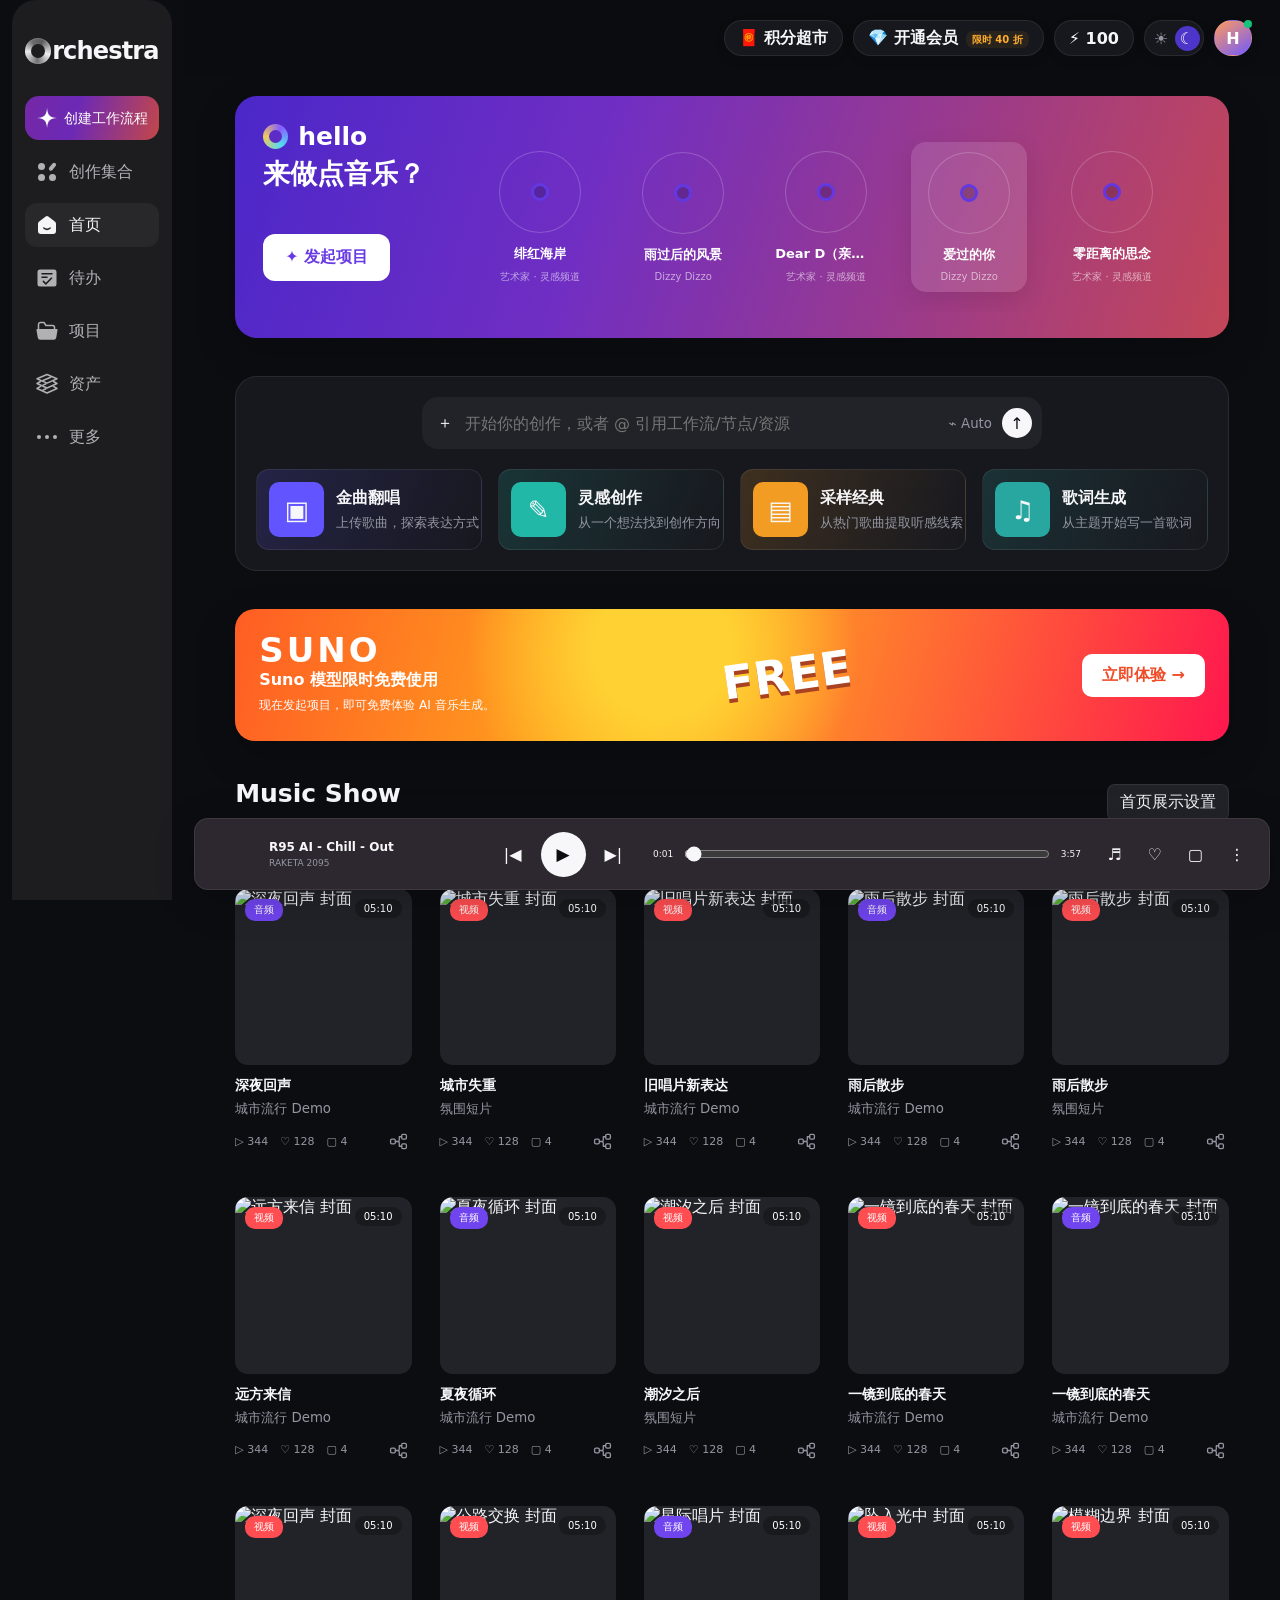
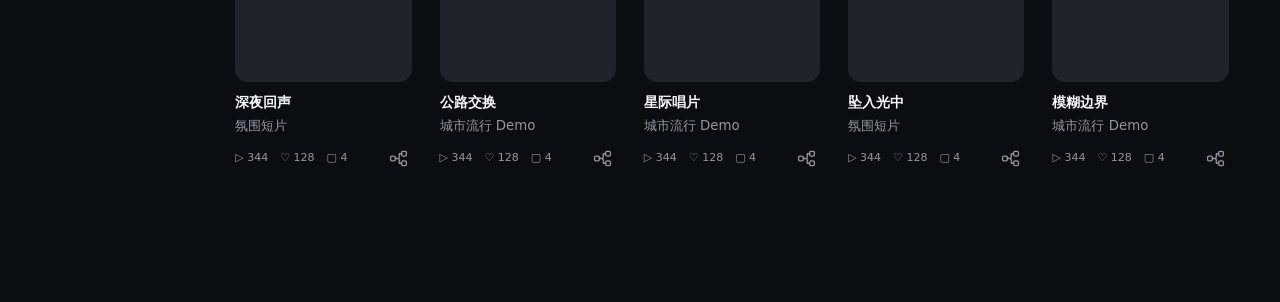
==== commit 54a7f98d: "菜单修改" ====
--- a/index.html
+++ b/index.html
@@ -8,7 +8,7 @@
   <link rel="icon" type="image/png" sizes="64x64" href="./assets/orchestra-logo.png?v=1" />
   <link rel="preconnect" href="https://images.unsplash.com" />
   <link rel="stylesheet" href="./styles.css?v=5" />
-  <link rel="stylesheet" href="./sidebar-states.css?v=20261102-width-160" />
+  <link rel="stylesheet" href="./sidebar-states.css?v=20261110-asset-library-tabs" />
   <link rel="stylesheet" href="./projects.css?v=20261021-full-width" />
   <link rel="stylesheet" href="./business.css?v=13" />
   <link rel="stylesheet" href="./project-create.css?v=17" />
@@ -24,12 +24,12 @@
   <link rel="stylesheet" href="./account-dialogs.css?v=20261029-window-85">
   <link rel="stylesheet" href="./run-pagination.css?v=20261013">
   <link rel="stylesheet" href="./assignee-search.css?v=20261013">
-  <link rel="stylesheet" href="./no-organization.css?v=20261027-compact-menu">
+  <link rel="stylesheet" href="./no-organization.css?v=20261110-asset-library-tabs">
   <script>try{const teams=JSON.parse(localStorage.getItem('orchestra-login-organizations')||'null');if(Array.isArray(teams)&&teams.length===0){window.noOrganizationMode=true;document.documentElement.classList.add('no-organization')}}catch{}</script>
   <link rel="stylesheet" href="./task-participation.css?v=20261028-progress-style">
   <link rel="stylesheet" href="./reference-song-task.css?v=20261109-timbre-library-entry">
   <link rel="stylesheet" href="./task-audio-picker.css?v=20261022-personal-team">
-  <link rel="stylesheet" href="./material-library.css?v=20261110-timbre-primary-nav">
+  <link rel="stylesheet" href="./material-library.css?v=20261110-asset-tab-style">
   <link rel="stylesheet" href="./timbre-creation.css?v=20261110-timbre-tab-song-retry">
   <link rel="stylesheet" href="./finished-library.css?v=20261105-empty-folder-sort-toggle">
   <link rel="stylesheet" href="./task-material-reference.css?v=20261022-result-help">
@@ -289,7 +289,12 @@
       </form>
     </section>
 
-    <section class="page-view assets-page library-page" id="assetsPage" aria-label="素材库">
+    <div class="asset-library-tabs" id="assetLibraryTabs" role="tablist" aria-label="资产库切换" hidden>
+      <button id="assetsLibraryTab" type="button" role="tab" data-asset-page="assets" aria-controls="assetsPage" aria-selected="true" tabindex="0">素材库</button>
+      <button id="timbreLibraryTab" type="button" role="tab" data-asset-page="timbre" aria-controls="timbrePage" aria-selected="false" tabindex="-1">音色库</button>
+      <button id="finishedLibraryTab" type="button" role="tab" data-asset-page="finished" aria-controls="finishedPage" aria-selected="false" tabindex="-1">成品库</button>
+    </div>
+    <section class="page-view assets-page library-page" id="assetsPage" role="tabpanel" aria-labelledby="assetsLibraryTab">
       <div id="assetMaterialsPanel" class="asset-panel material-library-panel" role="region" aria-label="素材库内容">
         <div class="material-library-tabs" role="tablist" aria-label="素材库分类">
           <button id="personalMaterialTab" type="button" role="tab" data-material-library="personal" aria-selected="true" aria-controls="materialLibraryContent" tabindex="0">个人素材库</button>
@@ -312,8 +317,7 @@
       </div>
       <div id="assetReferencesPanel" class="asset-panel" aria-label="对标曲库" hidden></div>
     </section>
-    <section class="page-view library-page" id="timbrePage" aria-label="音色库">
-      <header class="library-page-heading"><h1>音色库</h1></header>
+    <section class="page-view library-page" id="timbrePage" role="tabpanel" aria-labelledby="timbreLibraryTab">
       <section id="timbreLibraryContent" class="timbre-library-content" aria-label="音色库内容">
         <nav id="timbreBreadcrumb" class="material-breadcrumb timbre-breadcrumb" aria-label="音色文件夹路径"></nav>
         <div class="timbre-filter-toolbar">
@@ -329,7 +333,7 @@
         <div id="timbreLibraryGrid" class="timbre-library-grid" role="list" aria-label="音色列表"></div>
       </section>
     </section>
-    <section class="page-view finished-page library-page" id="finishedPage" aria-label="成品库">
+    <section class="page-view finished-page library-page" id="finishedPage" role="tabpanel" aria-labelledby="finishedLibraryTab">
       <div id="finishedLibraryPanel" class="finished-library-panel" role="region" aria-label="成品列表">
         <div class="finished-library-toolbar">
           <div><button id="finishedFolderUp" class="library-tool" hidden>← 上一级</button> <span id="finishedFolderPath"></span></div><span id="finishedWorkCount" class="finished-library-count" aria-live="polite">0 个成品</span>
@@ -715,7 +719,7 @@
   </footer>
   <div class="toast" id="toast" role="status"></div>
   <script src="./account-phone.js?v=20261026-account-security"></script>
-  <script src="./script.js?v=20261110-timbre-primary-nav"></script>
+  <script src="./script.js?v=20261110-asset-library-tabs"></script>
   <script src="./profile-phone.js?v=20261026-account-security"></script>
   <script src="./account-ui.js?v=20261028-auth-design"></script>
   <script src="./profile-password.js?v=20261028-auth-design"></script>
@@ -726,7 +730,7 @@
   <script src="./playlist-import.js?v=1"></script>
   <script src="./finished-library.js?v=20261105-empty-folder-sort-toggle"></script>
   <script src="./workflow-editor.js?v=20261106-timbre-picker"></script>
-  <script src="./team-navigation.js?v=20261021-library-menu"></script>
+  <script src="./team-navigation.js?v=20261110-asset-library-tabs"></script>
   <script src="./logout.js?v=20261028-auth-design"></script>
   <script src="./team-invites.js?v=20261028-auth-design"></script>
   <script src="./run-pagination.js?v=20261013"></script>
--- a/material-library.css
+++ b/material-library.css
@@ -1,11 +1,47 @@
-/* Material library: flat tabs, a single chronological grid, and cascading actions. */
-body:has(:is(#assetsPage,#timbrePage).active) main { max-width: none; padding: 64px 24px 40px 12px; }
-body:has(:is(#assetsPage,#timbrePage).active) .player { display: none; }
+/* Asset library switcher and the material library's category tabs. */
+body:has(#assetLibraryTabs:not([hidden])):not(:has(#finishedPage.active.is-detail)) main {
+  max-width: none;
+  padding: 84px 24px 40px 12px;
+}
+.asset-library-tabs { display: flex; gap: 24px; width: 100%; margin: 0 0 20px; padding: 0; border-bottom: 1px solid var(--line); overflow-x: auto; scrollbar-width: none; }
+.asset-library-tabs button { position: relative; height: 40px; flex: none; padding: 0; border: 0; background: transparent; color: var(--muted); font: inherit; font-size: 16px; font-weight: 650; white-space: nowrap; cursor: pointer; }
+.asset-library-tabs button[aria-selected="true"] { color: var(--text); }
+.asset-library-tabs button[aria-selected="true"]::after { content: ""; position: absolute; inset: auto 0 0; height: 1px; background: currentColor; }
+.asset-library-tabs button:focus-visible { outline: 2px solid #ac8cf7; outline-offset: -2px; }
+.asset-library-tabs[hidden], body:has(#finishedPage.active.is-detail) .asset-library-tabs { display: none; }
 #assetMaterialsPanel.material-library-panel { margin: 0; padding: 0; min-height: 0; border: 0; border-radius: 0; background: transparent; text-align: left; }
-.material-library-tabs { display: flex; gap: 24px; width: 100%; margin: 0; padding: 0; border-bottom: 1px solid var(--line); overflow-x: auto; scrollbar-width: none; }
-.material-library-tabs button { position: relative; height: 40px; flex: none; padding: 0; border: 0; background: transparent; color: var(--muted); font: inherit; font-size: 16px; font-weight: 650; white-space: nowrap; cursor: pointer; }
-.material-library-tabs button[aria-selected="true"] { color: var(--text); }
-.material-library-tabs button[aria-selected="true"]::after { content: ""; position: absolute; inset: auto 0 0; height: 1px; background: currentColor; }
+.material-library-tabs {
+  display: flex;
+  width: fit-content;
+  max-width: 100%;
+  gap: 4px;
+  margin: 0;
+  padding: 4px;
+  border: 1px solid var(--line);
+  border-radius: 12px;
+  background: var(--surface);
+}
+.material-library-tabs button {
+  flex: 1 1 auto;
+  padding: 8px clamp(10px, 2vw, 20px);
+  border: 0;
+  border-radius: 8px;
+  background: transparent;
+  color: var(--muted);
+  font: inherit;
+  font-size: 15px;
+  line-height: 20px;
+  white-space: nowrap;
+  cursor: pointer;
+}
+.material-library-tabs button:hover { color: var(--text); }
+.material-library-tabs button[aria-selected="true"] {
+  background: var(--surface-2);
+  color: var(--text);
+  box-shadow: inset 0 0 0 1px var(--line);
+  font-weight: 650;
+}
+.material-library-tabs button:focus-visible { outline: 2px solid #ac8cf7; outline-offset: -2px; }
 .material-library-toolbar { display: flex; align-items: center; gap: 20px; min-height: 32px; margin: 12px 0 32px; }
 .material-breadcrumb { display: flex; align-items: center; flex-wrap: wrap; gap: 9px; margin: 0; padding: 0; font-size: 13px; color: var(--muted); }
 .material-breadcrumb[hidden] { display: none; }
@@ -167,7 +203,7 @@
 .material-add-dialog footer .material-primary:disabled { background: #ffffff12; color: var(--muted); opacity: .5; }
 @media(hover:none) { .material-more-button { opacity: 1; pointer-events: auto; } .material-folder-info strong,.material-file-info h3 { padding-right: 26px; } }
 @media(max-width:700px) {
-  body:has(:is(#assetsPage,#timbrePage).active) main { padding: 76px 16px 32px; }
+  body:has(#assetLibraryTabs:not([hidden])):not(:has(#finishedPage.active.is-detail)) main { padding: 84px 16px 32px; }
   .material-library-toolbar { flex-wrap: wrap; }
   .material-library-actions { width: 100%; gap: 12px; }
   .material-search { flex: 1; min-width: 160px; width: auto; }
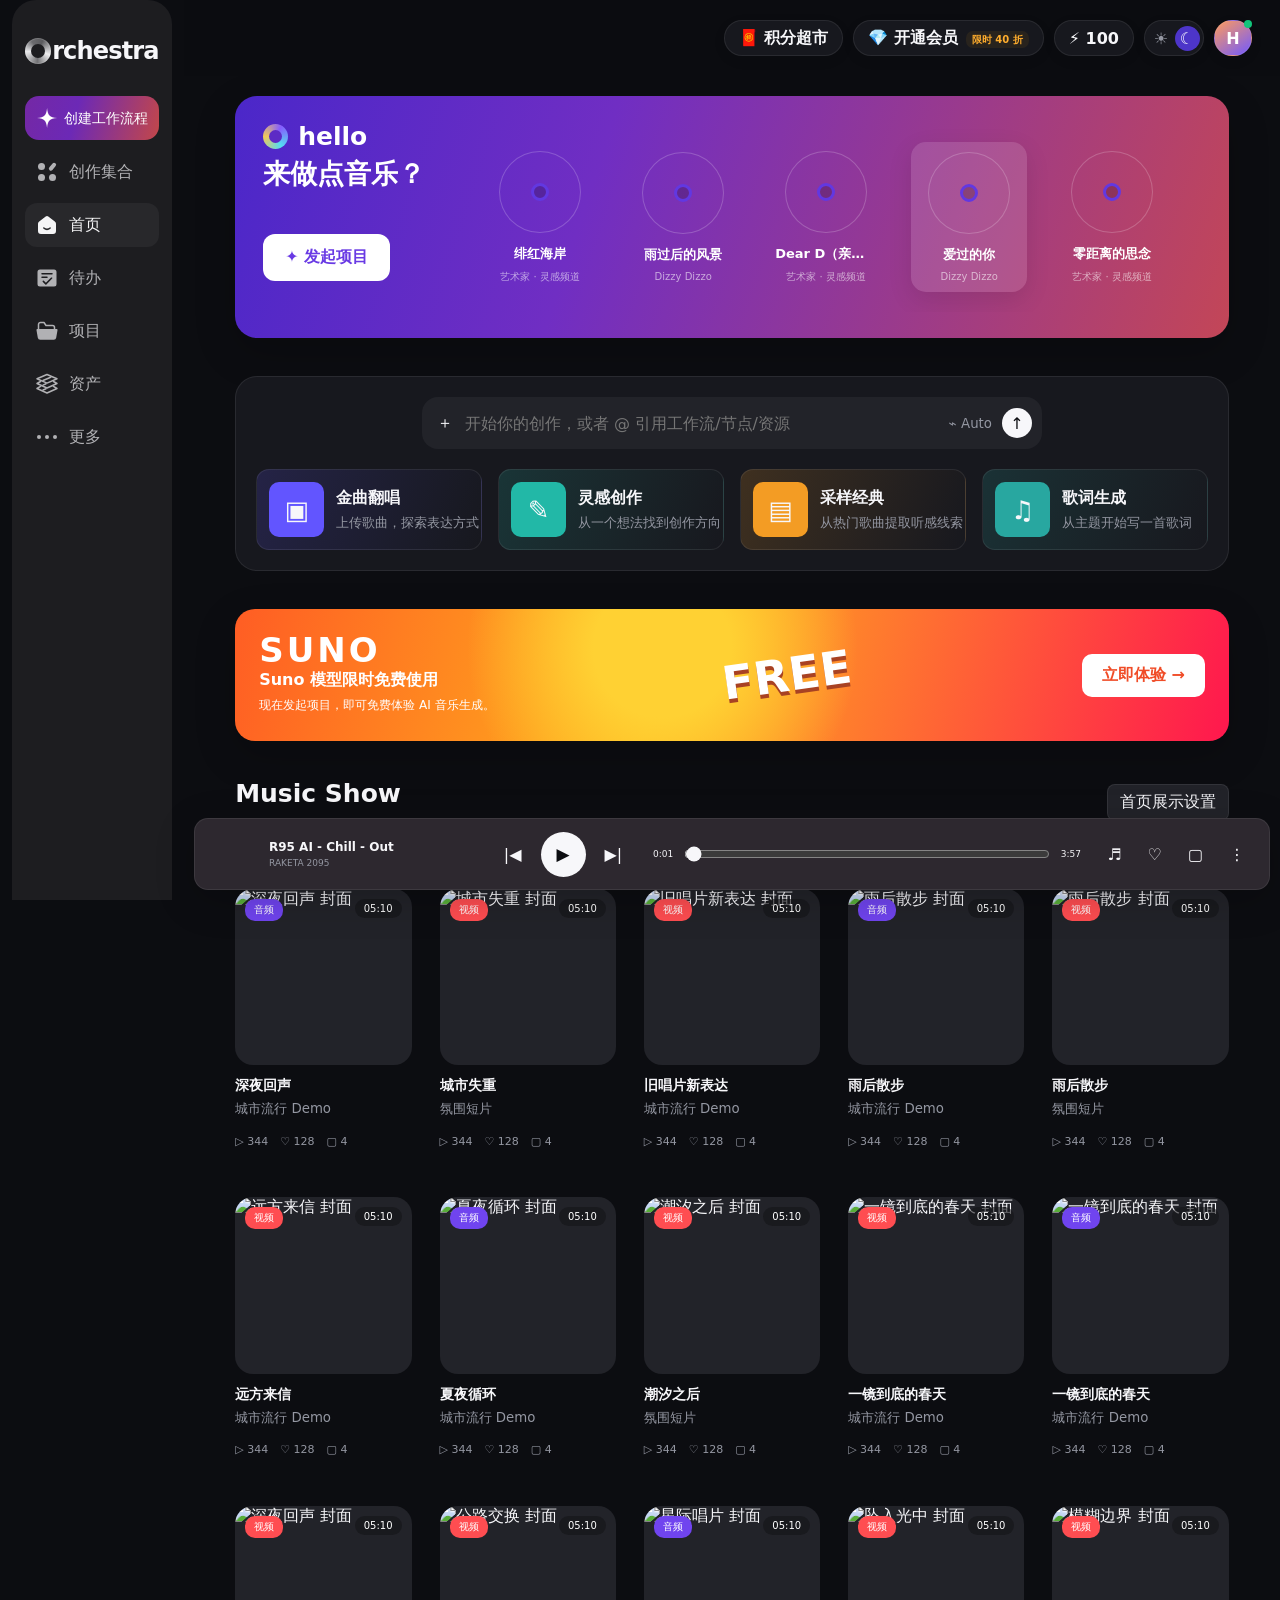
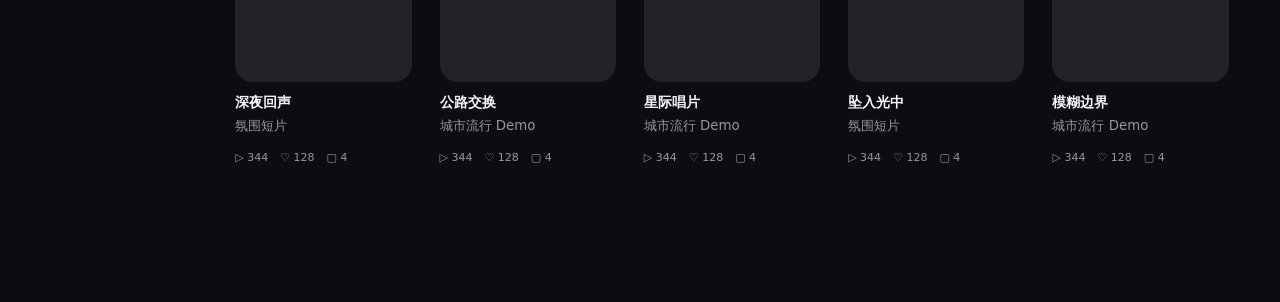
==== commit b156ff29: "1.4 与那行修改" ====
--- a/index.html
+++ b/index.html
@@ -13,11 +13,11 @@
   <link rel="stylesheet" href="./business.css?v=13" />
   <link rel="stylesheet" href="./project-create.css?v=17" />
   <link rel="stylesheet" href="./project-detail.css?v=20261021-full-width" />
-  <link rel="stylesheet" href="./task-center.css?v=20261106-return-source" />
+  <link rel="stylesheet" href="./task-center.css?v=20261112-failure-reason" />
   <link rel="stylesheet" href="./workflows.css?v=20261102-finished-cleanup" />
   <link rel="stylesheet" href="./playlist-import.css?v=1" />
   <link rel="stylesheet" href="./profile-center.css?v=20261026-account-security" />
-  <link rel="stylesheet" href="./node-editor.css?v=20261106-timbre-picker" />
+  <link rel="stylesheet" href="./node-editor.css?v=20261112-menu-left-zero" />
   <link rel="stylesheet" href="./production-model.css?v=20261021-full-width" />
   <link rel="stylesheet" href="./team-navigation.css?v=8" />
   <link rel="stylesheet" href="./team-invites.css?v=20261028-auth-design">
@@ -29,15 +29,15 @@
   <link rel="stylesheet" href="./task-participation.css?v=20261028-progress-style">
   <link rel="stylesheet" href="./reference-song-task.css?v=20261109-timbre-library-entry">
   <link rel="stylesheet" href="./task-audio-picker.css?v=20261022-personal-team">
-  <link rel="stylesheet" href="./material-library.css?v=20261110-asset-tab-style">
-  <link rel="stylesheet" href="./timbre-creation.css?v=20261110-timbre-tab-song-retry">
-  <link rel="stylesheet" href="./finished-library.css?v=20261105-empty-folder-sort-toggle">
+  <link rel="stylesheet" href="./material-library.css?v=20261112-finished-spacing">
+  <link rel="stylesheet" href="./timbre-creation.css?v=20261112-result-selected">
+  <link rel="stylesheet" href="./finished-library.css?v=20261112-grid-cascade-fix">
   <link rel="stylesheet" href="./task-material-reference.css?v=20261022-result-help">
   <link rel="stylesheet" href="./work-output-task.css?v=20261106-assembly-confirm-width">
-  <link rel="stylesheet" href="./task-list.css?v=20261105-empty-folder-sort-toggle">
+  <link rel="stylesheet" href="./task-list.css?v=20261112-selected">
   <link rel="stylesheet" href="./task-scroll.css?v=20261102-assembly-layout">
   <link rel="stylesheet" href="./reference-lyrics-task.css?v=20261103-ai-lyrics-return">
-  <link rel="stylesheet" href="./music-show.css?v=20261030-workflow-icon">
+  <link rel="stylesheet" href="./music-show.css?v=20261112-home-hover">
   <link rel="stylesheet" href="./canvas-preview.css?v=20261102-canvas-ui">
   <link rel="stylesheet" href="./task-output-run.css?v=20261103-output-run-dock">
 <link rel="stylesheet" href="./library-forms.css?v=finished-folder-style">
@@ -129,7 +129,7 @@
             <div class="task-list-summary"><b id="taskListTitle">进行中任务</b><span id="taskResultCount" role="status">0 条</span></div>
             <div class="task-list-filters">
               <label class="task-search"><svg viewBox="0 0 24 24" fill="none" stroke="currentColor" stroke-width="1.7" stroke-linecap="round" aria-hidden="true"><circle cx="10.5" cy="10.5" r="7.5"/><path d="m16 16 5 5"/></svg><input id="taskSearch" type="search" placeholder="搜索作品、项目或节点" aria-label="搜索任务" aria-controls="taskList" /></label>
-              <div class="task-sort-control"><select id="taskSort" aria-label="排序时间字段" aria-controls="taskList"><option value="created">创建时间</option></select><button id="taskSortDirection" class="task-sort-direction" type="button" data-direction="Asc" aria-label="当前正序（早到晚），点击切换为倒序" aria-controls="taskList">正序</button></div>
+              <div class="task-sort-control"><div id="taskSortSegments" role="group" aria-label="排序时间字段"></div><select hidden id="taskSort" aria-label="排序时间字段" aria-controls="taskList"><option value="created">创建时间</option></select><button id="taskSortDirection" class="task-sort-direction" type="button" data-direction="Asc" aria-label="当前正序（早到晚），点击切换为倒序" aria-controls="taskList">正序</button></div>
             </div>
           </div>
           <div class="task-list-scroll" id="taskListScroll" role="region" aria-label="任务列表">
@@ -196,7 +196,7 @@
         <div role="tablist">
           <button class="active" id="projectPlanTab" type="button" role="tab" aria-selected="true" aria-controls="projectPlanPanel" data-project-detail-tab="plan">生产计划</button>
           <button id="projectWorksTab" type="button" role="tab" aria-selected="false" aria-controls="projectWorksPanel" data-project-detail-tab="runs">生产运行</button>
-          <button type="button" role="tab" data-project-detail-tab="consumption" aria-selected="false">运行统计</button>
+          <button type="button" role="tab" data-project-detail-tab="consumption" aria-selected="false" hidden style="display:none">运行统计</button>
           <button type="button" role="tab" data-project-detail-tab="efficiency" aria-selected="false">人效统计</button>
         </div>
       </nav>
@@ -296,20 +296,22 @@
     </div>
     <section class="page-view assets-page library-page" id="assetsPage" role="tabpanel" aria-labelledby="assetsLibraryTab">
       <div id="assetMaterialsPanel" class="asset-panel material-library-panel" role="region" aria-label="素材库内容">
+        <div id="materialLibraryContent" role="tabpanel" aria-labelledby="personalMaterialTab">
+          <div class="material-library-toolbar">
         <div class="material-library-tabs" role="tablist" aria-label="素材库分类">
           <button id="personalMaterialTab" type="button" role="tab" data-material-library="personal" aria-selected="true" aria-controls="materialLibraryContent" tabindex="0">个人素材库</button>
           <button id="teamMaterialTab" type="button" role="tab" data-material-library="team" aria-selected="false" aria-controls="materialLibraryContent" tabindex="-1">团队素材库</button>
         </div>
-        <div id="materialLibraryContent" role="tabpanel" aria-labelledby="personalMaterialTab">
-          <div class="material-library-toolbar">
+
             <nav id="materialBreadcrumb" class="material-breadcrumb" aria-label="素材文件夹路径"></nav>
+            <span id="materialCount" class="material-count" aria-live="polite">共 0 个文件夹，0 个文件</span>
             <div class="material-library-actions">
               <div class="material-search" role="search" aria-label="素材名称搜索">
                 <svg viewBox="0 0 24 24" fill="none" stroke="currentColor" stroke-width="1.7" aria-hidden="true"><circle cx="10.5" cy="10.5" r="6.5"/><path d="m16 16 4.5 4.5" stroke-linecap="round"/></svg>
-                <input id="materialSearch" class="material-search-input" type="search" placeholder="搜索名称" aria-label="搜索素材名称" aria-controls="materialItems" autocomplete="off">
+                <input id="materialSearch" class="material-search-input" type="search" placeholder="搜索作品、项目或节点" aria-label="搜索素材名称" aria-controls="materialItems" autocomplete="off">
                 <button id="clearMaterialSearch" class="material-search-clear" type="button" aria-label="清空素材搜索" title="清空搜索" hidden>×</button>
               </div>
-              <span id="materialCount" class="material-count" aria-live="polite">共 0 个文件夹，0 个文件</span>
+              <button type="button" class="library-create-folder" data-create-material-folder><svg viewBox="0 0 24 24" fill="none" stroke="currentColor" stroke-width="1.5" aria-hidden="true"><path d="M3 7h7l2 2h9v10H3zM3 7V5h7l2 2h7v2M12 12v5m-2.5-2.5h5"/></svg>新建文件夹</button><button type="button" class="library-create-folder" data-add-material><span aria-hidden="true">＋</span>添加资源</button>
             </div>
           </div>
           <div id="materialItems" class="material-content-grid" role="list" aria-label="文件夹和素材"></div>
@@ -319,12 +321,12 @@
     </section>
     <section class="page-view library-page" id="timbrePage" role="tabpanel" aria-labelledby="timbreLibraryTab">
       <section id="timbreLibraryContent" class="timbre-library-content" aria-label="音色库内容">
-        <nav id="timbreBreadcrumb" class="material-breadcrumb timbre-breadcrumb" aria-label="音色文件夹路径"></nav>
         <div class="timbre-filter-toolbar">
+          <nav id="timbreBreadcrumb" class="material-breadcrumb timbre-breadcrumb" aria-label="音色文件夹路径"></nav>
           <button type="button" class="timbre-library-create" data-create-library-timbre aria-haspopup="dialog" hidden>＋ 创建音色</button>
           <button type="button" id="timbreStatusFilter" class="timbre-status-trigger" popovertarget="timbreStatusOptions" aria-expanded="false" aria-controls="timbreStatusOptions timbreLibraryGrid"><span>状态</span><strong data-timbre-status-summary>全部状态</strong><span aria-hidden="true">▾</span></button>
-          <div class="material-search" role="search" aria-label="音色名称搜索"><input id="timbreNameSearch" class="material-search-input" type="search" placeholder="搜索音色名称" aria-label="搜索音色名称，含子文件夹" aria-controls="timbreLibraryGrid" autocomplete="off"><button id="clearTimbreSearch" class="material-search-clear" type="button" aria-label="清空音色名称搜索" hidden>×</button></div>
-          <span id="timbreLibraryCount" class="material-count" aria-live="polite"></span>
+          <div class="material-search" role="search" aria-label="音色名称搜索"><svg viewBox="0 0 24 24" fill="none" stroke="currentColor" stroke-width="1.7" aria-hidden="true"><circle cx="10.5" cy="10.5" r="6.5"/><path d="m16 16 4.5 4.5"/></svg><input id="timbreNameSearch" class="material-search-input" type="search" placeholder="搜索音色名称" aria-label="搜索音色名称，含子文件夹" aria-controls="timbreLibraryGrid" autocomplete="off"><button id="clearTimbreSearch" class="material-search-clear" type="button" aria-label="清空音色名称搜索" hidden>×</button></div>
+          <button type="button" class="library-create-folder" data-create-timbre-folder><svg viewBox="0 0 24 24" fill="none" stroke="currentColor" stroke-width="1.5" aria-hidden="true"><path d="M3 7h7l2 2h9v10H3zM3 7V5h7l2 2h7v2"/></svg>新建文件夹</button><span id="timbreLibraryCount" class="material-count" aria-live="polite"></span>
         </div>
         <div id="timbreStatusOptions" class="timbre-status-popover" popover role="group" aria-label="筛选状态，可多选">
           <div class="timbre-status-popover-heading"><strong>筛选状态</strong><button type="button" data-clear-timbre-status disabled>清空</button></div>
@@ -336,15 +338,21 @@
     <section class="page-view finished-page library-page" id="finishedPage" role="tabpanel" aria-labelledby="finishedLibraryTab">
       <div id="finishedLibraryPanel" class="finished-library-panel" role="region" aria-label="成品列表">
         <div class="finished-library-toolbar">
-          <div><button id="finishedFolderUp" class="library-tool" hidden>← 上一级</button> <span id="finishedFolderPath"></span></div><span id="finishedWorkCount" class="finished-library-count" aria-live="polite">0 个成品</span>
+          <div class="finished-folder-navigation"><button id="finishedFolderUp" class="library-tool" hidden>← 上一级</button> <span id="finishedFolderPath"></span></div><span id="finishedWorkCount" class="finished-library-count" aria-live="polite">0 个成品</span>
+          <div class="finished-header-actions">
           <div class="finished-search" role="search" aria-label="成品名称搜索">
             <svg viewBox="0 0 24 24" fill="none" stroke="currentColor" stroke-width="1.7" aria-hidden="true"><circle cx="10.5" cy="10.5" r="6.5"/><path d="m16 16 4.5 4.5" stroke-linecap="round"/></svg>
-            <input id="finishedWorkSearch" type="search" placeholder="搜索名称" aria-label="搜索成品名称" aria-controls="finishedWorkGrid" autocomplete="off">
+            <input id="finishedWorkSearch" type="search" placeholder="搜索作品、项目或节点" aria-label="搜索成品名称" aria-controls="finishedWorkGrid" autocomplete="off">
             <button id="clearFinishedWorkSearch" type="button" aria-label="清空成品搜索" title="清空搜索" hidden>×</button>
           </div>
-        </div>
+            <span class="finished-header-divider" aria-hidden="true"></span>
+            <button type="button" id="finishedCreateFolder" class="library-create-folder"><svg viewBox="0 0 24 24" fill="none" stroke="currentColor" stroke-width="1.5" aria-hidden="true"><path d="M3 7h7l2 2h9v10H3zM3 7V5h7l2 2h7v2"/></svg>新建文件夹</button>
+          </div>
+        </div>
+        <div class="finished-gallery-layout">
         <div id="finishedFolderGrid" class="material-content-grid" role="list" aria-label="成品文件夹"></div>
         <div id="finishedWorkGrid" class="finished-work-grid" role="list" aria-label="成品卡片"></div>
+        </div>
         <p id="finishedListEnd" class="finished-list-end" hidden>已显示全部成品</p>
       </div>
       <div id="finishedEditorPanel" aria-label="成品详情" hidden></div>
@@ -528,7 +536,7 @@
     <section class="page-view node-editor-page" id="canvasPage" aria-labelledby="canvasTitle">
       <header class="canvas-header">
         <div class="canvas-brand-menu"><button type="button" id="canvasMenuToggle" aria-label="画布菜单" aria-expanded="false" aria-controls="canvasMenu"><span class="brand-mark"></span><svg viewBox="0 0 24 24" fill="none" stroke="currentColor" stroke-width="1.6" stroke-linecap="round" stroke-linejoin="round" aria-hidden="true"><path d="m6 9 6 6 6-6"/></svg></button>
-          <div id="canvasMenu" class="canvas-popover" hidden><button type="button" id="backProjects">返回上一页</button><button type="button" data-canvas-page="workflows">创作合集</button><button type="button" data-canvas-page="home">首页</button></div>
+          <div id="canvasMenu" class="canvas-popover" aria-label="画布快捷导航" hidden><button type="button" id="backProjects" hidden>返回上一页</button><button type="button" data-canvas-page="home"><svg viewBox="0 0 24 24" fill="none" stroke="currentColor" stroke-width="1.8" stroke-linecap="round" stroke-linejoin="round" aria-hidden="true"><path d="M6 10l6-5 6 5v8H6z"/></svg><span>首页</span></button><button type="button" data-canvas-page="tasks"><svg viewBox="0 0 24 24" fill="none" stroke="currentColor" stroke-width="1.8" stroke-linecap="round" stroke-linejoin="round" aria-hidden="true"><path d="M4 4h16v16H4z M8 8h8M8 12h5m-5 4 2 2 6-6"/></svg><span>待办</span></button><button type="button" data-canvas-page="projects"><svg viewBox="0 0 24 24" fill="none" stroke="currentColor" stroke-width="1.8" stroke-linecap="round" stroke-linejoin="round" aria-hidden="true"><path d="M5 8h14l-2 13H7z M8 8V4h8v4"/></svg><span>项目</span></button><button type="button" data-canvas-page="workflows" class="is-current" aria-current="page"><svg viewBox="0 0 24 24" fill="none" stroke="currentColor" stroke-width="1.8" stroke-linecap="round" stroke-linejoin="round" aria-hidden="true"><path d="M7 6h2v2H7zM15 5h2v2h-2zM6 14h2v2H6zM14 13h3v3h-3z"/></svg><span>创作</span></button><button type="button" data-canvas-page="assets"><svg viewBox="0 0 24 24" fill="none" stroke="currentColor" stroke-width="1.8" stroke-linecap="round" stroke-linejoin="round" aria-hidden="true"><path d="m12 3 10 5-10 5L2 8z M4 12l-2 1 10 5 10-5-2-1 M4 17l-2 1 10 5 10-5-2-1"/></svg><span>素材库</span></button><button type="button" data-canvas-page="finished"><svg viewBox="0 0 24 24" fill="none" stroke="currentColor" stroke-width="1.8" stroke-linecap="round" stroke-linejoin="round" aria-hidden="true"><path d="M3 4h18v5H3zM3 14h18v6H3zM7 6h2m-2 11h2"/></svg><span>成品库</span></button><div class="canvas-menu-divider"></div><button type="button" data-toast="积分超市即将开放"><svg viewBox="0 0 24 24" fill="none" stroke="currentColor" stroke-width="1.8" stroke-linecap="round" stroke-linejoin="round" aria-hidden="true"><path d="M3 10l3-6h12l3 6M4 10v11h16V10M3 10q3 5 6 0 3 5 6 0 3 5 6 0"/></svg><span>购买…</span></button><button type="button" data-toast="已为你保留早鸟优惠"><svg viewBox="0 0 24 24" fill="none" stroke="currentColor" stroke-width="1.8" stroke-linecap="round" stroke-linejoin="round" aria-hidden="true"><path d="m3 8 4-5h10l4 5-9 13z M3 8h18M7 3l5 18 5-18"/></svg><span>会员</span></button><button type="button" data-toast="创作积分：3,722"><svg viewBox="0 0 24 24" fill="none" stroke="currentColor" stroke-width="1.8" stroke-linecap="round" stroke-linejoin="round" aria-hidden="true"><path d="m14 2-11 12h8l-1 8 11-13h-8z"/></svg><span>3,722</span></button></div>
         </div>
         <label class="canvas-title-group"><svg viewBox="0 0 24 24" fill="none" stroke="currentColor" stroke-width="1.6" stroke-linecap="round" stroke-linejoin="round" aria-hidden="true"><path d="m15 4 5 5M5 19l4-1L21 6l-4-4L5 14v5ZM12 3H5a3 3 0 0 0-3 3v13a3 3 0 0 0 3 3h13a3 3 0 0 0 3-3v-7"/></svg><span id="canvasBreadcrumb" class="canvas-sr-only">工作流画布</span><input id="canvasTitle" class="canvas-name" value="未命名音乐工作流" aria-label="工作流名称" maxlength="100" /></label>
         <div class="draft-state"><svg viewBox="0 0 24 24" fill="none" stroke="currentColor" stroke-width="1.6" stroke-linecap="round" stroke-linejoin="round" aria-hidden="true"><circle cx="12" cy="12" r="9"/><path d="m8 12 3 3 5-6"/></svg><span id="draftStatus">已保存</span></div>
@@ -719,7 +727,7 @@
   </footer>
   <div class="toast" id="toast" role="status"></div>
   <script src="./account-phone.js?v=20261026-account-security"></script>
-  <script src="./script.js?v=20261110-asset-library-tabs"></script>
+  <script src="./script.js?v=20261112-home-hover"></script>
   <script src="./profile-phone.js?v=20261026-account-security"></script>
   <script src="./account-ui.js?v=20261028-auth-design"></script>
   <script src="./profile-password.js?v=20261028-auth-design"></script>
@@ -728,20 +736,20 @@
   <script src="./finished-library-demo.js?v=20261027-team-examples"></script>
   <script src="./reference-library.js?v=2"></script>
   <script src="./playlist-import.js?v=1"></script>
-  <script src="./finished-library.js?v=20261105-empty-folder-sort-toggle"></script>
-  <script src="./workflow-editor.js?v=20261106-timbre-picker"></script>
+  <script src="./finished-library.js?v=20261112-finished-header"></script>
+  <script src="./workflow-editor.js?v=20261112-node-max"></script>
   <script src="./team-navigation.js?v=20261110-asset-library-tabs"></script>
   <script src="./logout.js?v=20261028-auth-design"></script>
   <script src="./team-invites.js?v=20261028-auth-design"></script>
   <script src="./run-pagination.js?v=20261013"></script>
   <script src="./assignee-search.js?v=20261013"></script>
   <script src="./avatar-team-entry.js?v=20261028-auth-design"></script>
-  <script src="./material-library.js?v=20261110-timbre-primary-nav"></script>
+  <script src="./material-library.js?v=20261112-library-scale"></script>
   <script src="./task-workflow-resources.js?v=20261022-result-resources"></script>
-  <script src="./task-audio-picker.js?v=20261109-timbre-creation"></script>
-  <script src="./reference-song-task.js?v=20261109-timbre-library-entry"></script>
-  <script src="./timbre-creation.js?v=20261110-timbre-no-instrumental"></script>
-  <script src="./task-participation-demo.js?v=20261104-task-marks"></script>
+  <script src="./task-audio-picker.js?v=20261112-reference-source"></script>
+  <script src="./reference-song-task.js?v=20261112-failure-reason"></script>
+  <script src="./timbre-creation.js?v=20261112-advanced-collapsed"></script>
+  <script src="./task-participation-demo.js?v=20261112-failure-reason"></script>
   <script src="./task-material-reference.js?v=20261029-library-labels"></script>
   <script src="./work-output-task.js?v=20261106-assembly-confirm-width"></script>
   <script src="./task-output-run.js?v=20261103-output-run-dock"></script>
--- a/task-center.css
+++ b/task-center.css
@@ -479,3 +479,16 @@
 
 .task-return-history-context{display:flex;align-items:center;justify-content:flex-end;flex-wrap:wrap;gap:6px 16px;min-width:0;max-width:100%}
 .task-return-history-context .task-return-history-source{min-width:0;overflow-wrap:anywhere}
+
+/* Failure reason and retry treatment shared by lyrics and songs. */
+#taskDetailPanel .task-generation-failure { padding: 20px 24px; border: 1px solid #65403f; border-radius: 14px; background: #ff6b5e12; color: #ff6b5e; text-align: left; }
+#taskDetailPanel .task-generation-failure > div { display: flex; align-items: center; gap: 12px; }
+#taskDetailPanel .task-generation-failure strong { color: #ff6b5e; font-size: 18px; font-weight: 700; line-height: 1.5; }
+#taskDetailPanel .task-generation-failure p { margin: 12px 0 0; color: #ff6b5e; font-size: 15px; line-height: 1.7; overflow-wrap: anywhere; }
+.task-failure-symbol { display: inline-flex; align-items: center; justify-content: center; flex: none; width: 30px; height: 30px; border: 2px dotted currentColor; border-radius: 50%; font-size: 19px; }
+#taskDetailPanel .task-failure-run { display: flex; align-items: center; gap: 24px; width: 100%; padding-top: 14px; }
+.task-failure-cost { display: flex; align-items: center; gap: 8px; color: #e7e7e9; font-size: 17px; font-weight: 600; }
+.task-failure-cost > span { font-size: 27px; }
+#taskDetailPanel .task-failure-run button { display: flex; align-items: center; justify-content: center; gap: 14px; flex: 1; min-height: 56px; margin: 0; padding: 12px; border: 0; border-radius: 14px; background: #ff6b5e12; color: #ff6b5e; font-size: 18px; cursor: pointer; }
+#taskDetailPanel .task-failure-run button:hover { background: #ff6b5e22; }
+#taskDetailPanel .task-failure-run button:focus-visible { outline: 2px solid #ff6b5e; outline-offset: 3px; }
--- a/node-editor.css
+++ b/node-editor.css
@@ -6,7 +6,7 @@
 html[data-theme="dark"] .node-editor-page { --canvas-bg: #0d0e12; --canvas-panel: #262629; --canvas-field: #303134; --canvas-line: #ffffff14; --canvas-text: #b9b9bd; }
 .node-editor-page [hidden] { display: none !important; }
 .canvas-sr-only { position: absolute; width: 1px; height: 1px; padding: 0; overflow: hidden; clip-path: inset(50%); white-space: nowrap; }
-.canvas-header { position: absolute; z-index: 25; left: 10px; top: 10px; right: 16px; display: flex; align-items: center; gap: 8px; pointer-events: none; }
+.canvas-header { position: absolute; z-index: 25; left: 0; top: 10px; right: 16px; display: flex; align-items: center; gap: 8px; pointer-events: none; }
 .canvas-header > * { pointer-events: auto; }
 .canvas-brand-menu { position: relative; flex-shrink: 0; }
 #canvasMenuToggle { display: flex; align-items: center; gap: 10px; padding: 5px 12px 5px 7px; height: 40px; border: 0; border-radius: 22px; background: var(--canvas-panel); color: var(--text); cursor: pointer; }
@@ -123,3 +123,20 @@
 .node-timbre-picker:focus-visible{outline:2px solid #b59ad9;outline-offset:2px}
 .node-timbre-picker:disabled{opacity:.6;cursor:default}
 .node-summary .node-summary-timbre{color:#b59ad9}
+
+.flow-node .node-max-switch { appearance: none; -webkit-appearance: none; width: 34px; height: 20px; min-height: 0; flex: none; padding: 3px; border: 0; border-radius: 12px; background: #45454b; cursor: pointer; }
+.node-max-switch::before { content: ''; display: block; width: 14px; height: 14px; border-radius: 50%; background: #fff; transition: transform .15s; }
+.flow-node .node-max-switch:checked { background: #8559e8; }
+.node-max-switch:checked::before { transform: translateX(14px); }
+.node-max-switch:focus-visible { outline: 2px solid #a076ef; outline-offset: 3px; }
+
+/* Compact vertical canvas navigation. */
+#canvasMenuToggle { width: 74px; height: 40px; padding: 5px 10px 5px 6px; gap: 8px; background: #202022; }
+#canvasMenuToggle[aria-expanded="true"] > svg { transform: rotate(180deg); }
+#canvasMenu.canvas-popover { box-sizing: border-box; top: 48px; left: 0; width: 72px; padding: 8px 6px; border: 1px solid #333337; border-radius: 20px; background: #1d1d1f; box-shadow: 0 12px 28px #0003; max-height: calc(100dvh - 68px); overflow-y: auto; scrollbar-width: none; }
+#canvasMenu button { display: flex; flex-direction: column; justify-content: center; align-items: center; gap: 7px; width: 58px; height: 64px; padding: 8px 2px; border-radius: 14px; color: #99999d; font-size: 14px; font-weight: 550; line-height: 18px; text-align: center; }
+#canvasMenu button svg { width: 22px; height: 22px; flex: none; }
+#canvasMenu button span { max-width: 100%; overflow: hidden; white-space: nowrap; text-overflow: ellipsis; }
+#canvasMenu button.is-current, #canvasMenu button:hover { background: #363638; color: #fff; }
+#canvasMenu button:focus-visible { outline: 2px solid #9e8bed; outline-offset: -2px; }
+.canvas-menu-divider { height: 1px; margin: 7px 0; background: #333337; }
--- a/material-library.css
+++ b/material-library.css
@@ -331,3 +331,153 @@
 .timbre-status-summary strong { color: var(--text); background: var(--surface-2); }
 .timbre-status-error { color: #ec7486; font-size: 13px; overflow-wrap: anywhere; }
 .timbre-status-track { display: grid; gap: 8px; font-size: 13px; }
+
+/* Square timbre gallery matching the supplied state treatments. */
+#timbreLibraryGrid.timbre-library-grid { --timbre-item-width: 124px; --timbre-cover-height: 124px; --timbre-item-height: 180px; column-gap: 20px; row-gap: 18px; }
+#timbreLibraryGrid .timbre-cover { box-sizing: border-box; height: 124px; border: 0; border-radius: 16px; background: #2b2833; color: #9c80d5; }
+#timbreLibraryGrid .timbre-cover > svg { width: 48px; height: 48px; }
+#timbreLibraryGrid .timbre-card[data-timbre-state="succeeded"] .timbre-cover { background: linear-gradient(165deg,#6852d2 0%,#6263bf 43%,#4c9c83 100%); color: #d3ede7; }
+#timbreLibraryGrid .timbre-card:is([data-timbre-state="draft"],[data-timbre-state="confirming"]) .timbre-cover { background: #322f2b; color: #b88b30; }
+#timbreLibraryGrid .timbre-card:is([data-timbre-state="failed"],[data-timbre-state="song-failed"]) .timbre-cover { background: #342d30; color: #c26356; }
+#timbreLibraryGrid .timbre-generation-status { top: 12px; left: 12px; right: auto; max-width: calc(100% - 24px); box-sizing: border-box; padding: 1px 5px; border: 1px solid currentColor; border-radius: 4px; font-size: 10px; line-height: 15px; }
+#timbreLibraryGrid .timbre-generation-status:is(.is-generating,.is-song-generating) { color: #9d7ed5; background: #6b4ca52b; }
+#timbreLibraryGrid .timbre-generation-status:is(.is-draft,.is-confirming) { color: #c19638; background: #9c76222b; }
+#timbreLibraryGrid .timbre-generation-status:is(.is-failed,.is-song-failed) { color: #c66b60; background: #a3473c30; }
+#timbreLibraryGrid .timbre-card-info { margin-top: 10px; gap: 4px; }
+#timbreLibraryGrid .timbre-card-info strong { padding-right: 0; font-size: 12px; line-height: 18px; font-weight: 400; color: #c5c5ca; }
+#timbreLibraryGrid .timbre-card-date { color: #77777f; font-size: 10px; line-height: 16px; }
+#timbreLibraryGrid .timbre-more { top: 130px; }
+#timbreLibraryGrid .timbre-card:is(:hover,:focus-within) .timbre-card-info strong { padding-right: 24px; }
+#timbreLibraryGrid .timbre-retry { opacity: 0; transition: opacity .15s; }
+#timbreLibraryGrid .timbre-card:is(:hover,:focus-within) .timbre-retry { opacity: 1; }
+#timbreLibraryGrid .timbre-preview-button:disabled { opacity: 1; }
+#timbreLibraryGrid .timbre-preview-button:hover .timbre-cover { filter: brightness(1.08); }
+#timbreLibraryGrid .material-folder-cover { height: 124px; }
+@media(max-width:480px) { #timbreLibraryGrid.timbre-library-grid { grid-template-columns: repeat(auto-fill,minmax(110px,1fr)); gap: 16px; } }
+
+/* Consistent folder entry actions and tile dimensions across libraries. */
+.library-create-folder { flex: none; padding: 8px 13px; border: 1px solid #a280df66; border-radius: 8px; background: #8c60d526; color: var(--text); font: inherit; font-size: 13px; white-space: nowrap; cursor: pointer; }
+.library-create-folder:disabled { opacity: .4; cursor: not-allowed; }
+.library-create-folder:focus-visible { outline: 2px solid #b998ff; outline-offset: 2px; }
+#finishedCreateFolder { order: 10; margin-left: auto; }
+#timbreLibraryContent .timbre-filter-toolbar [data-create-timbre-folder] { order: 9; margin-left: auto; }
+#timbreLibraryContent .timbre-filter-toolbar [data-create-library-timbre] { order: 10; }
+#timbreLibraryContent .timbre-filter-toolbar { flex-wrap: wrap; }
+#assetsPage .material-folder-item,#finishedPage .material-folder-item,#timbreLibraryGrid .material-folder-item { width: 106px; height: 160px; }
+#assetsPage .material-folder-cover,#finishedPage .material-folder-cover,#timbreLibraryGrid .material-folder-cover { display: grid; place-items: center; width: 106px; height: 106px; max-width: 106px; border-radius: 15px; background: linear-gradient(130deg,#19191c,#161618); }
+#assetsPage .material-folder-art,#finishedPage .material-folder-art,#timbreLibraryGrid .material-folder-art { width: 72px; height: 64px; }
+#assetsPage .material-folder-info,#finishedPage .material-folder-info,#timbreLibraryGrid .material-folder-info { padding-top: 10px; }
+#assetsPage .material-folder-info strong,#finishedPage .material-folder-info strong,#timbreLibraryGrid .material-folder-info strong { font-size: 12px; line-height: 18px; font-weight: 400; }
+#assetsPage .material-folder-info time,#finishedPage .material-folder-info time,#timbreLibraryGrid .material-folder-info time { margin-top: 4px; font-size: 10px; line-height: 16px; color: var(--muted); }
+#assetsPage .material-folder-item > .material-more-button,#timbreLibraryGrid .material-folder-item > .timbre-more { top: 116px; }
+
+/* Material library header: one compact row under the library tabs. */
+.asset-library-tabs { gap: 22px; margin-bottom: 12px; }
+.asset-library-tabs button { height: 34px; font-size: 14px; font-weight: 400; }
+.asset-library-tabs button[aria-selected="true"] { font-weight: 600; }
+#assetsPage .material-library-toolbar { display: flex; align-items: center; flex-wrap: wrap; gap: 12px; margin: 0 0 24px; min-height: 36px; }
+#assetsPage .material-library-tabs { display: inline-flex; flex: none; align-items: center; margin: 0; padding: 0; gap: 0; border: 0; border-radius: 6px; background: #1d1d20; overflow: hidden; }
+#assetsPage .material-library-tabs button { height: 32px; padding: 0 14px; margin: 0; border: 0; border-radius: 0; font-size: 12px; color: #88888f; background: transparent; }
+#assetsPage .material-library-tabs button::after { display: none; }
+#assetsPage .material-library-tabs button[aria-selected="true"] { background: #303034; color: #fff; font-weight: 500; }
+#assetsPage #materialCount { flex: none; font-size: 11px; color: #74747c; }
+#assetsPage .material-library-actions { width: auto; margin-left: auto; display: flex; align-items: center; flex-wrap: nowrap; gap: 10px; }
+#assetsPage .material-search { width: 280px; height: 36px; border: 0; border-radius: 8px; background: #202023; }
+#assetsPage .material-library-actions .library-create-folder { display: inline-flex; align-items: center; justify-content: center; gap: 7px; height: 36px; padding: 0 14px; border: 0; border-radius: 7px; background: #29292c; color: #bdbdc3; font-size: 12px; }
+#assetsPage .library-create-folder svg { width: 19px; height: 19px; }
+#assetsPage .material-library-actions [data-add-material] { background: #f1f1f3; color: #29292d; }
+#assetsPage [data-add-material] > span { font-size: 21px; font-weight: 300; }
+#assetsPage #materialBreadcrumb { order: 20; width: 100%; margin: 0; }
+#assetsPage #materialBreadcrumb:not(:has(button)) { display: none; }
+@media(max-width:900px) { #assetsPage .material-library-actions { width: 100%; } #assetsPage .material-search { flex: 1; min-width: 100px; } }
+
+/* Shared library typography: tabs 16, controls / names 14, metadata 12. */
+#timbreLibraryContent .timbre-filter-toolbar { display: flex; align-items: center; gap: 12px; margin: 0 0 24px; overflow: visible; }
+#timbreBreadcrumb { order: 0; margin: 0; flex: none; }
+#timbreLibraryCount { order: 1; }
+#timbreStatusFilter { order: 2; margin-left: auto; }
+#timbreLibraryContent .timbre-filter-toolbar .material-search { order: 3; flex: 0 1 280px; height: 40px; border: 0; background: #202023; }
+#timbreLibraryContent .timbre-filter-toolbar [data-create-timbre-folder] { order: 4; margin-left: 0; display: inline-flex; align-items: center; gap: 8px; background: #29292c; border: 0; color: #bdbdc3; }
+#timbreLibraryContent .timbre-filter-toolbar [data-create-library-timbre] { order: 5; background: #f1f1f3; color: #29292d; border: 0; }
+#assetLibraryTabs button { font-size: 16px; height: 44px; }
+#assetsPage .material-library-tabs button { font-size: 14px; height: 40px; }
+#assetsPage #materialCount,#finishedPage .finished-library-count,#timbreLibraryCount { font-size: 12px; }
+#assetsPage .material-search .material-search-input,#finishedPage .finished-search input,#timbreLibraryContent .material-search-input { font-size: 14px; }
+#assetsPage .material-search,#finishedPage .finished-search { height: 40px; width: 320px; }
+#assetsPage .material-library-actions .library-create-folder,#finishedPage #finishedCreateFolder,#timbreLibraryContent .library-create-folder,#timbreLibraryContent .timbre-library-create,#timbreStatusFilter { font-size: 14px; min-height: 40px; padding: 0 16px; }
+#assetsPage .library-create-folder svg,#finishedPage #finishedCreateFolder svg,#timbreLibraryContent .library-create-folder svg { width: 18px; height: 18px; }
+#assetsPage .material-search > svg,#finishedPage .finished-search > svg,#timbreLibraryContent .material-search > svg { width: 18px; height: 18px; flex-basis: 18px; }
+#assetsPage .material-folder-info strong,#finishedPage .material-folder-info strong,#timbreLibraryGrid .material-folder-info strong,#assetsPage .material-file-info h3,#finishedPage .finished-card-open h2,#timbreLibraryGrid .timbre-card-info strong { font-size: 14px; line-height: 21px; }
+#assetsPage .material-folder-info time,#finishedPage .material-folder-info time,#timbreLibraryGrid .material-folder-info time,#assetsPage .material-file-info time,#finishedPage .finished-card-open time,#timbreLibraryGrid .timbre-card-date { font-size: 12px; line-height: 18px; }
+#assetsPage .material-folder-item,#finishedPage .material-folder-item,#timbreLibraryGrid .material-folder-item { height: 166px; }
+#timbreLibraryGrid.timbre-library-grid { --timbre-item-height: 180px; }
+#timbreBreadcrumb { font-size: 14px; }
+#finishedPage .finished-card-more,#assetsPage .material-more-button,#timbreLibraryGrid .timbre-more { width: 24px; height: 24px; font-size: 22px; }
+@media(max-width:1100px) { #timbreLibraryContent .timbre-filter-toolbar { flex-wrap: wrap; } #assetsPage .material-library-actions,#finishedPage .finished-header-actions { flex-wrap: wrap; } }
+
+/* Balanced weights, consistent spacing and restrained supporting text. */
+#assetLibraryTabs { gap: 24px; margin-bottom: 16px; }
+#assetLibraryTabs button { font-weight: 500; }
+#assetLibraryTabs button[aria-selected="true"] { font-weight: 650; }
+#assetsPage .material-library-tabs button { font-weight: 400; }
+#assetsPage .material-library-tabs button[aria-selected="true"] { font-weight: 600; }
+#assetsPage .material-library-actions .library-create-folder,#finishedPage #finishedCreateFolder,#timbreLibraryContent .library-create-folder,#timbreStatusFilter { font-weight: 500; border-radius: 8px; }
+#assetsPage [data-add-material],#timbreLibraryContent .timbre-library-create { font-weight: 600; }
+#timbreStatusFilter strong { font-size: 14px; font-weight: 500; }
+#assetsPage .material-folder-info strong,#finishedPage .material-folder-info strong,#timbreLibraryGrid .material-folder-info strong,#assetsPage .material-file-info h3,#finishedPage .finished-card-open h2,#timbreLibraryGrid .timbre-card-info strong { font-weight: 500; letter-spacing: 0; }
+#assetsPage #materialCount,#finishedPage .finished-library-count,#timbreLibraryCount { font-weight: 400; line-height: 18px; color: var(--muted); }
+#assetsPage .material-folder-info time,#finishedPage .material-folder-info time,#timbreLibraryGrid .material-folder-info time,#assetsPage .material-file-info time,#finishedPage .finished-card-open time,#timbreLibraryGrid .timbre-card-date { font-weight: 400; color: var(--muted); }
+#finishedPage .finished-header-actions { gap: 12px; }
+#finishedPage .finished-header-divider { height: 22px; }
+#timbreLibraryGrid .timbre-card-info { gap: 4px; }
+#assetsPage .material-library-actions,#finishedPage .finished-header-actions { row-gap: 10px; }
+
+/* All three libraries use exact 124px square preview tiles. */
+#assetsPage #materialItems,#finishedPage .finished-gallery-layout,#timbreLibraryGrid.timbre-library-grid {
+  grid-template-columns: repeat(auto-fill,124px);
+  column-gap: 20px;
+  row-gap: 24px;
+}
+#assetsPage .material-folder-item,#assetsPage .material-file-card,#finishedPage .material-folder-item,#finishedPage .finished-work-card,#timbreLibraryGrid .material-folder-item,#timbreLibraryGrid .timbre-card {
+  width: 124px;
+  min-width: 0;
+  height: auto;
+  min-height: 178px;
+}
+#assetsPage .material-folder-cover,#assetsPage .material-file-preview,#finishedPage .material-folder-cover,#finishedPage .finished-gallery-cover,#timbreLibraryGrid .material-folder-cover,#timbreLibraryGrid .timbre-cover {
+  box-sizing: border-box;
+  width: 124px;
+  min-width: 124px;
+  max-width: 124px;
+  height: 124px;
+  min-height: 124px;
+  max-height: 124px;
+  flex: none;
+}
+#assetsPage .material-folder-item > .material-more-button,#finishedPage .material-folder-item > .material-more-button,#finishedPage .finished-card-more,#timbreLibraryGrid .material-folder-item > .timbre-more,#timbreLibraryGrid .timbre-more { top: 134px; }
+
+/* Shared asset-library spacing rhythm. */
+#assetLibraryTabs { gap: 28px; margin-bottom: 20px; }
+#assetsPage .material-library-toolbar,#finishedPage .finished-library-toolbar,#timbreLibraryContent .timbre-filter-toolbar { gap: 12px; margin-top: 0; margin-bottom: 28px; }
+#assetsPage .material-library-actions,#finishedPage .finished-header-actions { gap: 12px; }
+#assetsPage #materialItems,#finishedPage .finished-gallery-layout,#timbreLibraryGrid.timbre-library-grid { column-gap: 24px; row-gap: 28px; }
+#assetsPage .material-folder-info,#assetsPage .material-file-info,#finishedPage .material-folder-info,#timbreLibraryGrid .material-folder-info { padding-top: 10px; }
+#finishedPage .finished-card-open h2 { margin: 10px 0 4px; }
+#timbreLibraryGrid .timbre-card-info { margin-top: 10px; gap: 4px; }
+#assetsPage .material-folder-info time,#assetsPage .material-file-info time,#finishedPage .material-folder-info time,#timbreLibraryGrid .material-folder-info time { margin-top: 4px; }
+#assetsPage .material-folder-item,#assetsPage .material-file-card,#finishedPage .material-folder-item,#finishedPage .finished-work-card,#timbreLibraryGrid .material-folder-item,#timbreLibraryGrid .timbre-card { min-height: 178px; }
+@media(max-width:700px) {
+  #assetLibraryTabs { gap: 22px; margin-bottom: 16px; }
+  #assetsPage #materialItems,#finishedPage .finished-gallery-layout,#timbreLibraryGrid.timbre-library-grid { column-gap: 18px; row-gap: 24px; }
+  #assetsPage .material-library-toolbar,#finishedPage .finished-library-toolbar,#timbreLibraryContent .timbre-filter-toolbar { margin-bottom: 24px; }
+}
+
+/* Give finished-work cards more room horizontally and vertically. */
+#finishedPage .finished-gallery-layout {
+  column-gap: 32px;
+  row-gap: 32px;
+  padding: 4px 0 12px;
+}
+@media(max-width:700px) {
+  #finishedPage .finished-gallery-layout { column-gap: 22px; row-gap: 28px; }
+}
--- a/timbre-creation.css
+++ b/timbre-creation.css
@@ -387,3 +387,181 @@
   color: var(--muted);
   font-size: 13px;
 }
+
+/* Compact two-column creation studio. */
+.material-dialog.timbre-creation { width: min(1000px, calc(100vw - 32px)); border-radius: 12px; }
+.timbre-creation form > header { padding: 18px 20px; }
+.timbre-creation-body { grid-template-columns: minmax(0, 1fr) minmax(0, 1fr); gap: 0; padding: 0; overflow: hidden; }
+.timbre-creation-editor { min-width: 0; overflow-y: auto; padding: 14px 18px; scrollbar-width: thin; }
+.timbre-creation-metadata { padding: 0 0 12px; border: 0; border-radius: 0; background: transparent; }
+.timbre-creation-metadata > legend, .timbre-creation-settings > legend { display: none; }
+.timbre-creation-metadata-fields { gap: 10px; }
+.timbre-creation label { font-size: 12px; margin-top: 10px; }
+.timbre-creation textarea, .timbre-creation select, .timbre-creation input[type="text"] { border-radius: 6px; font-size: 12px; margin-top: 5px; }
+.timbre-creation-reference { padding: 8px 10px; border-radius: 6px; }
+.timbre-creation-reference-heading strong { font-size: 12px; }
+.timbre-creation-options { grid-template-columns: 1fr; gap: 10px; }
+.timbre-creation-options > label { display: flex; align-items: center; gap: 18px; }
+.timbre-creation-options select { width: auto; margin: 0; }
+.timbre-creation-count { align-items: center; gap: 0; }
+.timbre-creation-count legend { float: left; margin: 6px 18px 0 0; font-size: 12px; }
+.timbre-creation-count label { position: relative; margin: 0; padding: 6px 16px; background: var(--surface-2); border-radius: 4px; }
+.timbre-creation-count input { position: absolute; opacity: 0; }
+.timbre-creation-count label:has(:checked) { background: #eee; color: #17181d; }
+.timbre-creation-count label:has(:focus-visible) { outline: 2px solid #a076ef; }
+.timbre-creation-advanced { border: 0; padding: 0; margin-top: 14px; }
+.timbre-creation-advanced summary { padding: 5px 10px; border-radius: 5px; background: var(--surface-2); text-align: center; color: var(--muted); font-size: 12px; }
+.timbre-creation-advanced output { float: right; }
+.timbre-creation-advanced input[type="range"] { accent-color: #ddd; width: 100%; }
+.timbre-creation .timbre-creation-check { gap: 18px; margin-top: 14px; }
+.timbre-creation input[role="switch"] { appearance: none; width: 32px; height: 18px; padding: 3px; border: 0; border-radius: 20px; background: #45454b; cursor: pointer; transition: background .15s; }
+.timbre-creation input[role="switch"]::before { content: ''; display: block; width: 12px; height: 12px; border-radius: 50%; background: #fff; transition: transform .15s; }
+.timbre-creation input[role="switch"]:checked { background: #8559e8; }
+.timbre-creation input[role="switch"]:checked::before { transform: translateX(14px); }
+.timbre-creation input[role="switch"]:focus-visible { outline: 2px solid #a076ef; outline-offset: 3px; }
+.timbre-creation-results { padding: 18px; overflow-y: auto; scrollbar-width: thin; }
+.timbre-creation-results h3 { font-size: 13px; }
+.timbre-creation-result { padding: 12px; border-radius: 7px; }
+.timbre-creation-result:has(input:checked) { border-color: #96969f; background: var(--surface-2); }
+.timbre-creation-result audio { color-scheme: dark; }
+.timbre-creation button.timbre-creation-generate { background: var(--surface-2); color: var(--text); border-radius: 6px; }
+.timbre-creation-feedback { padding: 12px 18px; }
+.timbre-creation-phase[data-phase="confirming"] { color: #d8ad4a; background: #d8ad4a16; border-color: #d8ad4a55; }
+.timbre-creation-feedback .material-primary { background: #eee; color: #17181d; }
+@media (max-width: 700px) {
+  .timbre-creation-body { grid-template-columns: minmax(0, 1fr); overflow-y: auto; }
+  .timbre-creation-editor, .timbre-creation-results { overflow: visible; }
+  .timbre-creation-results { border-left: 0; border-top: 1px solid var(--line); }
+}
+
+/* Playback-only result cards: custom controls have no download menu. */
+.timbre-creation-result { background: #303133; border: 1px solid #45464a; padding: 12px; }
+.timbre-creation-result:has(input:checked) { background: #303133; border-color: #999a9d; }
+.timbre-creation-result label { position: relative; padding-bottom: 12px; color: #c4c4c7; font-size: 12px; }
+.timbre-creation-result label > span { color: #c4c4c7; }
+.timbre-creation-result input[type="radio"] { position: absolute; opacity: 0; }
+.timbre-creation-result:has(input:focus-visible) { outline: 2px solid #a076ef; outline-offset: 2px; }
+.timbre-wave-player { display: flex; align-items: center; gap: 12px; border-top: 1px solid #414246; padding-top: 8px; }
+.timbre-creation .timbre-wave-play { display: grid; place-items: center; flex: 0 0 38px; width: 38px; height: 38px; padding: 0; margin: 0; border: 1px solid #57585c; border-radius: 50%; background: #414245; color: #eee; font-size: 15px; }
+.timbre-wave-play span { transform: translateX(1px); }
+.timbre-wave-play.is-playing span { transform: none; }
+.timbre-creation .timbre-wave-play:hover { background: #505156; }
+.timbre-wave-play:focus-visible { outline: 2px solid #a076ef; outline-offset: 3px; }
+.timbre-wave-time { flex: none; color: #929397; font-size: 11px; font-variant-numeric: tabular-nums; }
+.timbre-wave-bars { display: flex; flex: 1; min-width: 0; height: 34px; align-items: center; justify-content: space-between; gap: 2px; overflow: hidden; }
+.timbre-wave-bars i { display: block; width: 2px; flex: 1 1 2px; max-width: 2px; background: #5a5b60; border-radius: 2px; }
+.timbre-wave-bars i.is-played { background: #8559ef; }
+.timbre-creation-example-result .timbre-wave-player { margin-top: 12px; }
+@media (max-width: 420px) { .timbre-wave-player { gap: 8px; } }
+
+/* Spacious advanced settings and full-height percentage sliders. */
+.material-dialog.timbre-creation { width: min(1080px, calc(100vw - 40px)); }
+.timbre-creation-editor { padding: 20px 24px 28px; }
+.timbre-creation-results { padding: 20px 24px; }
+.timbre-creation label { margin-top: 18px; line-height: 1.5; }
+.timbre-creation-metadata-fields { gap: 16px; }
+.timbre-creation-metadata-fields label { margin-top: 0; }
+.timbre-creation-metadata { padding-bottom: 20px; }
+.timbre-creation-options { margin-top: 20px; gap: 18px; }
+.timbre-creation-options > label { margin: 0; }
+.timbre-creation-advanced { margin-top: 22px; }
+.timbre-creation-advanced summary { padding: 7px 12px; }
+.timbre-creation-advanced > label { display: block; margin-top: 22px; color: var(--muted); font-size: 13px; }
+.timbre-creation-advanced textarea { margin-top: 8px; padding: 10px 12px; }
+.timbre-range-track { display: flex; position: relative; align-items: center; height: 30px; margin-top: 8px; padding-right: 48px; border-radius: 7px; background: #242426; overflow: hidden; }
+.timbre-creation-advanced .timbre-range-track input[type="range"] { appearance: none; -webkit-appearance: none; display: block; flex: 1; min-width: 0; width: calc(100% - 48px); height: 26px; margin: 0; padding: 0; border: 0; border-radius: 0; background: transparent; cursor: pointer; }
+.timbre-range-track input::-webkit-slider-runnable-track { height: 26px; border-radius: 5px; background: linear-gradient(to right, #29292b 0%, #999 var(--range-progress), transparent var(--range-progress)); }
+.timbre-range-track input::-webkit-slider-thumb { appearance: none; -webkit-appearance: none; width: 5px; height: 26px; border: 0; border-radius: 3px; background: #f0f0f0; }
+.timbre-range-track input::-moz-range-track { height: 26px; border-radius: 5px; background: linear-gradient(to right, #29292b 0%, #999 var(--range-progress), transparent var(--range-progress)); }
+.timbre-range-track input::-moz-range-thumb { width: 5px; height: 26px; border: 0; border-radius: 3px; background: #f0f0f0; }
+.timbre-range-track:focus-within { outline: 2px solid #a076ef; outline-offset: 2px; }
+.timbre-creation-advanced .timbre-range-track output { position: absolute; right: 10px; float: none; color: #f0f0f0; font-size: 12px; font-variant-numeric: tabular-nums; pointer-events: none; }
+.timbre-creation-gender { margin-top: 26px; }
+.timbre-creation-gender legend { width: 80px; margin-right: 18px; color: var(--muted); }
+.timbre-creation-count label { margin: 0; min-width: 42px; justify-content: center; padding: 6px 14px; border-radius: 0; }
+.timbre-creation-count label:first-of-type { border-radius: 5px 0 0 5px; }
+.timbre-creation-count label:last-of-type { border-radius: 0 5px 5px 0; }
+.timbre-creation-advanced > .timbre-creation-check { display: grid; grid-template-columns: 98px 32px; align-items: center; gap: 0; margin-top: 26px; }
+.timbre-creation-check input[role="switch"] { margin: 0; }
+.timbre-creation-feedback { padding: 16px 24px; }
+@media (max-width: 700px) {
+  .timbre-creation-editor, .timbre-creation-results { padding: 18px 16px; }
+}
+
+/* Reference source entry and illustrated empty result. */
+.timbre-creation-reference { border: 0; padding: 0; background: transparent; }
+.timbre-creation-reference-heading { margin-bottom: 10px; }
+.timbre-creation-reference-heading strong { font-size: 14px; font-weight: 400; color: var(--muted); }
+.timbre-creation-reference-heading strong > span { color: #c68a56; margin-left: 5px; }
+.timbre-reference-dropzone { min-height: 144px; box-sizing: border-box; padding: 14px 18px; text-align: center; border: 1px dashed #3a3a40; border-radius: 13px; background: radial-gradient(ellipse at 48% 100%, #41605726, transparent 65%), radial-gradient(ellipse at 65% 40%, #50507b24, transparent 70%), #ffffff03; }
+.timbre-reference-actions { display: flex; justify-content: center; gap: 12px; }
+.timbre-creation .timbre-reference-actions button { display: grid; place-items: center; width: 76px; height: 60px; padding: 0; border: 1px dashed #3e3e45; border-radius: 10px; background: #ffffff02; color: #aaaab0; }
+.timbre-reference-actions svg { width: 28px; height: 28px; }
+.timbre-creation .timbre-reference-actions button:hover { background: #ffffff09; border-color: #888; }
+.timbre-creation-reference .timbre-reference-title { margin: 10px 0 0; font-size: 14px; color: #c2c2c6; }
+.timbre-creation-reference .timbre-reference-formats { margin: 5px 0 0; font-size: 14px; color: #626269; }
+.timbre-creation-empty { display: flex; flex-direction: column; justify-content: center; gap: 12px; min-height: 264px; margin-top: 14px; padding: 16px; border-color: #303036; border-radius: 13px; background: radial-gradient(ellipse at 90% 0%, #49497915, transparent 65%), radial-gradient(ellipse at 20% 100%, #33594c0c, transparent 65%); color: #626269; font-size: 14px; }
+.timbre-creation-empty::before { content: ''; display: block; flex: none; width: 230px; max-width: 100%; height: 190px; background: url("data:image/svg+xml,%3Csvg%20xmlns%3D%22http%3A%2F%2Fwww.w3.org%2F2000%2Fsvg%22%20viewBox%3D%220%200%20240%20200%22%20fill%3D%22none%22%20stroke%3D%22%2377797d%22%20stroke-width%3D%221.3%22%3E%3Cpath%20d%3D%22M110%2013a72%2072%200%200%201%2054%20115M49%2065a65%2065%200%200%200%200%2044M31%20104l10%208m142-4%2010-8M25%20164h190M39%20172h51m-34%208h35m44%200h35m-12-8h42%22%2F%3E%3Cpath%20d%3D%22M69%2040h61l23%2023v85q0%206-6%206H69q-6%200-6-6V46q0-6%206-6Z%22%2F%3E%3Cpath%20d%3D%22M130%2040v22h23M106%2083H93q-19%200-19%2019v17q0%2019%2019%2019h27q19%200%2019-19v-19M86%20106v11m10-19v29m10-22v20m10-14v7m10-17v22%22%2F%3E%3Cpath%20fill%3D%22%2377797d%22%20stroke%3D%22none%22%20d%3D%22m130%2068%204%2010%2010%204-10%204-4%2010-4-10-10-4%2010-4Z%22%2F%3E%3Ccircle%20cx%3D%2241%22%20cy%3D%2252%22%20r%3D%225%22%2F%3E%3Ccircle%20cx%3D%22190%22%20cy%3D%22138%22%20r%3D%224%22%2F%3E%3Cpath%20stroke-dasharray%3D%221%204%22%20stroke-width%3D%222%22%20d%3D%22M167%2039h43m-43%206h43m-43%206h43m-43%206h43m-43%206h43m-43%206h43m-198%2059h20m-20%206h20m-20%206h20m-20%206h20m-20%206h20%22%2F%3E%3C%2Fsvg%3E") center / contain no-repeat; }
+
+.timbre-creation-metadata-fields{grid-template-columns:minmax(0,1fr);gap:18px}.timbre-reference-dropzone.has-reference{position:relative;min-height:170px;padding:12px;border:0;border-radius:8px;background:#29292c;text-align:left}.has-reference .timbre-reference-actions{position:absolute;right:12px;top:20px;gap:12px;flex-direction:row-reverse}.timbre-creation .has-reference .timbre-reference-actions button{width:24px;height:24px;border:0;border-radius:0;background:transparent}.has-reference .timbre-reference-actions svg{width:23px;height:23px}.timbre-creation-reference .has-reference .timbre-reference-title{margin:0 72px 0 48px;min-height:21px;font-size:14px;font-weight:600;overflow:hidden;white-space:nowrap;text-overflow:ellipsis}.timbre-creation-reference .has-reference .timbre-reference-formats{margin:5px 72px 0 48px;font-size:13px;color:#606064}.timbre-reference-file-icon{position:absolute;left:12px;top:15px;display:grid;place-items:center;width:40px;height:40px;border-radius:7px;background:#303033;color:#aaa;font-size:25px}.timbre-reference-times{display:flex;justify-content:space-between;margin:10px 0 4px;color:#929296;font-size:12px}.timbre-creation .timbre-reference-wave{display:flex;align-items:center;justify-content:space-between;gap:3px;width:100%;height:78px;padding:4px 12px;border:0;border-radius:10px;background:#222225;cursor:pointer}.timbre-reference-wave i{display:block;width:2px;flex:0 1 2px;background:#62626b}.timbre-reference-wave i.is-played{background:#986bf0}.timbre-reference-wave:focus-visible{outline:2px solid #a076ef;outline-offset:2px}
+
+/* Compact selected-reference player; source actions remain in the header. */
+.timbre-reference-dropzone.has-reference { min-height: 0; padding: 10px 12px; border: 1px solid #3a3b3f; border-radius: 6px; background: #303133; }
+.timbre-creation-reference .has-reference .timbre-reference-title { margin: 0; padding: 0 66px 10px 0; min-height: 22px; color: #bfc0c3; font-size: 12px; line-height: 22px; font-weight: 400; }
+.has-reference .timbre-reference-formats { display: none; }
+.has-reference .timbre-reference-actions { top: 9px; right: 12px; gap: 10px; }
+.timbre-creation .has-reference .timbre-reference-actions button { width: 22px; height: 22px; color: #a5a6aa; }
+.has-reference .timbre-reference-actions svg { width: 20px; height: 20px; }
+.has-reference .timbre-reference-preview { display: flex; align-items: center; gap: 10px; padding-top: 8px; border-top: 1px solid #424347; }
+.timbre-creation .timbre-reference-play { display: grid; place-items: center; flex: 0 0 34px; width: 34px; height: 34px; padding: 0; margin: 0; border: 1px solid #535458; border-radius: 50%; background: #414245; color: #eee; font-size: 14px; cursor: pointer; }
+.timbre-creation .timbre-reference-play:hover { background: #505156; }
+.timbre-reference-play:focus-visible { outline: 2px solid #a076ef; outline-offset: 2px; }
+.timbre-reference-time { flex: none; color: #999a9e; font-size: 11px; font-variant-numeric: tabular-nums; }
+.timbre-creation .timbre-reference-wave { flex: 1; min-width: 0; width: auto; height: 34px; gap: 2px; padding: 0; margin: 0; border: 0; border-radius: 0; background: transparent; cursor: default; }
+.timbre-reference-wave i { flex: 1 1 2px; max-width: 2px; background: #62636a; }
+.timbre-reference-wave i.is-played { background: #8559ef; }
+
+/* Result titles must not inherit the form-field spacing. */
+.material-dialog.timbre-creation .timbre-creation-result > label {
+  display: flex;
+  align-items: center;
+  margin: 0;
+  padding: 0 0 10px;
+  min-height: 0;
+  line-height: 18px;
+}
+.material-dialog.timbre-creation .timbre-creation-result > label > span {
+  display: block;
+  margin: 0;
+  white-space: nowrap;
+  overflow: hidden;
+  text-overflow: ellipsis;
+}
+
+/* Strong, stable selection treatment for generated audio candidates. */
+.material-dialog.timbre-creation .timbre-creation-result:has(input[name="outputCandidate"]:checked) {
+  border-color: #a986ff;
+  background: #393247;
+  box-shadow: inset 0 0 0 1px #a986ff, 0 0 0 2px #a986ff16;
+}
+.material-dialog.timbre-creation .timbre-creation-result:has(input[name="outputCandidate"]:checked) > label > span {
+  color: #fff;
+  font-weight: 700;
+  flex: 1;
+  min-width: 0;
+}
+.material-dialog.timbre-creation .timbre-creation-result:has(input[name="outputCandidate"]:checked) > label::after {
+  content: '✓ 已选择';
+  flex: none;
+  margin-left: auto;
+  padding: 1px 7px;
+  border-radius: 5px;
+  background: #a986ff29;
+  color: #d8c7ff;
+  font-size: 11px;
+  font-weight: 600;
+  line-height: 16px;
+}
+.material-dialog.timbre-creation .timbre-creation-result:has(input[name="outputCandidate"]:checked) .timbre-wave-player {
+  border-top-color: #a986ff40;
+}
--- a/finished-library.css
+++ b/finished-library.css
@@ -140,3 +140,50 @@
 }
 
 .finished-action-menu button[data-action="delete-folder"],.library-form .finished-folder-delete{color:#ff646e}
+
+/* Unified compact folder and finished-work gallery. */
+#finishedPage .finished-gallery-layout { display: grid; grid-template-columns: repeat(auto-fill,124px); gap: 32px 32px; align-items: start; }
+#finishedPage #finishedFolderGrid, #finishedPage #finishedWorkGrid { display: contents; }
+#finishedPage #finishedFolderGrid[hidden], #finishedPage #finishedWorkGrid[hidden] { display: none; }
+#finishedPage .finished-work-card { width: 124px; border-radius: 0; background: transparent; }
+#finishedPage .finished-work-card:hover { background: transparent; }
+#finishedPage .finished-card-open { min-height: 0; padding: 0; }
+.finished-gallery-cover { position: relative; display: grid; place-items: center; width: 124px; height: 124px; overflow: hidden; border-radius: 15px; background: linear-gradient(125deg,#342d31,#292a3c); color: #acacb1; }
+.finished-gallery-symbol { width: 39px; height: 39px; margin-top: -8px; }
+.finished-gallery-strip { position: absolute; bottom: 0; left: 0; right: 0; display: flex; align-items: center; justify-content: space-between; height: 26px; padding: 0 6px 0 8px; background: #ffffff03; }
+.finished-gallery-types { display: flex; align-items: center; gap: 5px; color: #88878f; }
+.finished-gallery-types > span { display: flex; }
+.finished-gallery-types svg { width: 13px; height: 13px; }
+.finished-gallery-count { display: grid; place-items: center; min-width: 19px; height: 19px; padding: 0 4px; border-radius: 50%; background: #ffffff0b; color: #aaa9b1; font-size: 10px; }
+#finishedPage .finished-card-open h2 { margin: 10px 0 4px; padding-right: 20px; font-size: 12px; line-height: 18px; font-weight: 400; color: #b9b9bd; }
+#finishedPage .finished-card-open time { font-size: 10px; line-height: 16px; color: #77777f; white-space: nowrap; overflow: hidden; text-overflow: ellipsis; }
+#finishedPage .finished-card-more { top: 134px; right: 0; width: 19px; height: 19px; border-radius: 4px; padding: 0 0 5px; font-size: 18px; opacity: 1; pointer-events: auto; background: #29292d; }
+#finishedPage .material-folder-item, #finishedPage .material-add-card { width: 124px; }
+#finishedPage .material-folder-cover { display: grid; place-items: center; width: 124px; height: 124px; border-radius: 15px; background: linear-gradient(130deg,#19191c,#161618); }
+#finishedPage .material-folder-art { width: 72px; height: 64px; }
+#finishedPage .material-folder-info { padding-top: 10px; }
+#finishedPage .material-folder-info strong { font-size: 12px; line-height: 18px; font-weight: 400; color: #b9b9bd; }
+#finishedPage .material-folder-info time { margin-top: 4px; font-size: 10px; line-height: 16px; color: #77777f; }
+#finishedPage .material-folder-item > .material-more-button { top: 134px; }
+#finishedPage .finished-card-open:hover .finished-gallery-cover { filter: brightness(1.12); }
+#finishedPage .finished-card-open:focus-visible { outline: 2px solid #a98be4; outline-offset: 3px; border-radius: 15px; }
+
+/* Finished library header aligned with the material library. */
+#finishedPage .finished-library-toolbar { flex-wrap: wrap; justify-content: flex-start; gap: 12px; min-height: 36px; margin: 0 0 24px; }
+#finishedPage .finished-library-count { font-size: 11px; color: #74747c; }
+#finishedPage .finished-header-actions { display: flex; align-items: center; gap: 18px; margin-left: auto; }
+#finishedPage .finished-search { width: 280px; max-width: none; height: 36px; border: 0; border-radius: 8px; background: #202023; }
+#finishedPage .finished-search:focus-within { box-shadow: inset 0 0 0 1px #96939f; }
+.finished-header-divider { width: 1px; height: 26px; background: #ffffff10; }
+#finishedPage #finishedCreateFolder { order: initial; display: inline-flex; align-items: center; justify-content: center; gap: 7px; margin: 0; height: 36px; padding: 0 14px; border: 0; border-radius: 7px; background: #29292c; color: #bdbdc3; font-size: 12px; }
+#finishedCreateFolder svg { width: 19px; height: 19px; }
+#finishedPage .finished-folder-navigation { order: 20; width: 100%; font-size: 12px; color: var(--muted); }
+@media(max-width:700px) { #finishedPage .finished-header-actions { width: 100%; gap: 12px; } #finishedPage .finished-search { flex: 1; width: auto; } }
+
+/* Final gallery sizing lives with the finished-library stylesheet. */
+#finishedPage .finished-gallery-layout { grid-template-columns: repeat(auto-fill,124px); column-gap: 32px; row-gap: 32px; align-items: start; padding: 4px 0 12px; }
+#finishedPage .finished-work-card,#finishedPage .material-folder-item { width: 124px; min-height: 178px; }
+#finishedPage .finished-gallery-cover,#finishedPage .material-folder-cover { box-sizing: border-box; width: 124px; height: 124px; }
+#finishedPage .finished-card-open h2,#finishedPage .material-folder-info strong { font-size: 14px; line-height: 21px; font-weight: 500; }
+#finishedPage .finished-card-open time,#finishedPage .material-folder-info time { font-size: 12px; line-height: 18px; }
+@media(max-width:700px) { #finishedPage .finished-gallery-layout { column-gap: 22px; row-gap: 28px; } }
--- a/task-list.css
+++ b/task-list.css
@@ -70,3 +70,14 @@
 .task-page .task-sort-direction[data-direction="Asc"]{background:#30263f;color:#cdb2f5}
 .task-page .task-sort-direction:hover{border-color:#a780fb}
 .task-page .task-sort-direction:focus-visible{outline:2px solid #a780fb;outline-offset:2px}
+
+.task-page .task-sort-control{gap:6px;width:100%}#taskSort[hidden]{display:none}#taskSortSegments{display:flex;flex:1;height:32px;overflow:hidden;border-radius:6px;background:#242426}#taskSortSegments button{flex:1;padding:0 10px;border:0;border-right:1px solid #19191b;background:transparent;color:#aaa;font-size:14px;cursor:pointer}#taskSortSegments button:last-child{border-right:0}#taskSortSegments button[aria-pressed="true"]{color:#eee;background:#333335;font-weight:600}.task-page .task-sort-direction,.task-page .task-sort-direction[data-direction="Asc"]{width:32px;height:32px;min-height:32px;padding:6px;border:0;background:#242426;color:#aaa}.task-sort-direction span{display:none}#taskSortSegments button:focus-visible{outline:2px solid #a076ef;outline-offset:-2px}
+
+/* Explicit selected states in the task menu. */
+body.task-mode .task-page .task-tabs button.active,
+body.task-mode .task-page .task-tabs button.active span,
+.task-page #taskSortSegments button[aria-pressed="true"] { color: #fff; font-weight: 700; }
+.task-page #taskSortSegments button[aria-pressed="true"] { background: #3a3a3e; box-shadow: inset 0 0 0 1px #ffffff12; }
+.task-page .task-item.active { background: #303034; border-color: #77777f; box-shadow: inset 0 0 0 1px #ffffff12; }
+body.task-mode .task-page .task-item.active .task-item-title b,
+body.task-mode .task-page .task-item.active .task-item-title small { color: #fff; font-weight: 700; }
--- a/music-show.css
+++ b/music-show.css
@@ -8,3 +8,15 @@
 #musicGrid .music-workflow-tooltip { position: absolute; z-index: 3; right: 0; bottom: calc(100% + 7px); width: max-content; padding: 6px 9px; border: 1px solid var(--line); border-radius: 6px; color: var(--text); background: var(--surface-2); box-shadow: 0 4px 14px #0002; font-size: 11px; font-weight: 400; line-height: 1.4; white-space: nowrap; opacity: 0; visibility: hidden; pointer-events: none; transition: opacity .16s,visibility .16s; }
 #musicGrid .music-workflow-button:hover .music-workflow-tooltip,#musicGrid .music-workflow-button:focus-visible .music-workflow-tooltip { opacity: 1; visibility: visible; }
 @media(prefers-reduced-motion:reduce) { #musicGrid .music-workflow-button,#musicGrid .music-workflow-tooltip { transition: none; } }
+
+/* Reveal cover actions on hover and keyboard focus. */
+#musicGrid .art-wrap { position: relative; border-radius: 18px; overflow: hidden; }
+#musicGrid .art-wrap .hover-play { width: 70px; height: 70px; background: #17191db3; display: grid; place-items: center; opacity: 0; transform: scale(.9); pointer-events: none; }
+#musicGrid .hover-play svg { width: 30px; height: 30px; }
+#musicGrid .art-wrap .music-workflow-button { position: absolute; right: 10px; bottom: 10px; display: flex; align-items: center; justify-content: center; gap: 6px; width: auto; height: 32px; margin: 0; padding: 0 10px; border: 0; border-radius: 9px; color: #fff; background: #303032b3; backdrop-filter: blur(10px); font-size: 12px; font-weight: 600; opacity: 0; pointer-events: none; transition: opacity .18s,background .18s; }
+#musicGrid .art-wrap .music-workflow-button svg { width: 17px; height: 17px; }
+#musicGrid .art-wrap:is(:hover,:focus-within) .hover-play,
+#musicGrid .art-wrap:is(:hover,:focus-within) .music-workflow-button { opacity: 1; transform: none; pointer-events: auto; }
+#musicGrid .art-wrap .music-workflow-button:hover { background: #444448df; color: #fff; }
+#musicGrid .hover-play:focus-visible { outline: 2px solid #fff; outline-offset: 3px; }
+@media(hover:none) { #musicGrid .art-wrap .hover-play,#musicGrid .art-wrap .music-workflow-button { opacity: 1; transform: none; pointer-events: auto; } }
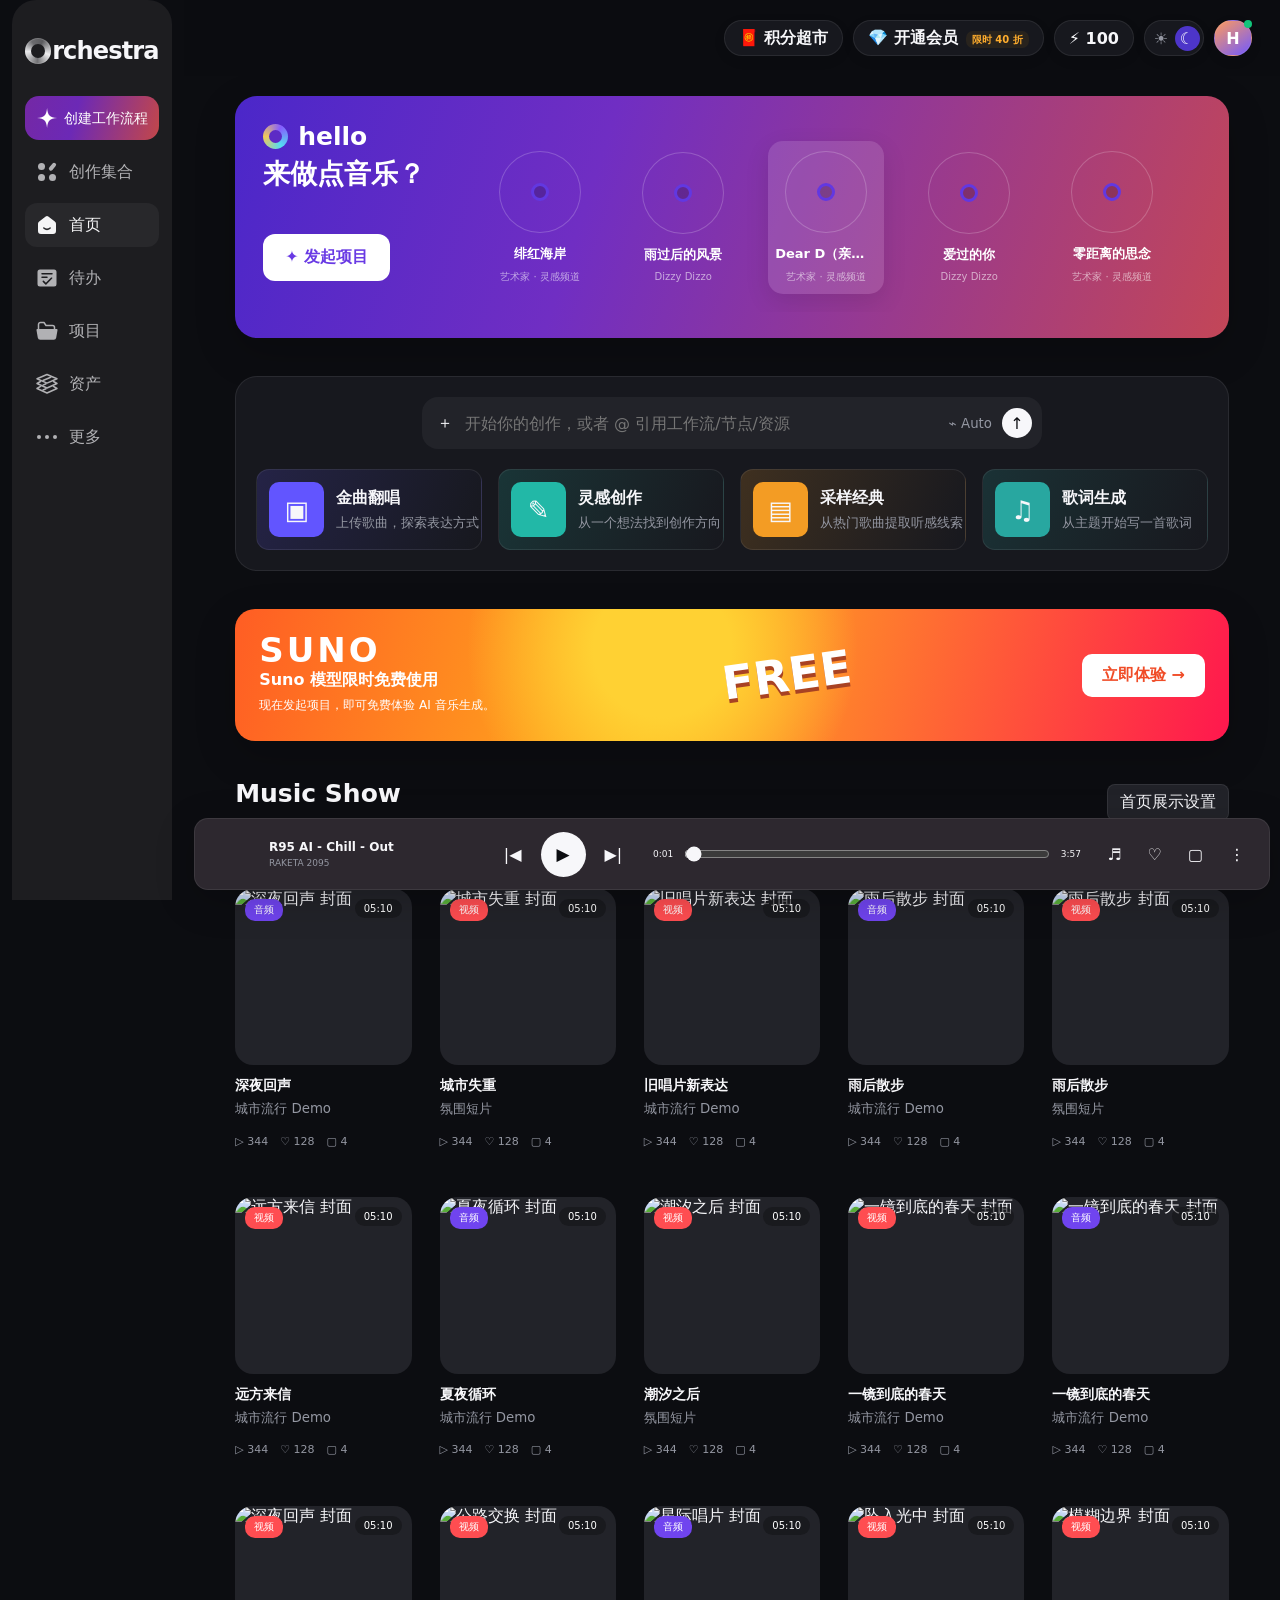
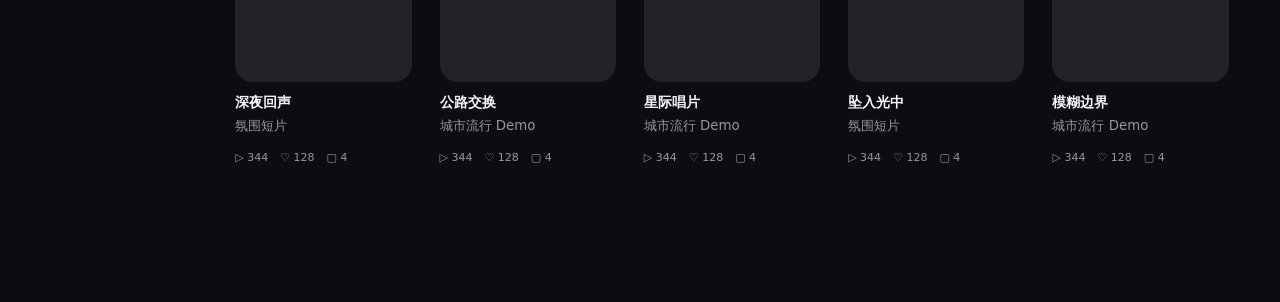
==== commit 6565101f: "音色库修改、项目删除客户信息" ====
--- a/index.html
+++ b/index.html
@@ -9,9 +9,9 @@
   <link rel="preconnect" href="https://images.unsplash.com" />
   <link rel="stylesheet" href="./styles.css?v=5" />
   <link rel="stylesheet" href="./sidebar-states.css?v=20261110-asset-library-tabs" />
-  <link rel="stylesheet" href="./projects.css?v=20261021-full-width" />
+  <link rel="stylesheet" href="./projects.css?v=20261113-fluid-project-grid" />
   <link rel="stylesheet" href="./business.css?v=13" />
-  <link rel="stylesheet" href="./project-create.css?v=17" />
+  <link rel="stylesheet" href="./project-create.css?v=20261113-project-dialog" />
   <link rel="stylesheet" href="./project-detail.css?v=20261021-full-width" />
   <link rel="stylesheet" href="./task-center.css?v=20261112-failure-reason" />
   <link rel="stylesheet" href="./workflows.css?v=20261102-finished-cleanup" />
@@ -30,7 +30,7 @@
   <link rel="stylesheet" href="./reference-song-task.css?v=20261109-timbre-library-entry">
   <link rel="stylesheet" href="./task-audio-picker.css?v=20261022-personal-team">
   <link rel="stylesheet" href="./material-library.css?v=20261112-finished-spacing">
-  <link rel="stylesheet" href="./timbre-creation.css?v=20261112-result-selected">
+  <link rel="stylesheet" href="./timbre-creation.css?v=20261118-restore-before-1413">
   <link rel="stylesheet" href="./finished-library.css?v=20261112-grid-cascade-fix">
   <link rel="stylesheet" href="./task-material-reference.css?v=20261022-result-help">
   <link rel="stylesheet" href="./work-output-task.css?v=20261106-assembly-confirm-width">
@@ -41,6 +41,7 @@
   <link rel="stylesheet" href="./canvas-preview.css?v=20261102-canvas-ui">
   <link rel="stylesheet" href="./task-output-run.css?v=20261103-output-run-dock">
 <link rel="stylesheet" href="./library-forms.css?v=finished-folder-style">
+  <link rel="stylesheet" href="./dialog-transparency.css?v=20261112-half">
 </head>
 <body>
   <aside class="sidebar" id="sidebar">
@@ -145,41 +146,18 @@
     </section>
 
     <section class="page-view projects-page" id="projectsPage" aria-labelledby="projectsTitle">
-      <header class="projects-heading">
-        <div class="project-heading-title">
-          <span class="eyebrow">TEAM WORKSPACE</span>
-          <h1 id="projectsTitle"><span id="projectTeamName">Orchestra Studio</span></h1>
-          <p>团队项目管理</p>
-        </div>
-        <div class="project-heading-aside">
-          <div class="project-team-brief">
-            <span>团队简介</span>
-            <p id="projectTeamIntro">AI 音乐产品与创作实验团队</p>
-            <small id="projectTeamMeta">8 位成员 · 6 个项目</small>
-          </div>
-          <button class="project-customer-button" id="projectCustomerManagement" type="button"><span aria-hidden="true">♙</span> 客户管理</button>
-          <button class="new-project" id="newProject">＋ 新建项目</button>
-        </div>
-      </header>
-
-      <nav class="project-tabs-shell" aria-label="项目范围筛选">
-        <div class="project-tabs" role="tablist">
-          <button class="project-tab active" type="button" role="tab" aria-selected="true" data-project-filter="all">全部项目</button>
-          <button class="project-tab" type="button" role="tab" aria-selected="false" data-project-filter="owned">我负责的</button>
-          <button class="project-tab" type="button" role="tab" aria-selected="false" data-project-filter="joined">我参与的</button>
-        </div>
-      </nav>
-
       <div class="project-browser">
         <div class="project-toolbar">
-          <div class="project-list-heading"><b id="projectFilterTitle">全部项目</b><span id="projectResultCount">6 个项目</span></div>
-          <div class="project-actions">
-            <label class="project-search"><span>⌕</span><input id="projectSearch" placeholder="搜索项目" aria-label="搜索项目" /></label>
-            <select id="projectSort" aria-label="项目排序"><option value="recent">最近更新</option><option value="name">项目名称</option><option value="progress">完成进度</option></select>
-          </div>
-        </div>
-        <div class="project-grid" id="projectGrid"></div>
+          <h1 id="projectsTitle"><span id="projectFilterTitle">全部项目</span></h1>
+          <label class="project-search"><svg viewBox="0 0 24 24" fill="none" stroke="currentColor" stroke-width="1.7" aria-hidden="true"><circle cx="10" cy="10" r="6"/><path d="m15 15 5 5"/></svg><input id="projectSearch" placeholder="按项目编号或名称搜索" aria-label="按项目编号或名称搜索"></label>
+          <label class="project-date-filter" title="按创建日期筛选"><svg viewBox="0 0 24 24" fill="none" stroke="currentColor" stroke-width="1.6" stroke-linecap="round" aria-hidden="true"><rect x="3" y="5" width="18" height="16" rx="2"/><path d="M7 3v4m10-4v4M3 10h18"/></svg><span>创建时间</span><input id="projectCreatedFilter" type="date" aria-label="创建日期筛选"></label>
+          <select id="projectSort" aria-label="项目排序"><option value="recent">最近更新</option><option value="name">项目名称</option><option value="progress">完成进度</option></select>
+          <div class="project-view-switch" role="group" aria-label="项目展示方式"><button type="button" data-project-view="list" aria-label="列表视图" aria-pressed="true"><svg viewBox="0 0 24 24" fill="none" stroke="currentColor" stroke-width="1.6" stroke-linecap="round" aria-hidden="true"><path d="M9 6h11M9 12h11M9 18h11M4 6h1M4 12h1M4 18h1"/></svg></button><button type="button" data-project-view="grid" aria-label="卡片视图" aria-pressed="false"><svg viewBox="0 0 24 24" fill="none" stroke="currentColor" stroke-width="1.6" aria-hidden="true"><rect x="4" y="4" width="6" height="6" rx="1"/><rect x="14" y="4" width="6" height="6" rx="1"/><rect x="4" y="14" width="6" height="6" rx="1"/><rect x="14" y="14" width="6" height="6" rx="1"/></svg></button></div>
+          <button class="new-project" id="newProject" type="button">＋ 新建项目</button>
+        </div>
+        <div class="project-grid is-list" id="projectGrid"></div>
         <div class="project-empty" id="projectEmpty"><span>⌕</span><h3>没有找到匹配项目</h3><p>换一个关键词试试吧</p></div>
+        <div class="project-pagination"><span id="projectResultCount"></span><div class="project-pagination-controls"><button type="button" data-project-page="first">首页</button><button type="button" data-project-page="prev" aria-label="上一页">‹</button><span id="projectPageNumber">1</span><button type="button" data-project-page="next" aria-label="下一页">›</button><button type="button" data-project-page="last">末页</button><label>每页 <select id="projectPageSize" aria-label="每页条数"><option>10</option><option>20</option><option selected>50</option></select> 条</label><label>跳至 <input id="projectPageJump" type="number" min="1" value="1" aria-label="跳转页码"></label><button type="button" id="projectPageGo">跳转</button></div></div>
       </div>
     </section>
 
@@ -249,20 +227,20 @@
       </section>
     </section>
 
-    <section class="page-view project-create-page" id="projectCreatePage" aria-labelledby="projectCreateTitle">
+    <dialog class="project-create-page project-create-dialog" id="projectCreatePage" aria-labelledby="projectCreateTitle">
       <header class="project-create-header">
         <div class="project-create-heading">
-          <button class="project-create-back" id="backProjectList" type="button" aria-label="返回项目管理">‹</button>
+          <button class="project-create-back" id="backProjectList" type="button" aria-label="关闭项目弹窗">×</button>
           <div><span class="eyebrow">PROJECT SETUP</span><h1 id="projectCreateTitle">新增项目</h1><p>填写项目与生产计划信息、选择已发布工作流并补充协作备注。</p></div>
         </div>
         <span class="project-create-status"><i></i> 新项目</span>
       </header>
 
       <form class="project-create-form" id="projectCreateForm" novalidate>
+        <div class="project-dialog-scroll">
         <section class="project-form-card project-info-card" aria-labelledby="projectInfoTitle">
-          <header class="project-form-card-heading"><div><small>01</small><div><h2 id="projectInfoTitle">项目信息</h2><p>填写客户、项目与业务协作信息。</p></div></div><span><i></i> 必填信息</span></header>
+          <header class="project-form-card-heading"><div><small>01</small><div><h2 id="projectInfoTitle">项目信息</h2><p>填写项目与业务协作信息。</p></div></div><span><i></i> 必填信息</span></header>
           <div class="project-form-grid">
-            <label class="project-field project-field-wide"><span>客户名称 <em>*</em></span><div class="order-select-row"><select id="projectCustomer" name="customer" required><option value="">请选择客户</option><option value="aurora-media">极光传媒</option><option value="north-island-studio">北岛工作室</option><option value="city-culture">城市文化中心</option></select><button class="add-order-button" id="addProjectCustomerButton" type="button">＋ 新增客户</button></div></label>
             <label class="project-field"><span>项目名称 <em>*</em></span><input id="projectName" name="projectName" type="text" maxlength="50" autocomplete="off" placeholder="请输入项目名称" required /></label>
             <label class="project-field"><span>负责人 <em>*</em></span><select id="projectOwner" name="owner" required><option value="">请选择负责人</option><option value="zhang-san">张三</option><option value="lin-chen">Lin Chen</option><option value="ming-xu">Ming Xu</option></select></label>
             <div class="project-field project-field-wide"><span>参考资料</span><label class="project-order-upload" id="projectOrderReferenceDrop" for="projectOrderReference" tabindex="0"><input id="projectOrderReference" type="file" multiple accept=".pdf,.doc,.docx,.txt,.md,.mp3,.wav,audio/mpeg,audio/wav" hidden /><i aria-hidden="true">↥</i><b>选择文件</b><small>最多上传 6 个，最大 60M；支持文档、音频等资料，音频可为 mp3、wav</small><span class="order-file-list" id="projectOrderFileList" aria-live="polite"></span></label></div>
@@ -271,23 +249,23 @@
         </section>
 
         <section class="project-form-card" id="projectInitialPlanFields" aria-labelledby="projectBasicTitle">
-          <header class="project-form-card-heading"><div><small>02</small><div><h2 id="projectBasicTitle">生产计划信息</h2><p>可添加最多 5 组生产计划，分别配置计划运行次数、工作流和交付日期。</p></div></div><span id="projectPlanGroupCount" aria-live="polite">1 / 5 组</span></header>
+          <header class="project-form-card-heading"><div><small>02</small><div><h2 id="projectBasicTitle">生产计划信息</h2><p>可添加最多 5 组生产计划，分别配置计划运行次数、工作流和备注。</p></div></div><span id="projectPlanGroupCount" aria-live="polite">1 / 5 组</span></header>
           <div id="projectPlanGroups">
           <div class="project-form-grid project-plan-group" data-project-plan-group role="group" aria-label="生产计划 1">
             <div class="project-plan-group-heading"><h3 data-plan-group-title>生产计划 1</h3><button type="button" data-remove-plan-group disabled>删除本组</button></div>
             <label class="project-field"><span>生产计划名称 <em>*</em><small id="batchNameCount" data-plan-name-count>0 / 50</small></span><input id="projectBatchName" name="productionName" type="text" maxlength="50" autocomplete="off" placeholder="输入生产计划名称" required /></label>
             <label class="project-field"><span>计划运行次数 <em>*</em></span><input id="projectQuantity" name="quantity" type="number" min="1" step="1" value="50" inputmode="numeric" required /></label>
             <label class="project-field"><span>工作流 <em>*</em><small>仅显示已发布</small></span><select id="projectWorkflow" name="workflow" required><option value="">请选择已发布工作流</option></select></label>
-            <label class="project-field"><span>交付日期</span><input id="projectDeliveryDate" name="deliveryDate" type="date" /></label>
             <div class="project-rich-field project-rich-wide"><label for="projectProductionPlanNotes">生产计划备注</label><div class="rich-editor"><div class="rich-toolbar" aria-label="生产计划备注格式"><button type="button" data-rich-command="bold" aria-label="加粗"><b>B</b></button><button type="button" data-rich-command="italic" aria-label="斜体"><i>I</i></button><button type="button" data-rich-command="insertUnorderedList" aria-label="无序列表">☷</button><button type="button" data-rich-command="clear" aria-label="清空格式">Tx</button></div><div class="rich-input compact" id="projectProductionPlanNotes" role="textbox" aria-label="生产计划备注" aria-multiline="true" contenteditable="true" data-placeholder="填写生产目标、交付要求或协作说明…"></div></div></div>
           </div>
           </div>
           <button class="project-add-plan-button" id="addProjectPlanGroup" type="button">＋ 添加一组生产计划（最多 5 组）</button>
         </section>
 
+        </div>
         <footer class="project-create-actions"><button class="project-cancel-button" id="cancelProjectCreate" type="button">取消</button><button class="project-submit-button" type="submit">创建项目</button></footer>
       </form>
-    </section>
+    </dialog>
 
     <div class="asset-library-tabs" id="assetLibraryTabs" role="tablist" aria-label="资产库切换" hidden>
       <button id="assetsLibraryTab" type="button" role="tab" data-asset-page="assets" aria-controls="assetsPage" aria-selected="true" tabindex="0">素材库</button>
@@ -690,7 +668,6 @@
           <label><span>计划名称 <em>*</em><small id="newBatchNameCount">0 / 50</small></span><input id="newBatchName" type="text" maxlength="50" autocomplete="off" placeholder="请输入计划名称" required /></label>
           <label><span>计划运行次数 <em>*</em></span><input id="projectBatchQuantity" type="number" min="1" step="1" value="50" required /></label>
           <label><span>工作流 <em>*</em></span><select id="projectBatchWorkflow" required><option value="">请选择已发布工作流</option></select></label>
-          <label><span>交付日期</span><input id="projectBatchDelivery" type="date" /></label>
           <div class="project-rich-field batch-field-wide"><label for="projectBatchNotes">备注</label><div class="rich-editor"><div class="rich-toolbar" aria-label="生产计划备注格式"><button type="button" data-rich-command="bold" aria-label="加粗"><b>B</b></button><button type="button" data-rich-command="italic" aria-label="斜体"><i>I</i></button><button type="button" data-rich-command="insertUnorderedList" aria-label="无序列表">☷</button><button type="button" data-rich-command="clear" aria-label="清空格式">Tx</button></div><div class="rich-input compact" id="projectBatchNotes" role="textbox" aria-label="备注" aria-multiline="true" contenteditable="true" data-placeholder="补充生产要求、验收标准或协作说明…"></div></div></div>
         </div>
       </div>
@@ -727,11 +704,11 @@
   </footer>
   <div class="toast" id="toast" role="status"></div>
   <script src="./account-phone.js?v=20261026-account-security"></script>
-  <script src="./script.js?v=20261112-home-hover"></script>
+  <script src="./script.js?v=20261113-project-init-fix"></script>
   <script src="./profile-phone.js?v=20261026-account-security"></script>
   <script src="./account-ui.js?v=20261028-auth-design"></script>
   <script src="./profile-password.js?v=20261028-auth-design"></script>
-  <script src="./production-model.js?v=20261105-target-returns"></script>
+  <script src="./production-model.js?v=20261112-dimension-description"></script>
   <script src="./composition-flow.js?v=20261028-name-limit-50"></script>
   <script src="./finished-library-demo.js?v=20261027-team-examples"></script>
   <script src="./reference-library.js?v=2"></script>
@@ -744,11 +721,11 @@
   <script src="./run-pagination.js?v=20261013"></script>
   <script src="./assignee-search.js?v=20261013"></script>
   <script src="./avatar-team-entry.js?v=20261028-auth-design"></script>
-  <script src="./material-library.js?v=20261112-library-scale"></script>
+  <script src="./material-library.js?v=20261118-count-segments"></script>
   <script src="./task-workflow-resources.js?v=20261022-result-resources"></script>
   <script src="./task-audio-picker.js?v=20261112-reference-source"></script>
   <script src="./reference-song-task.js?v=20261112-failure-reason"></script>
-  <script src="./timbre-creation.js?v=20261112-advanced-collapsed"></script>
+  <script src="./timbre-creation.js?v=20261118-count-segments"></script>
   <script src="./task-participation-demo.js?v=20261112-failure-reason"></script>
   <script src="./task-material-reference.js?v=20261029-library-labels"></script>
   <script src="./work-output-task.js?v=20261106-assembly-confirm-width"></script>
--- a/projects.css
+++ b/projects.css
@@ -67,3 +67,153 @@
 .project-pagination button:hover:not(:disabled):not([aria-current="page"]){border-color:#8964ed}
 #projectInitialPlanFields[hidden]{display:none}
 @media(max-width:700px){.project-pagination{align-items:flex-start;flex-direction:column}.project-pagination-controls{gap:10px;width:100%;justify-content:space-between}.project-page-buttons{flex-wrap:wrap}}
+
+/* Replace the team hero with a compact right-aligned creation action. */
+#projectsPage .projects-heading { min-height: 40px; padding: 0; margin: 0 0 24px; display: flex; flex-direction: row; justify-content: flex-end; align-items: center; gap: 12px; overflow: visible; border: 0; border-radius: 0; background: transparent; box-shadow: none; }
+#projectsPage .projects-heading::after { display: none; }
+#projectsPage .project-page-accessible-title { position: absolute; width: 1px; height: 1px; padding: 0; margin: -1px; overflow: hidden; clip-path: inset(50%); white-space: nowrap; }
+#projectsPage .new-project { width: auto; min-height: 40px; height: 40px; padding: 0 16px; border: 0; border-radius: 8px; background: #f1f1f3; color: #29292d; font-size: 14px; line-height: 20px; font-weight: 600; box-shadow: none; }
+#projectsPage .new-project:hover { background: #fff; }
+#projectsPage .new-project:focus-visible { outline: 2px solid #a076ef; outline-offset: 3px; }
+
+#projectsPage .projects-heading { margin-bottom: 8px; }
+#projectsPage .project-tabs-shell { margin-top: 0; }
+
+/* Project catalog matching the supplied compact dashboard. */
+#projectsPage .project-browser { padding: 0; border: 0; background: transparent; border-radius: 0; overflow: visible; min-height: 0; }
+#projectsPage .project-toolbar { display: flex; flex-direction: row; flex-wrap: wrap; align-items: center; gap: 10px; margin: 0 0 20px; padding: 0; }
+#projectsPage #projectsTitle { margin: 0; font-size: 21px; line-height: 40px; font-weight: 700; white-space: nowrap; }
+#projectsPage .project-search { display: flex; align-items: center; gap: 10px; flex: 0 1 540px; width: 540px; height: 40px; padding: 0 12px; border: 1px solid #38383e; border-radius: 12px; background: #1e1e22; }
+#projectsPage .project-search svg { width: 18px; height: 18px; color: #9a9aa3; flex: none; }
+#projectsPage .project-search input { min-width: 0; width: 100%; font-size: 14px; background: transparent; border: 0; color: #eee; outline: none; }
+#projectsPage #projectSort { width: 112px; height: 36px; padding: 0 12px; border: 0; border-radius: 12px; background: #29292d; color: #eee; font-size: 14px; }
+.project-date-filter { position: relative; display: flex; align-items: center; gap: 7px; height: 40px; padding: 0 12px; border: 1px solid #38383e; border-radius: 12px; background: #1e1e22; color: #a3a3ad; font-size: 14px; cursor: pointer; }
+.project-date-filter input { position: absolute; inset: 0; opacity: 0; width: 100%; cursor: pointer; }
+.project-date-filter:has(input:valid) { border-color: #65518e; }
+.project-view-switch { display: flex; align-items: center; gap: 4px; padding: 3px 6px; margin-left: 10px; border-radius: 12px; background: #29292d; }
+.project-view-switch button { width: 25px; height: 30px; border: 0; background: transparent; color: #94949c; font-size: 20px; cursor: pointer; }
+.project-view-switch button[aria-pressed="true"] { color: #fff; }
+#projectsPage .new-project { margin-left: auto; height: 38px; min-height: 38px; background: #7534f3; color: #fff; border-radius: 12px; padding: 0 18px; font-weight: 600; }
+#projectsPage .project-grid { grid-template-columns: repeat(auto-fill,minmax(min(100%,398px),398px)); gap: 20px; padding: 0; overflow: visible; }
+#projectsPage .project-card { display: flex; flex-direction: column; min-height: 244px; padding: 22px; border: 1px solid #29292e; border-radius: 21px; background: #18181b; color: #eee; box-shadow: none; cursor: default; }
+#projectsPage .project-card:hover,#projectsPage .project-card:focus-within { border-color: #783df3; background: #1d1a26; transform: none; }
+.project-card-top { display: flex; align-items: center; justify-content: space-between; gap: 12px; }
+#projectsPage .project-title-open { min-width: 0; padding: 0; border: 0; background: transparent; color: #eee; font-size: 18px; line-height: 26px; font-weight: 650; text-align: left; overflow: hidden; white-space: nowrap; text-overflow: ellipsis; cursor: pointer; }
+.project-state-pill { flex: none; padding: 2px 10px; border-radius: 20px; background: #29292e; color: #eee; font-size: 11px; font-weight: 600; }
+#projectsPage .project-card p { font-size: 12px; line-height: 20px; color: #b1b0bb; }
+.project-card-code { margin: 4px 0 8px; }
+.project-card-people { display: flex; flex-wrap: wrap; gap: 6px 18px; margin: 0 0 10px; }
+.project-card-note { margin: 0; min-height: 32px; overflow: hidden; text-overflow: ellipsis; white-space: nowrap; }
+.project-card-updated { margin: auto 0 10px; padding-top: 8px; }
+.project-card-footer { display: flex; align-items: center; gap: 18px; border-top: 1px solid #2b2b30; padding-top: 12px; }
+.project-card-footer button { padding: 3px 0; border: 0; background: transparent; color: #b1b0bb; font-size: 12px; cursor: pointer; }
+.project-card-footer .project-card-details { margin-left: auto; padding-right: 8px; color: #975aff; }
+#projectsPage .project-pagination { display: flex; align-items: center; justify-content: space-between; gap: 16px; margin-top: 20px; color: #a4a3ac; font-size: 14px; }
+.project-pagination-controls { display: flex; align-items: center; flex-wrap: wrap; gap: 10px; }
+.project-pagination-controls button { border: 0; background: transparent; color: #b5b4be; font: inherit; cursor: pointer; }
+.project-pagination-controls button:disabled { opacity: .4; cursor: default; }
+#projectPageNumber,#projectPageJump,#projectPageSize,#projectPageGo { height: 32px; border: 1px solid #3a3a43; border-radius: 12px; padding: 4px 10px; background: #1e1e24; color: #eee; font-size: 14px; }
+#projectPageNumber { min-width: 32px; text-align: center; }
+#projectPageJump { width: 64px; }
+.project-pagination-controls label { display: flex; align-items: center; gap: 8px; }
+#projectsPage .project-grid.is-list { grid-template-columns: 1fr; }
+#projectsPage .project-grid.is-list .project-card { min-height: 180px; }
+#projectsPage button:focus-visible { outline: 2px solid #a57cff; outline-offset: 3px; }
+@media(max-width:700px) { #projectsPage .project-search { flex: 1 1 240px; } #projectsPage .project-grid { grid-template-columns: 1fr; } #projectsPage .project-pagination { align-items: flex-start; flex-direction: column; } }
+
+/* Actual tabular list mode shares the card view's data and actions. */
+#projectsPage .project-grid.is-list { display: block; width: 100%; overflow-x: auto; border: 1px solid #2d2d34; border-radius: 12px; }
+.project-data-table { width: 100%; min-width: 1060px; border-collapse: collapse; background: #18181b; color: #b8b7c1; font-size: 13px; text-align: left; }
+.project-data-table th { padding: 16px; background: #212126; color: #dedde5; font-weight: 600; white-space: nowrap; }
+.project-data-table td { padding: 16px; border-top: 1px solid #2d2d34; vertical-align: middle; line-height: 21px; }
+.project-data-table tbody tr:hover,.project-data-table tbody tr:focus-within { background: #211c2d; }
+.project-data-table button { border: 0; background: transparent; font: inherit; cursor: pointer; }
+.project-data-table .project-table-title { max-width: 240px; padding: 0; color: #eee; font-weight: 600; text-align: left; }
+.project-table-note { display: block; max-width: 220px; overflow: hidden; white-space: nowrap; text-overflow: ellipsis; }
+.project-table-actions { display: flex; align-items: center; gap: 16px; white-space: nowrap; }
+.project-table-actions button { padding: 2px 0; color: #b8b7c1; }
+.project-table-actions .project-card-details { color: #a375ff; }
+
+/* Compact project table, without customer information. */
+#projectsPage .project-grid.is-list { border-radius: 20px; border-color: #2e2e33; }
+#projectsPage .project-data-table { table-layout: fixed; min-width: 1250px; font-size: 13px; background: #18181b; color: #ededf0; }
+#projectsPage .project-data-table th { height: 40px; padding: 9px 12px; background: #202024; color: #a2a1ab; font-size: 14px; font-weight: 600; }
+#projectsPage .project-data-table td { height: 43px; padding: 10px 12px; border-top: 1px solid #303035; line-height: 22px; }
+#projectsPage .project-data-table th:nth-child(1) { width: 12%; }
+#projectsPage .project-data-table th:nth-child(2) { width: 13%; }
+#projectsPage .project-data-table th:nth-child(3),#projectsPage .project-data-table th:nth-child(4),#projectsPage .project-data-table th:nth-child(5),#projectsPage .project-data-table th:nth-child(6) { width: 8%; }
+#projectsPage .project-data-table th:nth-child(7) { width: 10%; }
+#projectsPage .project-data-table th:nth-child(8) { width: 8%; }
+#projectsPage .project-data-table th:nth-child(9) { width: 12%; }
+#projectsPage .project-data-table th:last-child { width: 185px; }
+#projectsPage .project-table-code,#projectsPage .project-table-title,#projectsPage .project-table-note { display: block; max-width: 100%; overflow: hidden; white-space: nowrap; text-overflow: ellipsis; }
+#projectsPage .project-table-title { font-weight: 500; }
+#projectsPage .project-table-actions { gap: 12px; }
+#projectsPage .project-table-actions button { color: #9656ff; font-size: 12px; }
+#projectsPage .project-table-actions button:hover { color: #bd94ff; }
+
+/* Full-page table layout, with no inherited card-browser spacing. */
+#projectsPage .project-browser { margin-top: 0; padding: 0; border: 0; background: transparent; }
+#projectsPage .project-toolbar { justify-content: flex-start; flex-wrap: nowrap; gap: 10px; min-height: 40px; margin: 0 0 20px; }
+#projectsPage #projectsTitle { font-size: 21px; line-height: 30px; font-weight: 700; flex: none; }
+#projectsPage .project-search { flex: 0 1 540px; min-width: 200px; }
+#projectsPage .project-date-filter { flex: none; gap: 7px; height: 40px; border-color: #38383e; }
+#projectsPage .project-date-filter svg { width: 17px; height: 17px; }
+#projectsPage .project-date-filter:has(input:focus-visible) { outline: 2px solid #9d73fa; outline-offset: 2px; }
+#projectsPage .project-view-switch { gap: 6px; margin-left: 10px; height: 36px; padding: 0 8px; }
+#projectsPage .project-view-switch button { display: grid; place-items: center; width: 22px; height: 30px; padding: 0; }
+#projectsPage .project-view-switch svg { width: 18px; height: 18px; }
+#projectsPage #projectSort { flex: none; height: 34px; }
+#projectsPage .new-project { flex: none; margin-left: auto; white-space: nowrap; }
+#projectsPage .project-grid.is-list { border-radius: 20px; }
+#projectsPage .project-data-table th { height: 40px; padding: 8px 12px; }
+#projectsPage .project-data-table td { height: 43px; padding: 10px 12px; }
+#projectsPage .project-pagination { display: flex; margin: 20px 0 0; padding: 0; border: 0; min-height: 32px; font-size: 14px; }
+#projectsPage .project-pagination-controls { margin-left: auto; gap: 12px; }
+#projectsPage .project-pagination-controls > button[data-project-page] { min-width: 24px; height: 32px; padding: 0 4px; border: 0; background: transparent; border-radius: 6px; font-size: 14px; color: #aaa9b3; }
+#projectsPage #projectPageNumber { display: grid; place-items: center; width: 32px; height: 32px; padding: 0; border-radius: 12px; }
+#projectsPage #projectPageSize { width: 70px; height: 32px; background: #101014; border-radius: 12px; font-size: 14px; }
+#projectsPage #projectPageJump { width: 64px; height: 32px; padding: 0 12px; appearance: textfield; }
+#projectPageJump::-webkit-inner-spin-button,#projectPageJump::-webkit-outer-spin-button { -webkit-appearance: none; margin: 0; }
+#projectsPage #projectPageGo { height: 30px; min-height: 30px; padding: 0 10px; border-radius: 11px; font-size: 12px; }
+@media(max-width:1100px) { #projectsPage .project-toolbar { flex-wrap: wrap; } #projectsPage .project-search { flex: 1 1 260px; } }
+@media(max-width:700px) { #projectsPage .project-pagination { align-items: flex-start; gap: 14px; } #projectsPage .project-pagination-controls { margin-left: 0; gap: 8px; } }
+
+/* Fluid project cards fill the available row instead of fixed-width tracks. */
+#projectsPage .project-grid:not(.is-list) {
+  width: 100%;
+  grid-template-columns: repeat(auto-fit, minmax(min(100%, 340px), 1fr));
+  gap: 20px;
+  align-items: stretch;
+}
+#projectsPage .project-grid:not(.is-list) .project-card {
+  width: 100%;
+  min-width: 0;
+  max-width: none;
+  box-sizing: border-box;
+}
+#projectsPage .project-view-switch {
+  display: inline-flex;
+  align-items: center;
+  gap: 6px;
+  height: 32px;
+  padding: 2px 6px;
+  border: 0;
+  border-radius: 11px;
+  background: #29292d;
+}
+#projectsPage .project-view-switch button {
+  display: grid;
+  place-items: center;
+  width: 24px;
+  height: 28px;
+  padding: 0;
+  border: 0;
+  border-radius: 6px;
+  background: transparent;
+  color: #a8a8b0;
+  cursor: pointer;
+}
+#projectsPage .project-view-switch button[aria-pressed="true"] { color: #fff; }
+#projectsPage .project-view-switch button:hover { color: #fff; background: #ffffff08; }
+#projectsPage .project-view-switch svg { width: 18px; height: 18px; }
--- a/project-create.css
+++ b/project-create.css
@@ -193,3 +193,38 @@
 @media (prefers-reduced-motion: reduce) {
   .project-create-page,.order-dialog { animation: none; }
 }
+
+/* Project creation uses the same compact controls as the timbre studio. */
+body.project-dialog-open { overflow: hidden; }
+dialog.project-create-dialog { position: fixed; inset: 0; width: min(1080px,calc(100vw - 40px)); max-width: none; height: min(760px,calc(100dvh - 48px)); max-height: calc(100dvh - 48px); margin: auto; padding: 0; border: 1px solid var(--line); border-radius: 12px; background: var(--surface); color: var(--text); overflow: hidden; animation: none; }
+dialog.project-create-dialog:not([open]) { display: none; }
+dialog.project-create-dialog[open] { display: flex; flex-direction: column; }
+dialog.project-create-dialog::backdrop { background: #0008; backdrop-filter: blur(4px); }
+.project-create-dialog .project-create-header { position: relative; flex: none; min-height: 0; padding: 20px 24px; border: 0; border-bottom: 1px solid var(--line); border-radius: 0; box-shadow: none; }
+.project-create-dialog .project-create-heading { padding-right: 40px; }
+.project-create-dialog .project-create-heading .eyebrow,.project-create-dialog .project-create-status { display: none; }
+.project-create-dialog .project-create-heading h1 { margin: 0 0 6px; font-size: 20px; line-height: 28px; font-weight: 650; }
+.project-create-dialog .project-create-heading p { font-size: 12px; line-height: 18px; }
+.project-create-dialog .project-create-back { position: absolute; right: 20px; top: 20px; width: 36px; height: 36px; border-radius: 8px; font-size: 24px; }
+.project-create-dialog .project-create-form { display: flex; flex-direction: column; flex: 1; min-height: 0; gap: 0; margin: 0; overflow: hidden; }
+.project-create-dialog .project-dialog-scroll { flex: 1; min-height: 0; overflow-y: auto; overscroll-behavior: contain; scrollbar-width: thin; padding: 20px 24px 24px; }
+.project-create-dialog .project-form-card { padding: 0; margin: 0 0 24px; border: 0; border-radius: 0; box-shadow: none; background: transparent; }
+.project-create-dialog .project-form-card:last-child { margin-bottom: 0; }
+.project-create-dialog .project-form-card-heading { padding: 0 0 14px; margin-bottom: 18px; }
+.project-create-dialog .project-form-card-heading small,.project-create-dialog .project-form-card-heading > span i { display: none; }
+.project-create-dialog .project-form-card-heading h2 { font-size: 15px; line-height: 22px; }
+.project-create-dialog .project-form-card-heading p { font-size: 12px; line-height: 18px; }
+.project-create-dialog .project-form-grid { gap: 20px 24px; }
+.project-create-dialog .project-field > span,.project-create-dialog .project-rich-field > label { font-size: 13px; font-weight: 500; margin-bottom: 8px; }
+.project-create-dialog .project-field input,.project-create-dialog .project-field select,.project-create-dialog .project-field textarea { min-height: 38px; padding: 8px 10px; border: 1px solid var(--line); border-radius: 6px; background: var(--bg); color: var(--text); font-size: 13px; line-height: 20px; box-shadow: none; }
+.project-create-dialog .project-field :is(input,select,textarea):focus { outline: 2px solid #a076ef; outline-offset: 1px; }
+.project-create-dialog .rich-editor { border: 1px solid var(--line); border-radius: 6px; background: var(--bg); }
+.project-create-dialog .rich-input { min-height: 76px; font-size: 13px; padding: 10px 12px; }
+.project-create-dialog .project-order-upload { border-radius: 8px; border-color: var(--line); background: var(--surface-2); }
+.project-create-dialog .project-plan-group { padding: 16px; border: 1px solid var(--line); border-radius: 8px; margin-bottom: 16px; background: transparent; }
+.project-create-dialog .project-create-actions { flex: none; min-height: 64px; margin: 0; padding: 14px 24px; border: 0; border-top: 1px solid var(--line); border-radius: 0; box-shadow: none; background: transparent; }
+.project-create-dialog .project-create-actions button { min-height: 36px; padding: 8px 16px; border-radius: 7px; font-size: 13px; }
+.project-create-dialog .project-submit-button { background: #eee; color: #17181d; border: 0; box-shadow: none; }
+.project-create-dialog .project-cancel-button { background: var(--surface-2); color: var(--text); }
+.project-create-dialog [hidden] { display: none !important; }
+@media(max-width:700px) { dialog.project-create-dialog { width: calc(100vw - 24px); height: calc(100dvh - 32px); } .project-create-dialog .project-form-grid { grid-template-columns: minmax(0,1fr); } .project-create-dialog .project-dialog-scroll { padding: 16px; } }
--- a/timbre-creation.css
+++ b/timbre-creation.css
@@ -565,3 +565,26 @@
 .material-dialog.timbre-creation .timbre-creation-result:has(input[name="outputCandidate"]:checked) .timbre-wave-player {
   border-top-color: #a986ff40;
 }
+
+/* Flat parameters with an independently scrolling editor column. */
+.material-dialog.timbre-creation .timbre-creation-body { min-height: 0; flex: 1 1 auto; }
+.material-dialog.timbre-creation .timbre-creation-editor { min-height: 0; overflow-y: auto; overscroll-behavior: contain; scrollbar-width: thin; }
+.material-dialog.timbre-creation .timbre-creation-advanced { margin-top: 22px; padding-top: 0; border: 0; }
+@media(max-width:700px) {
+  .material-dialog.timbre-creation .timbre-creation-editor { max-height: 55dvh; overflow-y: auto; }
+}
+
+/* Reduce the creation dialog's viewport height by 30%. */
+.material-dialog.timbre-creation {
+  height: calc((100dvh - 32px) * .7);
+  max-height: calc((100dvh - 32px) * .7);
+}
+.material-dialog.timbre-creation > form {
+  height: 100%;
+  max-height: 100%;
+  min-height: 0;
+}
+.material-dialog.timbre-creation .timbre-creation-body {
+  min-height: 0;
+  flex: 1 1 0;
+}
--- a/dialog-transparency.css
+++ b/dialog-transparency.css
@@ -0,0 +1,18 @@
+/* Dialog panel backgrounds at 50%; foreground content stays fully opaque. */
+:root { --dialog-half-background: rgb(255 255 255 / 50%); }
+html[data-theme="dark"] { --dialog-half-background: rgb(23 24 30 / 50%); }
+html body dialog,
+html body .order-dialog,
+html body [role="dialog"][aria-modal="true"]:not([class*="backdrop"]):not(dialog) {
+  background: var(--dialog-half-background) !important;
+}
+/* Prevent structural wrappers from painting an opaque second background. */
+html body dialog > form,
+html body dialog > header,
+html body dialog > footer,
+html body dialog > form > header,
+html body dialog > form > footer,
+html body .order-dialog > header,
+html body .order-dialog > footer {
+  background: transparent !important;
+}
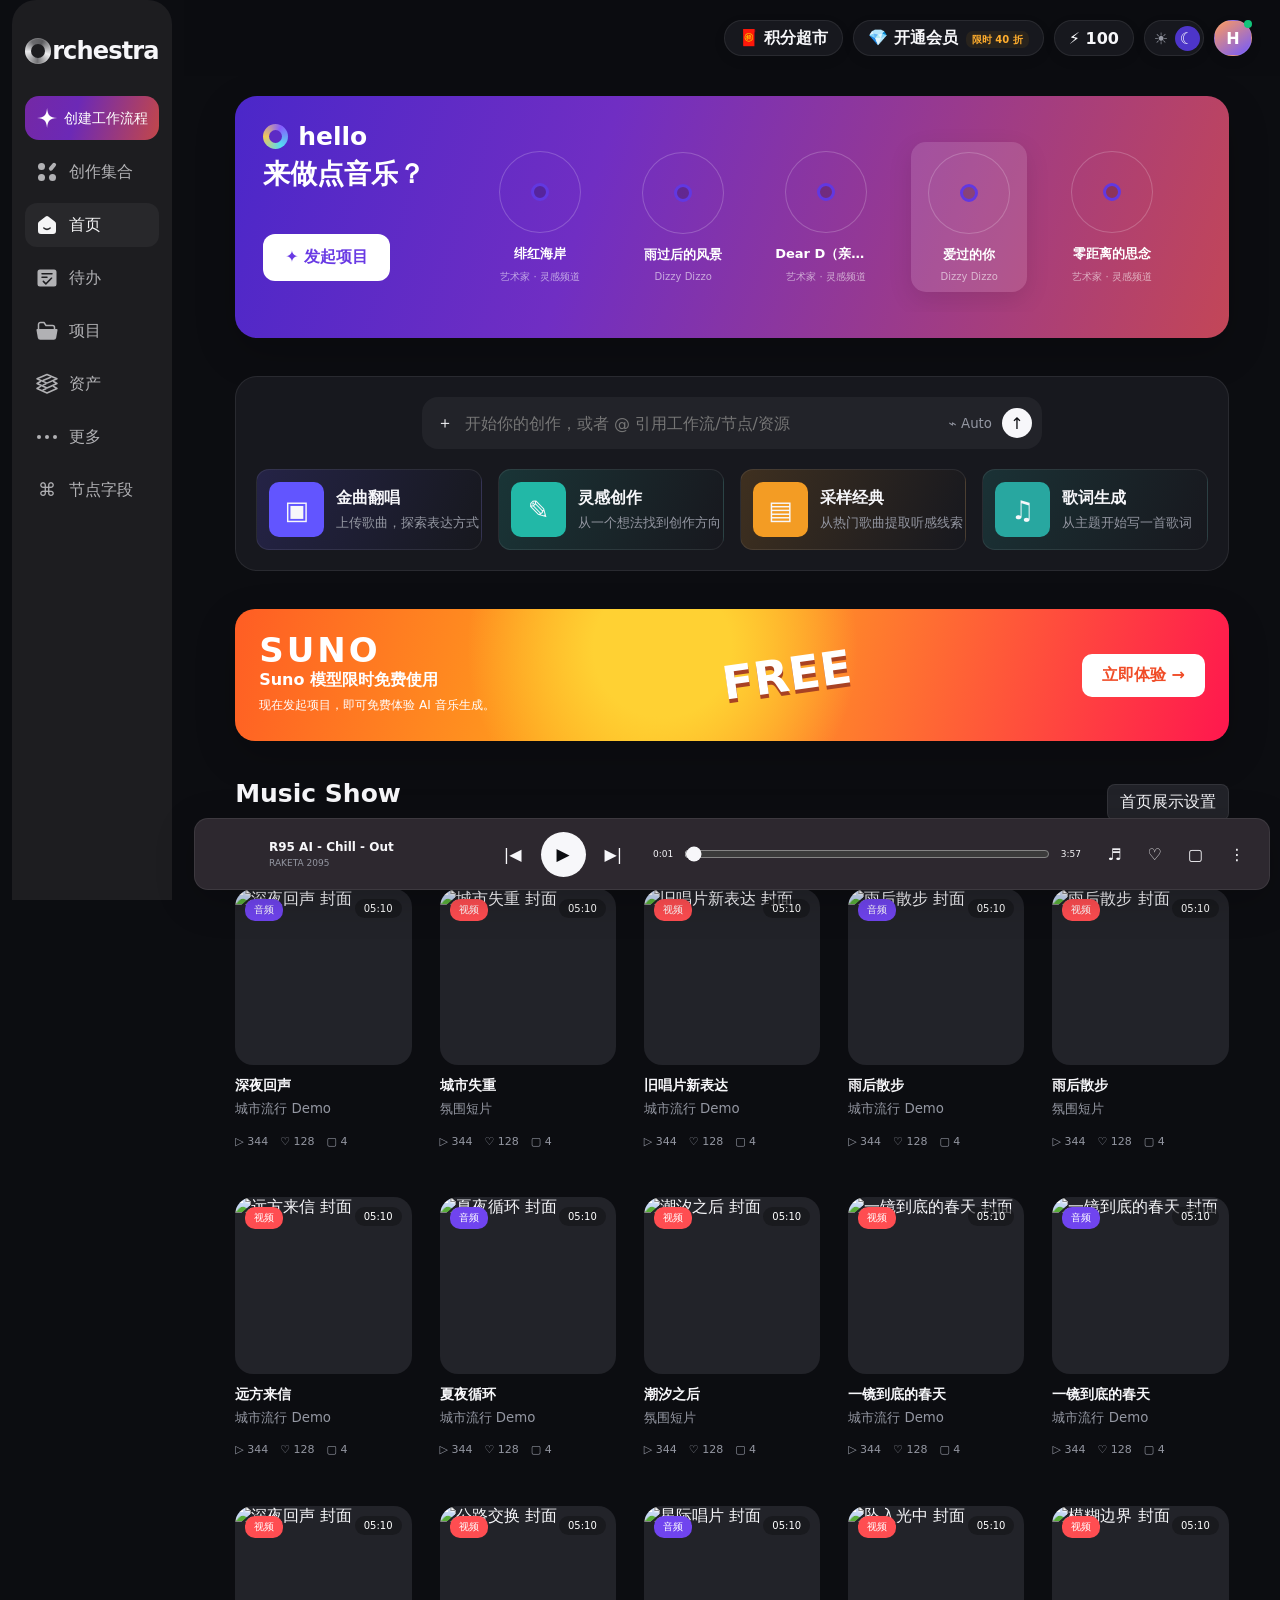
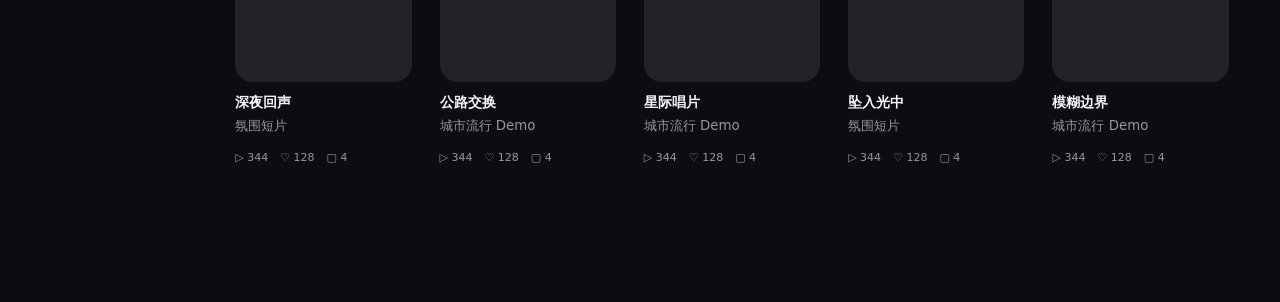
==== commit 4ccd5695: "PRD-1.4.1 创作合集增加排序字段" ====
--- a/index.html
+++ b/index.html
@@ -13,8 +13,9 @@
   <link rel="stylesheet" href="./business.css?v=13" />
   <link rel="stylesheet" href="./project-create.css?v=20261113-project-dialog" />
   <link rel="stylesheet" href="./project-detail.css?v=20261021-full-width" />
-  <link rel="stylesheet" href="./task-center.css?v=20261112-failure-reason" />
-  <link rel="stylesheet" href="./workflows.css?v=20261102-finished-cleanup" />
+  <link rel="stylesheet" href="./task-center.css?v=20261119-duration-reset" />
+  <link rel="stylesheet" href="./workflows.css?v=20261123-restore-filters" />
+<link rel="stylesheet" href="./node-fields.css?v=20261120-readonly-fix" />
   <link rel="stylesheet" href="./playlist-import.css?v=1" />
   <link rel="stylesheet" href="./profile-center.css?v=20261026-account-security" />
   <link rel="stylesheet" href="./node-editor.css?v=20261112-menu-left-zero" />
@@ -30,7 +31,7 @@
   <link rel="stylesheet" href="./reference-song-task.css?v=20261109-timbre-library-entry">
   <link rel="stylesheet" href="./task-audio-picker.css?v=20261022-personal-team">
   <link rel="stylesheet" href="./material-library.css?v=20261112-finished-spacing">
-  <link rel="stylesheet" href="./timbre-creation.css?v=20261118-restore-before-1413">
+  <link rel="stylesheet" href="./timbre-creation.css?v=20261119-timbre-duration">
   <link rel="stylesheet" href="./finished-library.css?v=20261112-grid-cascade-fix">
   <link rel="stylesheet" href="./task-material-reference.css?v=20261022-result-help">
   <link rel="stylesheet" href="./work-output-task.css?v=20261106-assembly-confirm-width">
@@ -338,7 +339,7 @@
     <section class="page-view workflows-page" id="workflowsPage" aria-labelledby="workflowsTitle">
       <h1 class="workflow-sr-only" id="workflowsTitle">创作合集</h1>
       <div class="workflow-toolbar">
-        <label class="workflow-search"><svg class="" viewBox="0 0 24 24" fill="none" stroke="currentColor" stroke-width="1.5" stroke-linecap="round" stroke-linejoin="round" aria-hidden="true" focusable="false"><circle cx="10.8" cy="10.8" r="7.8"/><path d="m16.5 16.5 4.5 4.5"/></svg><input id="workflowSearch" type="search" placeholder="搜索工作流名称" aria-label="搜索工作流名称" aria-controls="workflowList" autocomplete="off" /></label>
+<div class="workflow-filter-group">        <label class="workflow-search"><svg class="" viewBox="0 0 24 24" fill="none" stroke="currentColor" stroke-width="1.5" stroke-linecap="round" stroke-linejoin="round" aria-hidden="true" focusable="false"><circle cx="10.8" cy="10.8" r="7.8"/><path d="m16.5 16.5 4.5 4.5"/></svg><input id="workflowSearch" type="search" placeholder="搜索工作流名称" aria-label="搜索工作流名称" aria-controls="workflowList" autocomplete="off" /></label><div class="workflow-filters"><select id="workflowScope" aria-label="工作流范围"><option value="all">全部工作流</option><option value="mine">我创建的</option><option value="published">团队已发布</option></select><select id="workflowSort" aria-label="排序方式"><option value="updated-desc">更新时间：最新优先</option><option value="updated-asc">更新时间：最早优先</option><option value="created-desc">创建时间：最新优先</option><option value="created-asc">创建时间：最早优先</option></select></div></div>
         <div class="workflow-toolbar-actions">
           <button class="new-workflow" id="newWorkflow" type="button"><svg class="" viewBox="0 0 24 24" fill="none" stroke="currentColor" stroke-width="1.5" stroke-linecap="round" stroke-linejoin="round" aria-hidden="true" focusable="false"><path d="M12 2c-.8 7.4-2.6 9.2-10 10 7.4.8 9.2 2.6 10 10 .8-7.4 2.6-9.2 10-10-7.4-.8-9.2-2.6-10-10Z" fill="currentColor" stroke="none"/></svg><span>新建工作流</span></button>
           <div class="workflow-view-switch" role="group" aria-label="工作流展示方式">
@@ -704,7 +705,7 @@
   </footer>
   <div class="toast" id="toast" role="status"></div>
   <script src="./account-phone.js?v=20261026-account-security"></script>
-  <script src="./script.js?v=20261113-project-init-fix"></script>
+  <script src="./script.js?v=20261123-restore-filters"></script>
   <script src="./profile-phone.js?v=20261026-account-security"></script>
   <script src="./account-ui.js?v=20261028-auth-design"></script>
   <script src="./profile-password.js?v=20261028-auth-design"></script>
@@ -721,15 +722,17 @@
   <script src="./run-pagination.js?v=20261013"></script>
   <script src="./assignee-search.js?v=20261013"></script>
   <script src="./avatar-team-entry.js?v=20261028-auth-design"></script>
-  <script src="./material-library.js?v=20261118-count-segments"></script>
+  <script src="./material-library.js?v=20261119-timbre-duration"></script>
   <script src="./task-workflow-resources.js?v=20261022-result-resources"></script>
   <script src="./task-audio-picker.js?v=20261112-reference-source"></script>
-  <script src="./reference-song-task.js?v=20261112-failure-reason"></script>
-  <script src="./timbre-creation.js?v=20261118-count-segments"></script>
+  <script src="./reference-song-task.js?v=20261119-duration-reset"></script>
+  <script src="./timbre-creation.js?v=20261119-timbre-duration"></script>
   <script src="./task-participation-demo.js?v=20261112-failure-reason"></script>
   <script src="./task-material-reference.js?v=20261029-library-labels"></script>
   <script src="./work-output-task.js?v=20261106-assembly-confirm-width"></script>
   <script src="./task-output-run.js?v=20261103-output-run-dock"></script>
 <script src="./home-templates.js"></script>
+<script src="./node-fields-data.js?v=20261120-csv-update"></script>
+<script src="./node-fields.js?v=20261120-readonly-fix"></script>
 </body>
 </html>
--- a/task-center.css
+++ b/task-center.css
@@ -492,3 +492,13 @@
 #taskDetailPanel .task-failure-run button { display: flex; align-items: center; justify-content: center; gap: 14px; flex: 1; min-height: 56px; margin: 0; padding: 12px; border: 0; border-radius: 14px; background: #ff6b5e12; color: #ff6b5e; font-size: 18px; cursor: pointer; }
 #taskDetailPanel .task-failure-run button:hover { background: #ff6b5e22; }
 #taskDetailPanel .task-failure-run button:focus-visible { outline: 2px solid #ff6b5e; outline-offset: 3px; }
+
+.song-duration-controls{display:flex;flex-direction:column;gap:8px;width:160px;max-width:100%}.song-duration-controls select{width:100%!important}.song-duration-controls select[hidden]{display:none!important}
+
+.song-duration-controls [hidden]{display:none!important}.song-duration-controls [data-duration-custom]{width:100%}.song-duration-controls .song-studio-slider{width:100%;box-sizing:border-box}.song-duration-controls output{min-width:44px;font-variant-numeric:tabular-nums}.song-duration-controls [data-duration-auto]{display:block;margin:5px 0 0 auto;padding:0;border:0;background:transparent;color:var(--muted);font-size:12px;cursor:pointer}
+
+.song-duration-controls [data-duration-custom]{position:relative}
+.song-duration-controls [data-duration-reset]{position:absolute;right:calc(100% + 8px);top:0;display:grid;place-items:center;width:30px;height:32px;padding:0;border:0;border-radius:6px;background:transparent;color:var(--muted);cursor:pointer}
+.song-duration-controls [data-duration-reset]:hover:not(:disabled){background:#ffffff0a;color:#fff}
+.song-duration-controls [data-duration-reset]:focus-visible{outline:2px solid #9c79ff;outline-offset:2px}
+.song-duration-controls [data-duration-reset]:disabled{opacity:.45;cursor:default}
--- a/workflows.css
+++ b/workflows.css
@@ -90,3 +90,21 @@
 body.workflow-mode .player { display: none; }
 @media(max-width:880px) { body.workflow-mode main { padding: 96px 20px 30px; } .workflow-list-shell { padding: 18px; border-radius: 20px; } .workflow-toolbar { gap: 16px; } }
 @media(max-width:600px) { body.workflow-mode main { padding: 88px 14px 24px; } .workflow-toolbar { flex-wrap: wrap; margin-bottom: 24px; } .workflow-search { width: 100%; flex-basis: 100%; } .workflow-toolbar-actions { justify-content: space-between; width: 100%; } .workflow-list-shell { padding: 14px; } }
+
+.workflow-filters{display:flex;align-items:center;gap:10px;flex:none}.workflow-filters select{height:36px;min-width:150px;padding:0 30px 0 12px;border:0;border-radius:12px;background:#29292d;color:#eee;font-size:14px;outline:0;cursor:pointer}.workflow-filters select:focus-visible{outline:2px solid #9872df;outline-offset:2px}.workflow-filters select option{background:#29292d;color:#eee}.workflow-search{border-radius:11px}
+@media(max-width:900px){.workflow-toolbar{gap:12px}.workflow-search{flex:1 1 300px}.workflow-filters{flex:1}.workflow-filters select{min-width:0;flex:1}}
+@media(max-width:600px){.workflow-filters{width:100%}.workflow-filters select{width:50%}}
+
+/* Search, scope and sort share one aligned filter row. */
+.workflow-toolbar{gap:16px}
+.workflow-filter-group{display:flex;align-items:center;gap:10px;flex:1 1 auto;min-width:0}
+.workflow-search{height:40px;width:min(540px,48vw);flex:1 1 360px;max-width:540px;min-width:200px;padding:0 11px;border:1px solid #38383e;border-radius:12px;background:#101014;color:var(--text)}
+.workflow-search svg{width:17px;height:17px}
+.workflow-search input{font-size:14px}
+.workflow-filters{display:flex;align-items:center;gap:9px;flex:none}
+.workflow-filters select{height:36px;min-width:148px;padding:0 28px 0 12px;border:0;border-radius:12px;background:#29292d;color:#eee;font-size:14px;outline:0;cursor:pointer}
+.workflow-filters select:last-child{min-width:176px}
+.workflow-filters select:focus-visible{outline:2px solid #9872df;outline-offset:2px}
+.workflow-filters select option{background:#29292d;color:#eee}
+@media(max-width:1050px){.workflow-filter-group{flex-wrap:wrap}.workflow-search{flex-basis:100%;max-width:none;width:100%}}
+@media(max-width:600px){.workflow-toolbar{align-items:stretch}.workflow-filter-group{width:100%;flex-basis:100%}.workflow-search{min-width:0}.workflow-filters{width:100%}.workflow-filters select{min-width:0!important;flex:1}.workflow-toolbar-actions{width:100%;justify-content:flex-end}}
--- a/node-fields.css
+++ b/node-fields.css
@@ -0,0 +1,61 @@
+.node-fields-page{padding:28px 32px;min-height:calc(100vh - 70px);color:var(--text)}.nf-header,.nf-main-head{display:flex;align-items:center;justify-content:space-between;gap:18px}.nf-header{margin-bottom:22px}.nf-header h1{margin:6px 0;font-size:24px}.nf-header p,.nf-main-head p{margin:0;color:var(--muted)}.nf-header .eyebrow{color:#a77aff;font-size:11px;letter-spacing:.12em}.nf-header button,.nf-main-head button,.node-fields-page dialog button{padding:9px 14px;border:1px solid var(--line);border-radius:8px;background:var(--surface-2);color:var(--text);cursor:pointer}.nf-header .primary-button,.nf-main-head .primary-button,.node-fields-page dialog [data-nf-save]{background:#713bfa;border-color:#713bfa;color:#fff}.nf-layout{display:grid;grid-template-columns:245px minmax(0,1fr);gap:16px;min-height:68vh}.nf-panel{min-width:0;padding:16px;border:1px solid var(--line);border-radius:14px;background:var(--surface)}.nf-search{display:flex;align-items:center;gap:8px;padding:8px 10px;margin-bottom:12px;border:1px solid var(--line);border-radius:8px;background:var(--surface-2)}.nf-search input{width:100%;border:0;outline:0;background:transparent;color:var(--text)}.nf-node{display:flex;width:100%;flex-direction:column;gap:4px;padding:11px;border:0;border-radius:8px;background:transparent;color:var(--text);text-align:left;cursor:pointer}.nf-node.active,.nf-node:hover{background:var(--surface-2)}.nf-node small{color:var(--muted)}.nf-main-head{padding:2px 2px 15px}.nf-main-head h2{margin:0 0 6px;font-size:18px}.nf-table-wrap{overflow:auto;border:1px solid var(--line);border-radius:10px}.nf-table-wrap table{width:100%;border-collapse:collapse;font-size:13px}.nf-table-wrap th,.nf-table-wrap td{padding:10px;border-bottom:1px solid var(--line);text-align:left;max-width:220px;overflow:hidden;text-overflow:ellipsis;white-space:nowrap}.nf-table-wrap th{background:var(--surface-2);color:var(--muted);font-weight:600}.nf-table-wrap code{color:#b794ff}.nf-action{padding:3px 6px;border:0;background:transparent;color:#a77aff;cursor:pointer}.nf-action.danger{color:#ef7373}.nf-empty{text-align:center!important;color:var(--muted);padding:42px!important}.node-fields-page dialog{width:min(720px,calc(100vw - 30px));max-height:85vh;padding:22px}.node-fields-page dialog::backdrop{background:#0008}.node-fields-page dialog h2{margin:0 0 16px}.nf-form-grid{display:grid;grid-template-columns:1fr 1fr;gap:12px;max-height:60vh;overflow:auto}.nf-form-grid label{display:grid;gap:5px;color:var(--muted);font-size:12px}.nf-form-grid input{padding:9px;border:1px solid var(--line);border-radius:7px;background:var(--surface-2);color:var(--text)}.node-fields-page dialog footer{display:flex;justify-content:flex-end;gap:8px;margin-top:16px}@media(max-width:760px){.node-fields-page{padding:18px}.nf-layout{grid-template-columns:1fr}.nf-layout aside{max-height:230px;overflow:auto}.nf-form-grid{grid-template-columns:1fr}}
+/* Tighter spacing for the node field workspace. */
+.node-fields-page{padding:18px 22px;min-height:calc(100vh - 52px)}
+.nf-header{margin-bottom:14px}
+.nf-layout{grid-template-columns:220px minmax(0,1fr);gap:12px;min-height:0;align-items:start}
+.nf-panel{padding:12px;border-radius:12px}
+.nf-main-head{padding:0 0 10px}
+.nf-main-head h2{font-size:16px}
+.nf-node{padding:8px 9px;gap:2px}
+.nf-table-wrap th,.nf-table-wrap td{padding:7px 8px;line-height:1.35}
+.nf-form-grid{gap:9px}
+@media(max-width:760px){.node-fields-page{padding:14px}.nf-layout{gap:10px}.nf-layout aside{max-height:190px}}
+/* Further reduce unused whitespace on the node field page. */
+.node-fields-page{padding:12px 16px;min-height:0}
+.node-fields-page .nf-header{margin:0 0 10px;min-height:0}
+.node-fields-page .nf-header h1{font-size:21px;margin:3px 0}
+.node-fields-page .nf-header p{font-size:12px}
+.node-fields-page .nf-layout{grid-template-columns:190px minmax(0,1fr);gap:8px;min-height:0;align-items:start}
+.node-fields-page .nf-panel{padding:9px;border-radius:10px}
+.node-fields-page .nf-search{padding:6px 8px;margin-bottom:7px}
+.node-fields-page .nf-node{padding:6px 8px;line-height:1.3}
+.node-fields-page .nf-node small{font-size:11px}
+.node-fields-page .nf-main-head{padding:0 0 7px;min-height:0}
+.node-fields-page .nf-main-head p{font-size:12px}
+.node-fields-page .nf-table-wrap th,.node-fields-page .nf-table-wrap td{padding:5px 7px;line-height:1.25}
+.node-fields-page .nf-layout aside{max-height:calc(100vh - 150px);overflow:auto}
+@media(max-width:760px){.node-fields-page{padding:10px}.node-fields-page .nf-layout{gap:7px}.node-fields-page .nf-layout aside{max-height:155px}}
+/* Align node field content to the compact page spacing in the reference. */
+.node-fields-page{padding:20px 28px;min-height:0}
+.node-fields-page .nf-header{margin:0 0 20px;min-height:0}
+.node-fields-page .nf-layout{grid-template-columns:190px minmax(0,1fr);gap:16px;min-height:0;align-items:start}
+.node-fields-page .nf-panel{padding:10px}
+.node-fields-page .nf-main-head{padding:0 0 8px}
+.node-fields-page .nf-table-wrap th,.node-fields-page .nf-table-wrap td{padding:6px 8px}
+.node-fields-page .nf-node{padding:6px 8px}
+/* Reference layout: keep the page header and parameter workspace 20px apart. */
+#nodeFieldsPage{display:none;padding:16px 24px!important;min-height:0!important;}
+#nodeFieldsPage.active{display:block!important;}
+#nodeFieldsPage>.nf-header{margin:0 0 20px!important;padding:0!important;}
+#nodeFieldsPage>.nf-layout{display:grid!important;grid-template-columns:190px minmax(0,1fr)!important;column-gap:16px!important;row-gap:10px!important;width:100%!important;min-height:0!important;margin:0!important;}
+#nodeFieldsPage>.nf-layout>aside,#nodeFieldsPage>.nf-layout>main{width:auto!important;max-width:none!important;min-width:0!important;margin:0!important;}
+/* Remove the oversized left inset marked in the layout reference. */
+#nodeFieldsPage{margin-left:0!important;}
+#nodeFieldsPage>.nf-header,#nodeFieldsPage>.nf-layout{margin-left:0!important;}
+#nodeFieldsPage{position:relative;left:-96px;width:calc(100% + 96px);}
+@media(max-width:760px){#nodeFieldsPage{left:0;width:100%;}}
+#nodeFieldsPage{width:auto!important;margin-left:20px!important;}
+@media(max-width:760px){#nodeFieldsPage{margin-left:20px!important;width:auto!important;}}
+#nodeFieldsPage{box-sizing:border-box;width:auto!important;margin-right:0!important;padding-right:16px!important;}
+#nodeFieldsPage>.nf-layout{width:100%!important;grid-template-columns:190px minmax(0,1fr)!important;}
+#nodeFieldsPage>.nf-layout>main{width:100%!important;min-width:0!important;box-sizing:border-box;}
+#nodeFieldsPage .nf-table-wrap{width:100%;}
+#nodeFieldsPage .nf-table-wrap table{width:100%;table-layout:fixed;}
+
+body.node-fields-mode > .player{display:none!important}
+body.node-fields-mode #assetLibraryTabs{display:none!important}
+#nodeFieldsPage>.nf-layout>main{margin-right:20px!important;width:calc(100% - 20px)!important;}
+@media(max-width:760px){#nodeFieldsPage>.nf-layout>main{margin-right:0!important;width:100%!important;}}
+
+body.node-fields-readonly #nodeFieldsPage [data-nf-add-node],body.node-fields-readonly #nodeFieldsPage [data-nf-add-field],body.node-fields-readonly #nodeFieldsPage [data-nf-edit],body.node-fields-readonly #nodeFieldsPage [data-nf-delete]{display:none!important}
+body.node-fields-readonly #nodeFieldsPage th:last-child,body.node-fields-readonly #nodeFieldsPage td:last-child{display:none!important}
--- a/timbre-creation.css
+++ b/timbre-creation.css
@@ -588,3 +588,8 @@
   min-height: 0;
   flex: 1 1 0;
 }
+
+.timbre-creation .timbre-duration-setting{display:flex;align-items:center;justify-content:space-between;margin:24px 0;gap:40px;font-size:13px;color:var(--muted)}
+.timbre-creation .timbre-duration-setting select{height:34px;margin:0;padding:0 12px;border:0;border-radius:8px;background:#303033;color:var(--text)}
+.timbre-creation .timbre-duration-setting input[type="range"]{width:88px;min-width:0;margin:0 12px;padding:0;accent-color:#aaa5b6}
+.timbre-creation .timbre-duration-setting output{margin:0;font-size:13px}
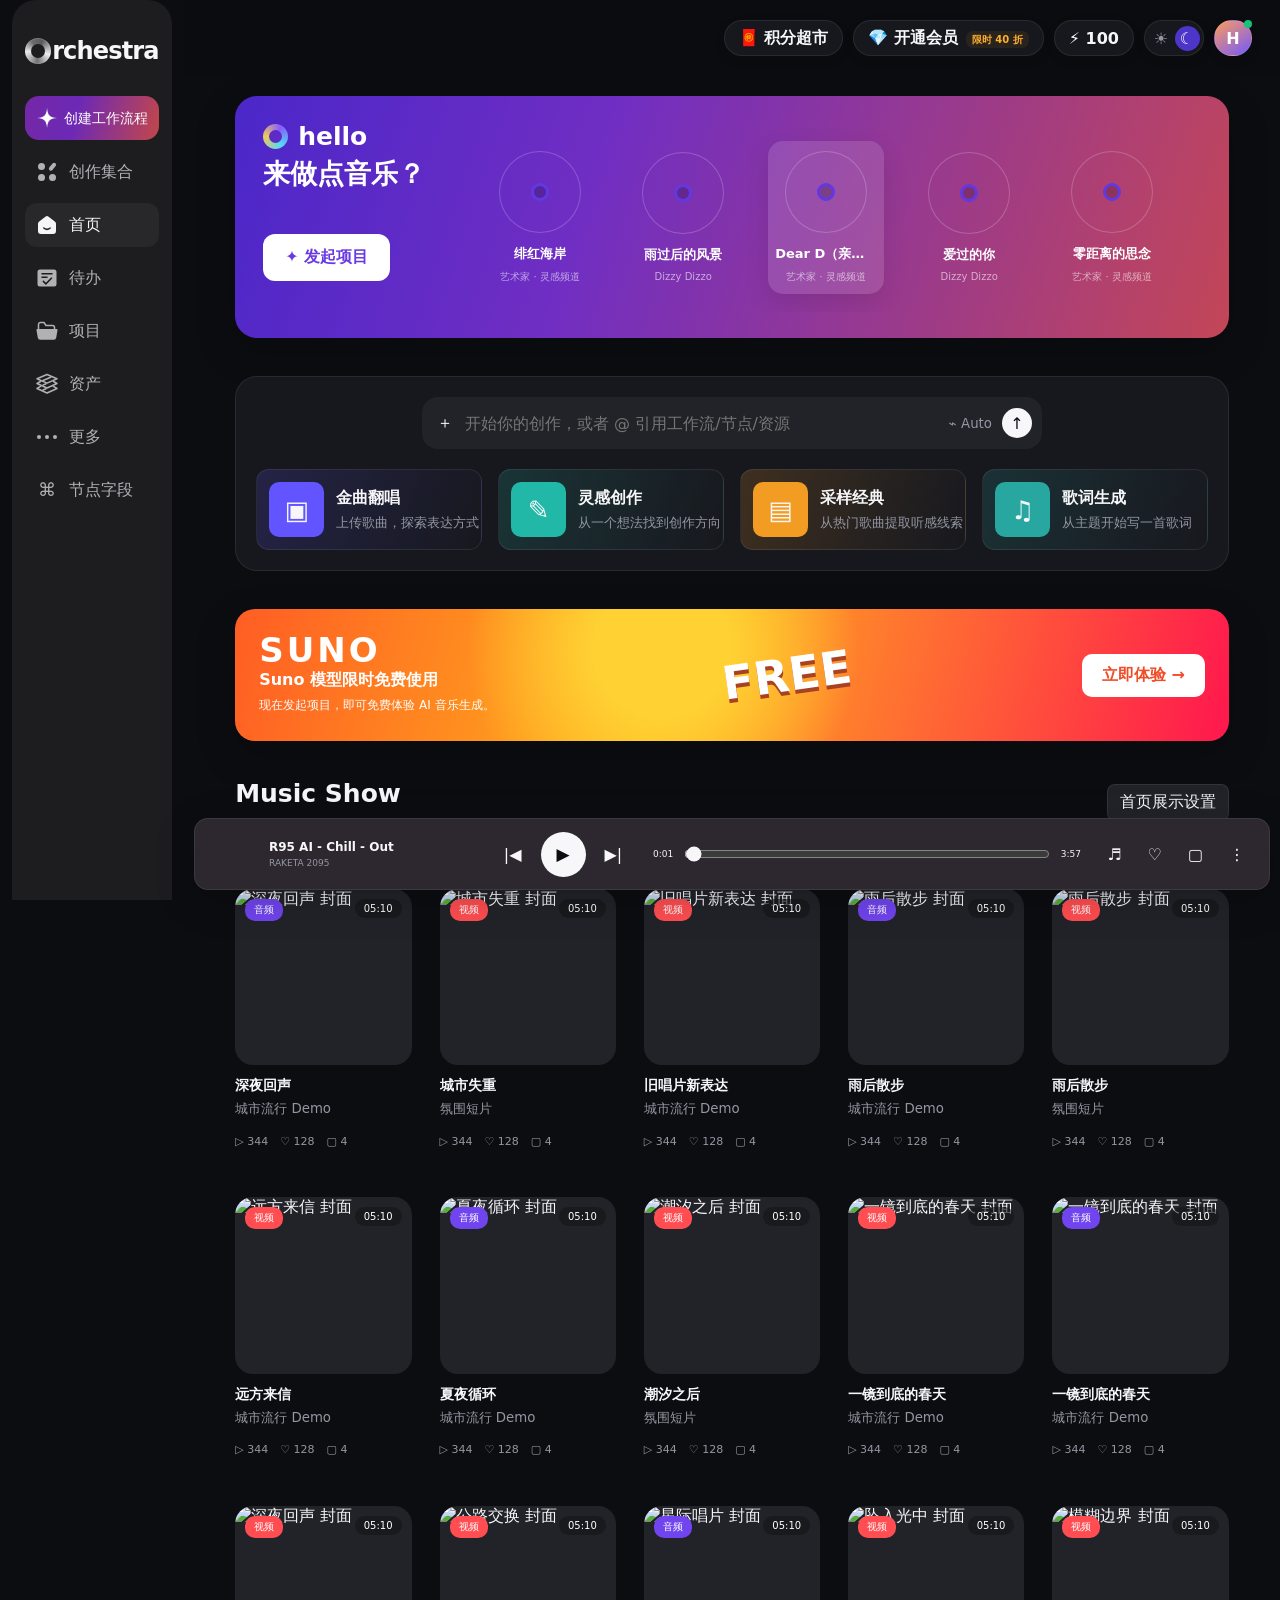
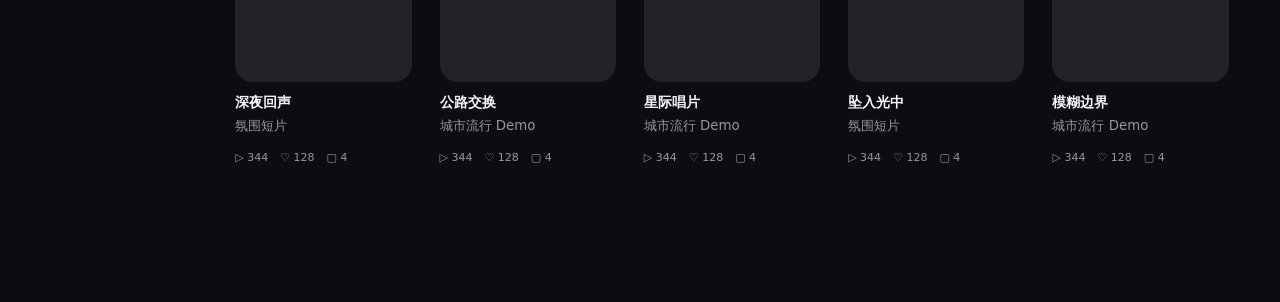
==== commit 0120723b: "PRD-1.4.1 节点字段变更" ====
--- a/index.html
+++ b/index.html
@@ -18,7 +18,7 @@
 <link rel="stylesheet" href="./node-fields.css?v=20261120-readonly-fix" />
   <link rel="stylesheet" href="./playlist-import.css?v=1" />
   <link rel="stylesheet" href="./profile-center.css?v=20261026-account-security" />
-  <link rel="stylesheet" href="./node-editor.css?v=20261112-menu-left-zero" />
+  <link rel="stylesheet" href="./node-editor.css?v=20261124-gender-width" />
   <link rel="stylesheet" href="./production-model.css?v=20261021-full-width" />
   <link rel="stylesheet" href="./team-navigation.css?v=8" />
   <link rel="stylesheet" href="./team-invites.css?v=20261028-auth-design">
@@ -28,7 +28,7 @@
   <link rel="stylesheet" href="./no-organization.css?v=20261110-asset-library-tabs">
   <script>try{const teams=JSON.parse(localStorage.getItem('orchestra-login-organizations')||'null');if(Array.isArray(teams)&&teams.length===0){window.noOrganizationMode=true;document.documentElement.classList.add('no-organization')}}catch{}</script>
   <link rel="stylesheet" href="./task-participation.css?v=20261028-progress-style">
-  <link rel="stylesheet" href="./reference-song-task.css?v=20261109-timbre-library-entry">
+  <link rel="stylesheet" href="./reference-song-task.css?v=20261124-timbre-width-styleweight">
   <link rel="stylesheet" href="./task-audio-picker.css?v=20261022-personal-team">
   <link rel="stylesheet" href="./material-library.css?v=20261112-finished-spacing">
   <link rel="stylesheet" href="./timbre-creation.css?v=20261119-timbre-duration">
@@ -705,7 +705,7 @@
   </footer>
   <div class="toast" id="toast" role="status"></div>
   <script src="./account-phone.js?v=20261026-account-security"></script>
-  <script src="./script.js?v=20261123-restore-filters"></script>
+  <script src="./script.js?v=20261123-scope-restore"></script>
   <script src="./profile-phone.js?v=20261026-account-security"></script>
   <script src="./account-ui.js?v=20261028-auth-design"></script>
   <script src="./profile-password.js?v=20261028-auth-design"></script>
@@ -715,7 +715,7 @@
   <script src="./reference-library.js?v=2"></script>
   <script src="./playlist-import.js?v=1"></script>
   <script src="./finished-library.js?v=20261112-finished-header"></script>
-  <script src="./workflow-editor.js?v=20261112-node-max"></script>
+  <script src="./workflow-editor.js?v=20261124-styleweight-85"></script>
   <script src="./team-navigation.js?v=20261110-asset-library-tabs"></script>
   <script src="./logout.js?v=20261028-auth-design"></script>
   <script src="./team-invites.js?v=20261028-auth-design"></script>
@@ -725,14 +725,14 @@
   <script src="./material-library.js?v=20261119-timbre-duration"></script>
   <script src="./task-workflow-resources.js?v=20261022-result-resources"></script>
   <script src="./task-audio-picker.js?v=20261112-reference-source"></script>
-  <script src="./reference-song-task.js?v=20261119-duration-reset"></script>
+  <script src="./reference-song-task.js?v=20261124-timbre-width-styleweight"></script>
   <script src="./timbre-creation.js?v=20261119-timbre-duration"></script>
   <script src="./task-participation-demo.js?v=20261112-failure-reason"></script>
   <script src="./task-material-reference.js?v=20261029-library-labels"></script>
   <script src="./work-output-task.js?v=20261106-assembly-confirm-width"></script>
   <script src="./task-output-run.js?v=20261103-output-run-dock"></script>
 <script src="./home-templates.js"></script>
-<script src="./node-fields-data.js?v=20261120-csv-update"></script>
-<script src="./node-fields.js?v=20261120-readonly-fix"></script>
+<script src="./node-fields-data.js?v=20261124-reset-import"></script>
+<script src="./node-fields.js?v=20261124-reset-import-v2"></script>
 </body>
 </html>
--- a/node-editor.css
+++ b/node-editor.css
@@ -140,3 +140,39 @@
 #canvasMenu button.is-current, #canvasMenu button:hover { background: #363638; color: #fff; }
 #canvasMenu button:focus-visible { outline: 2px solid #9e8bed; outline-offset: -2px; }
 .canvas-menu-divider { height: 1px; margin: 7px 0; background: #333337; }
+/* Circular hover help icon for canvas field descriptions. */
+.node-field-info{position:relative;display:inline-grid;place-items:center;flex:0 0 14px;width:14px;height:14px;box-sizing:border-box;border:1px solid currentColor;border-radius:50%;font-size:9px;font-weight:700;line-height:1;color:var(--muted);cursor:help;vertical-align:middle}
+.node-field-info:hover,.node-field-info:focus-visible{color:var(--text);border-color:var(--text);outline:none}
+.node-field-info[data-tooltip]::after{content:attr(data-tooltip);position:absolute;left:50%;bottom:calc(100% + 8px);z-index:1000;display:none;width:max-content;max-width:280px;padding:8px 10px;border:1px solid var(--line);border-radius:8px;background:var(--surface-2);color:var(--text);font-size:12px;font-weight:400;line-height:1.5;white-space:normal;box-shadow:0 6px 20px #0005;transform:translateX(-50%)}
+.node-field-info[data-tooltip]:hover::after,.node-field-info[data-tooltip]:focus-visible::after{display:block}
+
+/* Consistent compact dark switch controls for canvas node booleans. */
+.flow-node .node-toggle-switch{appearance:none;-webkit-appearance:none;position:relative;display:inline-block;flex:0 0 38px;width:38px;height:22px;min-height:22px;margin:0;padding:2px;border:1px solid #55545c;border-radius:999px;background:#38383e;box-shadow:inset 0 1px 2px #0004;vertical-align:middle;cursor:pointer;transition:background .16s,border-color .16s}
+.flow-node .node-toggle-switch::before{content:"";position:absolute;top:2px;left:2px;width:16px;height:16px;border-radius:50%;background:#f4f2f7;box-shadow:0 1px 3px #0005;transition:transform .16s}
+.flow-node .node-toggle-switch:checked{border-color:#7848e8;background:#7442e8}
+.flow-node .node-toggle-switch:checked::before{transform:translateX(16px)}
+.flow-node .node-toggle-switch:focus-visible{outline:2px solid #a076ef;outline-offset:3px}
+.flow-node .node-field.inline-field:has(.node-toggle-switch){min-height:34px}
+.flow-node .node-field.inline-field:has(.node-toggle-switch)>span{margin:0}
+/* All canvas switches use the established Max mode visual exactly. */
+.flow-node .node-toggle-switch,.flow-node .node-max-switch{appearance:none;-webkit-appearance:none;position:relative;display:block;flex:0 0 34px;width:34px;height:20px;min-height:0;margin:0;padding:3px;border:0;border-radius:12px;background:#45454b;box-shadow:none;cursor:pointer;transition:background .15s}
+.flow-node .node-toggle-switch::before,.node-max-switch::before{content:"";position:absolute;top:3px;left:3px;display:block;width:14px;height:14px;border-radius:50%;background:#fff;box-shadow:none;transition:transform .15s}
+.flow-node .node-toggle-switch:checked,.flow-node .node-max-switch:checked{border:0;background:#8559e8}
+.flow-node .node-toggle-switch:checked::before,.node-max-switch:checked::before{transform:translateX(14px)}
+/* Match the supplied canvas switch examples: purple-on, charcoal-off. */
+.flow-node .node-toggle-switch,.flow-node .node-max-switch{appearance:none;-webkit-appearance:none;position:relative;display:block;flex:0 0 44px;width:44px;height:28px;min-height:28px;margin:0;padding:3px;border:0;border-radius:999px;background:#3a3a40;box-shadow:none;cursor:pointer;transition:background .16s ease}
+.flow-node .node-toggle-switch::before,.flow-node .node-max-switch::before{content:"";position:absolute;top:3px;left:3px;display:block;width:22px;height:22px;border-radius:50%;background:#c9c9cf;box-shadow:0 1px 2px #0004;transition:transform .16s ease,background .16s ease}
+.flow-node .node-toggle-switch:checked,.flow-node .node-max-switch:checked{background:#7137f4}
+.flow-node .node-toggle-switch:checked::before,.flow-node .node-max-switch:checked::before{transform:translateX(16px);background:#fff}
+.flow-node .node-toggle-switch:focus-visible,.flow-node .node-max-switch:focus-visible{outline:2px solid #a076ef;outline-offset:3px}
+
+.node-variety-control{display:flex;align-items:center;width:160px;height:34px;box-sizing:border-box;overflow:hidden;border:1px solid color-mix(in srgb,var(--canvas-text) 10%,transparent);border-radius:9px;background:var(--canvas-field)}.node-variety-control input[type="range"]{flex:1;min-width:0;width:100%;height:4px;margin:0 11px;accent-color:#eee;cursor:pointer}.node-variety-control output{display:grid;place-items:center;align-self:stretch;min-width:52px;padding:0 8px;border-left:1px solid color-mix(in srgb,var(--canvas-text) 12%,transparent);color:var(--canvas-text);font-size:11px;white-space:nowrap}
+.node-variety-control{width:142px;height:24px;border-radius:6px;padding:5px 8px;box-sizing:border-box}
+.node-variety-control input[type="range"]{margin:0 6px}
+.node-variety-control output{min-width:48px;padding:0 5px}
+/* Align variety and numeric range controls to one shared compact footprint. */
+.flow-node .node-range,.flow-node .node-variety-control{display:flex;align-items:center;flex:0 0 142px;width:142px;height:24px;min-height:24px;box-sizing:border-box;overflow:hidden;padding:5px 8px;border:0;border-radius:6px;background:var(--canvas-field)}
+.flow-node .node-range input[type="range"],.flow-node .node-variety-control input[type="range"]{flex:1;min-width:0;width:100%;height:4px;margin:0 6px;padding:0;accent-color:#dedee1;cursor:pointer}
+.flow-node .node-range output,.flow-node .node-variety-control output{display:grid;place-items:center;align-self:stretch;flex:0 0 48px;min-width:48px;margin:0;padding:0 5px;border-left:1px solid color-mix(in srgb,var(--canvas-text) 12%,transparent);color:var(--text);font-size:11px;text-align:center;white-space:nowrap}
+
+.node-gender-field{align-items:center}.node-gender-choice{display:flex;flex:0 0 142px;width:142px;height:32px;gap:0;padding:2px;border:0;border-radius:7px;background:#35363a;overflow:hidden}.node-gender-choice button{flex:1;width:auto;height:28px;padding:0;border:0;border-radius:5px;background:transparent;color:#aaaeb5;font-size:13px;font-weight:600}.node-gender-choice button.active{background:#f2f2f3;color:#28292c}.node-gender-choice button:hover:not(.active){color:#fff}
--- a/reference-song-task.css
+++ b/reference-song-task.css
@@ -33,32 +33,32 @@
 .song-studio-reference-empty small { font-size: 12px; }
 .song-studio-reference-hint { margin: 10px 0 0; color: var(--muted); font-size: 11px; line-height: 1.65; }
 .reference-song-studio button:disabled { cursor: not-allowed; opacity: .45; }
-.song-studio-info { position: relative; display: inline-flex; align-items: center; cursor: help; font-size: 14px; }
+.song-studio-info { position: relative; display: inline-grid; place-items: center; flex: 0 0 14px; width: 14px; height: 14px; box-sizing: border-box; border: 1px solid currentColor; border-radius: 50%; color: var(--muted); cursor: help; font-size: 9px; font-weight: 700; line-height: 1; }
 .song-studio-info::after { position: absolute; z-index: 5; top: calc(100% + 8px); left: -80px; width: 180px; padding: 9px 12px; border: 1px solid var(--line); border-radius: 8px; background: var(--bg); color: var(--text); box-shadow: 0 8px 24px #0005; content: attr(data-tip); font-size: 12px; line-height: 1.6; font-weight: 400; opacity: 0; visibility: hidden; pointer-events: none; }
 .song-studio-info:hover::after,.song-studio-info:focus-visible::after { opacity: 1; visibility: visible; }
 .reference-song-studio .song-studio-field input,.reference-song-studio .song-studio-field textarea { width: 100%; box-sizing: border-box; padding: 11px 13px; border: 1px solid transparent; border-radius: 8px; background: color-mix(in srgb,var(--text) 8%,var(--surface-2)); color: var(--text); font: inherit; font-size: 13px; }
 .reference-song-studio .song-studio-field input { height: 42px; }
 .reference-song-studio .song-studio-field textarea.song-studio-lyrics { height: 200px; min-height: 200px; border-color: color-mix(in srgb,var(--muted) 45%,transparent); line-height: 1.65; resize: vertical; }
 .reference-song-studio .song-studio-field input::placeholder,.reference-song-studio .song-studio-field textarea::placeholder { color: var(--muted); opacity: .7; }
-.song-studio-settings { display: grid; gap: 25px; padding-block: 6px 12px; }
-.song-studio-setting { display: flex; align-items: center; justify-content: space-between; gap: 16px; min-height: 32px; color: var(--muted); font-size: 13px; }
+.song-studio-settings { display: grid; gap: 26px; padding-block: 6px 12px; }
+.song-studio-setting { display: flex; align-items: center; justify-content: space-between; gap: 12px; min-height: 28px; color: var(--muted); font-size: 12px; }
 .song-studio-setting > span:first-child { display: inline-flex; align-items: center; gap: 6px; }
-.song-studio-setting select { width: 160px; min-height: 34px; padding: 6px 10px; border: 1px solid transparent; border-radius: 8px; background: color-mix(in srgb,var(--text) 8%,var(--surface-2)); color: var(--text); font: inherit; }
-.song-studio-count { display: flex; gap: 8px; }
+.song-studio-setting select { flex: 0 0 142px; width: 142px; min-height: 28px; padding: 5px 9px; border: 1px solid transparent; border-radius: 6px; background: color-mix(in srgb,var(--text) 8%,var(--surface-2)); color: var(--text); font: inherit; font-size: 12px; }
+.song-studio-count { display: flex; flex: 0 0 142px; width: 142px; gap: 4px; }
 .song-studio-count label { position: relative; display: block; cursor: pointer; }
 .song-studio-count input { position: absolute; width: 100%; height: 100%; margin: 0; opacity: 0; }
-.song-studio-count span { display: grid; place-items: center; width: 36px; height: 32px; border-radius: 5px; color: var(--muted); }
+.song-studio-count span { display: grid; place-items: center; width: 29px; height: 29px; border-radius: 6px; color: var(--muted); font-size: 14px; font-weight: 600; }
 .song-studio-count input:checked + span { color: var(--text); background: color-mix(in srgb,var(--text) 12%,var(--surface-2)); }
 .song-studio-count input:focus-visible + span,.song-studio-switch input:focus-visible + i { outline: 2px solid #ac8cf7; outline-offset: 2px; }
-.song-studio-slider { display: flex; align-items: center; width: 160px; height: 34px; border-radius: 8px; background: color-mix(in srgb,var(--text) 5%,var(--surface-2)); }
-.song-studio-slider input { flex: 1; min-width: 0; width: 88px; margin: 0 12px; accent-color: #aaa5b6; cursor: pointer; }
-.song-studio-slider output { display: grid; place-items: center; align-self: stretch; min-width: 54px; border-left: 1px solid var(--line); color: var(--text); font-variant-numeric: tabular-nums; }
-.song-studio-switch { position: relative; display: inline-flex; width: 48px; height: 28px; }
+.song-studio-slider { display: flex; align-items: center; flex: 0 0 142px; width: 142px; height: 24px; border-radius: 6px; background: color-mix(in srgb,var(--text) 5%,var(--surface-2)); }
+.song-studio-slider input { flex: 1; min-width: 0; width: 88px; height: 4px; margin: 0 6px; padding: 0; accent-color: #dedee1; cursor: pointer; }
+.song-studio-slider output { display: grid; place-items: center; align-self: stretch; flex: 0 0 48px; min-width: 48px; border-left: 1px solid var(--line); color: var(--text); font-size: 11px; font-variant-numeric: tabular-nums; }
+.song-studio-switch { position: relative; display: inline-flex; flex: 0 0 44px; width: 44px; height: 28px; }
 .song-studio-switch input { position: absolute; z-index: 1; width: 100%; height: 100%; margin: 0; opacity: 0; cursor: pointer; }
-.song-studio-switch i { width: 100%; height: 100%; border-radius: 99px; background: color-mix(in srgb,var(--text) 9%,var(--surface-2)); }
-.song-studio-switch i::before { content: ''; display: block; width: 22px; height: 22px; margin: 3px; border-radius: 50%; background: #96959e; transition: transform .15s ease; }
-.song-studio-switch input:checked + i { background: #8058e7; }
-.song-studio-switch input:checked + i::before { transform: translateX(20px); background: #fff; }
+.song-studio-switch i { width: 100%; height: 100%; border-radius: 99px; background: #3a3a40; }
+.song-studio-switch i::before { content: ''; display: block; width: 22px; height: 22px; margin: 3px; border-radius: 50%; background: #c9c9cf; transition: transform .15s ease; }
+.song-studio-switch input:checked + i { background: #7137f4; }
+.song-studio-switch input:checked + i::before { transform: translateX(16px); background: #fff; }
 .song-studio-setting :disabled { cursor: default; }
 .song-studio-player { padding: 12px; border: 1px solid transparent; border-radius: 9px; background: color-mix(in srgb,var(--surface-2) 85%,var(--surface)); }
 .song-studio-player.is-reference { background: color-mix(in srgb,var(--text) 8%,var(--surface-2)); }
@@ -135,3 +135,32 @@
 @media (max-width: 1180px) { .song-studio-columns { grid-template-columns: minmax(0,1.3fr) minmax(260px,1fr); gap: 10px; padding: 12px; } .song-studio-scroll { padding: 14px; } .song-studio-actions { padding: 14px; gap: 8px; } .song-studio-actions button { padding: 0 9px; } }
 @media (max-width: 760px) { .song-studio-columns { grid-template-columns: 1fr; } .song-studio-panel { height: auto; max-height: none; } .song-studio-input .song-studio-scroll { max-height: 620px; } .song-studio-output .song-studio-scroll { max-height: 560px; } .song-studio-header { padding: 16px; } .song-studio-header .ref-workbench-meta { gap: 6px; } .song-studio-header h2 { font-size: 14px; } }
 
+
+/* Reference-song todo settings mirror the compact canvas field controls. */
+.song-studio-variety { display:flex;align-items:center;flex:0 0 142px;width:142px;height:24px;box-sizing:border-box;overflow:hidden;border-radius:6px;background:color-mix(in srgb,var(--text) 5%,var(--surface-2)); }
+.song-studio-variety input { flex:1;min-width:0;width:100%;height:4px;margin:0 6px;accent-color:#dedee1;cursor:pointer; }
+.song-studio-variety output { display:grid;place-items:center;align-self:stretch;flex:0 0 48px;min-width:48px;border-left:1px solid var(--line);color:var(--text);font-size:11px; }
+.song-studio-gender { display:flex;flex:0 0 142px;width:142px;height:32px;gap:0;padding:2px;border-radius:7px;background:#35363a;overflow:hidden; }
+.song-studio-gender label { position:relative;display:block;flex:1;cursor:pointer; }
+.song-studio-gender input { position:absolute;width:100%;height:100%;margin:0;opacity:0; }
+.song-studio-gender label span { display:grid;place-items:center;height:28px;border-radius:5px;color:#aaaeb5;font-size:13px;font-weight:600; }
+.song-studio-gender input:checked + span { background:#f2f2f3;color:#28292c; }
+.song-studio-gender input:focus-visible + span { outline:2px solid #ac8cf7;outline-offset:2px; }
+.song-duration-controls > [data-duration-custom] { flex:0 0 142px;width:142px; }
+.song-duration-controls [data-duration-custom] .song-studio-slider { flex:1 1 auto;width:auto; }
+.song-duration-controls [data-duration-reset],.song-duration-controls [data-duration-auto] { display:none; }
+
+/* Keep the duration selector compact in the todo panel and restore an editable custom slider. */
+.reference-song-studio .song-duration-controls { display:flex!important;flex:0 0 142px;flex-direction:column;align-items:stretch;gap:2px;width:142px;height:auto;min-height:24px; }
+.reference-song-studio .song-duration-controls > select { flex:none;width:142px!important;height:24px;min-height:24px;padding:3px 8px; }
+.reference-song-studio .song-duration-controls > [data-duration-custom]:not([hidden]) { display:grid;grid-template-columns:24px minmax(0,1fr);grid-template-rows:24px 14px;align-items:center;gap:2px 4px;flex:none;width:142px!important;height:auto;min-height:40px; }
+.reference-song-studio .song-duration-controls [data-duration-reset] { position:static;grid-column:1;grid-row:1;display:grid!important;place-items:center;width:24px;height:24px;padding:0;border:0;border-radius:6px;background:transparent;color:var(--muted);cursor:pointer; }
+.reference-song-studio .song-duration-controls [data-duration-reset]:hover:not(:disabled) { background:#ffffff0a;color:var(--text); }
+.reference-song-studio .song-duration-controls [data-duration-custom] .song-studio-slider { grid-column:2;grid-row:1;display:flex;flex:none;width:114px!important;height:24px;box-sizing:border-box; }
+.reference-song-studio .song-duration-controls [data-duration-auto] { grid-column:2;grid-row:2;display:block!important;justify-self:end;margin:0;padding:0;border:0;background:transparent;color:var(--muted);font-size:10px;line-height:14px;cursor:pointer; }
+.reference-song-studio .song-duration-controls [data-duration-auto]:hover { color:var(--text); }
+.reference-song-studio .song-duration-controls [data-duration-custom] .song-studio-slider output { flex-basis:40px;min-width:40px; }
+.reference-song-studio .song-duration-controls [data-duration-auto] { min-width:max-content;min-height:14px;padding:0 2px;visibility:visible;opacity:1;overflow:visible;color:#aaa9b3;font-family:inherit;font-size:11px;line-height:14px;letter-spacing:0;white-space:nowrap;text-indent:0; }
+
+/* Match the timbre picker to the shared 142px task parameter controls. */
+.reference-song-studio .song-studio-setting .timbre-choose-button { flex:0 0 142px;width:142px;max-width:142px;min-height:28px;padding:5px 9px;border-radius:6px;font-size:12px; }
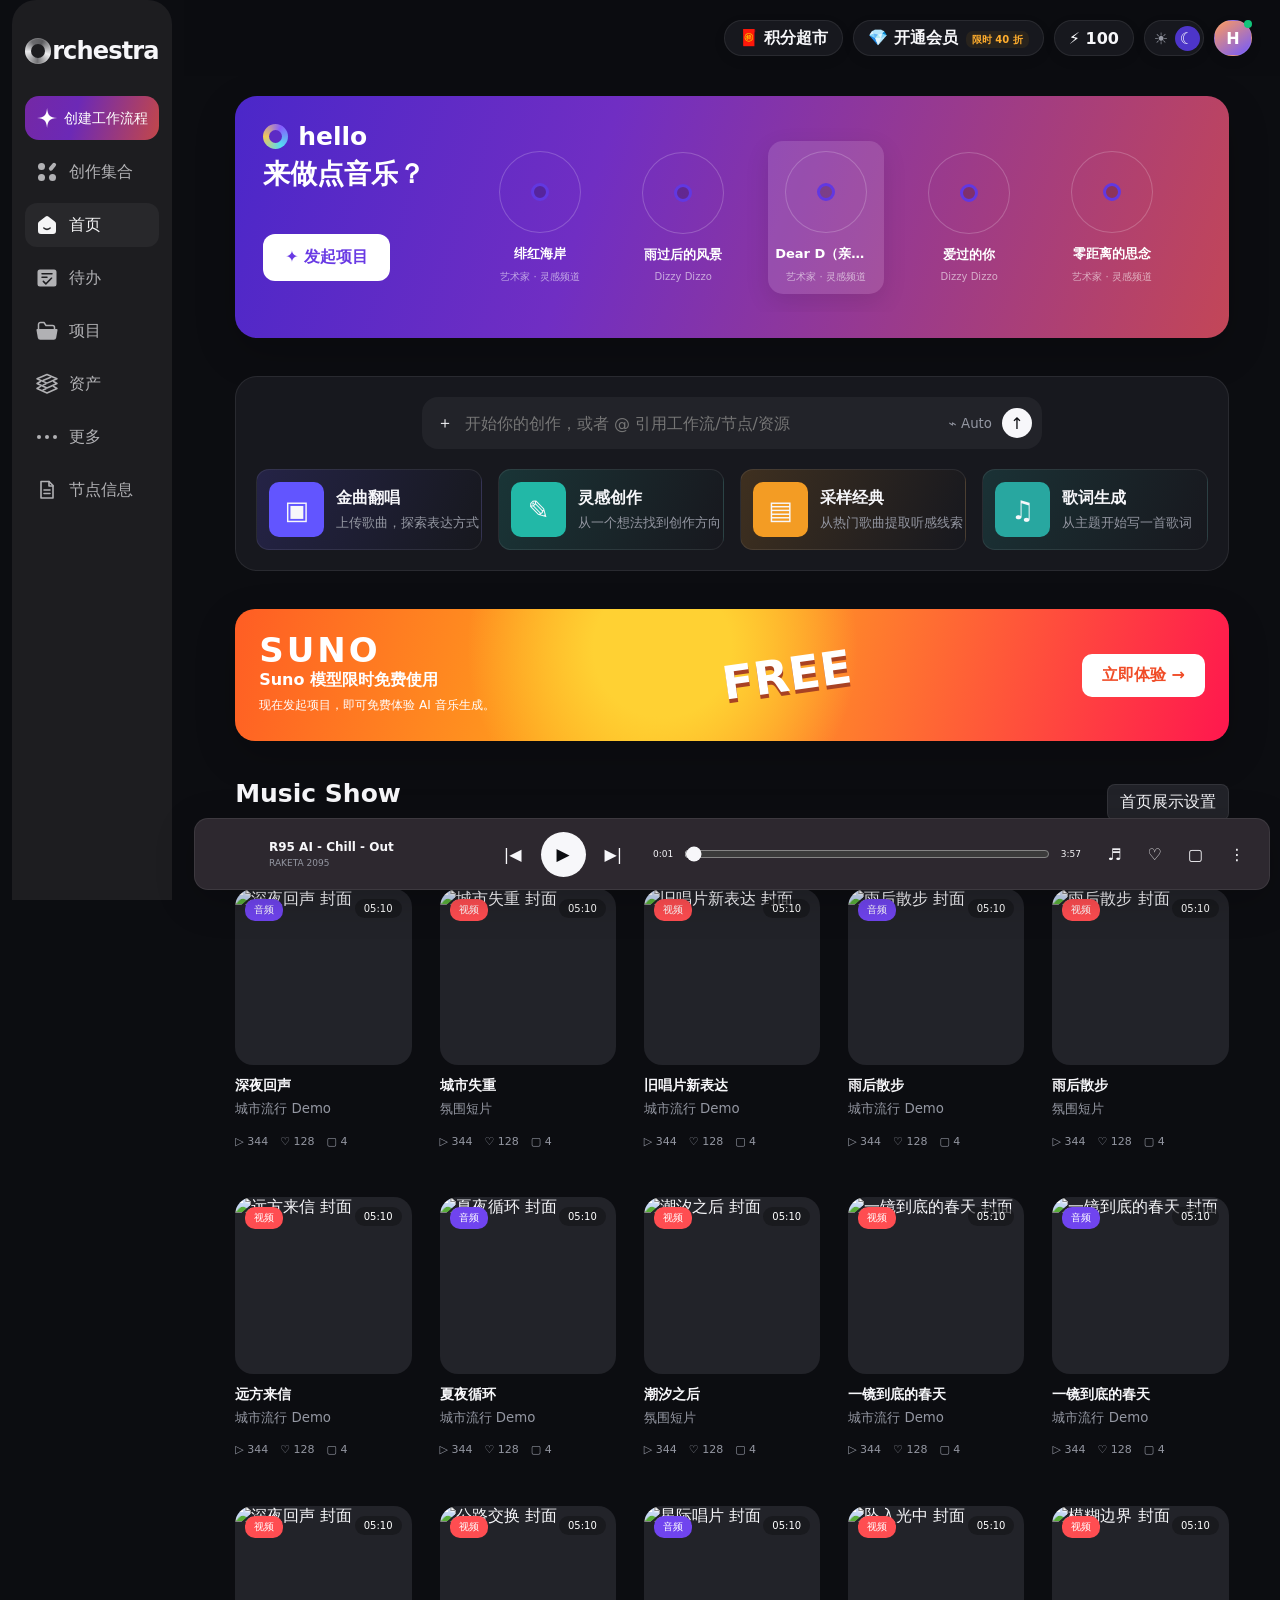
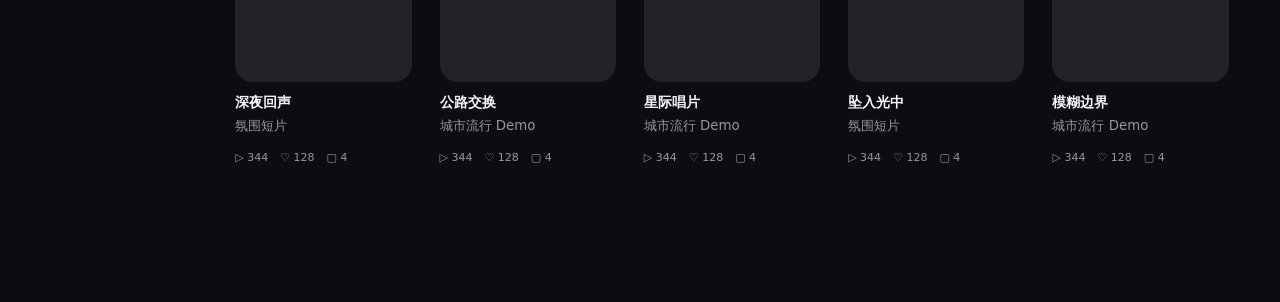
==== commit 4b45be63: "修改「创作集合」，启用禁用" ====
--- a/index.html
+++ b/index.html
@@ -9,16 +9,16 @@
   <link rel="preconnect" href="https://images.unsplash.com" />
   <link rel="stylesheet" href="./styles.css?v=5" />
   <link rel="stylesheet" href="./sidebar-states.css?v=20261110-asset-library-tabs" />
-  <link rel="stylesheet" href="./projects.css?v=20261113-fluid-project-grid" />
+  <link rel="stylesheet" href="./projects.css?v=20261126-project-sort-icon" />
   <link rel="stylesheet" href="./business.css?v=13" />
   <link rel="stylesheet" href="./project-create.css?v=20261113-project-dialog" />
   <link rel="stylesheet" href="./project-detail.css?v=20261021-full-width" />
   <link rel="stylesheet" href="./task-center.css?v=20261119-duration-reset" />
-  <link rel="stylesheet" href="./workflows.css?v=20261123-restore-filters" />
-<link rel="stylesheet" href="./node-fields.css?v=20261120-readonly-fix" />
+  <link rel="stylesheet" href="./workflows.css?v=20261126-workflow-disable-confirm" />
   <link rel="stylesheet" href="./playlist-import.css?v=1" />
   <link rel="stylesheet" href="./profile-center.css?v=20261026-account-security" />
   <link rel="stylesheet" href="./node-editor.css?v=20261124-gender-width" />
+  <link rel="stylesheet" href="./node-field-list.css?v=20261126-list-only" />
   <link rel="stylesheet" href="./production-model.css?v=20261021-full-width" />
   <link rel="stylesheet" href="./team-navigation.css?v=8" />
   <link rel="stylesheet" href="./team-invites.css?v=20261028-auth-design">
@@ -152,7 +152,7 @@
           <h1 id="projectsTitle"><span id="projectFilterTitle">全部项目</span></h1>
           <label class="project-search"><svg viewBox="0 0 24 24" fill="none" stroke="currentColor" stroke-width="1.7" aria-hidden="true"><circle cx="10" cy="10" r="6"/><path d="m15 15 5 5"/></svg><input id="projectSearch" placeholder="按项目编号或名称搜索" aria-label="按项目编号或名称搜索"></label>
           <label class="project-date-filter" title="按创建日期筛选"><svg viewBox="0 0 24 24" fill="none" stroke="currentColor" stroke-width="1.6" stroke-linecap="round" aria-hidden="true"><rect x="3" y="5" width="18" height="16" rx="2"/><path d="M7 3v4m10-4v4M3 10h18"/></svg><span>创建时间</span><input id="projectCreatedFilter" type="date" aria-label="创建日期筛选"></label>
-          <select id="projectSort" aria-label="项目排序"><option value="recent">最近更新</option><option value="name">项目名称</option><option value="progress">完成进度</option></select>
+          <div class="project-sort-control" role="group" aria-label="项目排序"><button type="button" id="projectSortDirection" class="project-sort-direction" data-direction="Desc" aria-label="当前倒序，点击切换为正序" title="当前倒序，点击切换为正序" aria-controls="projectGrid"><svg viewBox="0 0 24 24" width="20" height="20" fill="none" stroke="currentColor" stroke-width="1.7" stroke-linecap="round" stroke-linejoin="round" aria-hidden="true"><path d="M6 3v18m-4-4 4 4 4-4M11 4h10m-10 4h7m-7 4h4"/></svg></button><select id="projectSortField" aria-label="项目排序字段"><option value="recent">最近更新</option><option value="name">项目名称</option><option value="progress">完成进度</option></select></div>
           <div class="project-view-switch" role="group" aria-label="项目展示方式"><button type="button" data-project-view="list" aria-label="列表视图" aria-pressed="true"><svg viewBox="0 0 24 24" fill="none" stroke="currentColor" stroke-width="1.6" stroke-linecap="round" aria-hidden="true"><path d="M9 6h11M9 12h11M9 18h11M4 6h1M4 12h1M4 18h1"/></svg></button><button type="button" data-project-view="grid" aria-label="卡片视图" aria-pressed="false"><svg viewBox="0 0 24 24" fill="none" stroke="currentColor" stroke-width="1.6" aria-hidden="true"><rect x="4" y="4" width="6" height="6" rx="1"/><rect x="14" y="4" width="6" height="6" rx="1"/><rect x="4" y="14" width="6" height="6" rx="1"/><rect x="14" y="14" width="6" height="6" rx="1"/></svg></button></div>
           <button class="new-project" id="newProject" type="button">＋ 新建项目</button>
         </div>
@@ -339,7 +339,7 @@
     <section class="page-view workflows-page" id="workflowsPage" aria-labelledby="workflowsTitle">
       <h1 class="workflow-sr-only" id="workflowsTitle">创作合集</h1>
       <div class="workflow-toolbar">
-<div class="workflow-filter-group">        <label class="workflow-search"><svg class="" viewBox="0 0 24 24" fill="none" stroke="currentColor" stroke-width="1.5" stroke-linecap="round" stroke-linejoin="round" aria-hidden="true" focusable="false"><circle cx="10.8" cy="10.8" r="7.8"/><path d="m16.5 16.5 4.5 4.5"/></svg><input id="workflowSearch" type="search" placeholder="搜索工作流名称" aria-label="搜索工作流名称" aria-controls="workflowList" autocomplete="off" /></label><div class="workflow-filters"><select id="workflowScope" aria-label="工作流范围"><option value="all">全部工作流</option><option value="mine">我创建的</option><option value="published">团队已发布</option></select><select id="workflowSort" aria-label="排序方式"><option value="updated-desc">更新时间：最新优先</option><option value="updated-asc">更新时间：最早优先</option><option value="created-desc">创建时间：最新优先</option><option value="created-asc">创建时间：最早优先</option></select></div></div>
+<div class="workflow-filter-group">        <label class="workflow-search"><svg class="" viewBox="0 0 24 24" fill="none" stroke="currentColor" stroke-width="1.5" stroke-linecap="round" stroke-linejoin="round" aria-hidden="true" focusable="false"><circle cx="10.8" cy="10.8" r="7.8"/><path d="m16.5 16.5 4.5 4.5"/></svg><input id="workflowSearch" type="search" placeholder="搜索工作流名称" aria-label="搜索工作流名称" aria-controls="workflowList" autocomplete="off" /></label><div class="workflow-filters"><select id="workflowScope" aria-label="工作流范围"><option value="all">全部工作流</option><option value="mine">我创建的</option><option value="published">团队已发布</option></select><select id="workflowStatus" aria-label="工作流状态"><option value="all">全部</option><option value="enabled" selected>启用</option><option value="disabled">禁用</option></select><div class="workflow-sort-control" role="group" aria-label="工作流排序"><button type="button" id="workflowSortDirection" class="workflow-sort-direction" data-direction="Desc" aria-label="当前倒序，点击切换为正序" title="当前倒序，点击切换为正序" aria-controls="workflowList"><svg viewBox="0 0 24 24" width="20" height="20" fill="none" stroke="currentColor" stroke-width="1.7" stroke-linecap="round" stroke-linejoin="round" aria-hidden="true"><path d="M6 3v18m-4-4 4 4 4-4M11 4h10m-10 4h7m-7 4h4"/></svg></button><select id="workflowSortField" aria-label="排序字段"><option value="updated">更新时间</option><option value="created">创建时间</option></select></div></div></div>
         <div class="workflow-toolbar-actions">
           <button class="new-workflow" id="newWorkflow" type="button"><svg class="" viewBox="0 0 24 24" fill="none" stroke="currentColor" stroke-width="1.5" stroke-linecap="round" stroke-linejoin="round" aria-hidden="true" focusable="false"><path d="M12 2c-.8 7.4-2.6 9.2-10 10 7.4.8 9.2 2.6 10 10 .8-7.4 2.6-9.2 10-10-7.4-.8-9.2-2.6-10-10Z" fill="currentColor" stroke="none"/></svg><span>新建工作流</span></button>
           <div class="workflow-view-switch" role="group" aria-label="工作流展示方式">
@@ -358,6 +358,15 @@
         </div>
         <div class="workflow-empty" id="workflowEmpty"><svg class="" viewBox="0 0 24 24" fill="none" stroke="currentColor" stroke-width="1.5" stroke-linecap="round" stroke-linejoin="round" aria-hidden="true" focusable="false"><circle cx="10.8" cy="10.8" r="7.8"/><path d="m16.5 16.5 4.5 4.5"/></svg><h3>没有找到匹配的工作流</h3><p>换一个工作流名称试试</p></div>
       </section>
+      <dialog class="workflow-disable-dialog" id="workflowDisableDialog" aria-labelledby="workflowDisableTitle" aria-describedby="workflowDisableDescription">
+        <form method="dialog">
+          <span class="workflow-disable-icon" aria-hidden="true">!</span>
+          <h2 id="workflowDisableTitle">禁用工作流</h2>
+          <p id="workflowDisableDescription">确定要禁用「<b id="workflowDisableName"></b>」吗？</p>
+          <div class="workflow-disable-impact"><strong>影响程度：仅影响后续新建生产计划</strong><ul><li>若该工作流已有已发布版本，禁用后会从新建项目和新增生产计划的工作流选项中移除。</li><li>已创建的生产计划及其关联运行不受影响，会继续按原工作流版本正常运行。</li></ul></div>
+          <footer><button type="button" class="workflow-disable-cancel" data-workflow-disable-cancel>暂不禁用</button><button type="button" class="workflow-disable-confirm" data-workflow-disable-confirm>确认禁用</button></footer>
+        </form>
+      </dialog>
     </section>
 
     <section class="page-view profile-page" id="profilePage" role="dialog" aria-modal="true" aria-labelledby="profileTitle">
@@ -705,7 +714,7 @@
   </footer>
   <div class="toast" id="toast" role="status"></div>
   <script src="./account-phone.js?v=20261026-account-security"></script>
-  <script src="./script.js?v=20261123-scope-restore"></script>
+  <script src="./script.js?v=20261126-workflow-disable-confirm"></script>
   <script src="./profile-phone.js?v=20261026-account-security"></script>
   <script src="./account-ui.js?v=20261028-auth-design"></script>
   <script src="./profile-password.js?v=20261028-auth-design"></script>
@@ -732,7 +741,8 @@
   <script src="./work-output-task.js?v=20261106-assembly-confirm-width"></script>
   <script src="./task-output-run.js?v=20261103-output-run-dock"></script>
 <script src="./home-templates.js"></script>
-<script src="./node-fields-data.js?v=20261124-reset-import"></script>
-<script src="./node-fields.js?v=20261124-reset-import-v2"></script>
+<script src="./vendor/jszip.min.js"></script>
+<script src="./node-field-list-data.js?v=20261126-csv-source"></script>
+<script src="./node-field-list.js?v=20261126-list-only"></script>
 </body>
 </html>
--- a/projects.css
+++ b/projects.css
@@ -86,7 +86,6 @@
 #projectsPage .project-search { display: flex; align-items: center; gap: 10px; flex: 0 1 540px; width: 540px; height: 40px; padding: 0 12px; border: 1px solid #38383e; border-radius: 12px; background: #1e1e22; }
 #projectsPage .project-search svg { width: 18px; height: 18px; color: #9a9aa3; flex: none; }
 #projectsPage .project-search input { min-width: 0; width: 100%; font-size: 14px; background: transparent; border: 0; color: #eee; outline: none; }
-#projectsPage #projectSort { width: 112px; height: 36px; padding: 0 12px; border: 0; border-radius: 12px; background: #29292d; color: #eee; font-size: 14px; }
 .project-date-filter { position: relative; display: flex; align-items: center; gap: 7px; height: 40px; padding: 0 12px; border: 1px solid #38383e; border-radius: 12px; background: #1e1e22; color: #a3a3ad; font-size: 14px; cursor: pointer; }
 .project-date-filter input { position: absolute; inset: 0; opacity: 0; width: 100%; cursor: pointer; }
 .project-date-filter:has(input:valid) { border-color: #65518e; }
@@ -163,7 +162,7 @@
 #projectsPage .project-view-switch { gap: 6px; margin-left: 10px; height: 36px; padding: 0 8px; }
 #projectsPage .project-view-switch button { display: grid; place-items: center; width: 22px; height: 30px; padding: 0; }
 #projectsPage .project-view-switch svg { width: 18px; height: 18px; }
-#projectsPage #projectSort { flex: none; height: 34px; }
+.project-sort-control{display:flex;align-items:center;gap:0;flex:none;height:36px;padding:3px 5px;border-radius:12px;background:#29292d}.project-sort-direction{display:inline-flex;align-items:center;justify-content:center;flex:0 0 34px;width:34px;height:30px;padding:5px;border:0;border-right:1px solid #ffffff20;border-radius:8px 0 0 8px;background:#242426;color:#aaa;cursor:pointer}.project-sort-direction[data-direction="Asc"]{background:#30263f;color:#cdb2f5}.project-sort-direction:hover{color:#fff}.project-sort-direction:focus-visible{outline:2px solid #a780fb;outline-offset:1px}.project-sort-direction svg{display:block;width:20px;height:20px;flex:none}.project-sort-control select{height:30px;min-width:112px;padding:0 24px 0 10px;border:0;border-radius:8px;background:transparent;color:#eee;font-size:13px;outline:0;cursor:pointer}.project-sort-control select:focus-visible{outline:2px solid #9872df;outline-offset:-1px}.project-sort-control option{background:#29292d;color:#eee}
 #projectsPage .new-project { flex: none; margin-left: auto; white-space: nowrap; }
 #projectsPage .project-grid.is-list { border-radius: 20px; }
 #projectsPage .project-data-table th { height: 40px; padding: 8px 12px; }
--- a/workflows.css
+++ b/workflows.css
@@ -66,6 +66,7 @@
 .workflow-date svg { width: 17px; height: 17px; flex: none; }
 .workflow-cell-label { display: none; }
 .workflow-actions { display: flex; align-items: center; gap: 12px; }
+.workflow-actions { flex-wrap: wrap; gap: 8px; }
 .workflow-actions button { display: inline-flex; align-items: center; justify-content: center; gap: 4px; min-height: 32px; padding: 0 8px; border: 1px solid color-mix(in srgb,var(--collection-muted) 26%,transparent); border-radius: 6px; background: transparent; color: var(--collection-text); font-size: 14px; font-weight: 400; white-space: nowrap; cursor: pointer; }
 .workflow-actions svg { width: 16px; height: 16px; flex: none; }
 .workflow-actions button:hover:not(:disabled) { border-color: #9b7acc; color: var(--text); background: #9872df10; }
@@ -106,5 +107,9 @@
 .workflow-filters select:last-child{min-width:176px}
 .workflow-filters select:focus-visible{outline:2px solid #9872df;outline-offset:2px}
 .workflow-filters select option{background:#29292d;color:#eee}
+#workflowStatus{min-width:104px!important}
+.workflow-sort-control{display:flex;align-items:center;gap:0;height:36px;padding:3px 5px;border-radius:12px;background:#29292d;flex:none}.workflow-sort-directions{display:flex;align-items:center;gap:2px;padding-right:6px;border-right:1px solid #ffffff20}.workflow-sort-directions button{height:28px;min-width:66px;padding:0 8px;border:0;border-radius:8px;background:transparent;color:#b7b7c0;font:inherit;font-size:12px;white-space:nowrap;cursor:pointer}.workflow-sort-directions button::after{content:attr(aria-label);margin-left:4px}.workflow-sort-directions button[aria-pressed=true]{background:#414147;color:#fff;font-weight:600}.workflow-sort-directions button:hover{color:#fff}.workflow-sort-control select{height:30px!important;min-width:126px!important;padding:0 24px 0 10px!important;border:0!important;border-radius:8px!important;background:transparent!important;color:#eee!important;font-size:13px!important;outline:0;cursor:pointer}.workflow-sort-control select:focus-visible{outline:2px solid #9872df!important;outline-offset:-1px}.workflow-sort-control option{background:#29292d;color:#eee}
+.workflow-sort-direction{display:inline-flex;align-items:center;justify-content:center;flex:0 0 34px;width:34px;height:30px;padding:5px;border:0;border-right:1px solid #ffffff20;border-radius:8px 0 0 8px;background:#242426;color:#aaa;cursor:pointer}.workflow-sort-direction[data-direction="Asc"]{color:#cdb2f5;background:#30263f}.workflow-sort-direction:hover{color:#fff}.workflow-sort-direction:focus-visible{outline:2px solid #a780fb;outline-offset:1px}.workflow-sort-direction svg{display:block;width:20px;height:20px;flex:none}
 @media(max-width:1050px){.workflow-filter-group{flex-wrap:wrap}.workflow-search{flex-basis:100%;max-width:none;width:100%}}
-@media(max-width:600px){.workflow-toolbar{align-items:stretch}.workflow-filter-group{width:100%;flex-basis:100%}.workflow-search{min-width:0}.workflow-filters{width:100%}.workflow-filters select{min-width:0!important;flex:1}.workflow-toolbar-actions{width:100%;justify-content:flex-end}}
+@media(max-width:600px){.workflow-toolbar{align-items:stretch}.workflow-filter-group{width:100%;flex-basis:100%}.workflow-search{min-width:0}.workflow-filters{width:100%}.workflow-filters select{min-width:0!important;flex:1}.workflow-sort-control{flex:1;min-width:0}.workflow-sort-control select{min-width:0!important;flex:1}.workflow-toolbar-actions{width:100%;justify-content:flex-end}}
+.workflow-disable-dialog{width:min(480px,calc(100vw - 32px));padding:26px;border:1px solid var(--line);border-radius:18px;background:var(--surface);color:var(--text);box-shadow:0 24px 80px #0008}.workflow-disable-dialog::backdrop{background:#08090bb3;backdrop-filter:blur(3px)}.workflow-disable-icon{display:grid;width:34px;height:34px;place-items:center;margin-bottom:14px;border-radius:50%;background:#f0a53c20;color:#f0b45a;font-size:20px;font-weight:700}.workflow-disable-dialog h2{margin:0 0 10px;font-size:18px}.workflow-disable-dialog p{margin:0;color:var(--muted);font-size:13px;line-height:1.7}.workflow-disable-dialog p b{color:var(--text);font-weight:650}.workflow-disable-impact{margin-top:16px;padding:13px 14px;border:1px solid #9872df35;border-radius:10px;background:#9872df0c}.workflow-disable-impact strong{color:#c6a6ff;font-size:12px}.workflow-disable-impact ul{display:grid;gap:7px;margin:9px 0 0;padding-left:18px;color:var(--muted);font-size:12px;line-height:1.65}.workflow-disable-dialog footer{display:flex;justify-content:flex-end;gap:9px;margin-top:22px}.workflow-disable-dialog footer button{min-height:36px;padding:0 14px;border:1px solid var(--line);border-radius:9px;background:var(--surface-2);color:var(--text);font:inherit;font-size:12px;cursor:pointer}.workflow-disable-dialog footer button:focus-visible{outline:2px solid #a780fb;outline-offset:2px}.workflow-disable-dialog .workflow-disable-confirm{border-color:#9862e9;background:#7640c6;color:#fff}
--- a/node-field-list.css
+++ b/node-field-list.css
@@ -0,0 +1,5 @@
+.node-field-list-page{max-width:none!important;min-height:calc(100vh - 76px);padding:24px clamp(18px,2vw,32px) 36px;color:var(--text)}
+.nfl-header{display:flex;align-items:center;justify-content:space-between;margin:0 0 18px}.nfl-eyebrow{color:#a77aff;font-size:10px;letter-spacing:.12em}.nfl-header h1{margin:4px 0;font-size:22px}.nfl-header p{margin:0;color:var(--muted);font-size:12px}
+.nfl-toolbar{display:flex;align-items:center;gap:10px;margin:14px 0;padding:12px;border:1px solid var(--line);border-radius:12px;background:var(--surface)}.nfl-search,.nfl-node-filter{display:flex;align-items:center;gap:8px;height:36px;padding:0 11px;border:1px solid var(--line);border-radius:8px;background:var(--surface-2);color:var(--muted)}.nfl-search{flex:1;min-width:220px}.nfl-search input{width:100%;min-width:0;border:0;outline:0;background:transparent;color:var(--text);font:inherit;font-size:12px}.nfl-node-filter span{font-size:12px;white-space:nowrap}.nfl-node-filter select{min-width:190px;border:0;outline:0;background:transparent;color:var(--text);font:inherit;font-size:12px}.nfl-node-filter option{background:#202126;color:var(--text)}.nfl-count{color:var(--muted);font-size:11px;white-space:nowrap}
+.nfl-table-wrap{overflow:auto;border:1px solid var(--line);border-radius:12px;background:var(--surface)}.nfl-table{width:100%;min-width:1850px;border-collapse:collapse;table-layout:fixed;font-size:12px}.nfl-table th,.nfl-table td{max-width:260px;padding:11px 12px;border-bottom:1px solid var(--line);text-align:left;vertical-align:top;overflow:hidden;text-overflow:ellipsis;white-space:nowrap}.nfl-table th{position:sticky;top:0;z-index:1;background:var(--surface-2);color:var(--muted);font-weight:600}.nfl-table td{color:var(--text)}.nfl-table tbody tr:hover{background:#ffffff08}.nfl-table tbody tr:last-child td{border-bottom:0}.nfl-table th:nth-child(1),.nfl-table td:nth-child(1){width:180px}.nfl-table th:nth-child(2),.nfl-table td:nth-child(2){width:155px}.nfl-table th:nth-child(3),.nfl-table td:nth-child(3){width:190px}.nfl-table th:nth-child(4),.nfl-table td:nth-child(4){width:180px}.nfl-table th:nth-child(5),.nfl-table td:nth-child(5){width:110px}.nfl-table th:nth-child(6),.nfl-table td:nth-child(6){width:150px}.nfl-table th:nth-child(7),.nfl-table td:nth-child(7),.nfl-table th:nth-child(8),.nfl-table td:nth-child(8){width:280px}.nfl-table th:nth-child(n+9),.nfl-table td:nth-child(n+9){width:140px}.nfl-empty{padding:48px 20px;color:var(--muted);font-size:13px;text-align:center}.nfl-empty[hidden]{display:none}body.node-field-list-mode>main{max-width:none;padding-top:80px}
+@media(max-width:700px){.node-field-list-page{padding:18px 12px}.nfl-toolbar{align-items:stretch;flex-wrap:wrap}.nfl-search{flex-basis:100%}.nfl-node-filter{flex:1}.nfl-node-filter select{min-width:0;width:100%}.nfl-count{align-self:center}}
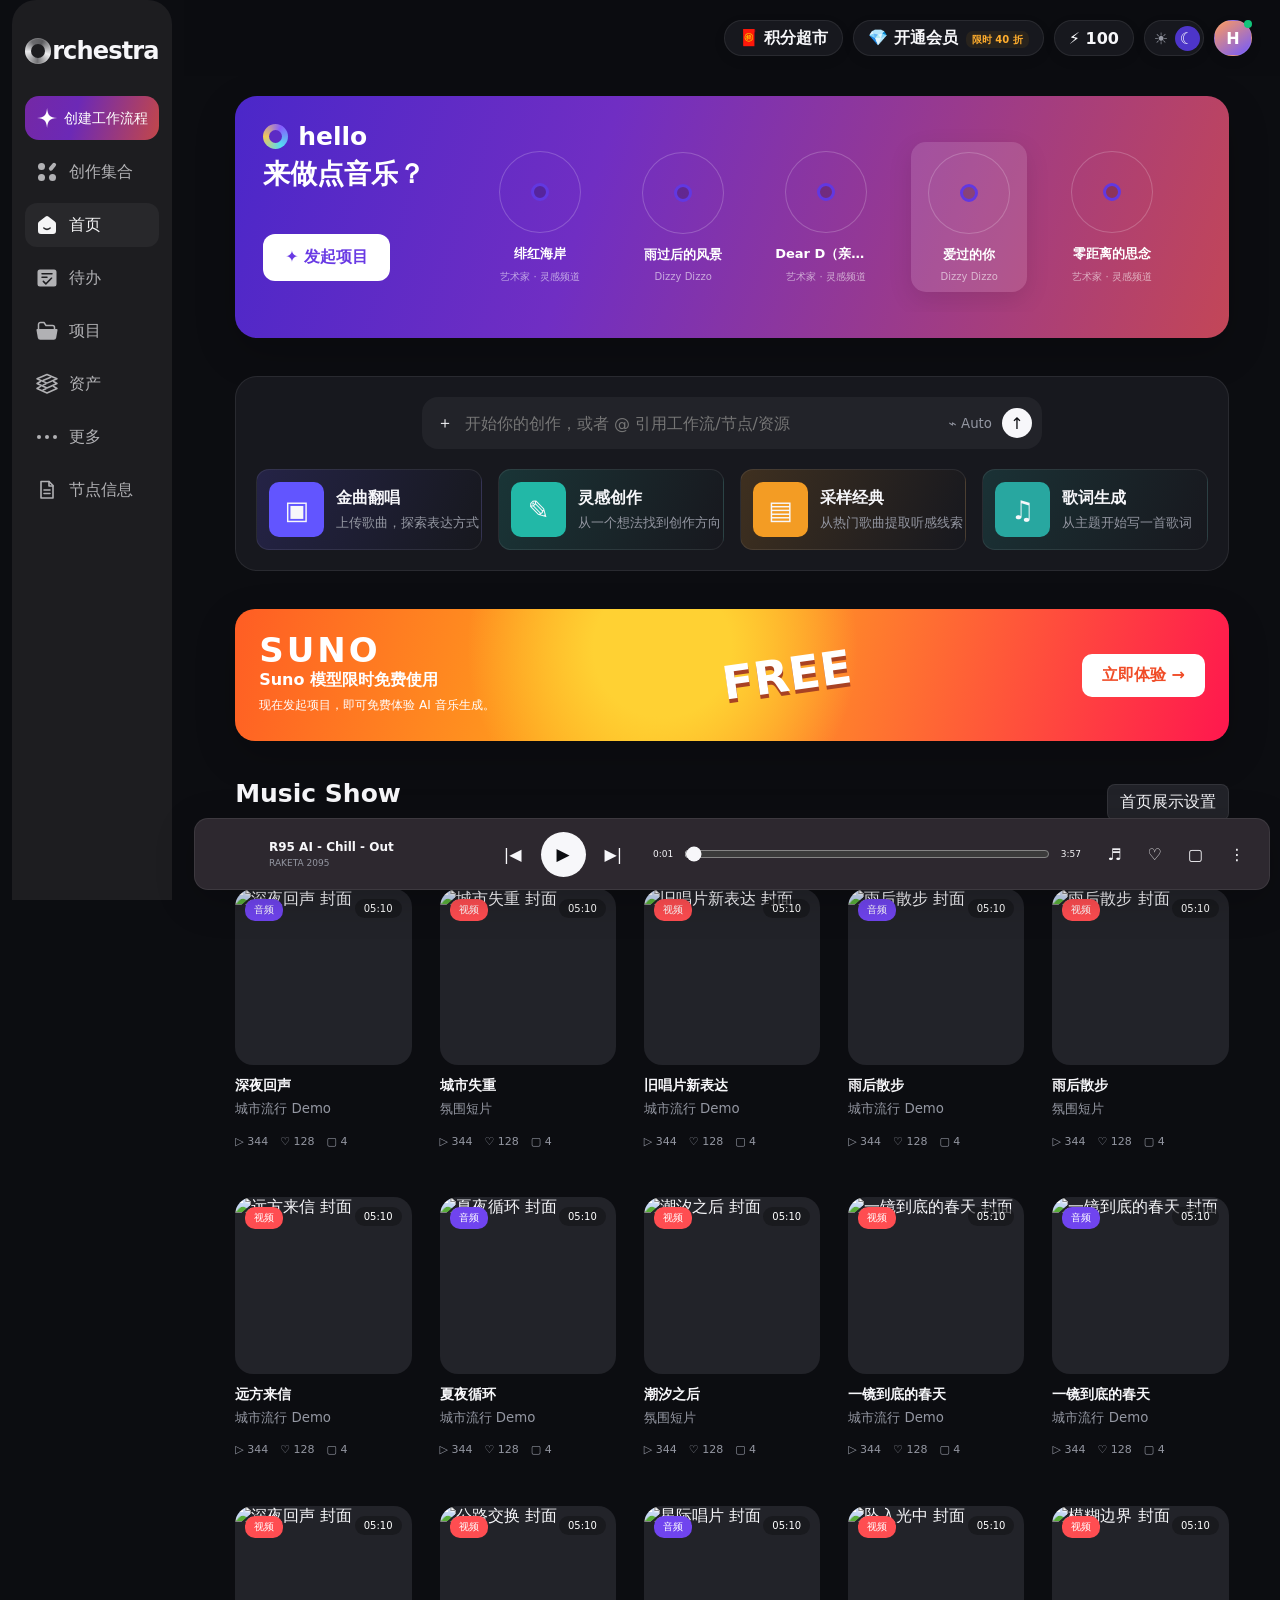
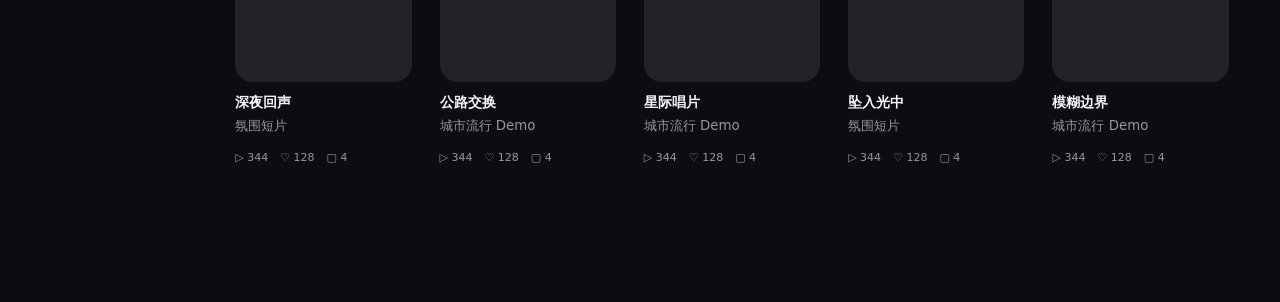
==== commit b3b8fd3a: "画布 6 首音乐样式修改，音色支持播放" ====
--- a/index.html
+++ b/index.html
@@ -17,7 +17,7 @@
   <link rel="stylesheet" href="./workflows.css?v=20261126-workflow-disable-confirm" />
   <link rel="stylesheet" href="./playlist-import.css?v=1" />
   <link rel="stylesheet" href="./profile-center.css?v=20261026-account-security" />
-  <link rel="stylesheet" href="./node-editor.css?v=20261124-gender-width" />
+  <link rel="stylesheet" href="./node-editor.css?v=20261126-output-shared-borders" />
   <link rel="stylesheet" href="./node-field-list.css?v=20261126-list-only" />
   <link rel="stylesheet" href="./production-model.css?v=20261021-full-width" />
   <link rel="stylesheet" href="./team-navigation.css?v=8" />
@@ -30,8 +30,8 @@
   <link rel="stylesheet" href="./task-participation.css?v=20261028-progress-style">
   <link rel="stylesheet" href="./reference-song-task.css?v=20261124-timbre-width-styleweight">
   <link rel="stylesheet" href="./task-audio-picker.css?v=20261022-personal-team">
-  <link rel="stylesheet" href="./material-library.css?v=20261112-finished-spacing">
-  <link rel="stylesheet" href="./timbre-creation.css?v=20261119-timbre-duration">
+  <link rel="stylesheet" href="./material-library.css?v=20261126-picker-play-pause-svg">
+  <link rel="stylesheet" href="./timbre-creation.css?v=20261126-timbre-detail-player">
   <link rel="stylesheet" href="./finished-library.css?v=20261112-grid-cascade-fix">
   <link rel="stylesheet" href="./task-material-reference.css?v=20261022-result-help">
   <link rel="stylesheet" href="./work-output-task.css?v=20261106-assembly-confirm-width">
@@ -724,18 +724,18 @@
   <script src="./reference-library.js?v=2"></script>
   <script src="./playlist-import.js?v=1"></script>
   <script src="./finished-library.js?v=20261112-finished-header"></script>
-  <script src="./workflow-editor.js?v=20261124-styleweight-85"></script>
+  <script src="./workflow-editor.js?v=20261126-output-layout-waveform"></script>
   <script src="./team-navigation.js?v=20261110-asset-library-tabs"></script>
   <script src="./logout.js?v=20261028-auth-design"></script>
   <script src="./team-invites.js?v=20261028-auth-design"></script>
   <script src="./run-pagination.js?v=20261013"></script>
   <script src="./assignee-search.js?v=20261013"></script>
   <script src="./avatar-team-entry.js?v=20261028-auth-design"></script>
-  <script src="./material-library.js?v=20261119-timbre-duration"></script>
+  <script src="./material-library.js?v=20261126-canvas-timbre-preview"></script>
   <script src="./task-workflow-resources.js?v=20261022-result-resources"></script>
   <script src="./task-audio-picker.js?v=20261112-reference-source"></script>
   <script src="./reference-song-task.js?v=20261124-timbre-width-styleweight"></script>
-  <script src="./timbre-creation.js?v=20261119-timbre-duration"></script>
+  <script src="./timbre-creation.js?v=20261126-timbre-detail-player"></script>
   <script src="./task-participation-demo.js?v=20261112-failure-reason"></script>
   <script src="./task-material-reference.js?v=20261029-library-labels"></script>
   <script src="./work-output-task.js?v=20261106-assembly-confirm-width"></script>
--- a/node-editor.css
+++ b/node-editor.css
@@ -100,6 +100,7 @@
 .node-output-section { padding: 18px 16px 12px; border-top: 1px solid var(--canvas-line); }.node-output-section > h3 { margin-bottom: 20px; }.node-output-state { margin: 0 0 10px; color: var(--muted); font-size: 11px; }.node-output-anchor > label { display: block; margin: 8px 0; font-size: 11px; }
 .generation-output { min-height: 64px; display: grid; align-content: center; border-radius: 6px; background: var(--canvas-field); color: var(--muted); overflow: hidden; }.generation-output pre { margin: 0; padding: 12px; max-height: 180px; overflow: auto; white-space: pre-wrap; overflow-wrap: anywhere; color: var(--text); font: inherit; font-size: 12px; line-height: 1.6; user-select: text; }.node-result-empty { display: flex; align-items: center; justify-content: center; gap: 6px; padding: 18px 10px; font-size: 11px; }.node-result-empty svg { width: 15px; height: 15px; }
 .node-output-wave { display: flex; align-items: center; justify-content: space-between; height: 64px; gap: 5px; padding: 10px; opacity: .35; }.node-output-wave i { width: 2px; background: #aaaab1; }.node-result-caption { padding: 0 10px; font-size: 10px; line-height: 1.5; }.generation-output audio { width: 100%; height: 32px; margin-bottom: 8px; }
+.node-multi-audio-result{display:grid;gap:8px;padding:8px}.node-multi-audio-result .node-result-caption{margin:0;padding:0;color:var(--canvas-text);font-size:11px}.node-multi-audio-result audio{width:100%;height:32px}.node-output-pagination{display:flex;align-items:center;justify-content:center;gap:5px;padding-top:3px}.node-output-pagination button{display:grid;place-items:center;min-width:24px;height:24px;padding:0 6px;border:1px solid transparent;border-radius:6px;background:transparent;color:var(--muted);font:inherit;font-size:11px;cursor:pointer}.node-output-pagination button:hover{background:#ffffff0d;color:var(--canvas-text)}.node-output-pagination button.active{border-color:#7549cb;background:#7549cb33;color:#c6a7ff;font-weight:600}.node-output-pagination button[data-output-next],.node-output-pagination button[data-output-prev]{font-size:18px;line-height:1}
 .node-cover-example { display: grid; align-content: center; gap: 15px; aspect-ratio: 1; text-align: center; padding: 22px; color: #f5e5c3; background: radial-gradient(circle at 75% 20%,#e5bd7899,transparent 35%),linear-gradient(160deg,#294450,#1b2433 65%,#756a4c); }.node-cover-example > span { font-size: 24px; overflow-wrap: anywhere; }.node-cover-example small { font-size: 10px; opacity: .5; }
 .node-run-row { display: flex; align-items: center; gap: 14px; margin-top: 10px; }.node-run-history { flex: 1; width: 0; min-width: 0; border: 0; border-radius: 8px; background: var(--canvas-field); color: var(--canvas-text); padding: 8px; font-size: 12px; }.workflow-run { flex-shrink: 0; height: 34px; padding: 0 14px; border: 0; border-radius: 8px; background: #6034c2; color: #fff; font-size: 12px; cursor: pointer; }.workflow-run:disabled { opacity: .55; cursor: wait; }
 .node-summary { display: none; min-height: var(--summary-height); padding: 14px; font-size: 11px; }.node-summary p { margin: 0 0 8px; }.node-summary small { display: block; margin: 5px 0; overflow: hidden; text-overflow: ellipsis; white-space: nowrap; color: var(--muted); }.is-collapsed .node-summary { display: block; }.is-collapsed .node-body { display: none; }
@@ -146,26 +147,6 @@
 .node-field-info[data-tooltip]::after{content:attr(data-tooltip);position:absolute;left:50%;bottom:calc(100% + 8px);z-index:1000;display:none;width:max-content;max-width:280px;padding:8px 10px;border:1px solid var(--line);border-radius:8px;background:var(--surface-2);color:var(--text);font-size:12px;font-weight:400;line-height:1.5;white-space:normal;box-shadow:0 6px 20px #0005;transform:translateX(-50%)}
 .node-field-info[data-tooltip]:hover::after,.node-field-info[data-tooltip]:focus-visible::after{display:block}
 
-/* Consistent compact dark switch controls for canvas node booleans. */
-.flow-node .node-toggle-switch{appearance:none;-webkit-appearance:none;position:relative;display:inline-block;flex:0 0 38px;width:38px;height:22px;min-height:22px;margin:0;padding:2px;border:1px solid #55545c;border-radius:999px;background:#38383e;box-shadow:inset 0 1px 2px #0004;vertical-align:middle;cursor:pointer;transition:background .16s,border-color .16s}
-.flow-node .node-toggle-switch::before{content:"";position:absolute;top:2px;left:2px;width:16px;height:16px;border-radius:50%;background:#f4f2f7;box-shadow:0 1px 3px #0005;transition:transform .16s}
-.flow-node .node-toggle-switch:checked{border-color:#7848e8;background:#7442e8}
-.flow-node .node-toggle-switch:checked::before{transform:translateX(16px)}
-.flow-node .node-toggle-switch:focus-visible{outline:2px solid #a076ef;outline-offset:3px}
-.flow-node .node-field.inline-field:has(.node-toggle-switch){min-height:34px}
-.flow-node .node-field.inline-field:has(.node-toggle-switch)>span{margin:0}
-/* All canvas switches use the established Max mode visual exactly. */
-.flow-node .node-toggle-switch,.flow-node .node-max-switch{appearance:none;-webkit-appearance:none;position:relative;display:block;flex:0 0 34px;width:34px;height:20px;min-height:0;margin:0;padding:3px;border:0;border-radius:12px;background:#45454b;box-shadow:none;cursor:pointer;transition:background .15s}
-.flow-node .node-toggle-switch::before,.node-max-switch::before{content:"";position:absolute;top:3px;left:3px;display:block;width:14px;height:14px;border-radius:50%;background:#fff;box-shadow:none;transition:transform .15s}
-.flow-node .node-toggle-switch:checked,.flow-node .node-max-switch:checked{border:0;background:#8559e8}
-.flow-node .node-toggle-switch:checked::before,.node-max-switch:checked::before{transform:translateX(14px)}
-/* Match the supplied canvas switch examples: purple-on, charcoal-off. */
-.flow-node .node-toggle-switch,.flow-node .node-max-switch{appearance:none;-webkit-appearance:none;position:relative;display:block;flex:0 0 44px;width:44px;height:28px;min-height:28px;margin:0;padding:3px;border:0;border-radius:999px;background:#3a3a40;box-shadow:none;cursor:pointer;transition:background .16s ease}
-.flow-node .node-toggle-switch::before,.flow-node .node-max-switch::before{content:"";position:absolute;top:3px;left:3px;display:block;width:22px;height:22px;border-radius:50%;background:#c9c9cf;box-shadow:0 1px 2px #0004;transition:transform .16s ease,background .16s ease}
-.flow-node .node-toggle-switch:checked,.flow-node .node-max-switch:checked{background:#7137f4}
-.flow-node .node-toggle-switch:checked::before,.flow-node .node-max-switch:checked::before{transform:translateX(16px);background:#fff}
-.flow-node .node-toggle-switch:focus-visible,.flow-node .node-max-switch:focus-visible{outline:2px solid #a076ef;outline-offset:3px}
-
 .node-variety-control{display:flex;align-items:center;width:160px;height:34px;box-sizing:border-box;overflow:hidden;border:1px solid color-mix(in srgb,var(--canvas-text) 10%,transparent);border-radius:9px;background:var(--canvas-field)}.node-variety-control input[type="range"]{flex:1;min-width:0;width:100%;height:4px;margin:0 11px;accent-color:#eee;cursor:pointer}.node-variety-control output{display:grid;place-items:center;align-self:stretch;min-width:52px;padding:0 8px;border-left:1px solid color-mix(in srgb,var(--canvas-text) 12%,transparent);color:var(--canvas-text);font-size:11px;white-space:nowrap}
 .node-variety-control{width:142px;height:24px;border-radius:6px;padding:5px 8px;box-sizing:border-box}
 .node-variety-control input[type="range"]{margin:0 6px}
@@ -176,3 +157,52 @@
 .flow-node .node-range output,.flow-node .node-variety-control output{display:grid;place-items:center;align-self:stretch;flex:0 0 48px;min-width:48px;margin:0;padding:0 5px;border-left:1px solid color-mix(in srgb,var(--canvas-text) 12%,transparent);color:var(--text);font-size:11px;text-align:center;white-space:nowrap}
 
 .node-gender-field{align-items:center}.node-gender-choice{display:flex;flex:0 0 142px;width:142px;height:32px;gap:0;padding:2px;border:0;border-radius:7px;background:#35363a;overflow:hidden}.node-gender-choice button{flex:1;width:auto;height:28px;padding:0;border:0;border-radius:5px;background:transparent;color:#aaaeb5;font-size:13px;font-weight:600}.node-gender-choice button.active{background:#f2f2f3;color:#28292c}.node-gender-choice button:hover:not(.active){color:#fff}
+
+/* Match the shared task switch control in the workflow canvas. */
+.flow-node .node-field.inline-field:has(>.song-studio-switch){min-height:34px;align-items:center;justify-content:space-between}
+.flow-node .node-field.inline-field:has(>.song-studio-switch)>span:first-child{flex:1;min-width:0;margin:0}
+.flow-node .node-field.inline-field>.song-studio-switch{position:relative;display:block;flex:0 0 44px;width:44px;height:28px;min-height:28px;margin:0 0 0 auto;align-self:center;line-height:1;vertical-align:middle}
+.flow-node .song-studio-switch input.node-toggle-switch{position:absolute;z-index:1;inset:0;display:block;box-sizing:border-box;width:44px;height:28px;min-height:0;margin:0;padding:0;border:0;opacity:0;appearance:none;-webkit-appearance:none;cursor:pointer}
+.flow-node .song-studio-switch i{position:absolute;inset:0;display:block;width:44px;height:28px;border-radius:99px;background:#3a3a40}
+.flow-node .song-studio-switch i::before{content:"";display:block;width:22px;height:22px;margin:3px;border-radius:50%;background:#c9c9cf;transition:transform .15s ease}
+.flow-node .song-studio-switch input:checked+i{background:#7137f4}
+.flow-node .song-studio-switch input:checked+i::before{transform:translateX(16px);background:#fff}
+.flow-node .song-studio-switch input:focus-visible+i{outline:2px solid #ac8cf7;outline-offset:2px}
+
+/* Song output layout and compact waveform player. */
+.flow-node .node-output-heading{display:flex;align-items:center;justify-content:space-between;margin-bottom:16px}
+.flow-node .node-output-heading h3{margin:0}
+.node-output-download-all{display:flex;align-items:center;gap:6px;min-height:30px;padding:0 10px;border:1px solid var(--canvas-line);border-radius:7px;background:var(--canvas-field);color:var(--canvas-text);font-size:11px;cursor:pointer}
+.node-output-label{display:flex;align-items:center;gap:5px;margin:0 0 10px;color:var(--canvas-text);font-size:12px}
+.node-output-result-toolbar{display:flex;align-items:center;gap:10px;margin-bottom:10px;min-width:0}
+.node-output-result-toolbar .node-output-pagination{justify-content:flex-start;gap:0;padding:0;border:1px solid var(--canvas-line);border-radius:7px;background:var(--canvas-field);overflow:hidden}
+.node-output-result-toolbar .node-output-pagination button{width:42px;height:30px;min-width:42px;border:0;border-left:1px solid var(--canvas-line);border-radius:0;background:transparent;color:var(--muted);font-size:12px}
+.node-output-result-toolbar .node-output-pagination button:first-child{border-left:0}
+.node-output-result-toolbar .node-output-pagination button.active{background:#7137f4;color:#fff}
+.node-output-result-toolbar .node-output-pagination button[data-output-prev],.node-output-result-toolbar .node-output-pagination button[data-output-next]{width:34px;min-width:34px;font-size:18px}
+.node-set-output{height:30px;padding:0 10px;border:1px solid #7c4aff;border-radius:7px;background:transparent;color:#9d7bff;font-size:11px;white-space:nowrap;cursor:pointer}
+.node-set-output.active{background:#7137f4;color:#fff}
+.node-output-actions{display:flex;gap:8px;margin-left:auto}
+.node-output-actions button{display:grid;place-items:center;width:28px;height:28px;padding:0;border:0;background:transparent;color:var(--canvas-text);font-size:18px;cursor:pointer}
+.node-audio-result{display:grid;gap:10px;padding:12px;border:1px solid #8a5aff;border-radius:10px;background:#302e38;color:var(--canvas-text)}
+.node-audio-times{display:flex;justify-content:space-between;color:#a5a3ad;font-size:10px;font-variant-numeric:tabular-nums}
+.node-audio-waveform{position:relative;height:74px;overflow:hidden;border-radius:8px;background:#202024}
+.node-audio-bars{position:absolute;inset:7px 12px;display:flex;align-items:center;justify-content:space-between;gap:4px;pointer-events:none}
+.node-audio-bars i{flex:1;max-width:3px;min-width:1px;border-radius:2px;background:#74737c;opacity:.8}
+.node-audio-seek{position:absolute;inset:0;width:100%;height:100%;margin:0;appearance:none;-webkit-appearance:none;background:transparent;cursor:pointer}
+.node-audio-seek::-webkit-slider-runnable-track{height:100%;background:transparent}
+.node-audio-seek::-moz-range-track{height:100%;background:transparent}
+.node-audio-seek::-webkit-slider-thumb{width:3px;height:100%;appearance:none;-webkit-appearance:none;background:#a47cff;box-shadow:0 0 8px #8b5aff}
+.node-audio-seek::-moz-range-thumb{width:3px;height:100%;border:0;border-radius:0;background:#a47cff;box-shadow:0 0 8px #8b5aff}
+.node-audio-controls{display:flex;align-items:center;justify-content:space-between;height:40px}
+.node-audio-controls button{position:relative;display:grid;place-items:center;width:30px;height:30px;padding:0;border:0;border-radius:50%;background:transparent;color:#efedf4;font-size:21px;cursor:pointer}
+.node-audio-controls button small{position:absolute;top:10px;font-size:8px;font-weight:700}
+.node-audio-controls .node-audio-play{width:46px;height:46px;background:#393840;font-size:18px}
+.node-multi-audio-result>.node-result-caption{display:none}
+.flow-node .node-run-row{display:flex;align-items:center;gap:8px;min-height:38px;margin-top:10px;padding:4px 6px;border:1px solid var(--canvas-line);border-radius:8px;background:var(--canvas-field)}
+.flow-node .node-run-history{flex:1 1 auto;width:0;min-width:0;padding:4px 5px;background:transparent;font-size:10px}
+.flow-node .node-run-cost{display:flex;align-items:center;gap:3px;flex:none;color:#a58aff;font-size:10px;white-space:nowrap}
+.flow-node .workflow-run{display:flex;align-items:center;justify-content:center;gap:5px;flex:none;height:28px;padding:0 10px;border-radius:6px;background:#7137f4;font-size:10px;white-space:nowrap}
+.flow-node .node-output-result-toolbar .node-output-pagination{flex:none}
+.flow-node .node-output-result-toolbar .node-set-output{flex:none}
+.flow-node .node-output-actions button svg{display:block}
--- a/material-library.css
+++ b/material-library.css
@@ -295,16 +295,38 @@
 .timbre-picker-dialog .timbre-picker-none{display:flex;align-items:center;gap:10px;font-size:13px}
 .timbre-picker-count{font-size:12px;color:var(--muted);margin:14px 0 10px}
 .timbre-picker-list{display:grid;gap:10px;max-height:360px;overflow-y:auto;overscroll-behavior:contain;padding:2px;min-width:0}
-.timbre-picker-dialog .timbre-picker-option{display:flex;align-items:center;gap:12px;padding:12px;margin:0;border:1px solid var(--line);border-radius:10px;background:var(--surface-2);cursor:pointer;min-width:0}
+.timbre-picker-dialog .timbre-picker-option{display:grid;grid-template-columns:16px 42px minmax(0,1fr);align-items:center;gap:12px;padding:12px;margin:0;border:1px solid var(--line);border-radius:10px;background:var(--surface-2);cursor:pointer;min-width:0}
+.timbre-picker-option{position:relative}
 .timbre-picker-option:has(input:checked){border-color:#a17ce2;background:#8c60d514}
 .timbre-picker-dialog input[type=radio]{flex:none;width:16px;height:16px;margin:0;accent-color:#9872df}
 .timbre-picker-icon{display:grid;place-items:center;flex:none;width:42px;height:42px;border-radius:9px;background:#8c60d514;color:#b097d2}
 .timbre-picker-icon svg{width:28px;height:28px}
-.timbre-picker-details{display:grid;gap:5px;flex:1;min-width:0}
+.timbre-picker-details{display:grid;grid-template-columns:minmax(0,1fr);gap:5px;min-width:0;width:100%}
 .timbre-picker-details strong,.timbre-picker-details>span,.timbre-picker-details small{display:block;overflow:hidden;text-overflow:ellipsis;white-space:nowrap}
 .timbre-picker-details strong{font-size:14px;color:var(--text)}
 .timbre-picker-details>span{font-size:12px;color:var(--muted)}
 .timbre-picker-details small{font-size:11px;color:var(--muted)}
+.timbre-picker-description-row{display:grid!important;grid-template-columns:minmax(55px,.65fr) minmax(0,1.35fr);align-items:center;gap:8px;min-width:0;width:100%;overflow:visible!important;text-overflow:clip;white-space:normal!important}
+.timbre-picker-description{min-width:0;overflow:hidden;text-overflow:ellipsis;white-space:nowrap}
+.timbre-picker-preview{display:grid!important;grid-template-columns:44px minmax(0,1fr);align-items:center;gap:8px;min-width:0;width:100%;margin:0;padding:0;overflow:visible!important;text-overflow:clip;white-space:nowrap}
+.timbre-picker-play{display:grid;place-items:center;flex:none;box-sizing:border-box;width:44px;height:44px;padding:0;border:1px solid #54535c;border-radius:50%;background:#303036;color:#f1f1f3;line-height:1;cursor:pointer;transition:background .16s,border-color .16s,transform .16s}
+.timbre-picker-play:hover{border-color:#77747f;background:#393840}
+.timbre-picker-play:active{transform:scale(.94)}
+.timbre-picker-play[aria-pressed=true]{background:#303036;color:#c5a7ff}
+.timbre-picker-play svg{display:block;width:24px;height:24px}
+.timbre-picker-play .play-icon path{fill:currentColor}
+.timbre-picker-play .pause-icon{display:none}
+.timbre-picker-play .pause-icon path{fill:none;stroke:currentColor;stroke-width:3.2;stroke-linecap:round}
+.timbre-picker-play[aria-pressed=true] .play-icon{display:none}
+.timbre-picker-play[aria-pressed=true] .pause-icon{display:block}
+.timbre-picker-play:focus-visible{outline:2px solid #ac8cf7;outline-offset:2px}
+.timbre-picker-play:disabled{opacity:.45;cursor:not-allowed}
+.timbre-picker-track{display:grid!important;grid-template-columns:28px minmax(0,1fr) 28px;align-items:center;gap:4px;min-width:0;width:100%;overflow:hidden;color:var(--muted);font-size:10px;font-variant-numeric:tabular-nums;white-space:nowrap}
+.timbre-picker-track>span{overflow:hidden;text-overflow:clip;text-align:center}
+.timbre-picker-track[hidden]{display:none!important}
+.timbre-picker-track input[type=range]{display:block;width:100%;min-width:0;height:3px;margin:0;accent-color:#7b39f5;cursor:pointer}
+.timbre-picker-no-audio{grid-column:2;overflow:hidden;color:var(--muted);font-size:10px;text-overflow:ellipsis;white-space:nowrap}
+@media(max-width:520px){.timbre-picker-dialog .timbre-picker-option{grid-template-columns:14px 32px minmax(0,1fr);gap:8px;padding:8px}.timbre-picker-icon{width:32px;height:32px}.timbre-picker-icon svg{width:23px;height:23px}.timbre-picker-description-row{grid-template-columns:minmax(36px,.45fr) minmax(0,1.55fr);gap:5px}.timbre-picker-preview{grid-template-columns:36px minmax(0,1fr);gap:5px}.timbre-picker-play{width:36px;height:36px}.timbre-picker-play svg{width:21px;height:21px}.timbre-picker-track{grid-template-columns:25px minmax(0,1fr) 25px;gap:3px;font-size:9px}}
 .timbre-picker-empty{padding:24px 12px;text-align:center;color:var(--muted);font-size:13px;line-height:1.6}
 
 .timbre-generation-status.is-confirming { background: #413224; color: #eec68c; }
--- a/timbre-creation.css
+++ b/timbre-creation.css
@@ -451,6 +451,7 @@
 .timbre-wave-bars { display: flex; flex: 1; min-width: 0; height: 34px; align-items: center; justify-content: space-between; gap: 2px; overflow: hidden; }
 .timbre-wave-bars i { display: block; width: 2px; flex: 1 1 2px; max-width: 2px; background: #5a5b60; border-radius: 2px; }
 .timbre-wave-bars i.is-played { background: #8559ef; }
+.timbre-compact-player{display:flex;align-items:center;gap:9px;min-width:0;margin-top:12px}.timbre-compact-play{display:grid;place-items:center;flex:0 0 24px;width:24px;height:24px;padding:0;border:1px solid #45464c;border-radius:50%;background:#303135;color:#e7e7ea;font-size:10px;cursor:pointer}.timbre-compact-play span{transform:translateX(1px)}.timbre-compact-play.is-playing span{transform:none}.timbre-compact-play:hover{background:#414248}.timbre-compact-play:focus-visible{outline:2px solid #a076ef;outline-offset:2px}.timbre-compact-track{display:flex;align-items:center;gap:10px;flex:1;min-width:0}.timbre-compact-track[hidden]{display:none}.timbre-compact-time{flex:0 0 33px;color:#b7b7bc;font-size:11px;font-variant-numeric:tabular-nums;white-space:nowrap}.timbre-compact-time:last-child{text-align:right}.timbre-compact-track input[type=range]{appearance:none;-webkit-appearance:none;flex:1;min-width:24px;width:100%;height:3px;margin:0;border:0;border-radius:999px;background:linear-gradient(to right,#873ff4 var(--audio-progress,0%),#45454c var(--audio-progress,0%));cursor:pointer}.timbre-compact-track input[type=range]::-webkit-slider-thumb{appearance:none;width:12px;height:12px;border:0;border-radius:50%;background:#873ff4;box-shadow:0 0 0 2px #873ff433}.timbre-compact-track input[type=range]::-moz-range-thumb{width:12px;height:12px;border:0;border-radius:50%;background:#873ff4;box-shadow:0 0 0 2px #873ff433}.timbre-compact-track input[type=range]:focus-visible{outline:2px solid #a076ef;outline-offset:5px}
 .timbre-creation-example-result .timbre-wave-player { margin-top: 12px; }
 @media (max-width: 420px) { .timbre-wave-player { gap: 8px; } }
 
